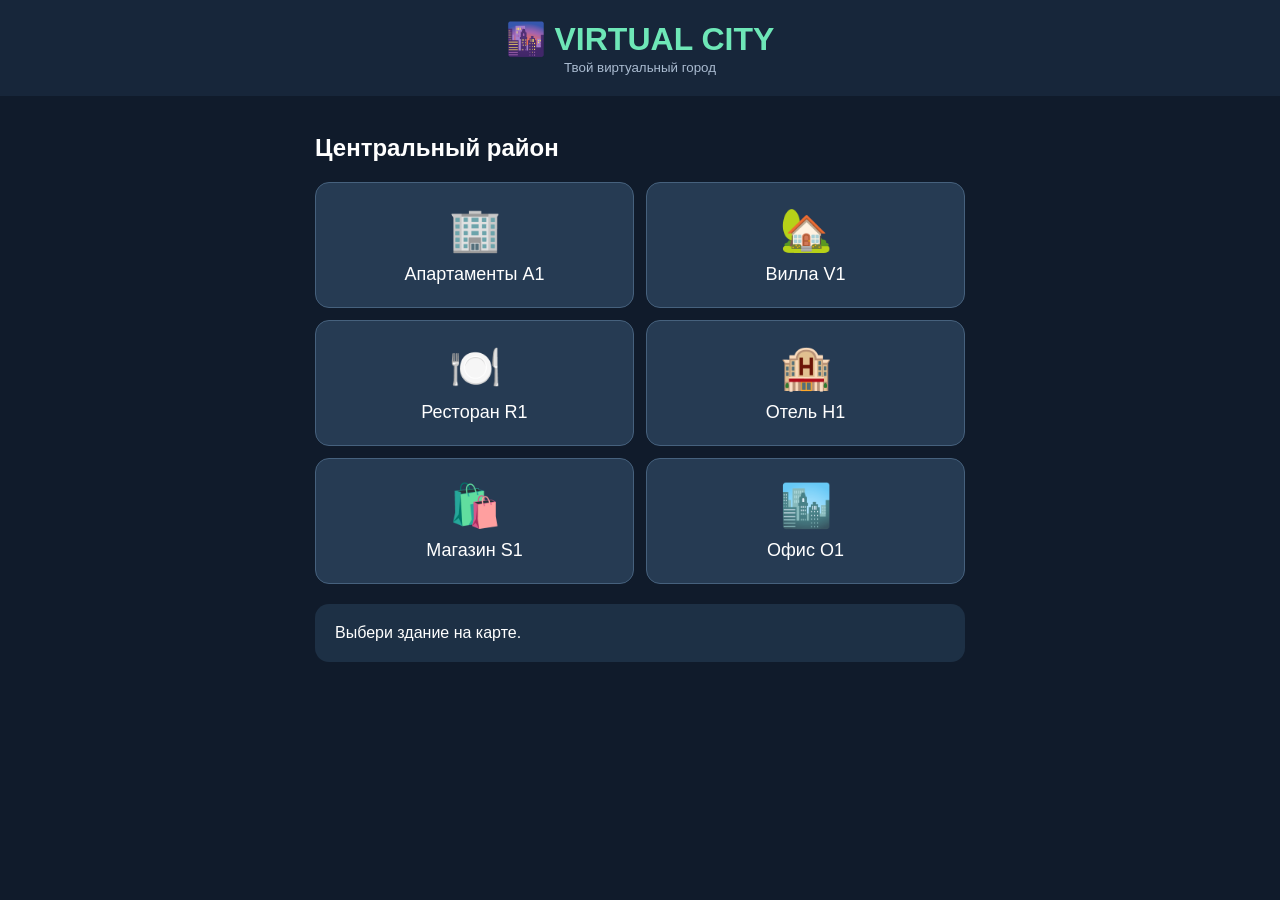
==== index.html @ 6c6736a5 "Create index.html" ====
<!DOCTYPE html>
<html lang="ru">
<head>
<meta charset="UTF-8">
<meta name="viewport" content="width=device-width,initial-scale=1">
<title>Virtual City</title>
<style>
body{margin:0;background:#101b2b;color:white;font-family:Arial,sans-serif}
header{padding:20px;background:#17263a;text-align:center}
h1{margin:0;color:#6ee7b7}
main{padding:18px;max-width:650px;margin:auto}
.city{display:grid;grid-template-columns:repeat(2,1fr);gap:12px}
.building{background:#263b53;border:1px solid #46617d;border-radius:14px;padding:22px 8px;text-align:center;cursor:pointer;font-size:18px}
.building span{display:block;font-size:42px;margin-bottom:10px}
.panel{margin-top:20px;padding:20px;background:#1d3045;border-radius:14px}
button{padding:12px 18px;border:0;border-radius:9px;background:#6ee7b7;color:#102019;font-weight:bold}
small{color:#aabbd0}
</style>
</head>
<body>
<header><h1>🌆 VIRTUAL CITY</h1><small>Твой виртуальный город</small></header>
<main>
<h2>Центральный район</h2>
<div class="city" id="city"></div>
<div class="panel" id="details">Выбери здание на карте.</div>
</main>
<script>
const buildings=[
{name:"Апартаменты A1",icon:"🏢",price:1200},
{name:"Вилла V1",icon:"🏡",price:5000},
{name:"Ресторан R1",icon:"🍽️",price:3500},
{name:"Отель H1",icon:"🏨",price:9000},
{name:"Магазин S1",icon:"🛍️",price:2400},
{name:"Офис O1",icon:"🏙️",price:4200}
];
const city=document.getElementById("city");
const details=document.getElementById("details");
buildings.forEach((b,i)=>{
const tile=document.createElement("div");
tile.className="building";
tile.innerHTML="<span>"+b.icon+"</span>"+b.name;
tile.onclick=()=>show(i);
city.appendChild(tile);
});
function show(i){
const b=buildings[i];
details.innerHTML="<h2>"+b.icon+" "+b.name+"</h2><p>Цена: "+b.price+" тестовых купонов</p><p>Владелец: город</p><button id='buy'>Тестовая покупка</button><p><small>Демо: реальные деньги не используются.</small></p>";
document.getElementById("buy").onclick=()=>alert("Покупка пока демонстрационная.");
}
</script>
</body>
</html>
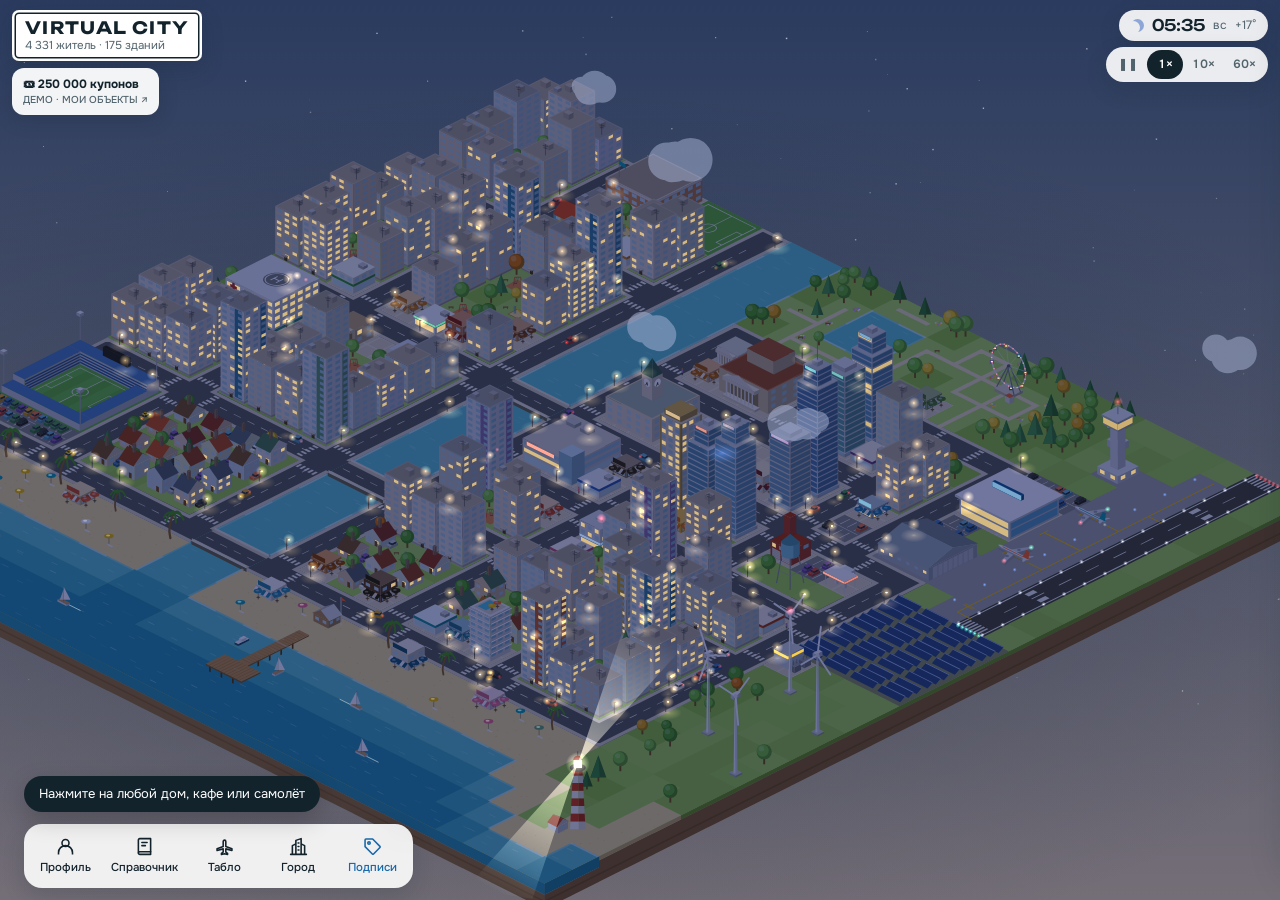
==== commit 7a88e503: "Add files via upload" ====
--- a/index.html
+++ b/index.html
@@ -1,52 +1,3673 @@
 <!DOCTYPE html>
 <html lang="ru">
 <head>
-<meta charset="UTF-8">
-<meta name="viewport" content="width=device-width,initial-scale=1">
-<title>Virtual City</title>
+<meta charset="utf-8">
+<meta name="theme-color" content="#cfe8f0">
+<meta name="viewport" content="width=device-width, initial-scale=1, viewport-fit=cover">
+<title>Virtual City — интерактивный город</title>
+<link rel="preconnect" href="https://fonts.googleapis.com">
+<link rel="preconnect" href="https://fonts.gstatic.com" crossorigin>
+<link href="https://fonts.googleapis.com/css2?family=JetBrains+Mono:wght@500;700&family=Onest:wght@400;500;600;700&family=Unbounded:wght@500;600;700&display=swap" rel="stylesheet">
 <style>
-body{margin:0;background:#101b2b;color:white;font-family:Arial,sans-serif}
-header{padding:20px;background:#17263a;text-align:center}
-h1{margin:0;color:#6ee7b7}
-main{padding:18px;max-width:650px;margin:auto}
-.city{display:grid;grid-template-columns:repeat(2,1fr);gap:12px}
-.building{background:#263b53;border:1px solid #46617d;border-radius:14px;padding:22px 8px;text-align:center;cursor:pointer;font-size:18px}
-.building span{display:block;font-size:42px;margin-bottom:10px}
-.panel{margin-top:20px;padding:20px;background:#1d3045;border-radius:14px}
-button{padding:12px 18px;border:0;border-radius:9px;background:#6ee7b7;color:#102019;font-weight:bold}
-small{color:#aabbd0}
+:root {
+  /* Layout: the city fills the screen as a floating diorama; the HUD floats on the top and bottom edges;
+     one info sheet slides up on phones and docks to the right on wide screens. Signage language:
+     a white city-limit sign for the name, blue house-number plates for addresses. */
+  --ink: #13232c;
+  --ink-2: #51636c;
+  --paper: #f5f7f6;
+  --azure: #1769aa;
+  --sea: #14a3b8;
+  --coral: #ff6b4a;
+  --line: rgba(19, 35, 44, 0.12);
+  --wash: rgba(19, 35, 44, 0.06);
+  --good: #0ca30c;
+  --good-ink: #0a7a0a;
+  --warn: #fab219;
+  --crit: #d03b3b;
+  --board: #0d1418;
+  --board-ink: #ffc53d;
+  --f-display: "Unbounded", "Arial Black", system-ui, sans-serif;
+  --f-body: "Onest", system-ui, -apple-system, "Segoe UI", Roboto, sans-serif;
+  --f-mono: "JetBrains Mono", ui-monospace, Menlo, Consolas, monospace;
+  color-scheme: light;
+}
+* { box-sizing: border-box; }
+html, body { height: 100%; margin: 0; }
+body {
+  background: #cfe8f0; color: var(--ink); font-family: var(--f-body); font-size: 14px; line-height: 1.4;
+  -webkit-font-smoothing: antialiased; overflow: hidden; overscroll-behavior: none; -webkit-tap-highlight-color: transparent;
+}
+#city { position: fixed; inset: 0; width: 100%; height: 100%; display: block; touch-action: none; cursor: grab; }
+#city:active { cursor: grabbing; }
+button { font: inherit; color: inherit; }
+button:focus-visible, input:focus-visible { outline: 2px solid var(--coral); outline-offset: 2px; }
+.glass { background: rgba(255, 255, 255, 0.9); -webkit-backdrop-filter: blur(10px); backdrop-filter: blur(10px); box-shadow: 0 8px 22px rgba(19, 35, 44, 0.16); }
+
+/* HUD */
+.hud-top {
+  position: fixed; top: 0; left: 0; right: 0; z-index: 5; display: flex; justify-content: space-between; align-items: flex-start; gap: 8px;
+  padding: max(10px, env(safe-area-inset-top)) max(12px, env(safe-area-inset-right)) 0 max(12px, env(safe-area-inset-left)); pointer-events: none;
+}
+.hud-top > * { pointer-events: auto; }
+.citysign {
+  display: flex; flex-direction: column; align-items: flex-start; gap: 4px; padding: 9px 13px 8px; border: 0; border-radius: 7px; background: #fff; cursor: pointer; text-align: left;
+  box-shadow: inset 0 0 0 2.5px #fff, inset 0 0 0 4px var(--ink), 0 8px 22px rgba(19, 35, 44, 0.18);
+}
+.cs-name { font-family: var(--f-display); font-weight: 700; font-size: 17px; letter-spacing: 0.08em; line-height: 1; }
+.cs-sub { font-size: 11.5px; color: var(--ink-2); line-height: 1.1; }
+.clockbox { display: flex; flex-direction: column; align-items: flex-end; gap: 6px; }
+.clock { display: flex; align-items: center; gap: 8px; padding: 7px 12px; border-radius: 999px; }
+.ck-time { font-family: var(--f-display); font-weight: 500; font-size: 16px; font-variant-numeric: tabular-nums; line-height: 1; }
+.ck-day, .ck-temp { font-size: 12px; color: var(--ink-2); }
+.ck-ico { width: 13px; height: 13px; border-radius: 50%; flex: none; background: #f7b733; box-shadow: 0 0 0 3px rgba(247, 183, 51, 0.25); }
+.ck-ico.moon { background: transparent; box-shadow: inset -4px 2px 0 0 #8ea6d6; }
+.speed { display: flex; padding: 3px; border-radius: 999px; }
+.speed button { border: 0; background: transparent; font-weight: 600; font-size: 12px; color: var(--ink-2); padding: 6px 9px; min-width: 36px; border-radius: 999px; cursor: pointer; font-variant-numeric: tabular-nums; }
+.speed button[aria-pressed="true"] { background: var(--ink); color: #fff; }
+.dock { position: fixed; z-index: 5; left: 50%; transform: translateX(-50%); bottom: max(12px, env(safe-area-inset-bottom)); display: flex; gap: 2px; padding: 5px; border-radius: 18px; }
+.dock button { display: flex; flex-direction: column; align-items: center; gap: 3px; min-width: 72px; padding: 7px 8px; border: 0; border-radius: 13px; background: transparent; font-size: 11.5px; font-weight: 500; cursor: pointer; }
+.dock button:hover { background: var(--wash); }
+.dock svg { width: 21px; height: 21px; }
+#btnLabels[aria-pressed="true"] { color: var(--azure); }
+#btnLabels[aria-pressed="false"] { color: var(--ink-2); }
+.toast {
+  position: fixed; z-index: 6; left: 50%; transform: translateX(-50%); bottom: calc(max(12px, env(safe-area-inset-bottom)) + 76px);
+  padding: 9px 15px; border-radius: 999px; background: var(--ink); color: #fff; font-size: 13px; white-space: nowrap; box-shadow: 0 8px 24px rgba(0, 0, 0, 0.2); transition: opacity 0.4s;
+}
+.toast.hide { opacity: 0; pointer-events: none; }
+
+/* sheet */
+.sheet {
+  position: fixed; z-index: 10; left: 0; right: 0; bottom: 0; max-height: min(74%, 680px); display: flex; flex-direction: column;
+  background: var(--paper); border-radius: 20px 20px 0 0; box-shadow: 0 -10px 40px rgba(19, 35, 44, 0.25);
+  transform: translateY(105%); transition: transform 0.32s cubic-bezier(0.2, 0.8, 0.2, 1); padding-bottom: env(safe-area-inset-bottom);
+}
+.sheet.open { transform: none; }
+.sheet-head { position: relative; flex: none; display: flex; align-items: center; padding: 10px 12px 2px; min-height: 48px; touch-action: none; }
+.sh-grip { position: absolute; left: 50%; top: 8px; width: 40px; height: 4px; margin-left: -20px; border-radius: 2px; background: rgba(19, 35, 44, 0.18); }
+.sh-btn { width: 36px; height: 36px; border: 0; border-radius: 50%; background: var(--wash); font-size: 18px; line-height: 1; cursor: pointer; }
+#shClose { margin-left: auto; font-size: 15px; }
+.sheet-body { flex: 1 1 auto; overflow-y: auto; -webkit-overflow-scrolling: touch; overscroll-behavior: contain; padding: 2px 16px 22px; }
+@media (min-width: 860px) {
+  .sheet { left: auto; right: 16px; top: 16px; bottom: 16px; width: 400px; max-height: none; border-radius: 20px; transform: translateX(calc(100% + 28px)); }
+  .sheet.open { transform: none; }
+  .sh-grip { display: none; }
+  .dock { left: 24px; transform: none; }
+  body.sheet-open .hud-top { padding-right: 432px; }
+  .toast { left: 24px; transform: none; }
+}
+@media (prefers-reduced-motion: reduce) { .sheet, .toast { transition: none; } }
+
+/* card */
+.hero { display: grid; grid-template-columns: 96px 1fr; gap: 14px; align-items: center; margin: 0 0 14px; }
+.hero-t { min-width: 0; }
+.hero-t.solo { margin: 0 0 12px; }
+.portrait { width: 96px; height: 96px; border-radius: 16px; background: linear-gradient(#e7f4f7, #d4e8ee); }
+.avatar, .badge { width: 96px; height: 96px; border-radius: 16px; display: grid; place-items: center; font-size: 46px; background: linear-gradient(#e7f4f7, #d4e8ee); }
+.badge { background: color-mix(in srgb, var(--tint, var(--sea)) 18%, #fff); color: var(--tint, var(--sea)); font-size: 44px; }
+.kind { margin: 0 0 4px; font-size: 12.5px; color: var(--ink-2); }
+.title { margin: 0 0 8px; font-family: var(--f-display); font-weight: 600; font-size: 18px; line-height: 1.2; text-wrap: balance; overflow-wrap: anywhere; }
+.route { margin: 0; font-weight: 600; }
+.plate {
+  display: inline-flex; align-items: stretch; max-width: 100%; border-radius: 7px; overflow: hidden; background: var(--azure); color: #fff; font-family: var(--f-display);
+  box-shadow: inset 0 0 0 2px var(--azure), inset 0 0 0 3.5px #fff;
+}
+.plate-st { display: flex; align-items: center; padding: 6px 9px 6px 11px; font-size: 10.5px; font-weight: 500; letter-spacing: 0.05em; text-transform: uppercase; line-height: 1.15; }
+.plate-n { display: flex; align-items: center; padding: 4px 11px 4px 9px; border-left: 1.5px solid rgba(255, 255, 255, 0.9); font-size: 19px; font-weight: 700; white-space: nowrap; }
+.chips { display: flex; flex-wrap: wrap; gap: 6px; margin: 0 0 12px; }
+.chips:empty { display: none; }
+.chip { display: inline-flex; align-items: center; gap: 6px; padding: 5px 10px; border-radius: 999px; background: var(--wash); font-size: 12.5px; font-weight: 500; }
+.dot { width: 7px; height: 7px; border-radius: 50%; background: var(--ink-2); display: inline-block; }
+.dot.ok { background: var(--good); }
+.dot.off { background: var(--crit); }
+.facts { display: grid; grid-template-columns: 1fr 1fr; gap: 1px; margin: 0 0 14px; border-radius: 12px; overflow: hidden; background: var(--line); }
+.facts > div { background: #fff; padding: 9px 11px; min-width: 0; }
+.facts.one { grid-template-columns: 1fr; }
+.facts dt { margin: 0 0 2px; font-size: 11.5px; color: var(--ink-2); }
+.facts dd { margin: 0; font-size: 14px; font-weight: 600; overflow-wrap: anywhere; }
+.sec { margin: 16px 0 0; }
+.sec h3, .dir-h { margin: 0 0 8px; font-family: var(--f-display); font-weight: 500; font-size: 11.5px; letter-spacing: 0.08em; text-transform: uppercase; color: var(--ink-2); }
+.dir-h { margin-top: 18px; }
+.desc { margin: 0 0 12px; font-size: 14px; line-height: 1.5; max-width: 65ch; }
+.note { margin: 12px 0 0; font-size: 12.5px; color: var(--ink-2); line-height: 1.45; }
+.pet { margin: 10px 0 0; font-size: 13.5px; }
+.lnk { border: 0; padding: 0; background: none; color: var(--azure); font-weight: 600; text-align: left; cursor: pointer; text-decoration: underline; text-underline-offset: 2px; }
+.menu { list-style: none; margin: 0; padding: 0; }
+.menu li { display: flex; align-items: baseline; gap: 10px; padding: 8px 0; border-bottom: 1px solid var(--line); font-size: 14px; }
+.menu li span:first-child { flex: 1; }
+.menu li.past { color: var(--ink-2); }
+.menu .tm { font-variant-numeric: tabular-nums; margin-right: 6px; }
+.price { font-weight: 600; font-variant-numeric: tabular-nums; white-space: nowrap; }
+.prow, .drow { display: flex; align-items: center; gap: 10px; width: 100%; padding: 8px 2px; border: 0; border-bottom: 1px solid var(--line); background: transparent; text-align: left; cursor: pointer; }
+.prow:hover, .drow:hover { background: var(--wash); }
+.prow .av { width: 30px; flex: none; font-size: 22px; text-align: center; }
+.prow .pn, .drow .tx { flex: 1; min-width: 0; display: flex; flex-direction: column; }
+.prow b, .drow b { font-weight: 600; font-size: 14px; }
+.prow small, .drow small { font-size: 12px; color: var(--ink-2); }
+.chev { color: var(--ink-2); font-size: 20px; }
+.drow .ic { width: 36px; height: 36px; flex: none; display: grid; place-items: center; border-radius: 10px; background: var(--wash); font-size: 18px; }
+.st { font-size: 11.5px; color: var(--ink-2); white-space: nowrap; }
+.st.ok { color: var(--good-ink); }
+.st.warn { color: #9a6700; font-weight: 600; }
+.more { display: block; width: 100%; margin: 10px 0 0; padding: 10px; border: 1px solid var(--line); border-radius: 10px; background: #fff; font-weight: 600; color: var(--azure); cursor: pointer; }
+.vacs { margin: 10px 0 0; font-size: 13px; color: var(--ink-2); }
+.co { padding: 10px 0 4px; border-top: 1px solid var(--line); }
+.co-h { display: flex; justify-content: space-between; gap: 8px; align-items: baseline; }
+.co-h span { font-size: 12px; color: var(--ink-2); white-space: nowrap; }
+.co-t { margin: 2px 0 2px; font-size: 12.5px; color: var(--ink-2); }
+
+/* apartments */
+.legend { display: flex; flex-wrap: wrap; gap: 12px; margin: 0 0 8px; font-size: 12px; color: var(--ink-2); }
+.legend span { display: inline-flex; align-items: center; gap: 5px; }
+.lg { width: 12px; height: 12px; border-radius: 3px; display: inline-block; background: #dcebf1; }
+.lg.sale { background: #fff; box-shadow: inset 0 0 0 2px var(--warn); }
+.lg.rent { background: #fff; box-shadow: inset 0 0 0 2px var(--good); }
+.aptgrid { display: grid; grid-template-columns: 24px repeat(var(--cols), minmax(0, 1fr)); gap: 3px; }
+.aptgrid .fl { display: flex; align-items: center; justify-content: flex-end; padding-right: 4px; font-size: 10.5px; color: var(--ink-2); font-variant-numeric: tabular-nums; }
+.apt { height: 27px; border: 0; border-radius: 6px; background: #dcebf1; font-size: 11px; font-weight: 600; font-variant-numeric: tabular-nums; cursor: pointer; }
+.apt.sale { background: #fff; box-shadow: inset 0 0 0 2px var(--warn); }
+.apt.rent { background: #fff; box-shadow: inset 0 0 0 2px var(--good); }
+.apt.on { background: var(--azure); color: #fff; box-shadow: none; }
+.aptd { padding: 12px; border-radius: 12px; background: #fff; box-shadow: 0 0 0 1px var(--line); scroll-margin: 16px; }
+.aptd-h { display: flex; flex-wrap: wrap; justify-content: space-between; gap: 6px; align-items: baseline; margin: 0 0 4px; }
+.aptd-h span { font-size: 12.5px; color: var(--ink-2); }
+.vac { margin: 6px 0 0; font-size: 14px; }
+
+/* overview */
+.city-hero { display: flex; flex-direction: column; gap: 10px; margin: 0 0 14px; }
+.citysign.big { align-self: flex-start; cursor: default; padding: 12px 18px 11px; }
+.citysign.big .cs-name { font-size: 26px; }
+.tiles { display: grid; grid-template-columns: 1fr 1fr; gap: 8px; }
+.tile { padding: 10px 12px; border-radius: 12px; background: #fff; box-shadow: 0 0 0 1px var(--line); min-width: 0; }
+.tile .lbl { font-size: 12px; color: var(--ink-2); }
+.tile .val { margin: 2px 0; font-size: 22px; font-weight: 650; line-height: 1.15; }
+.tile .sub { font-size: 11.5px; color: var(--ink-2); }
+.meter { height: 8px; margin: 8px 0 0; border-radius: 4px; overflow: hidden; background: #d3edf2; }
+.meter i { display: block; height: 100%; border-radius: 4px; background: var(--sea); }
+.meter.warn { background: #fdecc4; }
+.meter.warn i { background: var(--warn); }
+.enr { padding: 12px; border-radius: 12px; background: #fff; box-shadow: 0 0 0 1px var(--line); }
+.enr-row { display: flex; justify-content: space-between; gap: 8px; padding: 2px 0; }
+.enr-row b { font-variant-numeric: tabular-nums; }
+.enr-note { margin: 8px 0 0; font-size: 12.5px; color: var(--ink-2); }
+.enr-src { display: flex; flex-wrap: wrap; gap: 14px; margin: 8px 0 0; font-size: 12.5px; }
+.enr-src span { display: inline-flex; align-items: center; gap: 6px; }
+.sw { width: 10px; height: 10px; border-radius: 3px; display: inline-block; }
+.sw.sun { background: #f2b705; }
+.sw.wind { background: var(--sea); }
+
+/* directory */
+.search-l { display: block; margin: 0 0 6px; font-size: 12px; color: var(--ink-2); }
+.search { width: 100%; margin: 0 0 10px; padding: 11px 14px; border: 1px solid var(--line); border-radius: 12px; background: #fff; font: 15px var(--f-body); color: var(--ink); }
+.cats { display: flex; gap: 6px; overflow-x: auto; margin: 0 -16px 8px; padding: 0 16px 6px; scrollbar-width: none; }
+.cats::-webkit-scrollbar { display: none; }
+.cats button { flex: none; padding: 7px 12px; border: 0; border-radius: 999px; background: var(--wash); font-size: 13px; font-weight: 500; white-space: nowrap; cursor: pointer; }
+.cats button[aria-pressed="true"] { background: var(--ink); color: #fff; }
+.empty { margin: 16px 0; color: var(--ink-2); }
+
+/* flight board */
+.board { padding: 10px; border-radius: 14px; background: var(--board); color: var(--board-ink); font-family: var(--f-mono); }
+.board.mini .brow:first-child { border-top: 0; }
+.btabs { display: flex; gap: 6px; margin: 0 0 8px; }
+.btabs button { flex: 1; padding: 8px; border: 0; border-radius: 9px; background: rgba(255, 255, 255, 0.08); color: #cfd8dc; font: 600 13px var(--f-body); cursor: pointer; }
+.btabs button[aria-selected="true"] { background: var(--board-ink); color: var(--board); }
+.board-now { margin: 0 2px 6px; font: 12px var(--f-body); color: #8fa0a8; }
+.board-now b { color: var(--board-ink); font-family: var(--f-mono); }
+.brow { display: grid; grid-template-columns: 44px 58px minmax(0, 1fr) auto; gap: 8px; align-items: center; padding: 8px 2px; border-top: 1px solid rgba(255, 255, 255, 0.08); font-size: 12.5px; font-variant-numeric: tabular-nums; }
+.brow.head { padding-top: 2px; border-top: 0; color: #7f8c92; font: 600 10.5px var(--f-body); letter-spacing: 0.06em; text-transform: uppercase; }
+.brow .city { color: #fff; font: 500 13.5px var(--f-body); overflow-wrap: anywhere; }
+.bst { padding: 3px 7px; border-radius: 5px; background: rgba(255, 255, 255, 0.08); font-size: 11px; white-space: nowrap; }
+.bst.go { background: var(--good); color: #fff; }
+.bst.reg { background: var(--warn); color: #0b0b0b; }
+.bst.bad { background: var(--crit); color: #fff; }
+.bst.closed { color: #ffd98a; }
+.bst.done { color: #7f8c92; background: transparent; }
+@media (max-width: 380px) { .dock button { min-width: 62px; } .speed button { min-width: 32px; padding: 6px 7px; } .citysign .cs-sub { display: none; } }
+
+
+/* Virtual City interactive ownership layer */
+.vc-hud { position:fixed; z-index:6; top: max(68px, env(safe-area-inset-top) + 56px); left:12px; padding:8px 11px; border:0; border-radius:12px; background:rgba(255,255,255,.94); box-shadow:0 5px 19px #13232c33; color:#13232c; font-weight:700; font-size:12px; cursor:pointer; text-align:left; }
+.vc-hud span {display:block; font-size:10px; font-weight:500; color:#51636c}
+.vc-buy {display:block; width:100%; padding:12px 14px; background:#1769aa; color:white; border:0; border-radius:10px; font-weight:700; cursor:pointer; margin:10px 0}
+.vc-buy[disabled] {background:#d9e1e4; color:#62717b; cursor:default}
+.vc-estate {background:#fff; border:1px solid rgba(19,35,44,.12); padding:12px; border-radius:12px; margin:14px 0}
+.vc-estate h3 {font-size:12px; margin:0 0 8px; letter-spacing:.08em; text-transform:uppercase}
+.vc-stat {display:flex; justify-content:space-between; align-items:center; gap:10px; padding:8px 0; border-bottom:1px solid #e9eeee}
+.vc-stat:last-child {border-bottom:0}
+.vc-tag {font-size:11px; color:#51636c}
+.vc-notice {font-size:11px; color:#51636c; margin:10px 0 0; line-height:1.5}
+.vc-list-btn {width:100%; background:#fff; border:1px solid #e0e7e9; border-radius:9px; padding:10px; text-align:left; margin:4px 0; cursor:pointer}
+@media(max-width:480px){.vc-hud{top:max(78px, env(safe-area-inset-top) + 66px); left:10px;}}
 </style>
 </head>
 <body>
-<header><h1>🌆 VIRTUAL CITY</h1><small>Твой виртуальный город</small></header>
-<main>
-<h2>Центральный район</h2>
-<div class="city" id="city"></div>
-<div class="panel" id="details">Выбери здание на карте.</div>
-</main>
+<canvas id="city" aria-label="Карта города Virtual City. Нажмите на здание, машину или самолёт, чтобы открыть карточку."></canvas>
+<header class="hud-top">
+  <button class="citysign" id="citySign" type="button" aria-label="Обзор города Virtual City"><span class="cs-name">VIRTUAL CITY</span><span class="cs-sub" id="citySub"></span></button>
+  <div class="clockbox">
+    <div class="clock glass"><span class="ck-ico sun" id="ckIco" aria-hidden="true"></span><span class="ck-time" id="ckTime">12:00</span><span class="ck-day" id="ckDay"></span><span class="ck-temp" id="ckTemp"></span></div>
+    <div class="speed glass" role="group" aria-label="Скорость времени">
+      <button type="button" data-speed="0" aria-label="Пауза" aria-pressed="false">❚❚</button>
+      <button type="button" data-speed="1" aria-label="Минута за секунду" aria-pressed="true">1×</button>
+      <button type="button" data-speed="2" aria-label="Десять минут за секунду" aria-pressed="false">10×</button>
+      <button type="button" data-speed="3" aria-label="Час за секунду" aria-pressed="false">60×</button>
+    </div>
+  </div>
+</header>
+<button type="button" id="vcWallet" class="vc-hud" aria-label="Открыть профиль игрока">🎟 <b id="vcBalance">250 000</b> купонов<span>ДЕМО · МОИ ОБЪЕКТЫ ↗</span></button>
+<div class="toast" id="toast" role="status">Нажмите на любой дом, кафе или самолёт</div>
+<nav class="dock glass" aria-label="Разделы">
+  <button type="button" data-open="player"><svg viewBox="0 0 24 24" fill="none" stroke="currentColor" stroke-width="1.8" aria-hidden="true"><circle cx="12" cy="8" r="4"/><path d="M4 21v-2a8 8 0 0 1 16 0v2"/></svg><span>Профиль</span></button>
+  <button type="button" data-open="dir"><svg viewBox="0 0 24 24" fill="none" stroke="currentColor" stroke-width="1.8" stroke-linecap="round" stroke-linejoin="round" aria-hidden="true"><path d="M5 4.5A1.5 1.5 0 0 1 6.5 3H19v15H6.5A1.5 1.5 0 0 0 5 19.5z"/><path d="M5 19.5A1.5 1.5 0 0 0 6.5 21H19v-3"/><path d="M9 7.5h6M9 11h4"/></svg><span>Справочник</span></button>
+  <button type="button" data-open="board"><svg viewBox="0 0 24 24" fill="none" stroke="currentColor" stroke-width="1.8" stroke-linecap="round" stroke-linejoin="round" aria-hidden="true"><path d="M3.5 14.5l7-2.5V6.2a1.5 1.5 0 0 1 3 0V12l7 2.5v2l-7-1.8v3.6l2 1.5v1.4L12 20.4 8.5 21.2v-1.4l2-1.5v-3.6l-7 1.8z"/></svg><span>Табло</span></button>
+  <button type="button" data-open="city"><svg viewBox="0 0 24 24" fill="none" stroke="currentColor" stroke-width="1.8" stroke-linecap="round" stroke-linejoin="round" aria-hidden="true"><path d="M3 21h18M5 21V11l4-2v12M9 21V5l6-2v18M15 21V9l4 2v10"/><path d="M11.5 8h1M11.5 12h1M11.5 16h1"/></svg><span>Город</span></button>
+  <button type="button" id="btnLabels" aria-pressed="true"><svg viewBox="0 0 24 24" fill="none" stroke="currentColor" stroke-width="1.8" stroke-linecap="round" stroke-linejoin="round" aria-hidden="true"><path d="M3.5 12.2V4.5a1 1 0 0 1 1-1h7.7l8.3 8.3a1 1 0 0 1 0 1.4l-7.3 7.3a1 1 0 0 1-1.4 0z"/><circle cx="8" cy="8" r="1.4"/></svg><span>Подписи</span></button>
+</nav>
+<section class="sheet" id="sheet" aria-hidden="true" aria-label="Карточка места">
+  <div class="sheet-head" id="sheetHead"><button type="button" class="sh-btn" id="shBack" aria-label="Назад" hidden>‹</button><span class="sh-grip" aria-hidden="true"></span><button type="button" class="sh-btn" id="shClose" aria-label="Закрыть">✕</button></div>
+  <div class="sheet-body" id="shBody"></div>
+</section>
 <script>
-const buildings=[
-{name:"Апартаменты A1",icon:"🏢",price:1200},
-{name:"Вилла V1",icon:"🏡",price:5000},
-{name:"Ресторан R1",icon:"🍽️",price:3500},
-{name:"Отель H1",icon:"🏨",price:9000},
-{name:"Магазин S1",icon:"🛍️",price:2400},
-{name:"Офис O1",icon:"🏙️",price:4200}
+'use strict';
+/* core.js — constants, maths, colour and text helpers */
+const W = 28, H = 28;               // map size in tiles
+const HW = 32, HH = 16;             // half tile width / height in iso px
+const FH = 7;                       // px per floor
+const ZT = 38;                      // px of height per tile (for round things)
+const DX = [1, 0, -1, 0], DY = [0, 1, 0, -1], OPP = [2, 3, 0, 1];
+const TAU = Math.PI * 2;
+const clamp = (v, a, b) => (v < a ? a : v > b ? b : v);
+const lerp = (a, b, t) => a + (b - a) * t;
+const smooth = t => { t = clamp(t, 0, 1); return t * t * (3 - 2 * t); };
+const idx = (x, y) => y * W + x;
+const inMap = (x, y) => x >= 0 && y >= 0 && x < W && y < H;
+const ix = (x, y) => (x - y) * HW;
+const iy = (x, y, z) => (x + y) * HH - (z || 0);
+const hhmm = s => (s == null ? null : (+s.slice(0, 2)) * 60 + (+s.slice(3, 5)));
+
+function mulberry32(a) {
+  return function () {
+    a |= 0; a = (a + 0x6D2B79F5) | 0;
+    let t = Math.imul(a ^ (a >>> 15), 1 | a);
+    t = (t + Math.imul(t ^ (t >>> 7), 61 | t)) ^ t;
+    return ((t ^ (t >>> 14)) >>> 0) / 4294967296;
+  };
+}
+function hashN(a, b, c, d) {
+  let h = Math.imul((a | 0) ^ 0x9e3779b9, 0x85ebca6b);
+  h = Math.imul(h ^ (h >>> 13) ^ (b | 0), 0xc2b2ae35);
+  h = Math.imul(h ^ (h >>> 16) ^ (c | 0), 0x27d4eb2f);
+  h = Math.imul(h ^ (h >>> 15) ^ (d | 0), 0x165667b1);
+  h ^= h >>> 15; h = Math.imul(h, 0x2c1b3c6d); h ^= h >>> 12; h = Math.imul(h, 0x297a2d39); h ^= h >>> 15;
+  return (h >>> 0) / 4294967296;
+}
+const pick = (r, arr) => arr[Math.floor(r() * arr.length) % arr.length];
+const ri = (r, a, b) => a + Math.floor(r() * (b - a + 1));
+function shuffle(r, arr) {
+  for (let i = arr.length - 1; i > 0; i--) { const j = Math.floor(r() * (i + 1)); const t = arr[i]; arr[i] = arr[j]; arr[j] = t; }
+  return arr;
+}
+function wpick(r, items, weights) {
+  let s = 0; for (const w of weights) s += w;
+  let q = r() * s;
+  for (let i = 0; i < items.length; i++) { q -= weights[i]; if (q <= 0) return items[i]; }
+  return items[items.length - 1];
+}
+function angDiff(a, b) { let d = (b - a) % TAU; if (d > Math.PI) d -= TAU; if (d < -Math.PI) d += TAU; return d; }
+function approachAngle(a, b, step) { const d = angDiff(a, b); return Math.abs(d) <= step ? b : a + Math.sign(d) * step; }
+
+/* text */
+function plural(n, f) {
+  n = Math.abs(n) % 100; const n1 = n % 10;
+  if (n > 10 && n < 20) return f[2];
+  if (n1 > 1 && n1 < 5) return f[1];
+  if (n1 === 1) return f[0];
+  return f[2];
+}
+const NF0 = new Intl.NumberFormat('ru-RU', { maximumFractionDigits: 0 });
+const NF1 = new Intl.NumberFormat('ru-RU', { minimumFractionDigits: 1, maximumFractionDigits: 1 });
+const fmt = n => NF0.format(Math.round(n));
+const fmt1 = n => NF1.format(n);
+function hm(m) { m = ((Math.floor(m) % 1440) + 1440) % 1440; return String(Math.floor(m / 60)).padStart(2, '0') + ':' + String(m % 60).padStart(2, '0'); }
+function esc(s) { return String(s).replace(/[&<>"]/g, c => ({ '&': '&amp;', '<': '&lt;', '>': '&gt;', '"': '&quot;' })[c]); }
+const ageStr = a => a + ' ' + plural(a, ['год', 'года', 'лет']);
+const gf = (t, g) => { const s = t.split('|'); return g === 'f' && s[1] ? s[1] : s[0]; };
+function surF(m) { if (/(ов|ев|ёв|ин|ын)$/.test(m)) return m + 'а'; if (/(ский|цкий)$/.test(m)) return m.slice(0, -2) + 'ая'; return m; }
+function surPl(m) { if (/(ов|ев|ёв|ин|ын)$/.test(m)) return m + 'ых'; if (/(ский|цкий)$/.test(m)) return m.slice(0, -2) + 'их'; return m; }
+const lc1 = s => s.charAt(0).toLowerCase() + s.slice(1);
+
+/* colour */
+const RGB = new Map();
+function rgb(hex) {
+  let c = RGB.get(hex);
+  if (!c) { const n = parseInt(hex.slice(1), 16); c = [(n >> 16) & 255, (n >> 8) & 255, n & 255]; RGB.set(hex, c); }
+  return c;
+}
+function hex3(r, g, b) { const f = v => clamp(Math.round(v), 0, 255); return '#' + ((1 << 24) | (f(r) << 16) | (f(g) << 8) | f(b)).toString(16).slice(1); }
+function mixHex(a, b, t) { const A = rgb(a), B = rgb(b); return hex3(A[0] + (B[0] - A[0]) * t, A[1] + (B[1] - A[1]) * t, A[2] + (B[2] - A[2]) * t); }
+const SHADE = '#24304a';
+const faceL = c => mixHex(c, SHADE, 0.14);
+const faceR = c => mixHex(c, SHADE, 0.3);
+const lighten = (c, t) => mixHex(c, '#ffffff', t);
+const darken = (c, t) => mixHex(c, SHADE, t);
+let AMB = [1, 1, 1], ambKey = '';
+const SHC = new Map();
+function setAmbient(r, g, b) {
+  const k = Math.round(r * 160) + ',' + Math.round(g * 160) + ',' + Math.round(b * 160);
+  if (k !== ambKey) { ambKey = k; AMB = [r, g, b]; SHC.clear(); }
+}
+function sh(hex) {
+  let s = SHC.get(hex);
+  if (s === undefined) {
+    const c = rgb(hex);
+    s = 'rgb(' + Math.min(255, c[0] * AMB[0] | 0) + ',' + Math.min(255, c[1] * AMB[1] | 0) + ',' + Math.min(255, c[2] * AMB[2] | 0) + ')';
+    SHC.set(hex, s);
+  }
+  return s;
+}
+
+/* geometry recording: every vertex written while REC is an array lands in it (for hulls) */
+let REC = null;
+function mv(p, x, y, z) { const X = (x - y) * HW, Y = (x + y) * HH - z; p.moveTo(X, Y); if (REC) REC.push(X, Y); }
+function ln(p, x, y, z) { const X = (x - y) * HW, Y = (x + y) * HH - z; p.lineTo(X, Y); if (REC) REC.push(X, Y); }
+function recPt(X, Y) { if (REC) REC.push(X, Y); }
+function recW(x, y, z) { recPt((x - y) * HW, (x + y) * HH - z); }
+function ell(p, X, Y, rx, ry) {
+  p.moveTo(X + rx, Y); p.ellipse(X, Y, rx, ry, 0, 0, TAU); p.closePath();
+  recPt(X - rx, Y - ry); recPt(X + rx, Y + ry); recPt(X - rx, Y + ry); recPt(X + rx, Y - ry);
+}
+function hull2(pts) {
+  pts = pts.slice().sort((a, b) => a[0] - b[0] || a[1] - b[1]);
+  if (pts.length < 3) return pts;
+  const cross = (o, a, b) => (a[0] - o[0]) * (b[1] - o[1]) - (a[1] - o[1]) * (b[0] - o[0]);
+  const lo = [], up = [];
+  for (const p of pts) { while (lo.length >= 2 && cross(lo[lo.length - 2], lo[lo.length - 1], p) <= 0) lo.pop(); lo.push(p); }
+  for (let i = pts.length - 1; i >= 0; i--) { const p = pts[i]; while (up.length >= 2 && cross(up[up.length - 2], up[up.length - 1], p) <= 0) up.pop(); up.push(p); }
+  up.pop(); lo.pop();
+  return lo.concat(up);
+}
+function inPoly(poly, x, y) {
+  let c = false;
+  for (let i = 0, j = poly.length - 1; i < poly.length; j = i++) {
+    const a = poly[i], b = poly[j];
+    if (((a[1] > y) !== (b[1] > y)) && (x < (b[0] - a[0]) * (y - a[1]) / (b[1] - a[1]) + a[0])) c = !c;
+  }
+  return c;
+}
+
+/* data.js — the plan of the city: map, streets, places, people's names, flights */
+// . grass  # road  = bridge  w water  y sand  p park  t trees  k courtyard  q square  v parking
+// f sports field  o solar panels  j pier water  R runway  x apron/taxiway
+// A apartment block  B new tower  h house  c cafe  r restaurant  s shop  T office  L landmark
+const MAP = [
+  'AAA#LLff#wwttpptpptttt....R.',
+  'AkA#LLff#wwtpwwpppLpttL..xR.',
+  'AkA#kkAA#wwppwwptppptt.LxxR.',
+  'AAA#LAsA#wwtpppppcptt...xxR.',
+  '#########ww###########vvxxR.',
+  'AAA#BAAB#ww#LLL#LTA#t#LLxxR.',
+  'AkA#AkkA#ww#cLL#rTs#A#LLxxR.',
+  'AtA#AtkA#ww#########A#v.xxR.',
+  'AkA#Aktc#ww#LLqqqLT#c#LLxxR.',
+  'AAs#csrA#ww#LLqqqrT#v#LLxxR.',
+  '#########==#############.xR.',
+  'tLL#LqLA#ww#LLc#LTT#LvL#oooo',
+  'tLL#AkkA#ww#LLs#rcA#.L.#oooo',
+  'AAA#AktA#ww#############oooo',
+  'AkA#AtkA#ww#BAc#LAB#Avs#oooo',
+  'AAA#BAAB#ww#AkA#skA#AAA#L...',
+  '#########==#############.L..',
+  'LLL#hhhh#ww#AAA#AAA#BBA#t..L',
+  'LLL#hhhh#ww#hkh#hth#AkA#t...',
+  'LLL#hhhh#ww#hhh#hhh#AtA#.L..',
+  'vvv#hhhh#ww#chr#scL#BAA#t..L',
+  '#########==#############....',
+  'yyyyycyyywwycyLyyryycyyy....',
+  'yyyyyyyyywwyyyyyyyyyyyyy.t.y',
+  'wwwwwwwwwwwwwwjwwwwwwwwyy..y',
+  'wwwwwwwwwwwwwwjwwwwwwwwwy.Ly',
+  'wwwwwwwwwwwwwwjwwwwwwwwwwyyw',
+  'wwwwwwwwwwwwwwwwwwwwwwwwwwww',
 ];
-const city=document.getElementById("city");
-const details=document.getElementById("details");
-buildings.forEach((b,i)=>{
-const tile=document.createElement("div");
-tile.className="building";
-tile.innerHTML="<span>"+b.icon+"</span>"+b.name;
-tile.onclick=()=>show(i);
-city.appendChild(tile);
-});
-function show(i){
-const b=buildings[i];
-details.innerHTML="<h2>"+b.icon+" "+b.name+"</h2><p>Цена: "+b.price+" тестовых купонов</p><p>Владелец: город</p><button id='buy'>Тестовая покупка</button><p><small>Демо: реальные деньги не используются.</small></p>";
-document.getElementById("buy").onclick=()=>alert("Покупка пока демонстрационная.");
-}
+
+const STREETS = [
+  { n: 'ул. Сиреневая', ax: 'v', c: 3, a: 0, b: 21 },
+  { n: 'ул. Речная', ax: 'v', c: 8, a: 0, b: 21 },
+  { n: 'ул. Школьная', ax: 'h', c: 4, a: 0, b: 8 },
+  { n: 'Центральный проспект', ax: 'h', c: 10, a: 0, b: 23 },
+  { n: 'ул. Вишнёвая', ax: 'h', c: 16, a: 0, b: 23 },
+  { n: 'Приморская набережная', ax: 'h', c: 21, a: 0, b: 23 },
+  { n: 'ул. Береговая', ax: 'v', c: 11, a: 4, b: 21 },
+  { n: 'ул. Парковая', ax: 'h', c: 4, a: 11, b: 21 },
+  { n: 'ул. Театральная', ax: 'v', c: 15, a: 4, b: 7 },
+  { n: 'ул. Театральная', ax: 'v', c: 15, a: 10, b: 21 },
+  { n: 'ул. Морская', ax: 'v', c: 19, a: 4, b: 21 },
+  { n: 'ул. Солнечная', ax: 'h', c: 7, a: 11, b: 19 },
+  { n: 'ул. Торговая', ax: 'h', c: 13, a: 11, b: 23 },
+  { n: 'Аэропортовая ул.', ax: 'v', c: 21, a: 4, b: 10 },
+  { n: 'ул. Энергетиков', ax: 'v', c: 23, a: 10, b: 21 },
+];
+
+const LANDMARKS = [
+  { k: 'school', x: 4, y: 0, s: 2 }, { k: 'kinder', x: 4, y: 3 }, { k: 'ferris', x: 18, y: 1 },
+  { k: 'radar', x: 22, y: 1 }, { k: 'tower', x: 23, y: 2 }, { k: 'museum', x: 12, y: 5 },
+  { k: 'theatre', x: 13, y: 5, s: 2 }, { k: 'cinema', x: 16, y: 5 }, { k: 'terminal', x: 22, y: 5, s: 2 },
+  { k: 'cityhall', x: 12, y: 8, s: 2 }, { k: 'bank', x: 17, y: 8 }, { k: 'hangar', x: 22, y: 8, s: 2 },
+  { k: 'hospital', x: 1, y: 11, s: 2 }, { k: 'library', x: 4, y: 11 }, { k: 'post', x: 6, y: 11 },
+  { k: 'mall', x: 12, y: 11, s: 2 }, { k: 'grandhotel', x: 16, y: 11 }, { k: 'fire', x: 20, y: 11 },
+  { k: 'gas', x: 22, y: 11 }, { k: 'watertower', x: 21, y: 12 }, { k: 'police', x: 16, y: 14 },
+  { k: 'energy', x: 24, y: 15 }, { k: 'turbine', x: 25, y: 16 }, { k: 'turbine', x: 27, y: 17 },
+  { k: 'turbine', x: 25, y: 19 }, { k: 'turbine', x: 27, y: 20 }, { k: 'stadium', x: 0, y: 17, s: 3 },
+  { k: 'hotel', x: 18, y: 20 }, { k: 'yacht', x: 14, y: 22 }, { k: 'lighthouse', x: 26, y: 25 },
+];
+
+const PAL = {
+  aptWalls: ['#efe9df', '#e8dccb', '#dfe5e6', '#f0e2d3', '#e4e6d8', '#f3ede4', '#dcd6cd', '#ecd8c4', '#e6dfd6', '#e9e3ef'],
+  aptRoof: ['#a9a49c', '#b5aea3', '#9fa3a6', '#b8b0a6'],
+  newWalls: ['#f4f3ef', '#e9eef1', '#f2eae2', '#eef0ea'],
+  newAccent: ['#e2704f', '#3e8fb6', '#e7b84a', '#6aa98a', '#9a7fc0'],
+  houseWalls: ['#f2e6d0', '#e9d3b5', '#d9e3ea', '#f3d7c9', '#e6eccf', '#f1efe9', '#e8c9a6', '#dfe8de'],
+  houseRoof: ['#c4583f', '#9e4a3a', '#5c6f84', '#7a5a48', '#4f7d6a', '#b8743d', '#8f3d3d'],
+};
+
+/* businesses, keyed by their tile */
+const BIZ = {
+  '17,3': { name: '«Сова»', type: 'Чайная в парке', hours: ['10:00', '21:00'], seats: 28, check: 350, rating: 4.8, wall: '#86a274', awn: ['#f4efe2', '#4f7d4a'],
+    menu: [['Чай с чабрецом', 120], ['Иван-чай с мёдом', 150], ['Какао с зефиром', 190], ['Блины со сметаной', 240], ['Пирог с вишней', 210]],
+    staff: [['Управляющий чайной|Управляющая чайной', 1], ['Повар', 1], ['Официант|Официантка', 2]], note: 'Веранда с видом на пруд и колесо обозрения.' },
+  '12,6': { name: '«Корица»', type: 'Пекарня-кафе', hours: ['07:00', '20:00'], seats: 24, check: 320, rating: 4.7, wall: '#d9a77a', awn: ['#fff4e4', '#b8662e'],
+    menu: [['Улитка с корицей', 160], ['Круассан', 140], ['Багет', 110], ['Хачапури по-имеретински', 290], ['Капучино', 180]],
+    staff: [['Управляющий пекарней|Управляющая пекарней', 1], ['Пекарь', 2], ['Кондитер', 1], ['Бариста', 1]], note: 'Первые булочки выходят из печи в 6:30.' },
+  '7,8': { name: '«Пенка»', type: 'Кофейня', hours: ['07:30', '21:00'], seats: 20, check: 380, rating: 4.9, wall: '#c98f6b', awn: ['#f6eadc', '#7b4a35'],
+    menu: [['Эспрессо', 110], ['Капучино', 180], ['Флэт уайт', 210], ['Раф лавандовый', 240], ['Сырники', 290], ['Чизкейк', 260]],
+    staff: [['Управляющий кофейней|Управляющая кофейней', 1], ['Бариста', 3], ['Повар', 1]], note: 'Зёрна обжаривают сами, по вторникам.' },
+  '20,8': { name: '«Взлёт»', type: 'Кафе у аэропорта', hours: ['05:00', '24:00'], seats: 30, check: 420, rating: 4.4, wall: '#9fb7c9', awn: ['#ffffff', '#1f7fb3'],
+    menu: [['Кофе с собой', 160], ['Сэндвич с курицей', 320], ['Сэндвич с тунцом', 340], ['Суп дня', 260], ['Круассан', 150]],
+    staff: [['Управляющий кафе|Управляющая кафе', 1], ['Бариста', 2], ['Повар', 1], ['Кассир', 1]], note: 'Из окон видно, как взлетают самолёты.' },
+  '4,9': { name: '«Тёплый хлеб»', type: 'Пекарня', hours: ['07:00', '21:00'], seats: 12, check: 210, rating: 4.8, wall: '#e6c08f', awn: ['#fff6e8', '#c0763a'],
+    menu: [['Бородинский хлеб', 90], ['Чиабатта', 120], ['Пирожок с капустой', 70], ['Ватрушка', 90], ['Кефир', 80]],
+    staff: [['Пекарь', 2], ['Продавец-кассир', 1]], note: 'Хлеб на закваске, которой сорок лет.' },
+  '14,11': { name: '«Зерно»', type: 'Кофейня', hours: ['08:00', '22:00'], seats: 26, check: 410, rating: 4.6, wall: '#8c7b6e', awn: ['#efe6dc', '#3e3631'],
+    menu: [['Колд брю', 230], ['Латте', 200], ['Матча-латте', 260], ['Авокадо-тост', 390], ['Гранола с йогуртом', 320]],
+    staff: [['Управляющий кофейней|Управляющая кофейней', 1], ['Бариста', 3], ['Повар', 1]], note: 'Любимое место фрилансеров: розетка у каждого стола.' },
+  '17,12': { name: '«Манго»', type: 'Смузи-бар', hours: ['09:00', '21:00'], seats: 18, check: 360, rating: 4.5, wall: '#f2b33d', awn: ['#fff3d6', '#e9792f'],
+    menu: [['Смузи «Тропик»', 290], ['Смузи «Ягодный»', 280], ['Апельсиновый фреш', 260], ['Боул с асаи', 420], ['Лимонад', 220]],
+    staff: [['Управляющий баром|Управляющая баром', 1], ['Бармен', 2]], note: 'Фрукты привозят каждое утро с рынка.' },
+  '14,14': { name: '«Масленица»', type: 'Блинная', hours: ['08:00', '21:00'], seats: 30, check: 300, rating: 4.6, wall: '#e7c3a1', awn: ['#fff8ef', '#c8463a'],
+    menu: [['Блин с ветчиной и сыром', 230], ['Блин с грибами', 220], ['Блин со сгущёнкой', 160], ['Морс клюквенный', 120], ['Чай из самовара', 80]],
+    staff: [['Управляющий блинной|Управляющая блинной', 1], ['Повар', 2], ['Официант|Официантка', 2]], note: 'Тесто ставят на кефире, без порошков.' },
+  '12,20': { name: '«Хрум»', type: 'Чебуречная', hours: ['10:00', '22:00'], seats: 22, check: 280, rating: 4.3, wall: '#d98c54', awn: ['#fff1df', '#9c4f22'],
+    menu: [['Чебурек с мясом', 160], ['Чебурек с сыром', 150], ['Беляш', 120], ['Айран', 90]],
+    staff: [['Повар', 2], ['Кассир', 1]], note: 'Чайки дежурят у входа, так что держите чебурек крепче.' },
+  '17,20': { name: '«Капля»', type: 'Кофе с собой', hours: ['07:00', '20:00'], seats: 6, check: 190, rating: 4.7, wall: '#7fb3c8', awn: ['#ffffff', '#2b7a99'],
+    menu: [['Американо', 140], ['Капучино', 170], ['Какао', 160], ['Овсяное печенье', 80]],
+    staff: [['Бариста', 2]], note: 'Окошко прямо на набережную.' },
+  '5,22': { name: '«Ракушка»', type: 'Пляжный бар', hours: ['10:00', '23:00'], seats: 40, check: 420, rating: 4.5, wall: '#e9d4a8', awn: ['#ffffff', '#e25b45'],
+    menu: [['Лимонад', 220], ['Мохито безалкогольный', 290], ['Варёная кукуруза', 120], ['Картошка фри', 190], ['Мороженое', 150]],
+    staff: [['Бармен', 2], ['Официант|Официантка', 2], ['Повар', 1]], note: 'Гостям бара шезлонг бесплатно.' },
+  '12,22': { name: '«Чайка»', type: 'Кафе на набережной', hours: ['09:00', '23:00'], seats: 48, check: 620, rating: 4.6, wall: '#f1ede4', awn: ['#ffffff', '#2a8fb3'],
+    menu: [['Рыбный суп', 340], ['Креветки в кляре', 490], ['Салат с тунцом', 420], ['Капучино', 190], ['Чизкейк', 280]],
+    staff: [['Управляющий кафе|Управляющая кафе', 1], ['Повар', 2], ['Официант|Официантка', 3]], note: 'Лучшие закаты в городе видно с открытой террасы.' },
+  '20,22': { name: '«Пломбир»', type: 'Джелатерия', hours: ['10:00', '22:00'], seats: 16, check: 260, rating: 4.9, wall: '#f7d6dc', awn: ['#ffffff', '#e57399'],
+    menu: [['Пломбир', 140], ['Фисташковое', 190], ['Солёная карамель', 180], ['Сорбет из манго', 170], ['Молочный коктейль', 260]],
+    staff: [['Мороженщик|Мороженщица', 2], ['Кассир', 1]], note: 'Мороженое делают здесь же, в задней комнате.' },
+
+  '16,6': { name: '«Пицца Порто»', type: 'Итальянская кухня', hours: ['11:00', '23:00'], seats: 56, check: 900, rating: 4.6, wall: '#d4a373', awn: ['#f6f1e7', '#3d7a4f'],
+    menu: [['Пицца «Маргарита»', 490], ['Пицца «Пепперони»', 590], ['Паста карбонара', 520], ['Лазанья', 560], ['Тирамису', 330]],
+    staff: [['Шеф-повар', 1], ['Пиццайоло', 2], ['Повар', 2], ['Официант|Официантка', 4], ['Администратор зала', 1]], note: 'Печь на дровах, тесто зреет 48 часов.' },
+  '6,9': { name: '«Пельменная № 7»', type: 'Русская кухня', hours: ['10:00', '22:00'], seats: 40, check: 700, rating: 4.5, wall: '#c97c5d', awn: ['#fff4e8', '#9b2c2c'],
+    menu: [['Пельмени со сметаной', 390], ['Вареники с вишней', 350], ['Борщ', 320], ['Оливье', 290], ['Котлета по-киевски', 480], ['Компот', 120]],
+    staff: [['Шеф-повар', 1], ['Повар', 3], ['Официант|Официантка', 3]], note: 'Лепят вручную, четыре тысячи пельменей в день.' },
+  '17,9': { name: '«Сулугуни»', type: 'Грузинская кухня', hours: ['11:00', '23:00'], seats: 64, check: 1100, rating: 4.8, wall: '#e8d8bf', awn: ['#fff8ee', '#7a2e3a'],
+    menu: [['Хачапури по-аджарски', 450], ['Хинкали, 5 шт.', 350], ['Пхали ассорти', 290], ['Шашлык из свинины', 590], ['Чакапули', 620], ['Лимонад «Тархун»', 150]],
+    staff: [['Шеф-повар', 1], ['Повар', 3], ['Официант|Официантка', 5], ['Администратор зала', 1]], note: 'Окна выходят на Центральную площадь и фонтан.' },
+  '16,12': { name: '«Волна»', type: 'Японская кухня', hours: ['11:00', '23:00'], seats: 44, check: 1200, rating: 4.6, wall: '#3f4a59', awn: ['#f2efe8', '#c23b32'],
+    menu: [['Ролл «Филадельфия»', 590], ['Рамен с курицей', 520], ['Мисо-суп', 220], ['Гёдза', 390], ['Моти', 210]],
+    staff: [['Шеф-повар', 1], ['Сушист', 2], ['Повар', 1], ['Официант|Официантка', 3]], note: 'Рыбу для роллов берут у рыбаков с пирса.' },
+  '14,20': { name: '«Бизон»', type: 'Стейк-хаус', hours: ['12:00', '24:00'], seats: 50, check: 2100, rating: 4.7, wall: '#6b4a3a', awn: ['#efe4d6', '#2f2a26'],
+    menu: [['Рибай', 1890], ['Бургер «Бизон»', 690], ['Стейк из лосося', 1290], ['Картофель по-деревенски', 250], ['Брауни', 320]],
+    staff: [['Шеф-повар', 1], ['Повар-гриль', 2], ['Официант|Официантка', 4], ['Сомелье', 1]], note: 'Гриль на углях видно прямо из зала.' },
+  '17,22': { name: '«Улов»', type: 'Рыбный ресторан', hours: ['12:00', '23:00'], seats: 70, check: 1800, rating: 4.8, wall: '#e9e4d8', awn: ['#ffffff', '#1d5f86'],
+    menu: [['Уха по-рыбацки', 390], ['Мидии в белом вине', 690], ['Дорадо на гриле', 890], ['Тигровые креветки', 750], ['Тартар из тунца', 820]],
+    staff: [['Шеф-повар', 1], ['Повар', 3], ['Официант|Официантка', 5], ['Администратор зала', 1]], note: 'Рыбу привозят утром прямо к пирсу.' },
+
+  '6,3': { name: '«Хвост»', type: 'Зоомагазин', hours: ['09:00', '21:00'], wall: '#e8eef0', sign: '#f08a24',
+    goods: [['Корм для кошек, 2 кг', 450], ['Лежанка', 1200], ['Игрушка-мышь', 150], ['Аквариум на 30 л', 3900]], staff: [['Продавец-консультант', 2]] },
+  '2,9': { name: '«Корзинка»', type: 'Супермаркет', hours: ['07:00', '23:00'], floors: 2, wall: '#eef3ea', sign: '#3aa655',
+    goods: [['Хлеб', 60], ['Молоко, 1 л', 95], ['Яблоки, 1 кг', 140], ['Сыр, 1 кг', 890], ['Кофе, 250 г', 450]],
+    staff: [['Управляющий магазином|Управляющая магазином', 1], ['Кассир', 4], ['Продавец-консультант', 3], ['Грузчик', 2]] },
+  '5,9': { name: '«Здоровье»', type: 'Аптека', hours: null, wall: '#f1f5f4', sign: '#19a974', cat: 'health',
+    goods: [['Витамин C', 180], ['Пластырь', 90], ['Крем от загара SPF 50', 690], ['Термометр', 350]], staff: [['Фармацевт', 3]] },
+  '18,6': { name: '«Переплёт»', type: 'Книжный магазин', hours: ['10:00', '21:00'], wall: '#efe7da', sign: '#7a4b9c',
+    goods: [['Путеводитель по Virtual City', 450], ['Карта города', 150], ['Энциклопедия моря', 890], ['Блокнот', 250]], staff: [['Продавец-консультант', 2]] },
+  '14,12': { name: '«Вольт»', type: 'Электроника', hours: ['10:00', '21:00'], wall: '#e6eaee', sign: '#2f6fd6',
+    goods: [['Наушники', 3900], ['Зарядное устройство', 990], ['Фитнес-браслет', 4500], ['Смартфон', 24990]], staff: [['Продавец-консультант', 3], ['Мастер по ремонту', 1]] },
+  '22,14': { name: '«Гвоздь»', type: 'Хозтовары', hours: ['08:00', '20:00'], wall: '#e7e2d6', sign: '#d1492e',
+    goods: [['Молоток', 690], ['Краска, 1 л', 450], ['Лампочка', 120], ['Дрель', 4990]], staff: [['Продавец-консультант', 2]] },
+  '16,15': { name: '«Ромашка»', type: 'Цветы', hours: ['08:00', '22:00'], wall: '#f4efe6', sign: '#e05c8a',
+    goods: [['Букет ромашек', 900], ['Роза', 190], ['Тюльпаны, 7 шт.', 1100], ['Кактус в горшке', 450]], staff: [['Флорист', 2]] },
+  '16,20': { name: '«Всё для моря»', type: 'Пляжные товары', hours: ['09:00', '21:00'], wall: '#eaf4f6', sign: '#1aa3b5',
+    goods: [['Надувной круг', 690], ['Шлёпанцы', 590], ['Маска для плавания', 1200], ['Пляжный зонт', 1900]], staff: [['Продавец-консультант', 2]] },
+
+  '17,5': { name: 'БЦ «Горизонт»', floors: 18, glass: '#5d93b8', wall: '#dde7ee', brand: '#1769aa',
+    cos: [['«Пиксель Софт»', 'IT-компания', 'it', 38], ['«Идея»', 'рекламное агентство', 'ad', 16], ['«Право и Ко»', 'юридическая фирма', 'law', 12]] },
+  '17,6': { name: 'БЦ «Меридиан»', floors: 14, glass: '#5c9ea8', wall: '#e4ebe9', brand: '#0f8b8d',
+    cos: [['«Лазурь Телеком»', 'связь и интернет', 'tel', 30], ['«Морская логистика»', 'грузоперевозки', 'log', 18], ['«Счёт»', 'бухгалтерская фирма', 'acc', 10]] },
+  '18,8': { name: '«Лазурь Тауэр»', floors: 22, glass: '#4f7fae', wall: '#dfe6ef', brand: '#14a3b8',
+    cos: [['«Робокот»', 'робототехника', 'robo', 26], ['«Облако 9»', 'облачный хостинг', 'cloud', 20], ['«Надёжность»', 'страховая компания', 'ins', 16]] },
+  '18,9': { name: 'БЦ «Атлас»', floors: 12, glass: '#6f9cb9', wall: '#e6e3dc', brand: '#7a4b9c',
+    cos: [['«Линия»', 'архитектурное бюро', 'arch', 14], ['«Лазурный берег»', 'туристическое агентство', 'tour', 10], ['«Чайка»', 'издательство', 'pub', 12]] },
+  '17,11': { name: 'БЦ «Парус»', floors: 16, glass: '#5a8fb0', wall: '#e2e9ec', brand: '#d1492e',
+    cos: [['«Прибой»', 'газета и радио «Волна FM»', 'media', 24], ['«Код»', 'школа программирования', 'edu', 10]] },
+  '18,11': { name: 'БЦ «Квант»', floors: 19, glass: '#6aa0c2', wall: '#e5eaee', brand: '#2f2a6b',
+    cos: [['«Пиксельград»', 'игровая студия', 'game', 28], ['«Мост»', 'инженерная компания', 'eng', 18], ['«Вектор»', 'консалтинг', 'cons', 12]] },
+};
+
+const JOBSETS = {
+  it: [['Разработчик|Разработчица', 6], ['Тестировщик|Тестировщица', 2], ['Дизайнер интерфейсов', 2], ['Аналитик данных', 1], ['Продакт-менеджер', 1]],
+  ad: [['Дизайнер', 3], ['Копирайтер', 2], ['Менеджер проектов', 2], ['SMM-специалист', 2]],
+  law: [['Юрист', 4], ['Адвокат', 2], ['Помощник юриста', 2]],
+  tel: [['Инженер связи', 4], ['Специалист поддержки', 4], ['Менеджер по продажам', 2]],
+  log: [['Логист', 4], ['Диспетчер', 2], ['Менеджер по закупкам', 2]],
+  acc: [['Бухгалтер', 4], ['Аудитор', 2]],
+  robo: [['Инженер-робототехник', 4], ['Программист', 3], ['Конструктор', 2]],
+  cloud: [['DevOps-инженер', 3], ['Системный администратор', 3], ['Сетевой инженер', 2]],
+  ins: [['Страховой агент', 4], ['Оценщик', 2], ['Менеджер', 2]],
+  arch: [['Архитектор', 4], ['Дизайнер интерьеров', 2], ['Инженер-конструктор', 2]],
+  tour: [['Турагент', 4], ['Гид', 2], ['Менеджер', 1]],
+  pub: [['Редактор', 3], ['Корректор', 2], ['Иллюстратор', 2], ['Верстальщик|Верстальщица', 1]],
+  media: [['Журналист|Журналистка', 4], ['Радиоведущий|Радиоведущая', 2], ['Фотограф', 2], ['Видеооператор', 2]],
+  edu: [['Преподаватель программирования', 4], ['Методист', 2]],
+  game: [['Геймдизайнер', 3], ['3D-художник|3D-художница', 3], ['Разработчик игр', 4], ['Звукорежиссёр', 1]],
+  eng: [['Инженер-строитель', 4], ['Проектировщик|Проектировщица', 3], ['Сметчик|Сметчица', 1]],
+  cons: [['Консультант', 4], ['Аналитик', 3]],
+};
+
+/* public places */
+const LM = {
+  school: { name: 'Школа № 1', icon: '🏫', cat: 'edu', type: 'Средняя школа', hours: ['08:00', '18:00'], closed: [0, 6], lc: 'pub',
+    jobs: [['Директор школы', 1], ['Завуч', 2], ['Учитель начальных классов|Учительница начальных классов', 8], ['Учитель математики|Учительница математики', 5], ['Учитель русского языка|Учительница русского языка', 5], ['Учитель английского|Учительница английского', 4], ['Учитель истории|Учительница истории', 3], ['Учитель биологии|Учительница биологии', 2], ['Учитель физкультуры|Учительница физкультуры', 3], ['Школьный психолог', 1], ['Повар школьной столовой', 3], ['Охранник', 2]],
+    desc: 'Главная школа города: 1–11 классы, бассейн и футбольное поле во дворе.' },
+  kinder: { name: 'Детский сад «Солнышко»', icon: '🧸', cat: 'edu', type: 'Детский сад', hours: ['07:30', '19:00'], closed: [0, 6], lc: 'pub',
+    jobs: [['Заведующий детским садом|Заведующая детским садом', 1], ['Воспитатель|Воспитательница', 10], ['Помощник воспитателя', 5], ['Повар', 2], ['Музыкальный руководитель', 1]],
+    desc: 'Шесть групп и площадка с горкой в виде корабля.' },
+  ferris: { name: 'Колесо обозрения', icon: '🎡', cat: 'fun', type: 'Аттракцион в Приморском парке', hours: ['10:00', '23:00'], lc: 'pub',
+    jobs: [['Оператор аттракциона', 3], ['Кассир', 1]], desc: 'С верхней кабинки видно весь город, море и взлётную полосу.' },
+  radar: { name: 'Радиолокатор', icon: '📡', cat: 'transport', type: 'Служба аэропорта', hours: null, lc: 'none',
+    jobs: [['Инженер радиолокации', 3]], desc: 'Следит за небом в радиусе 150 км и делает полный оборот за 4 секунды.' },
+  tower: { name: 'Диспетчерская вышка', icon: '🗼', cat: 'transport', type: 'Управление воздушным движением', hours: null, lc: 'office24',
+    jobs: [['Руководитель полётов', 1], ['Авиадиспетчер', 10]], desc: 'Отсюда дают разрешение на каждый взлёт и посадку.' },
+  museum: { name: 'Музей истории Virtual City', icon: '🏺', cat: 'fun', type: 'Городской музей', hours: ['10:00', '18:00'], closed: [1], lc: 'pub',
+    jobs: [['Директор музея', 1], ['Экскурсовод', 4], ['Хранитель фондов', 2], ['Смотритель зала', 3]],
+    desc: 'Якоря, старые карты, первый билет городского трамвая и модель маяка 1898 года.' },
+  theatre: { name: 'Драматический театр', icon: '🎭', cat: 'fun', type: 'Театр на 420 мест', hours: ['11:00', '22:00'], closed: [1], lc: 'pub',
+    jobs: [['Художественный руководитель', 1], ['Актёр|Актриса', 16], ['Режиссёр', 2], ['Костюмер', 3], ['Звукорежиссёр', 1], ['Билетёр', 3]],
+    desc: 'Построен в 1912 году. Акустика такая, что шёпот со сцены слышно на балконе.' },
+  cinema: { name: 'Кинотеатр «Звезда»', icon: '🎬', cat: 'fun', type: 'Кинотеатр, 3 зала', hours: ['10:00', '24:00'], lc: 'pub',
+    jobs: [['Управляющий кинотеатром|Управляющая кинотеатром', 1], ['Киномеханик', 2], ['Кассир', 3], ['Продавец попкорна', 2]], desc: 'Самый большой экран на побережье.' },
+  terminal: { name: 'Аэропорт Virtual City', icon: '✈️', cat: 'transport', type: 'Международный аэропорт · LZR', hours: null, lc: 'h24',
+    jobs: [['Директор аэропорта', 1], ['Пилот', 22], ['Бортпроводник|Бортпроводница', 30], ['Сотрудник регистрации', 22], ['Сотрудник службы безопасности', 18], ['Сотрудник наземной службы', 28], ['Метеоролог', 3], ['Диспетчер перрона', 6]],
+    desc: 'Одна полоса длиной 2 800 метров, три выхода на посадку и вид на море из зала ожидания.' },
+  cityhall: { name: 'Мэрия Virtual City', icon: '🏛', cat: 'gov', type: 'Городская администрация', hours: ['09:00', '18:00'], closed: [0, 6], lc: 'pub',
+    jobs: [['Мэр города', 1], ['Заместитель мэра', 2], ['Главный архитектор города', 1], ['Специалист администрации', 40], ['Секретарь', 3]],
+    desc: 'Часы на башне показывают городское время с 1911 года и ни разу не останавливались.' },
+  bank: { name: 'Банк «Лазурный»', icon: '🏦', cat: 'gov', type: 'Городской банк', hours: ['09:00', '19:00'], closed: [0], lc: 'pub',
+    jobs: [['Управляющий банком|Управляющая банком', 1], ['Операционист|Операционистка', 8], ['Кредитный специалист', 6], ['Инкассатор', 4], ['Охранник', 2]],
+    desc: 'Выпускает лазурики, валюту города. Один лазурик делится на сто ракушек.' },
+  hangar: { name: 'Ангар техобслуживания', icon: '🛠', cat: 'transport', type: 'Технический центр аэропорта', hours: null, lc: 'h24',
+    jobs: [['Начальник техцентра', 1], ['Авиатехник', 26], ['Инженер по техобслуживанию', 8]], desc: 'Здесь самолёты проходят осмотр после рейсов.' },
+  hospital: { name: 'Городская больница', icon: '🏥', cat: 'health', type: 'Больница и поликлиника', hours: null, lc: 'h24',
+    jobs: [['Главный врач', 1], ['Врач-терапевт', 10], ['Хирург', 6], ['Педиатр', 5], ['Стоматолог', 4], ['Медбрат|Медсестра', 40], ['Фельдшер скорой помощи', 10], ['Лаборант', 4], ['Санитар|Санитарка', 6]],
+    desc: 'Круглосуточный приёмный покой и вертолётная площадка на крыше.' },
+  library: { name: 'Городская библиотека', icon: '📚', cat: 'gov', type: 'Библиотека и читальный зал', hours: ['10:00', '20:00'], closed: [1], lc: 'pub',
+    jobs: [['Директор библиотеки', 1], ['Библиотекарь', 5]], desc: '48 000 книг, морские карты XIX века и бесплатный кофе для читателей.' },
+  post: { name: 'Почта Virtual City', icon: '📮', cat: 'gov', type: 'Почтовое отделение', hours: ['08:00', '20:00'], closed: [0], lc: 'pub',
+    jobs: [['Начальник отделения', 1], ['Почтальон', 9], ['Оператор почты', 5]], desc: 'Открытки с маяком здесь покупают чаще всего.' },
+  mall: { name: 'ТЦ «Лазурь Молл»', icon: '🛍', cat: 'shop', type: 'Торговый центр, 3 этажа', hours: ['10:00', '22:00'], lc: 'biz',
+    jobs: [['Управляющий ТЦ|Управляющая ТЦ', 1], ['Продавец-консультант', 70], ['Кассир', 16], ['Охранник', 10], ['Уборщик|Уборщица', 8], ['Повар фудкорта', 10]],
+    desc: '46 магазинов, фудкорт и детская площадка на втором этаже.' },
+  grandhotel: { name: 'Гранд-отель «Лазурь»', icon: '🏨', cat: 'hotel', type: 'Отель ★★★★, 14 этажей', hours: null, lc: 'hotel',
+    jobs: [['Управляющий отелем|Управляющая отелем', 1], ['Администратор отеля', 6], ['Сотрудник хозслужбы|Горничная', 16], ['Портье', 4], ['Шеф-повар ресторана «Терраса»', 1], ['Повар', 5], ['Официант|Официантка', 8]],
+    desc: 'На крыше работает ресторан «Терраса» с видом на море и аэропорт.' },
+  fire: { name: 'Пожарная часть № 1', icon: '🚒', cat: 'gov', type: 'Пожарно-спасательная часть', hours: null, lc: 'h24',
+    jobs: [['Начальник пожарной части', 1], ['Пожарный', 28], ['Диспетчер 112', 5], ['Водитель пожарной машины', 4]], desc: 'Четыре машины и катер для спасения на воде.' },
+  gas: { name: 'АЗС «Лазурь»', icon: '⛽', cat: 'transport', type: 'Заправка и электрозарядка', hours: null, lc: 'h24',
+    jobs: [['Оператор АЗС', 6], ['Кассир', 2]], desc: 'Кофе, хот-доги и быстрые зарядки для электромобилей.' },
+  watertower: { name: 'Водонапорная башня', icon: '💧', cat: 'infra', type: 'Городской водоканал', hours: null, lc: 'none',
+    jobs: [['Инженер водоканала', 5], ['Слесарь', 3]], desc: 'Бак держит давление в водопроводе всего города. Построена в 1956 году.' },
+  police: { name: 'Отдел полиции', icon: '🚓', cat: 'gov', type: 'Городская полиция', hours: null, lc: 'h24',
+    jobs: [['Начальник отдела полиции', 1], ['Полицейский', 26], ['Следователь', 5], ['Дежурный', 5]], desc: 'Три патрульные машины и очень серьёзный пёс по кличке Пират.' },
+  energy: { name: 'Энергоцентр', icon: '⚡', cat: 'infra', type: 'Солнечная и ветровая электростанция', hours: null, lc: 'h24',
+    jobs: [['Директор энергоцентра', 1], ['Инженер-энергетик', 12], ['Электрик', 10]],
+    desc: 'Управляет солнечным полем и четырьмя ветряками. В безветренные ночи город докупает энергию из общей сети.' },
+  turbine: { name: 'Ветрогенератор', icon: '🌬', cat: 'infra', type: 'Ветряная электростанция', hours: null, lc: 'none', jobs: [],
+    desc: 'Башня 90 метров, лопасти по 40 метров.' },
+  stadium: { name: 'Стадион «Волна»', icon: '🏟', cat: 'fun', type: 'Стадион на 8 000 зрителей', hours: ['08:00', '23:00'], lc: 'pub',
+    jobs: [['Главный тренер ФК «Волна»', 1], ['Футболист ФК «Волна»', 22], ['Тренер', 3], ['Администратор стадиона', 2], ['Охранник', 4]],
+    desc: 'Домашний стадион ФК «Волна». Матчи проходят по средам и субботам в 19:00.' },
+  hotel: { name: 'Отель «Бриз»', icon: '🏨', cat: 'hotel', type: 'Отель у пляжа, 7 этажей', hours: null, lc: 'hotel',
+    jobs: [['Управляющий отелем|Управляющая отелем', 1], ['Администратор отеля', 3], ['Сотрудник хозслужбы|Горничная', 8], ['Аниматор', 3], ['Спасатель бассейна', 2]],
+    desc: 'Бассейн на крыше и выход прямо на пляж.' },
+  yacht: { name: 'Яхт-клуб «Парус»', icon: '⛵', cat: 'fun', type: 'Яхт-клуб и пирс', hours: ['09:00', '20:00'], lc: 'pub',
+    jobs: [['Капитан прогулочной яхты', 3], ['Инструктор по парусному спорту', 4], ['Рыбак', 12], ['Матрос', 4]],
+    desc: 'Прогулка на яхте вдоль берега стоит 1 500 лз в час. Утром у пирса продают свежий улов.' },
+  lighthouse: { name: 'Маяк Virtual City', icon: '⚓', cat: 'infra', type: 'Действующий маяк', hours: null, lc: 'none',
+    jobs: [['Смотритель маяка', 1]], desc: 'С него в 1898 году начался город. Огонь виден с моря за 18 морских миль.' },
+};
+const LM_YEAR = { school: 1936, kinder: 1978, ferris: 2016, radar: 2009, tower: 2009, museum: 1904, theatre: 1912, cinema: 1958, terminal: 2009,
+  cityhall: 1911, bank: 1925, hangar: 1998, hospital: 1964, library: 1931, post: 1927, mall: 2014, grandhotel: 2006, fire: 1952, gas: 2019,
+  watertower: 1956, police: 1979, energy: 2018, turbine: 2018, stadium: 1971, hotel: 1983, yacht: 1965, lighthouse: 1898 };
+
+const CATS = [
+  ['cafe', 'Кафе'], ['food', 'Рестораны'], ['shop', 'Магазины'], ['fun', 'Досуг'], ['hotel', 'Отели'], ['transport', 'Транспорт'],
+  ['gov', 'Городские службы'], ['edu', 'Учёба'], ['health', 'Здоровье'], ['office', 'Офисы'], ['infra', 'Инфраструктура'],
+  ['home', 'Жилые дома'], ['house', 'Частные дома'],
+];
+
+/* people */
+const M_NAMES = ['Александр', 'Дмитрий', 'Максим', 'Сергей', 'Андрей', 'Алексей', 'Артём', 'Илья', 'Кирилл', 'Михаил', 'Никита', 'Матвей', 'Роман',
+  'Егор', 'Арсений', 'Иван', 'Денис', 'Евгений', 'Тимофей', 'Владимир', 'Павел', 'Олег', 'Константин', 'Николай', 'Фёдор', 'Георгий', 'Лев', 'Марк',
+  'Давид', 'Тимур', 'Руслан', 'Глеб', 'Степан', 'Ярослав', 'Леван', 'Ираклий', 'Арам', 'Вадим', 'Борис', 'Григорий'];
+const F_NAMES = ['Анна', 'Мария', 'Елена', 'Ольга', 'Наталья', 'Екатерина', 'Татьяна', 'Ирина', 'Светлана', 'Анастасия', 'Юлия', 'Дарья', 'Полина',
+  'Виктория', 'Алиса', 'Софья', 'Ксения', 'Вероника', 'Алёна', 'Варвара', 'Милана', 'Ева', 'Маргарита', 'Людмила', 'Галина', 'Нина', 'Тамара', 'Нино',
+  'Кетеван', 'Лиана', 'Карина', 'Диана', 'Арина', 'Валерия', 'Василиса', 'Зоя', 'Лидия', 'Вера', 'Любовь', 'Ульяна'];
+const SURNAMES = ['Иванов', 'Смирнов', 'Кузнецов', 'Попов', 'Васильев', 'Петров', 'Соколов', 'Михайлов', 'Новиков', 'Фёдоров', 'Морозов', 'Волков',
+  'Алексеев', 'Лебедев', 'Семёнов', 'Егоров', 'Павлов', 'Козлов', 'Степанов', 'Николаев', 'Орлов', 'Андреев', 'Макаров', 'Никитин', 'Захаров', 'Зайцев',
+  'Соловьёв', 'Борисов', 'Яковлев', 'Григорьев', 'Романов', 'Воробьёв', 'Сергеев', 'Фролов', 'Дмитриев', 'Королёв', 'Гусев', 'Киселёв', 'Ильин', 'Максимов',
+  'Поляков', 'Сорокин', 'Виноградов', 'Ковалёв', 'Белов', 'Медведев', 'Антонов', 'Тарасов', 'Жуков', 'Баранов', 'Комаров', 'Давыдов', 'Беляев', 'Богданов',
+  'Осипов', 'Сидоров', 'Матвеев', 'Титов', 'Марков', 'Миронов', 'Крылов', 'Куликов', 'Карпов', 'Власов', 'Мельников', 'Денисов', 'Тихонов', 'Фомин',
+  'Чернов', 'Мартынов', 'Ефимов', 'Щербаков', 'Назаров', 'Калинин', 'Быков', 'Маслов', 'Родионов', 'Лазарев', 'Воронин', 'Климов', 'Голубев', 'Прохоров',
+  'Наумов', 'Журавлёв', 'Леонов', 'Соболев', 'Гончаров', 'Котов', 'Громов', 'Скворцов', 'Островский', 'Покровский', 'Вишневский', 'Савицкий', 'Беридзе',
+  'Кипиани', 'Микеладзе', 'Гелашвили', 'Саркисян', 'Петросян', 'Аветисян', 'Шевченко', 'Коваленко', 'Бондаренко', 'Ким', 'Пак', 'Черных', 'Седых'];
+const PETS = [['кот', ['Барсик', 'Мурзик', 'Васька', 'Персик', 'Тимофей', 'Кекс', 'Рыжик']], ['кошка', ['Мурка', 'Соня', 'Муся', 'Ночка', 'Дуся', 'Алиса']],
+  ['пёс', ['Бобик', 'Рекс', 'Тузик', 'Граф', 'Шарик', 'Арчи', 'Джек']], ['собака', ['Лайма', 'Жучка', 'Белка', 'Найда', 'Ласка']],
+  ['попугай', ['Кеша', 'Гоша', 'Рио']], ['хомяк', ['Пушок', 'Хрюня', 'Бублик']], ['черепаха', ['Шелли', 'Ниндзя']], ['кролик', ['Степашка', 'Ушастик']]];
+const PET_W = [3, 3, 3, 2, 1, 1, 0.5, 0.6];
+const HOBBIES = ['любит рыбалку на пирсе', 'кормит голубей в парке', 'играет в шахматы у фонтана', 'выращивает помидоры на балконе', 'пишет мемуары',
+  'каждое утро плавает в море', 'вяжет свитеры внукам', 'собирает марки', 'поёт в городском хоре'];
+const MISC_JOBS = ['Работает удалённо', 'Фрилансер', 'Водитель такси', 'Водитель автобуса', 'Курьер', 'Строитель', 'Предприниматель|Предпринимательница',
+  'Художник|Художница', 'Музыкант', 'Блогер', 'Ищет работу', 'Мастер маникюра', 'Тренер по йоге', 'Фермер в пригороде'];
+const GARDENS = ['яблоня и гамак', 'грядки с помидорами', 'розы у крыльца', 'качели для детей', 'мангал и беседка', 'теплица с огурцами', 'старая груша'];
+const HEAD_RE = /^(Директор|Генеральный директор|Мэр|Главный|Начальник|Управляющ|Заведующ|Шеф-повар|Руководитель|Художественный)/;
+
+/* airport */
+const AIRLINE = { LZ: { name: 'Лазурь Авиа', tail: '#14a3b8' }, BZ: { name: 'Бриз Эйр', tail: '#ff6b4a' } };
+const FLIGHTS = [
+  ['d', '06:10', 'LZ 101', 'Москва', 'Airbus A320'], ['a', '06:55', 'LZ 208', 'Тбилиси', 'Airbus A320'],
+  ['d', '07:40', 'BZ 310', 'Стамбул', 'Boeing 737-800'], ['a', '08:25', 'LZ 102', 'Москва', 'Airbus A321neo'],
+  ['d', '09:05', 'LZ 207', 'Тбилиси', 'Airbus A320'], ['a', '10:15', 'BZ 311', 'Стамбул', 'Boeing 737-800'],
+  ['d', '11:20', 'LZ 115', 'Санкт-Петербург', 'Sukhoi Superjet 100'], ['a', '12:05', 'LZ 234', 'Ереван', 'ATR 72'],
+  ['d', '12:50', 'BZ 412', 'Дубай', 'Airbus A321neo'], ['a', '13:40', 'LZ 116', 'Санкт-Петербург', 'Sukhoi Superjet 100'],
+  ['d', '14:30', 'LZ 233', 'Ереван', 'ATR 72'], ['a', '15:20', 'BZ 413', 'Дубай', 'Airbus A321neo'],
+  ['d', '16:10', 'LZ 141', 'Казань', 'Airbus A320'], ['a', '17:00', 'LZ 260', 'Баку', 'Airbus A320'],
+  ['d', '17:45', 'BZ 518', 'Рим', 'Boeing 737-800'], ['a', '18:35', 'LZ 142', 'Казань', 'Airbus A320'],
+  ['d', '19:20', 'LZ 259', 'Баку', 'Airbus A320'], ['a', '20:10', 'BZ 519', 'Рим', 'Boeing 737-800'],
+  ['d', '21:00', 'LZ 167', 'Сочи', 'Sukhoi Superjet 100'], ['a', '21:50', 'BZ 625', 'Париж', 'Airbus A321neo'],
+  ['d', '22:40', 'BZ 624', 'Париж', 'Airbus A321neo'], ['a', '23:30', 'LZ 168', 'Сочи', 'Sukhoi Superjet 100'],
+];
+const FL = FLIGHTS.map(([type, t, code, city, ac]) => ({ type, t: hhmm(t), code, city, ac, al: code.slice(0, 2) }));
+
+const FILMS = [['«Тайна старого маяка»', 'детектив'], ['«Космический курьер»', 'фантастика'], ['«Бабушка-ниндзя»', 'комедия'],
+  ['«Последний рейс в Virtual City»', 'триллер'], ['«Кот, который любил море»', 'мультфильм'], ['«Шторм»', 'драма']];
+const PLAYS = ['«Чайка» А. П. Чехова', '«Ревизор» Н. В. Гоголя', '«Гроза» А. Н. Островского', '«Двенадцатая ночь» У. Шекспира',
+  '«Горе от ума» А. С. Грибоедова', '«Вишнёвый сад» А. П. Чехова', '«Женитьба» Н. В. Гоголя'];
+const RIVALS = ['«Буревестник»', '«Маяк»', '«Торпедо-Юг»', '«Прибой»', '«Альбатрос»', '«Чайка»'];
+const INCIDENTS = ['кот застрял на дереве на ул. Вишнёвой', 'попугай Кеша улетел и нашёлся в кофейне «Пенка»', 'машина припаркована на газоне на ул. Сиреневой',
+  'чайка украла чебурек на набережной', 'громкая музыка в ЖК «Морской бриз»', 'забытый самокат у фонтана', 'туристы заблудились у маяка',
+  'собака Лайма гоняла голубей в парке'];
+const MALL_SHOPS = ['«Лён», одежда', '«Шаг», обувь', '«Юла», игрушки', '«Спорт-Лазурь», спорттовары', '«Аромат», косметика', '«Кадр», фототовары', '«Дом и уют», посуда', 'фудкорт на 6 кафе'];
+const DAYS = ['воскресенье', 'понедельник', 'вторник', 'среда', 'четверг', 'пятница', 'суббота'];
+const DAYS_SHORT = ['вс', 'пн', 'вт', 'ср', 'чт', 'пт', 'сб'];
+
+/* gen.js — builds the city from the plan: ground, buildings, addresses, people, jobs, decor */
+const TT = { GRASS: 0, ROAD: 1, WATER: 2, SAND: 3, PARK: 4, TREES: 5, COURT: 6, PLAZA: 7, PARKING: 8, FIELD: 9, SOLAR: 10, PIER: 11, RUNWAY: 12, APRON: 13, BRIDGE: 14 };
+const CH2T = { '.': 0, '#': 1, w: 2, y: 3, p: 4, t: 5, k: 6, q: 7, v: 8, f: 9, o: 10, j: 11, R: 12, x: 13, '=': 14 };
+const KIND_OF = { A: 'apt', B: 'aptB', h: 'house', c: 'cafe', r: 'rest', s: 'shop', T: 'office' };
+const LM_GROUND = { stadium: TT.FIELD, terminal: TT.PLAZA, cityhall: TT.PLAZA, mall: TT.PLAZA, theatre: TT.PLAZA, hangar: TT.APRON, tower: TT.APRON,
+  school: TT.PLAZA, hospital: TT.PLAZA, gas: TT.PLAZA, fire: TT.PLAZA, police: TT.PLAZA, energy: TT.PLAZA, museum: TT.PLAZA, cinema: TT.PLAZA,
+  bank: TT.PLAZA, library: TT.PLAZA, post: TT.PLAZA, grandhotel: TT.PLAZA, hotel: TT.PLAZA, ferris: TT.PARK };
+const ground = new Uint8Array(W * H);
+const occ = new Int16Array(W * H).fill(-1);
+const rdir = new Uint8Array(W * H);
+const tileStreets = Array.from({ length: W * H }, () => []);
+const BLD = [], PPL = [], STATIC = [], LAMPS = [], BEACONS = [], FLOODS = [], LABELS = [];
+const streetOrigin = {};
+const STATS = {};
+let MAYOR = -1, SCHOOL_ID = -1, KINDER_ID = -1, TERMINAL_ID = -1, STADIUM_ID = -1, LIGHTHOUSE_ID = -1, turbN = 0;
+const RN = mulberry32(31337);
+const isRoadT = t => t === TT.ROAD || t === TT.BRIDGE;
+const isRoadAt = (x, y) => inMap(x, y) && isRoadT(ground[idx(x, y)]);
+const isWetT = t => t === TT.WATER || t === TT.PIER || t === TT.BRIDGE;
+const bits = m => (m & 1) + ((m >> 1) & 1) + ((m >> 2) & 1) + ((m >> 3) & 1);
+
+function genWorld() {
+  genGround();
+  genBuildings();
+  genAddresses();
+  genJobs();
+  genDecor();
+  computeStats();
+}
+
+function genGround() {
+  for (let y = 0; y < H; y++) for (let x = 0; x < W; x++) {
+    const ch = MAP[y][x];
+    let t = CH2T[ch];
+    if (t === undefined) t = y >= 22 ? TT.SAND : ('crsT'.indexOf(ch) >= 0 ? TT.PLAZA : TT.GRASS);
+    ground[idx(x, y)] = t;
+  }
+  STREETS.forEach((s, si) => {
+    streetOrigin[s.n] = Math.min(streetOrigin[s.n] ?? 99, s.a);
+    for (let t = s.a; t <= s.b; t++) {
+      const x = s.ax === 'h' ? t : s.c, y = s.ax === 'h' ? s.c : t, i = idx(x, y);
+      ground[i] = isWetT(ground[i]) ? TT.BRIDGE : TT.ROAD;
+      tileStreets[i].push(si);
+    }
+  });
+  for (let y = 0; y < H; y++) for (let x = 0; x < W; x++) {
+    const i = idx(x, y);
+    if (!isRoadT(ground[i])) continue;
+    if (!tileStreets[i].length) console.warn('road without street', x, y);
+    let m = 0;
+    for (let d = 0; d < 4; d++) if (isRoadAt(x + DX[d], y + DY[d])) m |= 1 << d;
+    rdir[i] = m;
+  }
+}
+
+function addB(kind, x, y, s) {
+  const b = { id: BLD.length, kind, x, y, s: s || 1 };
+  BLD.push(b);
+  for (let i = 0; i < b.s; i++) for (let j = 0; j < b.s; j++) occ[idx(x + i, y + j)] = b.id;
+  return b;
+}
+function genBuildings() {
+  for (let y = 0; y < H; y++) for (let x = 0; x < W; x++) { const k = KIND_OF[MAP[y][x]]; if (k) addB(k, x, y, 1); }
+  for (const l of LANDMARKS) {
+    const b = addB(l.k, l.x, l.y, l.s);
+    const g = LM_GROUND[l.k];
+    if (g != null) for (let i = 0; i < b.s; i++) for (let j = 0; j < b.s; j++) ground[idx(l.x + i, l.y + j)] = g;
+  }
+  for (const b of BLD) setupB(b);
+}
+const FLOOR_WORD = { 5: 'Пятиэтажка', 6: 'Шестиэтажка', 7: 'Семиэтажка', 8: 'Восьмиэтажка', 9: 'Девятиэтажка' };
+const expandJobs = list => (list || []).flatMap(([t, n]) => Array.from({ length: n }, () => ({ t, p: null })));
+function jkName(b) {
+  if (b.x < 9) return b.y < 10 ? 'ЖК «Сиреневый»' : 'ЖК «Вишнёвый сад»';
+  if (b.x >= 19) return 'ЖК «Морской бриз»';
+  return 'ЖК «Центральный»';
+}
+function setupB(b) {
+  const r = mulberry32(9001 + b.id * 7919);
+  const k = b.kind, key = b.x + ',' + b.y;
+  b.cx = b.x + b.s / 2; b.cy = b.y + b.s / 2;
+  if (k === 'apt' || k === 'aptB') {
+    const nb = k === 'aptB';
+    b.cat = 'home'; b.icon = '🏢'; b.lc = 'home';
+    b.wall = pick(r, nb ? PAL.newWalls : PAL.aptWalls); b.roof = pick(r, PAL.aptRoof);
+    if (nb) b.accent = pick(r, PAL.newAccent);
+    genApts(b, r);
+    b.name = nb ? jkName(b) : (FLOOR_WORD[b.floors] || 'Жилой дом');
+    b.type = (nb ? 'Новостройка, ' : 'Жилой дом, ') + b.floors + ' ' + plural(b.floors, ['этаж', 'этажа', 'этажей']);
+  } else if (k === 'house') {
+    b.cat = 'house'; b.icon = '🏡'; b.lc = 'home';
+    b.wall = pick(r, PAL.houseWalls); b.roof = pick(r, PAL.houseRoof); b.ridgeX = r() < 0.5;
+    b.floors = r() < 0.55 ? 2 : 1; b.year = ri(r, 1952, 2021); b.rooms = ri(r, 3, 6); b.area = Math.round(60 + b.rooms * 18 + r() * 30);
+    const fam = genFamily(r, 4, true);
+    b.ppl = fam.map(m => makePerson(m, b.id, -1).id);
+    dedupeNames(b.ppl);
+    b.pet = r() < 0.55 ? genPet(r) : null;
+    b.garden = pick(r, GARDENS);
+    b.name = 'Дом семьи ' + surPl(fam[0].s);
+    b.type = 'Частный дом · ' + b.floors + ' ' + plural(b.floors, ['этаж', 'этажа', 'этажей']);
+  } else if (BIZ[key]) {
+    const t = BIZ[key];
+    Object.assign(b, t);
+    b.hours = t.hours ? [hhmm(t.hours[0]), hhmm(t.hours[1])] : null;
+    b.icon = k === 'cafe' ? '☕' : k === 'rest' ? '🍽' : k === 'shop' ? (t.cat === 'health' ? '💊' : '🛍') : '💼';
+    b.cat = t.cat || (k === 'cafe' ? 'cafe' : k === 'rest' ? 'food' : k === 'shop' ? 'shop' : 'office');
+    b.lc = k === 'office' ? 'office' : 'biz';
+    b.short = t.name.replace(/[«»]/g, '').replace(/^БЦ /, '');
+    if (k === 'office') {
+      b.hours = [480, 1140]; b.closed = [0, 6];
+      b.type = 'Бизнес-центр · ' + b.floors + ' ' + plural(b.floors, ['этаж', 'этажа', 'этажей']);
+      b.jobs = []; b.comp = [];
+      let fl = 2;
+      const span = Math.max(2, Math.floor((b.floors - 1) / t.cos.length));
+      t.cos.forEach(([cn, ct, set, n], ci) => {
+        const c = { name: cn, type: ct, from: fl, to: ci === t.cos.length - 1 ? b.floors : Math.min(b.floors, fl + span - 1), jobs: [] };
+        fl = c.to + 1;
+        c.jobs.push({ t: 'Генеральный директор', p: null });
+        const js = JOBSETS[set], total = Math.round(n * 1.8), wsum = js.reduce((s, j) => s + j[1], 0);
+        for (const [jt, w] of js) { const cnt = Math.max(1, Math.round(total * w / wsum)); for (let i = 0; i < cnt; i++) c.jobs.push({ t: jt, p: null }); }
+        b.comp.push(c); b.jobs.push(...c.jobs);
+      });
+    } else {
+      b.floors = t.floors || (k === 'rest' ? 2 : 1);
+      b.jobs = expandJobs(t.staff);
+    }
+  } else if (LM[k]) {
+    const t = LM[k];
+    Object.assign(b, t);
+    b.hours = t.hours ? [hhmm(t.hours[0]), hhmm(t.hours[1])] : null;
+    b.jobs = expandJobs(t.jobs);
+    b.short = t.name.replace(/[«»]/g, '');
+    if (k === 'turbine') { turbN++; b.name = 'Ветрогенератор № ' + turbN; b.short = 'Ветряк ' + turbN; }
+    if (k === 'school') SCHOOL_ID = b.id;
+    if (k === 'kinder') KINDER_ID = b.id;
+    if (k === 'terminal') TERMINAL_ID = b.id;
+    if (k === 'stadium') STADIUM_ID = b.id;
+    if (k === 'lighthouse') LIGHTHOUSE_ID = b.id;
+  } else { b.cat = 'infra'; b.name = 'Здание'; b.icon = '🏢'; b.lc = 'none'; }
+  if (!b.year) b.year = LM_YEAR[k] || ri(r, 1958, 2021);
+}
+
+function genApts(b, r) {
+  const nb = b.kind === 'aptB';
+  b.floors = nb ? ri(r, 12, 16) : ri(r, 5, 9);
+  b.per = nb ? (r() < 0.5 ? 4 : 3) : (r() < 0.3 ? 2 : r() < 0.75 ? 3 : 4);
+  b.year = nb ? ri(r, 2011, 2024) : ri(r, 1961, 1994);
+  b.apts = [];
+  const AREA = [[22, 29], [31, 42], [43, 62], [61, 84], [86, 118]];
+  for (let f = 1; f <= b.floors; f++) for (let k = 0; k < b.per; k++) {
+    const q = r();
+    const rooms = nb ? (q < 0.14 ? 0 : q < 0.42 ? 1 : q < 0.72 ? 2 : q < 0.94 ? 3 : 4) : (q < 0.34 ? 1 : q < 0.76 ? 2 : q < 0.97 ? 3 : 4);
+    const area = Math.round(lerp(AREA[rooms][0], AREA[rooms][1], r()) * 10) / 10;
+    const a = { n: b.apts.length + 1, fl: f, rooms, area, ppl: [], vac: null, price: 0, pet: null };
+    if (r() < 0.065) {
+      a.vac = r() < 0.5 ? 'sale' : 'rent';
+      a.price = a.vac === 'sale'
+        ? Math.round(area * (nb ? 128000 : 96000) * (0.9 + r() * 0.25) / 10000) * 10000
+        : Math.round((14000 + area * 380 * (nb ? 1.2 : 1)) / 500) * 500;
+    } else {
+      const fam = genFamily(r, rooms, false);
+      for (const m of fam) a.ppl.push(makePerson(m, b.id, b.apts.length).id);
+      dedupeNames(a.ppl);
+      if (r() < 0.3) a.pet = genPet(r);
+    }
+    b.apts.push(a);
+  }
+}
+function genFamily(r, rooms, isHouse) {
+  const S = () => pick(r, SURNAMES);
+  const fam = [], sur = S();
+  const add = (g, a, s) => fam.push({ g, a: Math.round(a), s: s || sur });
+  const gr = () => (r() < 0.5 ? 'm' : 'f');
+  const kids = (n, pa) => { const maxA = Math.min(17, pa - 20); for (let i = 0; i < n && maxA >= 0; i++) add(gr(), ri(r, 0, maxA)); };
+  const couple = (a0, a1) => { const a = ri(r, a0, a1); add('m', a + ri(r, -1, 4)); add('f', a); return a; };
+  const roll = r();
+  if (isHouse) {
+    if (roll < 0.7) { const a = couple(30, 55); kids(ri(r, 1, 3), a); if (r() < 0.25) add(r() < 0.6 ? 'f' : 'm', ri(r, 62, 84), r() < 0.5 ? sur : S()); }
+    else if (roll < 0.88) couple(55, 75);
+    else { const a = couple(26, 40); kids(1, a); }
+  } else if (rooms <= 1) {
+    if (roll < 0.4) add(gr(), ri(r, 21, 58));
+    else if (roll < 0.62) add(r() < 0.62 ? 'f' : 'm', ri(r, 64, 88));
+    else { const a = couple(23, 38); if (r() < 0.3) kids(1, Math.min(a, 25)); }
+  } else if (rooms === 2) {
+    if (roll < 0.16) add(gr(), ri(r, 24, 62));
+    else if (roll < 0.32) couple(60, 78);
+    else if (roll < 0.66) { const a = couple(26, 45); kids(1 + (r() < 0.25 ? 1 : 0), a); }
+    else if (roll < 0.76) { const a = ri(r, 28, 48); add(r() < 0.8 ? 'f' : 'm', a); kids(1, a); }
+    else couple(23, 40);
+  } else {
+    if (roll < 0.55) { const a = couple(29, 50); kids(1 + (r() < 0.55 ? 1 : 0) + (rooms >= 4 && r() < 0.45 ? 1 : 0), a); }
+    else if (roll < 0.72) { const a = couple(30, 48); kids(1, a); add(r() < 0.65 ? 'f' : 'm', ri(r, 63, 86), r() < 0.5 ? sur : S()); }
+    else if (roll < 0.84) { const n = Math.min(rooms, 2 + (r() < 0.4 ? 1 : 0)); for (let i = 0; i < n; i++) add(gr(), ri(r, 19, 30), S()); }
+    else couple(58, 76);
+  }
+  return fam;
+}
+function makePerson(spec, home, apt) {
+  const g = spec.g;
+  const p = { id: PPL.length, g, a: spec.a, f: pick(RN, g === 'm' ? M_NAMES : F_NAMES), sur: spec.s, l: g === 'm' ? spec.s : surF(spec.s), home, apt, job: -1, jt: '', st: '' };
+  PPL.push(p);
+  return p;
+}
+function dedupeNames(ids) {
+  for (let i = 0; i < ids.length; i++) for (let j = 0; j < i; j++) {
+    const a = PPL[ids[i]], b = PPL[ids[j]];
+    let n = 0;
+    while (a.f === b.f && n++ < 6) a.f = pick(RN, a.g === 'm' ? M_NAMES : F_NAMES);
+  }
+}
+function genPet(r) { const [kind, names] = wpick(r, PETS, PET_W); return kind + ' ' + pick(r, names); }
+
+function genAddresses() {
+  const used = new Map(), pref = [1, 0, 3, 2];
+  for (const b of BLD) {
+    let hit = null;
+    outer: for (let i = 0; i < b.s; i++) for (let j = 0; j < b.s; j++) {
+      for (const d of pref) {
+        const nx = b.x + i + DX[d], ny = b.y + j + DY[d];
+        if (nx >= b.x && nx < b.x + b.s && ny >= b.y && ny < b.y + b.s) continue;
+        if (isRoadAt(nx, ny)) { hit = { x: nx, y: ny, d }; break outer; }
+      }
+    }
+    if (!hit) hit = bfsRoad(b);
+    const si = tileStreets[idx(hit.x, hit.y)];
+    const want = (hit.d === 1 || hit.d === 3) ? 'h' : 'v';
+    const s = STREETS[si.find(q => STREETS[q].ax === want) ?? si[0]];
+    const o = streetOrigin[s.n];
+    const n = Math.max(1, s.ax === 'h' ? 2 * (b.x - o) + 1 + (b.y < s.c ? 0 : 1) : 2 * (b.y - o) + 1 + (b.x < s.c ? 0 : 1));
+    const key = s.n + '|' + n, c = used.get(key) || 0;
+    used.set(key, c + 1);
+    b.street = s.n; b.num = n + (c ? 'к' + (c + 1) : ''); b.addr = s.n + ', ' + b.num;
+  }
+}
+function bfsRoad(b) {
+  const seen = new Uint8Array(W * H), q = [];
+  for (let i = 0; i < b.s; i++) for (let j = 0; j < b.s; j++) { q.push([b.x + i, b.y + j]); seen[idx(b.x + i, b.y + j)] = 1; }
+  for (let k = 0; k < q.length; k++) {
+    const [x, y] = q[k];
+    for (let d = 0; d < 4; d++) {
+      const nx = x + DX[d], ny = y + DY[d];
+      if (!inMap(nx, ny) || seen[idx(nx, ny)]) continue;
+      seen[idx(nx, ny)] = 1;
+      if (isRoadAt(nx, ny)) return { x: nx, y: ny, d };
+      q.push([nx, ny]);
+    }
+  }
+  return { x: 3, y: 4, d: 1 };
+}
+
+function genJobs() {
+  const r = mulberry32(4242);
+  for (const b of BLD) {
+    const groups = b.apts ? b.apts.map(a => a.ppl) : (b.ppl ? [b.ppl] : []);
+    for (const g of groups) {
+      if (!g.some(id => PPL[id].a <= 1)) continue;
+      const mom = g.map(id => PPL[id]).find(p => p.g === 'f' && p.a >= 20 && p.a <= 45);
+      if (mom && r() < 0.75) mom.st = 'mat';
+    }
+  }
+  for (const p of PPL) {
+    if (p.a < 18 || p.st) continue;
+    if (p.a >= 65 || (p.a >= 60 && r() < 0.45)) p.st = 'ret';
+    else if (p.a <= 22 && r() < 0.62) p.st = 'stud';
+  }
+  const slots = [];
+  for (const b of BLD) if (b.jobs) for (const j of b.jobs) slots.push({ b, j });
+  const pool = shuffle(r, PPL.filter(p => p.a >= 18 && !p.st));
+  const isHead = s => HEAD_RE.test(s.j.t);
+  const heads = shuffle(r, slots.filter(isHead)), rest = shuffle(r, slots.filter(s => !isHead(s)));
+  const setJob = (p, s) => { p.job = s.b.id; p.jt = s.j.t; s.j.p = p.id; if (s.j.t === 'Мэр города') MAYOR = p.id; };
+  for (const s of heads) { const p = pool.find(q => q.job < 0 && q.a >= 35 && q.a <= 62); if (p) setJob(p, s); }
+  let k = 0;
+  for (const s of rest) {
+    if (r() < 0.035) continue; // a few open vacancies
+    while (k < pool.length && pool[k].job >= 0) k++;
+    if (k >= pool.length) break;
+    setJob(pool[k++], s);
+  }
+  for (const p of pool) if (p.job < 0) p.st = 'misc';
+}
+
+function addS(o) { STATIC.push(o); return o; }
+function addTree(r, x, y, type) {
+  const tp = type ?? (r() < 0.2 ? 1 : 0);
+  const autumn = tp === 0 && r() < 0.16;
+  const c = tp === 1 ? pick(r, ['#3f8f5a', '#4a9a63', '#367f50']) : tp === 2 ? '#5fae4e'
+    : autumn ? pick(r, ['#e0a43a', '#d9792e', '#e8c547']) : pick(r, ['#5fae4e', '#6cbb55', '#52a048', '#78c25c']);
+  return addS({ t: 'tree', x, y, type: tp, s: 0.8 + r() * 0.45, c, c2: mixHex(c, '#1d3b2a', 0.28), c1: mixHex(c, '#ffffff', 0.2), ph: r() * TAU });
+}
+const CAR_COLORS = ['#d64545', '#2f6fb5', '#f2f2f2', '#2b2f36', '#b9c0c8', '#3f8f5a', '#e0a43a', '#7a4fb5', '#e86f51', '#5aa9c9'];
+const UMB_COLORS = ['#ff6b4a', '#14a3b8', '#f2c230', '#ffffff', '#6aa98a', '#e57399'];
+const carCols = c => ({ c, t: lighten(c, 0.12), l: faceL(c), r: faceR(c) });
+
+function genDecor() {
+  const r = mulberry32(555);
+  for (let y = 0; y < H; y++) for (let x = 0; x < W; x++) {
+    const i = idx(x, y), t = ground[i];
+    if (occ[i] >= 0) continue;
+    const air = x >= 22 && y <= 10;
+    if (t === TT.TREES) {
+      const spots = shuffle(r, [[0.26, 0.3], [0.72, 0.28], [0.3, 0.74], [0.74, 0.72], [0.5, 0.5]]);
+      const n = 2 + (r() < 0.6 ? 1 : 0);
+      for (let k = 0; k < n; k++) addTree(r, x + spots[k][0] + (r() - 0.5) * 0.1, y + spots[k][1] + (r() - 0.5) * 0.1);
+    } else if (t === TT.PARK) {
+      const nearWheel = Math.abs(x - 18) <= 1 && y <= 2;
+      if (!nearWheel && r() < 0.6) addTree(r, x + 0.2 + r() * 0.12, y + 0.2 + r() * 0.12);
+      if (!nearWheel && r() < 0.3) addS({ t: 'bench', x: x + 0.74, y: y + 0.36 });
+    } else if (t === TT.COURT) {
+      addTree(r, x + 0.2, y + 0.22);
+      if (hashN(x, y, 5) < 0.5) addS({ t: 'swing', x: x + 0.62, y: y + 0.6, ph: r() * TAU });
+      else addS({ t: 'slide', x: x + 0.64, y: y + 0.62 });
+      addS({ t: 'bench', x: x + 0.24, y: y + 0.66 });
+    } else if (t === TT.GRASS && !air) {
+      if (r() < 0.25) addTree(r, x + 0.2 + r() * 0.6, y + 0.2 + r() * 0.6);
+    } else if (t === TT.SAND && x < 23) {
+      if (y === 22 && x % 2 === 0) addTree(r, x + 0.5, y + 0.2, 2);
+      if (!(x === 14 && y === 23) && r() < 0.55) {
+        const ux = x + 0.25 + r() * 0.5, uy = y + 0.35 + r() * 0.35;
+        addS({ t: 'umb', x: ux, y: uy, c: pick(r, UMB_COLORS) });
+        addS({ t: 'sunbed', x: ux + 0.14, y: uy + 0.1 });
+      }
+    } else if (t === TT.PARKING) {
+      const full = x <= 2 && y === 20 ? 0.85 : 0.5;
+      for (let row = 0; row < 2; row++) for (let k = 0; k < 4; k++) if (r() < full)
+        addS({ t: 'pcar', x: x + 0.125 + k * 0.25, y: y + 0.25 + row * 0.5, h: row ? Math.PI / 2 : -Math.PI / 2, col: carCols(pick(r, CAR_COLORS)) });
+    }
+  }
+  for (const b of BLD) if (b.kind === 'house') {
+    const rr = mulberry32(b.id * 77 + 1);
+    if (rr() < 0.7) addTree(rr, b.x + 0.1, b.y + 0.1);
+    if (rr() < 0.45) addS({ t: 'pcar', x: b.x + 0.88, y: b.y + 0.46, h: Math.PI / 2, col: carCols(pick(rr, CAR_COLORS)) });
+  }
+  for (let y = 0; y < H; y++) for (let x = 0; x < W; x++) {
+    const i = idx(x, y);
+    if (ground[i] !== TT.ROAD || hashN(x, y, 41) > 0.45) continue;
+    const sides = [0, 1, 2, 3].filter(d => !(rdir[i] & (1 << d)));
+    if (!sides.length) continue;
+    const d = sides[(hashN(x, y, 42) * sides.length) | 0];
+    addS({ t: 'lamp', x: x + 0.5 + DX[d] * 0.44, y: y + 0.5 + DY[d] * 0.44 });
+  }
+  addS({ t: 'fountain', x: 15.5, y: 9.0 });
+  for (const b of BLD) { buildGeo(b); addS({ t: 'b', b, x: b.cx, y: b.cy }); }
+  for (const s of STATIC) { s.d = s.x + s.y; setBounds(s); }
+  STATIC.sort((a, b) => a.d - b.d);
+  for (const s of STATIC) if (s.t === 'lamp') LAMPS.push(s);
+  for (const b of BLD) {
+    if (b.kind === 'apt' || b.kind === 'aptB' || b.kind === 'house' || b.kind === 'turbine') continue;
+    const pri = b.cat === 'cafe' || b.cat === 'food' ? 2 : (b.kind === 'shop' || b.kind === 'office') ? 1 : 3;
+    LABELS.push({ b, txt: b.short || b.name, pri, w: 0 });
+  }
+  LABELS.sort((a, b) => b.pri - a.pri);
+}
+function setBounds(s) {
+  if (s.t === 'b') { s.bb = s.b.bb; return; }
+  const X = ix(s.x, s.y), Y = iy(s.x, s.y, 0);
+  const up = s.t === 'tree' ? 34 : s.t === 'lamp' ? 16 : 14;
+  s.bb = [X - 14, Y - up, X + 14, Y + 4];
+}
+
+function computeStats() {
+  STATS.pop = PPL.length;
+  STATS.apts = 0; STATS.vac = 0;
+  for (const b of BLD) if (b.apts) { STATS.apts += b.apts.length; STATS.vac += b.apts.filter(a => a.vac).length; }
+  STATS.houses = BLD.filter(b => b.kind === 'house').length;
+  STATS.homes = BLD.filter(b => b.kind === 'apt' || b.kind === 'aptB').length;
+  STATS.bld = BLD.length;
+  STATS.avgAge = Math.round(PPL.reduce((s, p) => s + p.a, 0) / PPL.length);
+  STATS.pupils = PPL.filter(p => p.a >= 7 && p.a <= 17).length;
+  STATS.kids = PPL.filter(p => p.a >= 3 && p.a <= 6).length;
+  STATS.ret = PPL.filter(p => p.st === 'ret').length;
+  let jobs = 0, vac = 0;
+  for (const b of BLD) if (b.jobs) for (const j of b.jobs) { jobs++; if (j.p == null) vac++; }
+  STATS.jobs = jobs; STATS.vacJobs = vac;
+  const cnt = k => BLD.filter(b => b.kind === k).length;
+  STATS.cafes = cnt('cafe'); STATS.rests = cnt('rest'); STATS.shops = cnt('shop') + 1; STATS.offices = cnt('office');
+  STATS.pets = BLD.reduce((s, b) => s + (b.apts ? b.apts.filter(a => a.pet).length : (b.pet ? 1 : 0)), 0);
+  STATS.companies = BLD.reduce((s, b) => s + (b.comp ? b.comp.length : 0), 0);
+}
+
+/* geo.js — static geometry: ground layers, building models, shadows */
+const GC = {
+  grass: ['#a2d06f', '#9bcb69', '#a8d575'], park: '#acd97c', trees: '#90c460', court: '#a6d178', sand: '#f0dda8',
+  w1: '#62c6d2', w2: '#43b2c6', w3: '#2c98b9', road: '#5c6370', plaza: '#e3dccc', parking: '#868c95', field: '#63b65b',
+  solar: '#8d977c', runway: '#4b5059', apron: '#a3a9af',
+};
+const GROUND = { base: null, groups: [], details: [], shimmer: [], foam: [], walls: [] };
+const GATES = [4.6, 6.0, 7.4];
+
+class Ops {
+  constructor() { this.list = []; }
+  f(c, fn) {
+    const last = this.list[this.list.length - 1];
+    if (last && last.k === 0 && last.c === c) { fn(last.p); return; }
+    const p = new Path2D(); fn(p); this.list.push({ k: 0, c, p });
+  }
+  s(c, w, fn) { const p = new Path2D(); fn(p); this.list.push({ k: 2, c, w, p }); }
+  push(op) { this.list.push(op); }
+}
+
+/* primitives (world tile coords, z in px) */
+function faceQuadL(p, xa, xb, y, za, zb) { mv(p, xa, y, za); ln(p, xb, y, za); ln(p, xb, y, zb); ln(p, xa, y, zb); p.closePath(); }
+function faceQuadR(p, ya, yb, x, za, zb) { mv(p, x, ya, za); ln(p, x, yb, za); ln(p, x, yb, zb); ln(p, x, ya, zb); p.closePath(); }
+function wrect(p, x0, y0, x1, y1, z) { z = z || 0; mv(p, x0, y0, z); ln(p, x1, y0, z); ln(p, x1, y1, z); ln(p, x0, y1, z); p.closePath(); }
+function disc(p, cx, cy, r, z, n) { n = n || 16; for (let i = 0; i < n; i++) { const a = i / n * TAU, x = cx + Math.cos(a) * r, y = cy + Math.sin(a) * r; i ? ln(p, x, y, z) : mv(p, x, y, z); } p.closePath(); }
+function ring(p, cx, cy, r0, r1, z, n) {
+  n = n || 24; z = z || 0;
+  for (let i = 0; i <= n; i++) { const a = i / n * TAU, x = cx + Math.cos(a) * r1, y = cy + Math.sin(a) * r1; i ? ln(p, x, y, z) : mv(p, x, y, z); }
+  p.closePath();
+  for (let i = n; i >= 0; i--) { const a = i / n * TAU, x = cx + Math.cos(a) * r0, y = cy + Math.sin(a) * r0; i === n ? mv(p, x, y, z) : ln(p, x, y, z); }
+  p.closePath();
+}
+function box(o, x0, y0, x1, y1, z0, z1, top, wall) {
+  o.f(faceL(wall), p => faceQuadL(p, x0, x1, y1, z0, z1));
+  o.f(faceR(wall), p => faceQuadR(p, y0, y1, x1, z0, z1));
+  o.f(top, p => wrect(p, x0, y0, x1, y1, z1));
+}
+function gable(o, x0, y0, x1, y1, z1, rh, roof, wall, alongX) {
+  const back = mixHex(roof, SHADE, 0.32), side = mixHex(roof, SHADE, 0.14);
+  if (alongX) {
+    const ym = (y0 + y1) / 2;
+    o.f(back, p => { mv(p, x0, y0, z1); ln(p, x1, y0, z1); ln(p, x1, ym, z1 + rh); ln(p, x0, ym, z1 + rh); p.closePath(); });
+    o.f(faceR(wall), p => { mv(p, x1, y0, z1); ln(p, x1, y1, z1); ln(p, x1, ym, z1 + rh); p.closePath(); });
+    o.f(roof, p => { mv(p, x0, ym, z1 + rh); ln(p, x1, ym, z1 + rh); ln(p, x1, y1, z1); ln(p, x0, y1, z1); p.closePath(); });
+  } else {
+    const xm = (x0 + x1) / 2;
+    o.f(back, p => { mv(p, x0, y0, z1); ln(p, xm, y0, z1 + rh); ln(p, xm, y1, z1 + rh); ln(p, x0, y1, z1); p.closePath(); });
+    o.f(faceL(wall), p => { mv(p, x0, y1, z1); ln(p, x1, y1, z1); ln(p, xm, y1, z1 + rh); p.closePath(); });
+    o.f(side, p => { mv(p, xm, y0, z1 + rh); ln(p, x1, y0, z1); ln(p, x1, y1, z1); ln(p, xm, y1, z1 + rh); p.closePath(); });
+  }
+}
+function winGrid(o, b, x0, y0, x1, y1, zb, floors, fh, opt) {
+  const G = 4, PL = [], PR = [];
+  for (let g = 0; g < G; g++) { PL.push(new Path2D()); PR.push(new Path2D()); }
+  const d = opt.d || 3.5, nL = Math.max(1, Math.round((x1 - x0) * d)), nR = Math.max(1, Math.round((y1 - y0) * d));
+  const m = opt.m ?? 0.22, v0 = opt.v0 ?? 0.3, v1 = opt.v1 ?? 0.78, doL = opt.only !== 'R', doR = opt.only !== 'L';
+  for (let f = opt.from || 0; f < floors; f++) {
+    const za = zb + f * fh + fh * v0, zc = zb + f * fh + fh * v1;
+    if (opt.band) {
+      if (doL) faceQuadL(PL[(hashN(b.id, f, 7) * G) | 0], x0 + (x1 - x0) * 0.03, x0 + (x1 - x0) * 0.97, y1, za, zc);
+      if (doR) faceQuadR(PR[(hashN(b.id, f, 9) * G) | 0], y0 + (y1 - y0) * 0.03, y0 + (y1 - y0) * 0.97, x1, za, zc);
+      continue;
+    }
+    if (doL) for (let c = 0; c < nL; c++) faceQuadL(PL[(hashN(b.id, 1, f, c) * G) | 0], x0 + (x1 - x0) * (c + m) / nL, x0 + (x1 - x0) * (c + 1 - m) / nL, y1, za, zc);
+    if (doR) for (let c = 0; c < nR; c++) faceQuadR(PR[(hashN(b.id, 2, f, c) * G) | 0], y0 + (y1 - y0) * (c + m) / nR, y0 + (y1 - y0) * (c + 1 - m) / nR, x1, za, zc);
+  }
+  for (let g = 0; g < G; g++) {
+    if (doL) o.push({ k: 1, win: g, c: opt.gL, p: PL[g] });
+    if (doR) o.push({ k: 1, win: g, c: opt.gR, p: PR[g] });
+  }
+}
+function storeWin(o, x0, y0, x1, y1, za, zb, c) {
+  const pL = new Path2D(), pR = new Path2D();
+  faceQuadL(pL, x0 + 0.06, x1 - 0.06, y1, za, zb); faceQuadR(pR, y0 + 0.06, y1 - 0.06, x1, za, zb);
+  o.push({ k: 4, c, p: pL }); o.push({ k: 4, c: mixHex(c, SHADE, 0.18), p: pR });
+}
+function awning(o, side, a0, a1, fixed, z, depth, drop, c1, c2, n) {
+  const p1 = new Path2D(), p2 = new Path2D();
+  for (let i = 0; i < n; i++) {
+    const a = lerp(a0, a1, i / n), e = lerp(a0, a1, (i + 1) / n), p = i % 2 ? p2 : p1;
+    if (side === 'L') { mv(p, a, fixed, z); ln(p, e, fixed, z); ln(p, e, fixed + depth, z - drop); ln(p, a, fixed + depth, z - drop); }
+    else { mv(p, fixed, a, z); ln(p, fixed, e, z); ln(p, fixed + depth, e, z - drop); ln(p, fixed + depth, a, z - drop); }
+    p.closePath();
+  }
+  o.push({ k: 0, c: c1, p: p1 }); o.push({ k: 0, c: c2, p: p2 });
+}
+function glowL(o, xa, xb, y, za, zb, c, always) { const p = new Path2D(); faceQuadL(p, xa, xb, y, za, zb); o.push({ k: 3, c: faceL(c), glow: lighten(c, 0.42), p, always: !!always }); }
+function glowR(o, ya, yb, x, za, zb, c, always) { const p = new Path2D(); faceQuadR(p, ya, yb, x, za, zb); o.push({ k: 3, c: faceR(c), glow: lighten(c, 0.3), p, always: !!always }); }
+function colonnadeL(o, xa, xb, yWall, yCol, za, zb, n, colC, backC) {
+  o.f(faceL(backC), p => faceQuadL(p, xa, xb, yWall, za, zb));
+  const pc = new Path2D();
+  for (let i = 0; i < n; i++) { const u = xa + (xb - xa) * (i + 0.5) / n; faceQuadL(pc, u - 0.026, u + 0.026, yCol, za, zb); }
+  o.push({ k: 0, c: faceL(colC), p: pc });
+}
+function colonnadeR(o, ya, yb, xWall, xCol, za, zb, n, colC, backC) {
+  o.f(faceR(backC), p => faceQuadR(p, ya, yb, xWall, za, zb));
+  const pc = new Path2D();
+  for (let i = 0; i < n; i++) { const u = ya + (yb - ya) * (i + 0.5) / n; faceQuadR(pc, u - 0.026, u + 0.026, xCol, za, zb); }
+  o.push({ k: 0, c: faceR(colC), p: pc });
+}
+function pedimentL(o, x0, x1, y, z, h, c) { o.f(faceL(c), p => { mv(p, x0, y, z); ln(p, x1, y, z); ln(p, (x0 + x1) / 2, y, z + h); p.closePath(); }); }
+function pedimentR(o, y0, y1, x, z, h, c) { o.f(faceR(c), p => { mv(p, x, y0, z); ln(p, x, y1, z); ln(p, x, (y0 + y1) / 2, z + h); p.closePath(); }); }
+function umbrella(o, x, y, h, r, c, z0) {
+  z0 = z0 || 0;
+  o.f('#7a6656', p => wrect(p, x - 0.04, y - 0.04, x + 0.04, y + 0.04, z0 + 2.6));
+  o.s('#5d5d5d', 0.6, p => { mv(p, x, y, z0); ln(p, x, y, z0 + h); });
+  const X = ix(x, y), Y = iy(x, y, z0 + h);
+  o.f(c, p => ell(p, X, Y, r * 45.25, r * 22.6));
+  o.f(lighten(c, 0.38), p => ell(p, X - r * 9, Y - r * 4, r * 18, r * 9));
+}
+function discFace(p, face, fx, fy, cz, r) {
+  for (let i = 0; i <= 16; i++) {
+    const a = i / 16 * TAU, u = Math.cos(a) * r, z = cz + Math.sin(a) * r * ZT;
+    const x = face === 'R' ? fx : fx + u, y = face === 'R' ? fy - u : fy;
+    i ? ln(p, x, y, z) : mv(p, x, y, z);
+  }
+  p.closePath();
+}
+
+/* building models */
+const GEO = {};
+GEO.apt = GEO.aptB = function (b, o) {
+  const r = mulberry32(b.id * 131 + 7);
+  const m = 0.07, x0 = b.x + m, y0 = b.y + m, x1 = b.x + 1 - m, y1 = b.y + 1 - m, z1 = b.floors * FH + 2;
+  box(o, x0, y0, x1, y1, 0, z1, lighten(b.roof, 0.2), b.wall);
+  if (b.accent) {
+    o.f(faceL(b.accent), p => faceQuadL(p, x0 + (x1 - x0) * 0.6, x0 + (x1 - x0) * 0.9, y1, 3, z1 - 1));
+    o.f(faceR(b.accent), p => faceQuadR(p, y0 + (y1 - y0) * 0.08, y0 + (y1 - y0) * 0.3, x1, 3, z1 - 1));
+  }
+  o.f(faceL(darken(b.wall, 0.25)), p => faceQuadL(p, x0, x1, y1, 0, 2));
+  o.f(faceR(darken(b.wall, 0.25)), p => faceQuadR(p, y0, y1, x1, 0, 2));
+  o.f(b.roof, p => wrect(p, x0 + 0.035, y0 + 0.035, x1 - 0.035, y1 - 0.035, z1));
+  winGrid(o, b, x0, y0, x1, y1, 2, b.floors, FH, { d: 3.5, m: 0.22, v0: 0.3, v1: 0.8, gL: b.accent ? '#9cc3d6' : '#a9c7d8', gR: b.accent ? '#7fa7bd' : '#8eadbf' });
+  const dc = x0 + (x1 - x0) * 0.45;
+  o.f('#55463b', p => faceQuadL(p, dc - 0.055, dc + 0.055, y1, 0, 5.6));
+  box(o, dc - 0.085, y1, dc + 0.085, y1 + 0.07, 5.8, 7, '#d5cfc4', '#c9c2b6');
+  const rx = x0 + 0.24 + r() * 0.22, ry = y0 + 0.2 + r() * 0.2;
+  box(o, rx, ry, rx + 0.2, ry + 0.17, z1, z1 + 6, lighten(b.roof, 0.25), '#bdb6aa');
+  if (b.kind === 'apt' && r() < 0.65) {
+    const ax = x0 + 0.62 + r() * 0.12, ay = y0 + 0.62;
+    o.s('#59606a', 0.7, p => { mv(p, ax, ay, z1); ln(p, ax, ay, z1 + 13); mv(p, ax - 0.07, ay + 0.03, z1 + 11); ln(p, ax + 0.07, ay - 0.03, z1 + 11); mv(p, ax - 0.05, ay + 0.02, z1 + 8.5); ln(p, ax + 0.05, ay - 0.02, z1 + 8.5); });
+  } else if (r() < 0.6) box(o, x0 + 0.1, y1 - 0.25, x0 + 0.24, y1 - 0.1, z1, z1 + 3.5, '#c9ccd0', '#b6babe');
+  b.sbox = [x0, y0, x1, y1, z1]; b.topZ = z1 + 6;
+};
+GEO.house = function (b, o) {
+  const x0 = b.x + 0.18, y0 = b.y + 0.18, x1 = b.x + 0.74, y1 = b.y + 0.74, fh = 8, z1 = b.floors * fh + 1;
+  box(o, x0, y0, x1, y1, 0, z1, b.wall, b.wall);
+  winGrid(o, b, x0, y0, x1, y1, 1, b.floors, fh, { d: 3.6, m: 0.26, v0: 0.32, v1: 0.76, gL: '#b6cfdc', gR: '#97b5c6' });
+  const dx = x0 + (x1 - x0) * 0.7;
+  o.f('#7d5539', p => faceQuadL(p, dx - 0.05, dx + 0.05, y1, 0, 6.2));
+  if (b.ridgeX) gable(o, x0, y0 - 0.05, x1, y1 + 0.05, z1, 10, b.roof, b.wall, true);
+  else gable(o, x0 - 0.05, y0, x1 + 0.05, y1, z1, 10, b.roof, b.wall, false);
+  box(o, x0 + 0.1, y0 + 0.12, x0 + 0.17, y0 + 0.19, z1 + 3, z1 + 13, '#8c7465', '#9d806d');
+  b.sbox = [x0, y0, x1, y1, z1 + 7]; b.topZ = z1 + 12;
+};
+GEO.cafe = GEO.rest = function (b, o) {
+  const rest = b.kind === 'rest';
+  const x0 = b.x + 0.1, y0 = b.y + 0.1, x1 = b.x + (rest ? 0.72 : 0.66), y1 = b.y + (rest ? 0.72 : 0.66);
+  const fl = b.floors || 1, gh = 9, z1 = gh + (fl - 1) * 8 + 2;
+  box(o, x0, y0, x1, y1, 0, z1, lighten(b.wall, 0.22), b.wall);
+  storeWin(o, x0, y0, x1, y1, 1.2, 7.4, '#bcd7e2');
+  if (fl > 1) winGrid(o, b, x0, y0, x1, y1, gh + 1, fl - 1, 8, { d: 3.6, m: 0.24, v0: 0.22, v1: 0.72, gL: '#b2cfdc', gR: '#93b2c4' });
+  const a1 = b.awn[0], a2 = b.awn[1];
+  awning(o, 'L', x0, x1, y1, 8.8, 0.12, 3.2, mixHex(a1, SHADE, 0.05), mixHex(a2, SHADE, 0.05), 6);
+  awning(o, 'R', y0, y1, x1, 8.8, 0.12, 3.2, mixHex(a1, SHADE, 0.2), mixHex(a2, SHADE, 0.2), 6);
+  glowL(o, x0 + 0.05, x1 - 0.05, y1 - 0.02, z1, z1 + 5.2, a2);
+  b.sgn = { w: x1 - x0 - 0.16, face: 'L', x: (x0 + x1) / 2, y: y1 - 0.02, z: z1 + 2.6, s: 3.1, txt: b.short };
+  const spots = rest ? [[b.x + 0.86, b.y + 0.3], [b.x + 0.86, b.y + 0.62], [b.x + 0.4, b.y + 0.88]] : [[b.x + 0.83, b.y + 0.3], [b.x + 0.83, b.y + 0.62], [b.x + 0.36, b.y + 0.84]];
+  for (const [ux, uy] of spots) umbrella(o, ux, uy, 10, 0.12, a2);
+  b.sbox = [x0, y0, x1, y1, z1]; b.topZ = z1 + 7;
+};
+GEO.shop = function (b, o) {
+  const x0 = b.x + 0.1, y0 = b.y + 0.1, x1 = b.x + 0.9, y1 = b.y + 0.9, fl = b.floors || 1, z1 = 10.5 + (fl - 1) * 8;
+  box(o, x0, y0, x1, y1, 0, z1, lighten(b.wall, 0.15), b.wall);
+  storeWin(o, x0, y0, x1, y1, 1, 7.2, '#bcd7e2');
+  glowL(o, x0, x1, y1, 7.8, 10.5, b.sign); glowR(o, y0, y1, x1, 7.8, 10.5, b.sign);
+  if (fl > 1) winGrid(o, b, x0, y0, x1, y1, 10.5, fl - 1, 8, { d: 3.5, m: 0.22, v0: 0.22, v1: 0.75, gL: '#b2cfdc', gR: '#93b2c4' });
+  box(o, x0 + 0.5, y0 + 0.15, x0 + 0.68, y0 + 0.32, z1, z1 + 3.5, '#c9ccd0', '#b6babe');
+  b.sgn = { w: 0.72, face: 'L', x: (x0 + x1) / 2, y: y1, z: 9.15, s: 2.3, txt: b.short.toUpperCase() };
+  b.sbox = [x0, y0, x1, y1, z1]; b.topZ = z1 + 5;
+};
+GEO.office = function (b, o) {
+  const x0 = b.x + 0.12, y0 = b.y + 0.12, x1 = b.x + 0.88, y1 = b.y + 0.88, fh = 6.4, zb = 4;
+  const setback = b.floors >= 16, mainF = setback ? b.floors - 3 : b.floors, z1 = zb + mainF * fh;
+  box(o, x0 - 0.02, y0 - 0.02, x1 + 0.02, y1 + 0.02, 0, zb, '#cfd6db', '#c3cbd1');
+  storeWin(o, x0, y0, x1, y1, 0.6, zb - 0.4, '#9fc4d8');
+  box(o, x0, y0, x1, y1, zb, z1, '#c9d1d7', b.wall);
+  const gR = mixHex(b.glass, SHADE, 0.22);
+  winGrid(o, b, x0, y0, x1, y1, zb, mainF, fh, { band: true, v0: 0.14, v1: 0.9, gL: b.glass, gR });
+  let top = z1, s = 0;
+  if (setback) {
+    s = 0.12; const z2 = z1 + 3 * fh;
+    box(o, x0 + s, y0 + s, x1 - s, y1 - s, z1, z2, '#c9d1d7', b.wall);
+    winGrid(o, b, x0 + s, y0 + s, x1 - s, y1 - s, z1, 3, fh, { band: true, v0: 0.14, v1: 0.9, gL: b.glass, gR });
+    top = z2;
+  }
+  box(o, x0 + s + 0.16, y0 + s + 0.16, x1 - s - 0.16, y1 - s - 0.16, top, top + 5, '#dfe5e9', '#cfd6db');
+  glowL(o, x0 + s + 0.06, x1 - s - 0.06, y1 - s, top - 3.8, top - 0.3, b.brand || '#1769aa', true);
+  if (b.floors >= 20) {
+    const ax = b.x + 0.5, ay = b.y + 0.5;
+    o.s('#8c949c', 1, p => { mv(p, ax, ay, top + 5); ln(p, ax, ay, top + 30); });
+    BEACONS.push({ x: ax, y: ay, z: top + 30, col: 'red', per: 1.6, duty: 0.5, ph: 0 });
+  }
+  b.sgn = { w: x1 - x0 - 2 * s - 0.16, face: 'L', x: (x0 + x1) / 2, y: y1 - s, z: top - 2.05, s: 2.5, txt: b.short.toUpperCase() };
+  b.sbox = [x0, y0, x1, y1, top]; b.topZ = top + 8;
+};
+GEO.school = function (b, o) {
+  const x0 = b.x + 0.1, y0 = b.y + 0.12, x1 = b.x + 1.9, y1 = b.y + 1.86, z1 = 27;
+  box(o, x0, y0, x1, y1, 0, z1, '#d8d0c3', '#e3986b');
+  o.f('#aaa298', p => wrect(p, x0 + 0.05, y0 + 0.05, x1 - 0.05, y1 - 0.05, z1));
+  o.f(faceL('#f3eee6'), p => faceQuadL(p, x0, x1, y1, z1 - 2.6, z1));
+  o.f(faceR('#f3eee6'), p => faceQuadR(p, y0, y1, x1, z1 - 2.6, z1));
+  winGrid(o, b, x0, y0, x1, y1, 1.6, 3, 8, { d: 3.2, m: 0.2, v0: 0.26, v1: 0.8, gL: '#b9d3df', gR: '#99b6c7' });
+  const ex = b.x + 1.0;
+  box(o, ex - 0.24, y1, ex + 0.24, y1 + 0.16, 0, 9.5, '#f1ece3', '#f1ebe1');
+  o.f('#5c4a3f', p => faceQuadL(p, ex - 0.08, ex + 0.08, y1 + 0.16, 0, 7.2));
+  b.sgn = { w: 0.44, face: 'L', x: ex, y: y1 + 0.16, z: 8.35, s: 1.7, txt: 'ШКОЛА № 1', col: '#3a2c24' };
+  const fx = x0 + 0.25, fy = y1 - 0.25;
+  o.s('#8b9097', 0.8, p => { mv(p, fx, fy, z1); ln(p, fx, fy, z1 + 20); });
+  o.f('#14a3b8', p => { mv(p, fx, fy, z1 + 20); ln(p, fx + 0.24, fy, z1 + 18.6); ln(p, fx + 0.24, fy, z1 + 13.6); ln(p, fx, fy, z1 + 15); p.closePath(); });
+  b.sbox = [x0, y0, x1, y1, z1]; b.topZ = z1 + 8;
+};
+GEO.kinder = function (b, o) {
+  const x0 = b.x + 0.14, y0 = b.y + 0.14, x1 = b.x + 0.8, y1 = b.y + 0.8, z1 = 17;
+  box(o, x0, y0, x1, y1, 0, z1, '#f4c64e', '#f4c64e');
+  o.f(faceL('#6cc3d5'), p => faceQuadL(p, x0, x0 + 0.16, y1, 0, z1));
+  o.f(faceR('#ff8a65'), p => faceQuadR(p, y1 - 0.16, y1, x1, 0, z1));
+  winGrid(o, b, x0, y0, x1, y1, 1, 2, 8, { d: 3.4, m: 0.24, v0: 0.3, v1: 0.78, gL: '#bfe0ea', gR: '#a0c6d4' });
+  o.f('#4a90c2', p => faceQuadL(p, x0 + 0.4, x0 + 0.5, y1, 0, 6.5));
+  gable(o, x0, y0 - 0.05, x1, y1 + 0.05, z1, 11, '#e0573f', '#f4c64e', true);
+  b.sbox = [x0, y0, x1, y1, z1 + 6]; b.topZ = z1 + 13;
+};
+GEO.ferris = function (b, o) {
+  const cx = b.x + 0.5, cy = b.y + 0.5, R = 0.62, hz = 4 + R * ZT + 3;
+  b.wh = { cx, cy, R, hz };
+  box(o, cx - 0.3, cy - 0.22, cx + 0.3, cy + 0.22, 0, 3, '#d9d4c8', '#cfc8ba');
+  o.s('#7b8794', 1.4, p => { mv(p, cx - 0.32, cy - 0.12, 3); ln(p, cx, cy - 0.04, hz); ln(p, cx + 0.32, cy - 0.12, 3); });
+  box(o, cx + 0.28, cy + 0.26, cx + 0.46, cy + 0.42, 0, 7, '#e86f51', '#f2efe8');
+  for (let i = 0; i < 12; i++) { const a = i / 12 * TAU; recW(cx + R * Math.cos(a), cy, hz + R * ZT * Math.sin(a)); }
+  b.dyn = dynFerris;
+  b.sbox = [cx - R, cy - 0.05, cx + R, cy + 0.05, hz + R * ZT]; b.topZ = hz + R * ZT + 6;
+};
+GEO.radar = function (b, o) {
+  const cx = b.x + 0.5, cy = b.y + 0.5;
+  box(o, cx - 0.22, cy - 0.18, cx + 0.22, cy + 0.18, 0, 8, '#e8ecef', '#d9dee2');
+  o.s('#8d969f', 1.6, p => { mv(p, cx, cy, 8); ln(p, cx, cy, 26); });
+  recW(cx - 0.36, cy, 30); recW(cx + 0.36, cy, 30);
+  b.dyn = dynRadar; b.rc = [cx, cy];
+  b.sbox = [cx - 0.22, cy - 0.18, cx + 0.22, cy + 0.18, 16]; b.topZ = 34;
+};
+GEO.tower = function (b, o) {
+  const cx = b.x + 0.5, cy = b.y + 0.5;
+  box(o, cx - 0.38, cy - 0.38, cx + 0.38, cy + 0.38, 0, 9, '#dde3e7', '#e6ebee');
+  winGrid(o, b, cx - 0.38, cy - 0.38, cx + 0.38, cy + 0.38, 1.5, 1, 7.5, { d: 3, m: 0.28, v0: 0.2, v1: 0.8, gL: '#a9c6d6', gR: '#8fb0c2' });
+  box(o, cx - 0.14, cy - 0.14, cx + 0.14, cy + 0.14, 9, 58, '#eef1f3', '#e9edf0');
+  box(o, cx - 0.27, cy - 0.27, cx + 0.27, cy + 0.27, 58, 59.5, '#cfd6db', '#c7cfd5');
+  const pL = new Path2D(), pR = new Path2D();
+  faceQuadL(pL, cx - 0.27, cx + 0.27, cy + 0.27, 59.5, 67.5); faceQuadR(pR, cy - 0.27, cy + 0.27, cx + 0.27, 59.5, 67.5);
+  o.push({ k: 1, win: 0, c: '#3f6f73', p: pL }); o.push({ k: 1, win: 0, c: '#335d61', p: pR });
+  box(o, cx - 0.3, cy - 0.3, cx + 0.3, cy + 0.3, 67.5, 70, '#e6ebee', '#cfd6db');
+  o.s('#7b858f', 0.8, p => { mv(p, cx, cy, 70); ln(p, cx, cy, 84); });
+  BEACONS.push({ x: cx, y: cy, z: 84.5, col: 'red', per: 1.2, duty: 0.5, ph: 0.2 });
+  b.sbox = [cx - 0.14, cy - 0.14, cx + 0.14, cy + 0.14, 70]; b.topZ = 88;
+};
+GEO.museum = function (b, o) {
+  const x0 = b.x + 0.12, y0 = b.y + 0.12, x1 = b.x + 0.88, y1 = b.y + 0.8, z1 = 21;
+  box(o, x0, y0, x1, y1, 0, z1, '#cfd6cf', '#e9e1d1');
+  winGrid(o, b, x0, y0, x1, y1, 3, 2, 8.5, { only: 'R', d: 3, m: 0.3, v0: 0.2, v1: 0.82, gL: '#b5ccd6', gR: '#97b0bd' });
+  box(o, x0 + 0.06, y1, x1 - 0.06, y1 + 0.12, 0, 2.4, '#f1ebdf', '#e6dfcf');
+  colonnadeL(o, x0 + 0.1, x1 - 0.1, y1, y1 + 0.1, 2.4, 16.5, 6, '#faf6ee', '#b4a68e');
+  box(o, x0 + 0.06, y1, x1 - 0.06, y1 + 0.12, 16.5, 20, '#efe8da', '#efe8da');
+  pedimentL(o, x0 + 0.06, x1 - 0.06, y1 + 0.12, 20, 8, '#f4eee2');
+  b.sgn = { w: 0.58, face: 'L', x: (x0 + x1) / 2, y: y1 + 0.12, z: 18.25, s: 1.9, txt: 'МУЗЕЙ', col: '#5a4a3a' };
+  b.sbox = [x0, y0, x1, y1 + 0.12, z1]; b.topZ = z1 + 10;
+};
+GEO.theatre = function (b, o) {
+  const x0 = b.x + 0.12, y0 = b.y + 0.1, x1 = b.x + 1.9, y1 = b.y + 1.72, z1 = 27;
+  box(o, x0, y0, x1, y1, 0, z1, '#b8705d', '#e2cdb0');
+  o.f('#9c5545', p => wrect(p, x0 + 0.05, y0 + 0.05, x1 - 0.05, y1 - 0.05, z1));
+  box(o, x0 + 0.3, y0 + 0.12, x1 - 0.5, y0 + 0.9, z1, z1 + 15, '#a85d4c', '#d9c3a6');
+  winGrid(o, b, x0, y0, x1, y1, 3, 3, 8, { only: 'R', d: 2.6, m: 0.3, v0: 0.2, v1: 0.8, gL: '#b5ccd6', gR: '#97b0bd' });
+  const cx0 = x0 + 0.35, cx1 = x1 - 0.35;
+  box(o, cx0 - 0.05, y1, cx1 + 0.05, y1 + 0.18, 0, 2.6, '#f1ebdf', '#e6dfcf');
+  colonnadeL(o, cx0, cx1, y1, y1 + 0.15, 2.6, 20, 8, '#faf6ee', '#9e8c72');
+  box(o, cx0 - 0.05, y1, cx1 + 0.05, y1 + 0.18, 20, 24, '#efe8da', '#efe8da');
+  pedimentL(o, cx0 - 0.05, cx1 + 0.05, y1 + 0.18, 24, 10, '#f4eee2');
+  b.sgn = { w: 1.1, face: 'L', x: (cx0 + cx1) / 2, y: y1 + 0.18, z: 22, s: 2.1, txt: 'ДРАМАТИЧЕСКИЙ ТЕАТР', col: '#5a4a3a' };
+  b.sbox = [x0, y0, x1, y1, z1 + 8]; b.topZ = z1 + 17;
+};
+GEO.cinema = function (b, o) {
+  const x0 = b.x + 0.12, y0 = b.y + 0.12, x1 = b.x + 0.86, y1 = b.y + 0.8, z1 = 19;
+  box(o, x0, y0, x1, y1, 0, z1, '#4a4e6a', '#3f4360');
+  storeWin(o, x0, y0, x1, y1, 0.8, 7, '#d9b46a');
+  o.f(faceR('#5bc0eb'), p => faceQuadR(p, y0 + 0.12, y0 + 0.3, x1, 9, 16));
+  o.f(faceR('#f2a541'), p => faceQuadR(p, y0 + 0.36, y0 + 0.54, x1, 9, 16));
+  box(o, x0 + 0.04, y1, x1 - 0.04, y1 + 0.1, 8.5, 12.5, '#f5c84c', '#e94f64');
+  glowL(o, x0 + 0.04, x1 - 0.04, y1 + 0.1, 8.5, 12.5, '#e94f64');
+  box(o, x1 - 0.07, y1 - 0.2, x1 - 0.01, y1 - 0.04, 12, 30, '#ffd166', '#ffd166');
+  glowL(o, x1 - 0.07, x1 - 0.01, y1 - 0.04, 12, 30, '#ffd166');
+  b.sgn = { w: 0.56, face: 'L', x: (x0 + x1) / 2 - 0.03, y: y1 + 0.1, z: 10.5, s: 2.5, txt: 'ЗВЕЗДА', col: '#fff6d8' };
+  b.sbox = [x0, y0, x1, y1, z1]; b.topZ = z1 + 13;
+};
+GEO.terminal = function (b, o) {
+  const x0 = b.x + 0.1, y0 = b.y + 0.1, x1 = b.x + 1.94, y1 = b.y + 1.9, z1 = 22;
+  box(o, x0, y0, x1, y1, 0, z1, '#e9eef1', '#dde6eb');
+  winGrid(o, b, x0, y0, x1, y1, 1, 2, 10, { band: true, v0: 0.1, v1: 0.92, gL: '#6fb0d2', gR: '#5a9cc0' });
+  box(o, x0 - 0.07, y0 - 0.07, x1 + 0.1, y1 + 0.1, z1, z1 + 2.4, '#f7f9fa', '#eef2f4');
+  box(o, b.x + 0.42, b.y + 0.92, b.x + 1.48, b.y + 1.02, z1 + 2.4, z1 + 8.4, '#1769aa', '#1769aa');
+  glowL(o, b.x + 0.42, b.x + 1.48, b.y + 1.02, z1 + 2.4, z1 + 8.4, '#1769aa', true);
+  b.sgn = { w: 1.0, face: 'L', x: b.x + 0.95, y: b.y + 1.02, z: z1 + 5.4, s: 2.6, txt: 'АЭРОПОРТ VIRTUAL CITY' };
+  b.sbox = [x0, y0, x1, y1, z1]; b.topZ = z1 + 12;
+};
+GEO.cityhall = function (b, o) {
+  const x0 = b.x + 0.12, y0 = b.y + 0.12, x1 = b.x + 1.82, y1 = b.y + 1.88, z1 = 27;
+  box(o, x0, y0, x1, y1, 0, z1, '#d7ccb8', '#efe5d3');
+  o.f('#a3b6ae', p => wrect(p, x0 + 0.05, y0 + 0.05, x1 - 0.05, y1 - 0.05, z1));
+  winGrid(o, b, x0, y0, x1, y1, 2, 3, 8, { d: 3, m: 0.28, v0: 0.2, v1: 0.8, gL: '#b2cad6', gR: '#94afbe' });
+  const ya = b.y + 0.55, yb = b.y + 1.45;
+  box(o, x1, ya - 0.05, x1 + 0.17, yb + 0.05, 0, 2.6, '#f1ebdf', '#e6dfcf');
+  colonnadeR(o, ya, yb, x1, x1 + 0.15, 2.6, 20, 6, '#faf6ee', '#9e8c72');
+  box(o, x1, ya - 0.05, x1 + 0.17, yb + 0.05, 20, 24, '#efe8da', '#efe8da');
+  pedimentR(o, ya - 0.05, yb + 0.05, x1 + 0.17, 24, 9, '#f4eee2');
+  const tx = b.x + 0.95, ty = b.y + 1.0, s = 0.19, tz1 = z1 + 26, cz = tz1 - 8;
+  box(o, tx - s, ty - s, tx + s, ty + s, z1, tz1, '#e9dfcb', '#efe5d3');
+  o.f('#fbfaf6', p => { discFace(p, 'R', tx + s + 0.003, ty, cz, 0.12); discFace(p, 'L', tx, ty + s + 0.003, cz, 0.12); });
+  o.f(faceR('#3f7d6a'), p => { mv(p, tx + s, ty - s, tz1); ln(p, tx + s, ty + s, tz1); ln(p, tx, ty, tz1 + 18); p.closePath(); });
+  o.f(faceL('#3f7d6a'), p => { mv(p, tx - s, ty + s, tz1); ln(p, tx + s, ty + s, tz1); ln(p, tx, ty, tz1 + 18); p.closePath(); });
+  b.clock = { tx, ty, s, cz };
+  b.dyn = dynClock;
+  b.sgn = { w: 0.9, face: 'R', x: x1 + 0.17, y: (ya + yb) / 2, z: 22, s: 2.1, txt: 'МЭРИЯ', col: '#5a4a3a' };
+  b.sbox = [x0, y0, x1, y1, z1]; b.topZ = tz1 + 20;
+};
+GEO.bank = function (b, o) {
+  const x0 = b.x + 0.12, y0 = b.y + 0.12, x1 = b.x + 0.86, y1 = b.y + 0.86, z1 = 37;
+  box(o, x0, y0, x1, y1, 0, z1, '#c3c9cd', '#d6dadd');
+  colonnadeL(o, x0 + 0.04, x1 - 0.04, y1, y1 + 0.04, 1, 14, 5, '#f2f3f4', '#7f878d');
+  colonnadeR(o, y0 + 0.04, y1 - 0.04, x1, x1 + 0.04, 1, 14, 5, '#f2f3f4', '#7f878d');
+  o.f(faceL('#e5e8ea'), p => faceQuadL(p, x0, x1 + 0.04, y1 + 0.04, 14, 16.5));
+  o.f(faceR('#e5e8ea'), p => faceQuadR(p, y0, y1 + 0.04, x1 + 0.04, 14, 16.5));
+  winGrid(o, b, x0, y0, x1, y1, 17, 3, 6.6, { d: 3.4, m: 0.24, v0: 0.2, v1: 0.8, gL: '#a9c3d1', gR: '#8ea9b8' });
+  box(o, x0 - 0.03, y0 - 0.03, x1 + 0.03, y1 + 0.03, z1, z1 + 2.6, '#e3e6e8', '#e3e6e8');
+  glowR(o, y0 + 0.06, y1 - 0.06, x1 + 0.031, z1 + 0.2, z1 + 2.4, '#14a3b8', true);
+  b.sgn = { w: 0.6, face: 'R', x: x1 + 0.032, y: (y0 + y1) / 2, z: z1 + 1.3, s: 1.6, txt: 'БАНК ЛАЗУРНЫЙ' };
+  b.sbox = [x0, y0, x1, y1, z1]; b.topZ = z1 + 6;
+};
+GEO.hangar = function (b, o) {
+  const x0 = b.x + 0.1, y0 = b.y + 0.12, x1 = b.x + 1.96, y1 = b.y + 1.88, z1 = 15;
+  box(o, x0, y0, x1, y1, 0, z1, '#c1cad1', '#bac5cd');
+  o.f(faceR('#e8ecef'), p => faceQuadR(p, y0 + 0.14, y1 - 0.14, x1 + 0.003, 0, 13.5));
+  o.s(faceR('#b9c1c8'), 0.6, p => { for (let k = 1; k < 8; k++) { const y = lerp(y0 + 0.14, y1 - 0.14, k / 8); mv(p, x1 + 0.004, y, 0); ln(p, x1 + 0.004, y, 13.5); } });
+  winGrid(o, b, x0, y0, x1, y1, 4, 1, 8, { only: 'L', d: 3, m: 0.3, v0: 0.3, v1: 0.7, gL: '#a9c6d6', gR: '#a9c6d6' });
+  gable(o, x0, y0 - 0.04, x1, y1 + 0.04, z1, 10, '#9fb0bd', '#bac5cd', true);
+  b.sgn = { w: 1.3, face: 'R', x: x1 + 0.004, y: (y0 + y1) / 2, z: z1 + 3.2, s: 2.2, txt: 'ТЕХЦЕНТР', col: '#2b2f36' };
+  b.sbox = [x0, y0, x1, y1, z1 + 5]; b.topZ = z1 + 12;
+};
+GEO.hospital = function (b, o) {
+  const x0 = b.x + 0.12, y0 = b.y + 0.12, x1 = b.x + 1.88, y1 = b.y + 1.8, z1 = 37;
+  box(o, x0, y0, x1, y1, 0, z1, '#e9eef0', '#f3f6f7');
+  o.f(faceL('#2a9d8f'), p => faceQuadL(p, x0, x1, y1, 0, 3));
+  o.f(faceR('#2a9d8f'), p => faceQuadR(p, y0, y1, x1, 0, 3));
+  winGrid(o, b, x0, y0, x1, y1, 3, 4, 8.2, { d: 3.4, m: 0.18, v0: 0.24, v1: 0.78, gL: '#a8d0dc', gR: '#8bb6c5' });
+  const cxL = x0 + 0.3, cz = z1 - 6;
+  o.f(faceL('#e23d3d'), p => { faceQuadL(p, cxL - 0.12, cxL + 0.12, y1 + 0.005, cz - 1.6, cz + 1.6); faceQuadL(p, cxL - 0.04, cxL + 0.04, y1 + 0.005, cz - 4.6, cz + 4.6); });
+  const ex = b.x + 1.1;
+  box(o, ex - 0.3, y1, ex + 0.3, y1 + 0.18, 7, 8.5, '#2a9d8f', '#2a9d8f');
+  o.s('#9aa5ab', 0.8, p => { mv(p, ex - 0.28, y1 + 0.16, 0); ln(p, ex - 0.28, y1 + 0.16, 7); mv(p, ex + 0.28, y1 + 0.16, 0); ln(p, ex + 0.28, y1 + 0.16, 7); });
+  const hx = b.x + 1.15, hy = b.y + 0.95;
+  o.f('#7f8a90', p => disc(p, hx, hy, 0.36, z1 + 0.2, 20));
+  o.f('#ffffff', p => { ring(p, hx, hy, 0.29, 0.32, z1 + 0.3, 20); wrect(p, hx - 0.12, hy - 0.13, hx - 0.08, hy + 0.13, z1 + 0.3); wrect(p, hx + 0.08, hy - 0.13, hx + 0.12, hy + 0.13, z1 + 0.3); wrect(p, hx - 0.08, hy - 0.02, hx + 0.08, hy + 0.02, z1 + 0.3); });
+  b.sgn = { w: 0.54, face: 'L', x: ex, y: y1 + 0.18, z: 7.75, s: 1.3, txt: 'БОЛЬНИЦА' };
+  b.sbox = [x0, y0, x1, y1, z1]; b.topZ = z1 + 6;
+};
+GEO.library = function (b, o) {
+  const x0 = b.x + 0.12, y0 = b.y + 0.12, x1 = b.x + 0.86, y1 = b.y + 0.8, z1 = 19;
+  box(o, x0, y0, x1, y1, 0, z1, '#bfa98a', '#d6c09f');
+  winGrid(o, b, x0, y0, x1, y1, 2, 2, 8, { only: 'R', d: 3, m: 0.26, v0: 0.2, v1: 0.82, gL: '#b5ccd6', gR: '#97b0bd' });
+  colonnadeL(o, x0 + 0.1, x1 - 0.1, y1, y1 + 0.08, 1, 15, 4, '#f4ede0', '#8f7a60');
+  box(o, x0 + 0.06, y1, x1 - 0.06, y1 + 0.1, 15, 18.5, '#eadfcd', '#eadfcd');
+  b.sgn = { w: 0.56, face: 'L', x: (x0 + x1) / 2, y: y1 + 0.1, z: 16.75, s: 1.6, txt: 'БИБЛИОТЕКА', col: '#4a3b2c' };
+  b.sbox = [x0, y0, x1, y1, z1]; b.topZ = z1 + 5;
+};
+GEO.post = function (b, o) {
+  const x0 = b.x + 0.12, y0 = b.y + 0.12, x1 = b.x + 0.86, y1 = b.y + 0.82, z1 = 18;
+  box(o, x0, y0, x1, y1, 0, z1, '#d9e1ea', '#e9eef5');
+  storeWin(o, x0, y0, x1, y1, 1, 6.8, '#bcd7e2');
+  glowL(o, x0, x1, y1, 7.4, 10.4, '#2c6db5'); glowR(o, y0, y1, x1, 7.4, 10.4, '#2c6db5');
+  winGrid(o, b, x0, y0, x1, y1, 10.4, 1, 7.6, { d: 3.4, m: 0.24, v0: 0.18, v1: 0.78, gL: '#b2cfdc', gR: '#93b2c4' });
+  box(o, x1 + 0.04, y1 - 0.2, x1 + 0.1, y1 - 0.12, 0, 5, '#2c6db5', '#2c6db5');
+  b.sgn = { w: 0.66, face: 'L', x: (x0 + x1) / 2, y: y1, z: 8.9, s: 2.2, txt: 'ПОЧТА' };
+  b.sbox = [x0, y0, x1, y1, z1]; b.topZ = z1 + 5;
+};
+GEO.police = function (b, o) {
+  const x0 = b.x + 0.12, y0 = b.y + 0.12, x1 = b.x + 0.88, y1 = b.y + 0.84, z1 = 26;
+  box(o, x0, y0, x1, y1, 0, z1, '#d7dde4', '#eef1f5');
+  storeWin(o, x0, y0, x1, y1, 1, 6.6, '#bcd7e2');
+  glowL(o, x0, x1, y1, 7.2, 10.2, '#2f5fa7', true); glowR(o, y0, y1, x1, 7.2, 10.2, '#2f5fa7', true);
+  winGrid(o, b, x0, y0, x1, y1, 10.2, 2, 7.8, { d: 3.4, m: 0.22, v0: 0.2, v1: 0.8, gL: '#b2cfdc', gR: '#93b2c4' });
+  box(o, b.x + 0.4, b.y + 0.44, b.x + 0.62, b.y + 0.52, z1, z1 + 2, '#dfe5ea', '#cfd6db');
+  BEACONS.push({ x: b.x + 0.45, y: b.y + 0.48, z: z1 + 2.6, col: 'blue', per: 0.8, duty: 0.45, ph: 0 },
+    { x: b.x + 0.57, y: b.y + 0.48, z: z1 + 2.6, col: 'red', per: 0.8, duty: 0.45, ph: 0.4 });
+  b.sgn = { w: 0.68, face: 'L', x: (x0 + x1) / 2, y: y1, z: 8.7, s: 2.1, txt: 'ПОЛИЦИЯ' };
+  b.sbox = [x0, y0, x1, y1, z1]; b.topZ = z1 + 6;
+};
+GEO.fire = function (b, o) {
+  const x0 = b.x + 0.12, y0 = b.y + 0.12, x1 = b.x + 0.88, y1 = b.y + 0.84, z1 = 18;
+  box(o, x0, y0, x1, y1, 0, z1, '#b13d33', '#c9473b');
+  o.f(faceL('#f2ede4'), p => { faceQuadL(p, x0 + 0.06, x0 + 0.36, y1, 0, 10); faceQuadL(p, x0 + 0.42, x0 + 0.72, y1, 0, 10); });
+  o.s(faceL('#c7c0b4'), 0.5, p => { for (let k = 1; k < 5; k++) { const z = k * 2; mv(p, x0 + 0.06, y1, z); ln(p, x0 + 0.36, y1, z); mv(p, x0 + 0.42, y1, z); ln(p, x0 + 0.72, y1, z); } });
+  winGrid(o, b, x0, y0, x1, y1, 11, 1, 7, { d: 3.4, m: 0.24, v0: 0.12, v1: 0.75, gL: '#b2cfdc', gR: '#93b2c4' });
+  box(o, x0 + 0.02, y0 + 0.02, x0 + 0.24, y0 + 0.24, z1, z1 + 22, '#b13d33', '#c9473b');
+  b.sgn = { w: 0.5, face: 'R', x: x1, y: (y0 + y1) / 2, z: 12.5, s: 2.4, txt: '01' };
+  b.sbox = [x0, y0, x1, y1, z1]; b.topZ = z1 + 24;
+};
+GEO.gas = function (b, o) {
+  const X = b.x, Y = b.y;
+  box(o, X + 0.1, Y + 0.1, X + 0.48, Y + 0.4, 0, 9, '#eef1f3', '#e7ebee');
+  storeWin(o, X + 0.1, Y + 0.1, X + 0.48, Y + 0.4, 1, 6.5, '#bcd7e2');
+  for (const px of [X + 0.36, X + 0.66]) box(o, px - 0.035, Y + 0.62, px + 0.035, Y + 0.7, 0, 5, '#e04f3a', '#f4f4f4');
+  o.s('#c9ced2', 1.1, p => { for (const [px, py] of [[X + 0.18, Y + 0.48], [X + 0.86, Y + 0.48], [X + 0.18, Y + 0.88], [X + 0.86, Y + 0.88]]) { mv(p, px, py, 0); ln(p, px, py, 12); } });
+  box(o, X + 0.12, Y + 0.44, X + 0.92, Y + 0.92, 12, 14.6, '#f4f6f7', '#e8ecee');
+  glowL(o, X + 0.12, X + 0.92, Y + 0.92, 12, 14.6, '#e04f3a', true); glowR(o, Y + 0.44, Y + 0.92, X + 0.92, 12, 14.6, '#e04f3a', true);
+  b.sgn = { w: 0.72, face: 'L', x: X + 0.52, y: Y + 0.92, z: 13.3, s: 1.7, txt: 'АЗС ЛАЗУРЬ' };
+  b.sbox = [X + 0.12, Y + 0.1, X + 0.92, Y + 0.92, 14]; b.topZ = 18;
+};
+GEO.watertower = function (b, o) {
+  const cx = b.x + 0.5, cy = b.y + 0.5, zt = 34, zh = 15, r = 0.24;
+  o.s('#8a929b', 1.3, p => { for (const [dx, dy] of [[-1, -1], [1, -1], [-1, 1], [1, 1]]) { mv(p, cx + dx * 0.25, cy + dy * 0.25, 0); ln(p, cx + dx * 0.15, cy + dy * 0.15, zt); } });
+  o.s('#a3abb3', 0.7, p => { mv(p, cx - 0.21, cy + 0.21, 15); ln(p, cx + 0.21, cy + 0.21, 15); ln(p, cx + 0.21, cy - 0.21, 15); });
+  const X = ix(cx, cy), Y = iy(cx, cy, 0), rx = r * 45.25, ry = r * 22.6, a35 = Math.acos(0.35);
+  o.f('#7cc0d3', p => { p.moveTo(X - rx, Y - zt - zh); p.lineTo(X - rx, Y - zt); p.ellipse(X, Y - zt, rx, ry, 0, Math.PI, 0, true); p.lineTo(X + rx, Y - zt - zh); p.closePath(); recPt(X - rx, Y - zt + ry); recPt(X + rx, Y - zt + ry); });
+  o.f('#5fa3b8', p => { p.moveTo(X + rx * 0.35, Y - zt - zh); p.lineTo(X + rx * 0.35, Y - zt + ry * Math.sin(a35)); p.ellipse(X, Y - zt, rx, ry, 0, a35, 0, true); p.lineTo(X + rx, Y - zt - zh); p.closePath(); });
+  o.f('#4e93a8', p => { p.moveTo(X - rx, Y - zt - zh); p.lineTo(X, Y - zt - zh - 9); p.lineTo(X + rx, Y - zt - zh); p.ellipse(X, Y - zt - zh, rx, ry, 0, 0, Math.PI, false); p.closePath(); recPt(X, Y - zt - zh - 9); });
+  b.sbox = [cx - 0.24, cy - 0.24, cx + 0.24, cy + 0.24, 52]; b.topZ = zt + zh + 12;
+};
+GEO.energy = function (b, o) {
+  const x0 = b.x + 0.1, y0 = b.y + 0.12, x1 = b.x + 0.62, y1 = b.y + 0.7, z1 = 16;
+  box(o, x0, y0, x1, y1, 0, z1, '#cfd8dc', '#dfe6e9');
+  winGrid(o, b, x0, y0, x1, y1, 1, 1, 9, { d: 3.2, m: 0.24, v0: 0.2, v1: 0.8, gL: '#b2cfdc', gR: '#93b2c4' });
+  glowL(o, x0, x1, y1, z1 - 4.4, z1 - 0.8, '#f2b705', true); glowR(o, y0, y1, x1, z1 - 4.4, z1 - 0.8, '#f2b705', true);
+  for (const [tx, ty] of [[b.x + 0.78, b.y + 0.24], [b.x + 0.78, b.y + 0.6]]) {
+    box(o, tx - 0.1, ty - 0.12, tx + 0.1, ty + 0.12, 0, 7, '#9aa3ab', '#8a939b');
+    o.s('#5f6870', 0.6, p => { mv(p, tx, ty - 0.06, 7); ln(p, tx, ty - 0.06, 12); mv(p, tx, ty + 0.06, 7); ln(p, tx, ty + 0.06, 12); });
+  }
+  b.sgn = { w: 0.48, face: 'L', x: (x0 + x1) / 2, y: y1, z: z1 - 2.6, s: 1.5, txt: 'ЭНЕРГОЦЕНТР', col: '#2b2f36' };
+  b.sbox = [x0, y0, x1, y1, z1]; b.topZ = z1 + 6;
+};
+GEO.turbine = function (b, o) {
+  const cx = b.x + 0.5, cy = b.y + 0.5, hz = 92, X = ix(cx, cy), Y = iy(cx, cy, 0);
+  box(o, cx - 0.12, cy - 0.12, cx + 0.12, cy + 0.12, 0, 2, '#c9ccd0', '#bfc3c7');
+  o.f('#eef1f3', p => { p.moveTo(X - 2.4, Y - 1); p.lineTo(X + 0.2, Y - 1); p.lineTo(X + 0.1, Y - hz); p.lineTo(X - 1.1, Y - hz); p.closePath(); recPt(X - 2.4, Y); recPt(X + 2.4, Y); });
+  o.f('#cbd3d9', p => { p.moveTo(X + 0.2, Y - 1); p.lineTo(X + 2.4, Y - 1); p.lineTo(X + 1.1, Y - hz); p.lineTo(X + 0.1, Y - hz); p.closePath(); });
+  box(o, cx - 0.06, cy - 0.12, cx + 0.06, cy + 0.12, hz - 2, hz + 3, '#f4f6f8', '#e1e6ea');
+  for (let i = 0; i < 8; i++) { const a = i / 8 * TAU; recPt(X + Math.cos(a) * 22, Y - hz - Math.sin(a) * 36); }
+  b.hub = [X, Y - hz + 0.5]; b.ph = b.id * 0.7; b.dyn = dynTurbine;
+  BEACONS.push({ x: cx, y: cy, z: hz + 4, col: 'red', per: 2.2, duty: 0.35, ph: b.id * 0.3 });
+  b.sbox = [cx - 0.04, cy - 0.04, cx + 0.04, cy + 0.04, hz]; b.topZ = hz + 40;
+};
+function mast(o, x, y) {
+  o.s('#a3abb3', 1.3, p => { mv(p, x, y, 0); ln(p, x, y, 45); });
+  box(o, x - 0.07, y - 0.07, x + 0.07, y + 0.07, 45, 48.5, '#f4f6f8', '#d9dee2');
+}
+function stand(o, x0, y0, x1, y1, h, inner) {
+  box(o, x0, y0, x1, y1, 0, h, '#4f86c6', '#d8dce1');
+  if (!inner) return;
+  const p = new Path2D();
+  for (let k = 0; k < 4; k++) {
+    const za = 1.5 + k * (h - 2) / 4, zb = za + (h - 2) / 8;
+    if (inner === 'L') faceQuadL(p, x0 + 0.02, x1 - 0.02, y1 + 0.002, za, zb); else faceQuadR(p, y0 + 0.02, y1 - 0.02, x1 + 0.002, za, zb);
+  }
+  o.push({ k: 0, c: inner === 'L' ? faceL('#2f6db0') : faceR('#2f6db0'), p });
+}
+GEO.stadium = function (b, o) {
+  const X0 = b.x + 0.06, Y0 = b.y + 0.06, X1 = b.x + 2.94, Y1 = b.y + 2.94, t = 0.42;
+  mast(o, X0 + 0.04, Y0 + 0.04);
+  stand(o, X0, Y0, X1, Y0 + t, 15, 'L');
+  stand(o, X0, Y0 + t, X0 + t, Y1 - t, 15, 'R');
+  box(o, b.x + 1.05, Y0 + 0.04, b.x + 1.95, Y0 + 0.16, 15, 25, '#2b2f36', '#2b2f36');
+  mast(o, X1 - 0.04, Y0 + 0.04); mast(o, X0 + 0.04, Y1 - 0.04);
+  stand(o, X1 - t, Y0 + t, X1, Y1 - t, 8, null);
+  stand(o, X0, Y1 - t, X1, Y1, 8, null);
+  mast(o, X1 - 0.04, Y1 - 0.04);
+  for (const [mx, my] of [[X0 + 0.04, Y0 + 0.04], [X1 - 0.04, Y0 + 0.04], [X0 + 0.04, Y1 - 0.04], [X1 - 0.04, Y1 - 0.04]]) FLOODS.push([mx, my, 47]);
+  b.score = { x: b.x + 1.5, y: Y0 + 0.16, z: 20 };
+  b.field = [b.x + 0.62, b.y + 0.62, b.x + 2.38, b.y + 2.38];
+  b.dyn = dynStadium;
+  b.sbox = [X0, Y0, X1, Y1, 12]; b.topZ = 52;
+};
+GEO.hotel = function (b, o) {
+  const x0 = b.x + 0.12, y0 = b.y + 0.12, x1 = b.x + 0.88, y1 = b.y + 0.86, f = 7, z1 = 3 + f * FH;
+  box(o, x0, y0, x1, y1, 0, z1, '#e9ecee', '#f6f4ef');
+  winGrid(o, b, x0, y0, x1, y1, 3, f, FH, { d: 3.6, m: 0.18, v0: 0.22, v1: 0.82, gL: '#8fc3da', gR: '#76a9c0' });
+  const slab = new Path2D(), shad = new Path2D();
+  for (let k = 1; k <= f; k++) {
+    const z = 3 + k * FH - 1.2;
+    faceQuadL(shad, x0, x1, y1 + 0.005, z - 1.2, z); faceQuadR(shad, y0, y1, x1 + 0.005, z - 1.2, z);
+    faceQuadL(slab, x0 - 0.01, x1 + 0.01, y1 + 0.04, z, z + 1.1); faceQuadR(slab, y0 - 0.01, y1 + 0.01, x1 + 0.04, z, z + 1.1);
+  }
+  o.push({ k: 0, c: '#9eb3c0', p: shad }); o.push({ k: 0, c: '#fbfaf7', p: slab });
+  o.f('#d6d2c8', p => wrect(p, x0 + 0.08, y0 + 0.08, x1 - 0.08, y1 - 0.08, z1 + 0.2));
+  o.f('#4fc3e0', p => wrect(p, x0 + 0.14, y0 + 0.14, x1 - 0.32, y1 - 0.16, z1 + 0.4));
+  umbrella(o, x1 - 0.18, y0 + 0.3, 7, 0.1, '#ff6b4a', z1);
+  umbrella(o, x1 - 0.18, y1 - 0.24, 7, 0.1, '#f2c230', z1);
+  b.sgn = { w: 0.62, face: 'L', x: (x0 + x1) / 2, y: y1 + 0.04, z: z1 - 3.2, s: 2.5, txt: 'БРИЗ', col: '#1d5f86' };
+  b.sbox = [x0, y0, x1, y1, z1]; b.topZ = z1 + 10;
+};
+GEO.grandhotel = function (b, o) {
+  const x0 = b.x + 0.12, y0 = b.y + 0.12, x1 = b.x + 0.88, y1 = b.y + 0.88, f = 14, z1 = 4 + f * FH;
+  box(o, x0 - 0.02, y0 - 0.02, x1 + 0.02, y1 + 0.02, 0, 4, '#c9a45c', '#c9a45c');
+  storeWin(o, x0, y0, x1, y1, 0.6, 3.6, '#e7d3a1');
+  box(o, x0, y0, x1, y1, 4, z1, '#d8cfbf', '#ece3d4');
+  winGrid(o, b, x0, y0, x1, y1, 4, f, FH, { d: 3.8, m: 0.2, v0: 0.22, v1: 0.84, gL: '#9ec0d4', gR: '#84a7bb' });
+  o.f(faceL('#c9a45c'), p => { faceQuadL(p, x0, x0 + 0.05, y1, 4, z1); faceQuadL(p, x1 - 0.05, x1, y1, 4, z1); });
+  o.f(faceR('#c9a45c'), p => { faceQuadR(p, y0, y0 + 0.05, x1, 4, z1); faceQuadR(p, y1 - 0.05, y1, x1, 4, z1); });
+  box(o, x0 + 0.08, y0 + 0.08, x1 - 0.08, y1 - 0.08, z1, z1 + 7, '#d9b46a', '#c9a45c');
+  glowL(o, x0 + 0.12, x1 - 0.12, y1 - 0.08, z1 + 1.5, z1 + 6, '#b8873a', true);
+  b.sgn = { w: 0.48, face: 'L', x: (x0 + x1) / 2, y: y1 - 0.08, z: z1 + 3.75, s: 2.3, txt: 'ЛАЗУРЬ', col: '#fff6dc' };
+  b.sbox = [x0, y0, x1, y1, z1 + 7]; b.topZ = z1 + 12;
+};
+GEO.mall = function (b, o) {
+  const x0 = b.x + 0.1, y0 = b.y + 0.1, x1 = b.x + 1.9, y1 = b.y + 1.9, z1 = 26;
+  box(o, x0, y0, x1, y1, 0, z1, '#d5d2cc', '#e9e6e1');
+  storeWin(o, x0, y0, x1, y1, 1, 8.5, '#bcd7e2');
+  winGrid(o, b, x0, y0, x1, y1, 10, 2, 8, { band: true, v0: 0.2, v1: 0.75, gL: '#9fc4d8', gR: '#86aec4' });
+  box(o, b.x + 0.4, b.y + 0.35, b.x + 0.7, b.y + 0.6, z1, z1 + 4, '#c9ccd0', '#b6babe');
+  box(o, b.x + 0.9, b.y + 0.35, b.x + 1.2, b.y + 0.6, z1, z1 + 4, '#c9ccd0', '#b6babe');
+  box(o, x1 - 0.45, y1 - 0.45, x1 + 0.02, y1 + 0.02, 0, 33, '#c6e4f0', '#9ccbe0');
+  glowL(o, b.x + 0.25, b.x + 1.25, y1, z1 - 6, z1 - 1.5, '#ff6b4a', true);
+  b.sgn = { w: 0.95, face: 'L', x: b.x + 0.75, y: y1, z: z1 - 3.75, s: 2.9, txt: 'ЛАЗУРЬ МОЛЛ' };
+  b.sbox = [x0, y0, x1, y1, z1]; b.topZ = z1 + 10;
+};
+GEO.yacht = function (b, o) {
+  const x0 = b.x + 0.16, y0 = b.y + 0.14, x1 = b.x + 0.7, y1 = b.y + 0.62, z1 = 9;
+  box(o, x0, y0, x1, y1, 0, z1, '#c79a6b', '#c79a6b');
+  winGrid(o, b, x0, y0, x1, y1, 1, 1, 8, { d: 3.4, m: 0.25, v0: 0.3, v1: 0.75, gL: '#b9d6e2', gR: '#9cc0cf' });
+  gable(o, x0 - 0.04, y0, x1 + 0.04, y1, z1, 8, '#f2f2ee', '#c79a6b', false);
+  const mx = b.x + 0.85, my = b.y + 0.3;
+  o.s('#e9edf0', 0.9, p => { mv(p, mx, my, 0); ln(p, mx, my, 34); });
+  o.f('#ff6b4a', p => { mv(p, mx, my, 34); ln(p, mx + 0.2, my, 32); ln(p, mx, my, 30); p.closePath(); });
+  b.sgn = { w: 0.48, face: 'L', x: (x0 + x1) / 2, y: y1, z: 6.8, s: 1.7, txt: 'ПАРУС' };
+  b.sbox = [x0, y0, x1, y1, z1 + 4]; b.topZ = 36;
+};
+GEO.lighthouse = function (b, o) {
+  const tx = b.x + 0.62, ty = b.y + 0.4, X = ix(tx, ty), Y = iy(tx, ty, 0), Ht = 72, rb = 0.2 * 45.25, rt = 0.12 * 45.25, n = 8;
+  const pRl = new Path2D(), pRr = new Path2D(), pWl = new Path2D(), pWr = new Path2D();
+  for (let k = 0; k < n; k++) {
+    const za = k * Ht / n, zb = (k + 1) * Ht / n, wa = lerp(rb, rt, za / Ht), wb = lerp(rb, rt, zb / Ht);
+    const Lp = k % 2 ? pRl : pWl, Rp = k % 2 ? pRr : pWr;
+    Lp.moveTo(X - wa, Y - za); Lp.lineTo(X + wa * 0.15, Y - za); Lp.lineTo(X + wb * 0.15, Y - zb); Lp.lineTo(X - wb, Y - zb); Lp.closePath();
+    Rp.moveTo(X + wa * 0.15, Y - za); Rp.lineTo(X + wa, Y - za); Rp.lineTo(X + wb, Y - zb); Rp.lineTo(X + wb * 0.15, Y - zb); Rp.closePath();
+  }
+  recPt(X - rb, Y + 2); recPt(X + rb, Y + 2); recPt(X - rt - 4, Y - Ht - 20); recPt(X + rt + 4, Y - Ht - 20);
+  o.push({ k: 0, c: '#f6f3ec', p: pWl }); o.push({ k: 0, c: '#d9d5cc', p: pWr }); o.push({ k: 0, c: '#d6453d', p: pRl }); o.push({ k: 0, c: '#b13a33', p: pRr });
+  o.f('#3a3f47', p => ell(p, X, Y - Ht, rt + 4, (rt + 4) / 2));
+  const lp = new Path2D(); lp.rect(X - 4.6, Y - Ht - 9, 9.2, 9);
+  o.push({ k: 3, c: '#e9f3f6', glow: '#fff2b0', p: lp, always: true });
+  o.s('#3a3f47', 0.6, p => { p.moveTo(X - 4.6, Y - Ht - 9); p.lineTo(X + 4.6, Y - Ht - 9); p.moveTo(X, Y - Ht); p.lineTo(X, Y - Ht - 9); });
+  o.f('#d6453d', p => { p.moveTo(X - 5.4, Y - Ht - 9); p.ellipse(X, Y - Ht - 9, 5.4, 5, 0, Math.PI, 0, false); p.closePath(); });
+  o.s('#3a3f47', 0.7, p => { p.moveTo(X, Y - Ht - 14); p.lineTo(X, Y - Ht - 19); });
+  b.lamp = [X, Y - Ht - 4.5, tx, ty];
+  const hx0 = b.x + 0.06, hy0 = b.y + 0.56, hx1 = b.x + 0.42, hy1 = b.y + 0.92;
+  box(o, hx0, hy0, hx1, hy1, 0, 8, '#f4f1ea', '#f4f1ea');
+  winGrid(o, b, hx0, hy0, hx1, hy1, 1, 1, 7, { d: 3, m: 0.3, v0: 0.3, v1: 0.75, gL: '#b9d6e2', gR: '#9cc0cf' });
+  gable(o, hx0, hy0 - 0.04, hx1, hy1 + 0.04, 8, 6, '#c8463a', '#f4f1ea', true);
+  b.sbox = [tx - 0.15, ty - 0.15, tx + 0.15, ty + 0.15, 86]; b.topZ = Ht + 22;
+};
+GEO.box = function (b, o) {
+  const x0 = b.x + 0.12, y0 = b.y + 0.12, x1 = b.x + b.s - 0.12, y1 = b.y + b.s - 0.12;
+  box(o, x0, y0, x1, y1, 0, 16, '#d5d5d5', '#e5e5e5');
+  b.sbox = [x0, y0, x1, y1, 16]; b.topZ = 20;
+};
+
+function buildGeo(b) {
+  const o = new Ops();
+  REC = [];
+  (GEO[b.kind] || GEO.box)(b, o);
+  b.ops = o.list;
+  const pts = [];
+  for (let i = 0; i < REC.length; i += 2) pts.push([REC[i], REC[i + 1]]);
+  REC = null;
+  b.hull = hull2(pts);
+  let x0 = Infinity, y0 = Infinity, x1 = -Infinity, y1 = -Infinity;
+  for (const q of b.hull) { if (q[0] < x0) x0 = q[0]; if (q[0] > x1) x1 = q[0]; if (q[1] < y0) y0 = q[1]; if (q[1] > y1) y1 = q[1]; }
+  b.bb = [x0 - 2, y0 - 2, x1 + 2, y1 + 2];
+}
+
+/* ground */
+function waterDepth() {
+  const d = new Uint8Array(W * H).fill(255), q = [];
+  for (let i = 0; i < W * H; i++) if (!isWetT(ground[i])) { d[i] = 0; q.push(i); }
+  for (let k = 0; k < q.length; k++) {
+    const i = q[k], x = i % W, y = (i / W) | 0;
+    for (let n = 0; n < 4; n++) {
+      const nx = x + DX[n], ny = y + DY[n];
+      if (!inMap(nx, ny)) continue;
+      const j = idx(nx, ny);
+      if (d[j] > d[i] + 1) { d[j] = d[i] + 1; q.push(j); }
+    }
+  }
+  return d;
+}
+function sideStrip(p, x, y, d, w) {
+  if (d === 0) wrect(p, x + 1 - w, y, x + 1, y + 1, 0);
+  else if (d === 1) wrect(p, x, y + 1 - w, x + 1, y + 1, 0);
+  else if (d === 2) wrect(p, x, y, x + w, y + 1, 0);
+  else wrect(p, x, y, x + 1, y + w, 0);
+}
+function dashX(p, x, y) { wrect(p, x + 0.12, y + 0.488, x + 0.38, y + 0.512, 0); wrect(p, x + 0.62, y + 0.488, x + 0.88, y + 0.512, 0); }
+function dashY(p, x, y) { wrect(p, x + 0.488, y + 0.12, x + 0.512, y + 0.38, 0); wrect(p, x + 0.488, y + 0.62, x + 0.512, y + 0.88, 0); }
+function zebraAt(p, x, y, d) {
+  for (let k = 0; k < 5; k++) {
+    const a = 0.16 + k * 0.142, e = a + 0.075;
+    if (d === 0) wrect(p, x + 0.72, y + a, x + 0.9, y + e, 0);
+    else if (d === 2) wrect(p, x + 0.1, y + a, x + 0.28, y + e, 0);
+    else if (d === 1) wrect(p, x + a, y + 0.72, x + e, y + 0.9, 0);
+    else wrect(p, x + a, y + 0.1, x + e, y + 0.28, 0);
+  }
+}
+function pitch(p, x0, y0, x1, y1) {
+  const w = 0.025, xm = (x0 + x1) / 2, ym = (y0 + y1) / 2, bh = (y1 - y0) * 0.22, bw = (x1 - x0) * 0.13;
+  wrect(p, x0, y0, x1, y0 + w, 0); wrect(p, x0, y1 - w, x1, y1, 0); wrect(p, x0, y0, x0 + w, y1, 0); wrect(p, x1 - w, y0, x1, y1, 0);
+  wrect(p, xm - w / 2, y0, xm + w / 2, y1, 0);
+  ring(p, xm, ym, 0.2, 0.2 + w, 0, 20);
+  wrect(p, x0, ym - bh, x0 + bw, ym - bh + w, 0); wrect(p, x0, ym + bh - w, x0 + bw, ym + bh, 0); wrect(p, x0 + bw - w, ym - bh, x0 + bw, ym + bh, 0);
+  wrect(p, x1 - bw, ym - bh, x1, ym - bh + w, 0); wrect(p, x1 - bw, ym + bh - w, x1, ym + bh, 0); wrect(p, x1 - bw, ym - bh, x1 - bw + w, ym + bh, 0);
+}
+function buildGround() {
+  REC = null;
+  const base = new Path2D(); wrect(base, 0, 0, W, H, 0);
+  GROUND.base = base;
+  const wd = waterDepth(), e = 0.006;
+  const groups = new Map(), gp = c => { let p = groups.get(c); if (!p) { p = new Path2D(); groups.set(c, p); } return p; };
+  const TC = { [TT.SAND]: GC.sand, [TT.PARK]: GC.park, [TT.TREES]: GC.trees, [TT.COURT]: GC.court, [TT.ROAD]: GC.road, [TT.PLAZA]: GC.plaza,
+    [TT.PARKING]: GC.parking, [TT.FIELD]: GC.field, [TT.SOLAR]: GC.solar, [TT.RUNWAY]: GC.runway, [TT.APRON]: GC.apron };
+  for (let y = 0; y < H; y++) for (let x = 0; x < W; x++) {
+    const i = idx(x, y), t = ground[i];
+    const c = isWetT(t) ? (wd[i] <= 1 ? GC.w1 : wd[i] <= 2 ? GC.w2 : GC.w3) : t === TT.GRASS ? GC.grass[(hashN(x, y, 3) * 3) | 0] : (TC[t] || GC.grass[0]);
+    wrect(gp(c), x - e, y - e, x + 1 + e, y + 1 + e, 0);
+  }
+  GROUND.groups = Array.from(groups, ([c, p]) => ({ c, p }));
+  buildDetails();
+  buildWalls();
+}
+function buildDetails() {
+  const L = [], lay = c => { const o = { c, p: new Path2D() }; L.push(o); return o.p; };
+  const sidewalk = lay('#d5d1c5'), plazaIn = lay('#d9d1c0'), plazaRing = lay('#cdc3ad'), path = lay('#e9ddc0'), mow = lay('#6dc064'),
+    rubber = lay('#d98a63'), sbRim = lay('#b98f5f'), sbox = lay('#ead8a2'),
+    deck = lay(GC.road), walk = lay('#cfcabd'), edge = lay('#6f6d66'), rail = lay('#e6e1d4'),
+    dash = lay('#ebe8dd'), zebra = lay('#efede6'), rmark = lay('#f1f1ec'), taxi = lay('#f0c23b'),
+    pline = lay('#e8e7e1'), fline = lay('#f2f2ea'), panel = lay('#2f5292'), panelHi = lay('#a5bfe6'),
+    pierPost = lay('#5e4630'), pierSide = lay('#8a6440'), pierDeck = lay('#c4966a'), plank = lay('#a77b51'),
+    sandDot = lay('#e0c88e');
+  const flw = [lay('#ff7a8a'), lay('#ffd166'), lay('#c79bff'), lay('#ffffff')];
+  const SW = 0.13;
+  for (let y = 0; y < H; y++) for (let x = 0; x < W; x++) {
+    const i = idx(x, y), t = ground[i], m = rdir[i];
+    if (t === TT.ROAD) {
+      for (let d = 0; d < 4; d++) if (!(m & (1 << d))) sideStrip(sidewalk, x, y, d, SW);
+      for (let d = 0; d < 4; d++) {
+        const e2 = (d + 1) & 3;
+        if ((m & (1 << d)) && (m & (1 << e2)) && !isRoadAt(x + DX[d] + DX[e2], y + DY[d] + DY[e2])) {
+          const sx = DX[d] + DX[e2], sy = DY[d] + DY[e2], x0 = sx > 0 ? x + 1 - SW : x, y0 = sy > 0 ? y + 1 - SW : y;
+          wrect(sidewalk, x0, y0, x0 + SW, y0 + SW, 0);
+        }
+      }
+      if (m === 5) dashX(dash, x, y); else if (m === 10) dashY(dash, x, y);
+      if (m === 5 || m === 10) for (const d of (m === 5 ? [0, 2] : [1, 3])) {
+        const nx = x + DX[d], ny = y + DY[d];
+        if (isRoadAt(nx, ny) && bits(rdir[idx(nx, ny)]) >= 3) zebraAt(zebra, x, y, d);
+      }
+    } else if (t === TT.BRIDGE) {
+      if (m & 5) {
+        wrect(deck, x - 0.01, y + 0.08, x + 1.01, y + 0.92, 0);
+        wrect(walk, x - 0.01, y + 0.08, x + 1.01, y + 0.2, 0); wrect(walk, x - 0.01, y + 0.8, x + 1.01, y + 0.92, 0);
+        faceQuadL(edge, x - 0.01, x + 1.01, y + 0.92, -4, 0);
+        faceQuadL(rail, x, x + 1, y + 0.09, 0, 3); faceQuadL(rail, x, x + 1, y + 0.91, 0, 3);
+        dashX(dash, x, y);
+      } else {
+        wrect(deck, x + 0.08, y - 0.01, x + 0.92, y + 1.01, 0);
+        wrect(walk, x + 0.08, y - 0.01, x + 0.2, y + 1.01, 0); wrect(walk, x + 0.8, y - 0.01, x + 0.92, y + 1.01, 0);
+        faceQuadR(edge, y - 0.01, y + 1.01, x + 0.92, -4, 0);
+        faceQuadR(rail, y, y + 1, x + 0.09, 0, 3); faceQuadR(rail, y, y + 1, x + 0.91, 0, 3);
+        dashY(dash, x, y);
+      }
+    } else if (t === TT.PLAZA) {
+      for (let a = 0; a < 2; a++) for (let c = 0; c < 2; c++) wrect(plazaIn, x + a * 0.5 + 0.03, y + c * 0.5 + 0.03, x + a * 0.5 + 0.47, y + c * 0.5 + 0.47, 0);
+    } else if (t === TT.PARKING) {
+      wrect(pline, x + 0.04, y + 0.49, x + 0.96, y + 0.51, 0);
+      for (let k = 1; k < 4; k++) { const xx = x + k * 0.25; wrect(pline, xx - 0.012, y + 0.06, xx + 0.012, y + 0.42, 0); wrect(pline, xx - 0.012, y + 0.58, xx + 0.012, y + 0.94, 0); }
+    } else if (t === TT.PARK) {
+      const w = 0.075, cx = x + 0.5, cy = y + 0.5;
+      wrect(path, cx - w, cy - w, cx + w, cy + w, 0);
+      for (let d = 0; d < 4; d++) {
+        const nx = x + DX[d], ny = y + DY[d];
+        if (!inMap(nx, ny)) continue;
+        const nt = ground[idx(nx, ny)];
+        if (nt === TT.PARK || nt === TT.ROAD) { const ex = cx + DX[d] * 0.5, ey = cy + DY[d] * 0.5; wrect(path, Math.min(cx, ex) - w, Math.min(cy, ey) - w, Math.max(cx, ex) + w, Math.max(cy, ey) + w, 0); }
+      }
+      if (hashN(x, y, 11) < 0.55 && occ[i] < 0) {
+        const fx = x + 0.7, fy = y + 0.27;
+        for (let k = 0; k < 7; k++) { const a = k / 7 * TAU; disc(flw[(hashN(x, y, k) * 4) | 0], fx + Math.cos(a) * 0.075, fy + Math.sin(a) * 0.075, 0.03, 0, 6); }
+      }
+    } else if (t === TT.COURT) {
+      if (hashN(x, y, 5) < 0.5) wrect(rubber, x + 0.4, y + 0.38, x + 0.86, y + 0.84, 0);
+      else { wrect(sbRim, x + 0.46, y + 0.44, x + 0.84, y + 0.82, 0); wrect(sbox, x + 0.49, y + 0.47, x + 0.81, y + 0.79, 0); }
+    } else if (t === TT.SAND) {
+      for (let k = 0; k < 4; k++) disc(sandDot, x + 0.05 + hashN(x, y, k, 1) * 0.9, y + 0.05 + hashN(x, y, k, 2) * 0.9, 0.02, 0, 5);
+    } else if (t === TT.SOLAR) {
+      for (let k = 0; k < 3; k++) {
+        const ya = y + 0.1 + k * 0.3, yb = ya + 0.19;
+        mv(panel, x + 0.08, ya, 5.5); ln(panel, x + 0.92, ya, 5.5); ln(panel, x + 0.92, yb, 1.5); ln(panel, x + 0.08, yb, 1.5); panel.closePath();
+        mv(panelHi, x + 0.08, ya, 5.5); ln(panelHi, x + 0.92, ya, 5.5); ln(panelHi, x + 0.92, ya + 0.02, 5.1); ln(panelHi, x + 0.08, ya + 0.02, 5.1); panelHi.closePath();
+      }
+    } else if (t === TT.RUNWAY) {
+      wrect(rmark, x + 0.06, y, x + 0.1, y + 1, 0); wrect(rmark, x + 0.9, y, x + 0.94, y + 1, 0);
+      if (y === 10 || y === 0) { const ya = y === 10 ? y + 0.55 : y + 0.08; for (let k = 0; k < 6; k++) { const xa = x + 0.16 + k * 0.118; wrect(rmark, xa, ya, xa + 0.06, ya + 0.36, 0); } }
+      else wrect(rmark, x + 0.485, y + 0.2, x + 0.515, y + 0.66, 0);
+      if (y === 8 || y === 2) { wrect(rmark, x + 0.2, y + 0.3, x + 0.36, y + 0.62, 0); wrect(rmark, x + 0.64, y + 0.3, x + 0.8, y + 0.62, 0); }
+    }
+  }
+  wrect(taxi, 25.6, 1.1, 25.64, 10.5, 0);
+  wrect(taxi, 25.62, 10.48, 26.12, 10.52, 0); wrect(taxi, 25.62, 3.48, 26.12, 3.52, 0);
+  wrect(taxi, 25.45, 10.04, 25.8, 10.07, 0); wrect(taxi, 25.45, 10.1, 25.8, 10.13, 0);
+  for (const g of GATES) { wrect(taxi, 24.3, g - 0.02, 25.62, g + 0.02, 0); wrect(taxi, 24.28, g - 0.15, 24.32, g + 0.15, 0); }
+  pitch(fline, 6.12, 0.12, 7.88, 1.88);
+  for (let k = 0; k < 6; k += 2) wrect(mow, 0.55 + k * 0.317, 17.55, 0.55 + (k + 1) * 0.317, 19.45, 0);
+  pitch(fline, 0.6, 17.6, 2.4, 19.4);
+  ring(plazaRing, 15.5, 9.0, 0.8, 0.86, 0); ring(plazaRing, 15.5, 9.0, 0.42, 0.47, 0);
+  const pz = 3;
+  for (let yy = 23.9; yy < 25.5; yy += 0.42) faceQuadR(pierPost, yy - 0.03, yy + 0.03, 14.68, -4, pz);
+  for (let xx = 14.0; xx < 15.2; xx += 0.42) faceQuadL(pierPost, xx - 0.03, xx + 0.03, 26.25, -4, pz);
+  faceQuadR(pierSide, 23.3, 25.55, 14.68, pz - 1.6, pz);
+  faceQuadR(pierSide, 25.55, 26.25, 15.15, pz - 1.6, pz);
+  faceQuadL(pierSide, 13.85, 15.15, 26.25, pz - 1.6, pz);
+  wrect(pierDeck, 14.32, 23.3, 14.68, 25.6, pz); wrect(pierDeck, 13.85, 25.55, 15.15, 26.25, pz);
+  for (let yy = 23.42; yy < 25.5; yy += 0.11) wrect(plank, 14.32, yy, 14.68, yy + 0.016, pz);
+  for (let xx = 13.95; xx < 15.1; xx += 0.11) wrect(plank, xx, 25.55, xx + 0.016, 26.25, pz);
+  GROUND.details = L;
+  GROUND.shimmer = [0, 1, 2, 3].map(() => new Path2D());
+  GROUND.foam = [new Path2D(), new Path2D()];
+  for (let y = 0; y < H; y++) for (let x = 0; x < W; x++) {
+    const t = ground[idx(x, y)];
+    if (t !== TT.WATER && t !== TT.PIER) continue;
+    for (let k = 0; k < 2; k++) {
+      const g = (hashN(x, y, 21 + k) * 4) | 0, sx = x + 0.1 + hashN(x, y, 22 + k) * 0.55, sy = y + 0.15 + hashN(x, y, 24 + k) * 0.7;
+      wrect(GROUND.shimmer[g], sx, sy, sx + 0.22, sy + 0.022, 0);
+    }
+    for (let d = 0; d < 4; d++) {
+      const nx = x + DX[d], ny = y + DY[d];
+      if (inMap(nx, ny) && !isWetT(ground[idx(nx, ny)])) sideStrip(GROUND.foam[(x + y + d) & 1], x, y, d, 0.07);
+    }
+  }
+}
+function buildWalls() {
+  const D = 30, m = new Map(), add = (c, fn) => { let p = m.get(c); if (!p) { p = new Path2D(); m.set(c, p); } fn(p); };
+  for (let x = 0; x < W; x++) {
+    const t = ground[idx(x, H - 1)], wet = isWetT(t), band = wet ? 13 : 5;
+    add(wet ? '#2f9bb4' : t === TT.SAND ? '#d8c18c' : '#7fae4f', p => faceQuadL(p, x - 0.004, x + 1.004, H, -band, 0));
+    add('#a07a57', p => faceQuadL(p, x - 0.004, x + 1.004, H, -D, -band));
+  }
+  for (let y = 0; y < H; y++) {
+    const t = ground[idx(W - 1, y)], wet = isWetT(t), band = wet ? 13 : 5;
+    add(wet ? '#26869e' : t === TT.SAND ? '#c2ab78' : '#6c9842', p => faceQuadR(p, y - 0.004, y + 1.004, W, -band, 0));
+    add('#86664a', p => faceQuadR(p, y - 0.004, y + 1.004, W, -D, -band));
+  }
+  add('#8d6a4b', p => faceQuadL(p, 0, W, H, -22, -20));
+  add('#755940', p => faceQuadR(p, 0, H, W, -22, -20));
+  GROUND.walls = Array.from(m, ([c, p]) => ({ c, p }));
+}
+
+/* shadows: one union path, rebuilt as the sun moves */
+let SHADOW = null;
+function buildShadows(dx, dy) {
+  const p = new Path2D();
+  for (const b of BLD) {
+    const [x0, y0, x1, y1, h] = b.sbox, ox = dx * h, oy = dy * h;
+    const hl = hull2([[x0, y0], [x1, y0], [x1, y1], [x0, y1], [x0 + ox, y0 + oy], [x1 + ox, y0 + oy], [x1 + ox, y1 + oy], [x0 + ox, y1 + oy]]);
+    hl.forEach((q, i) => { const X = (q[0] - q[1]) * HW, Y = (q[0] + q[1]) * HH; i ? p.lineTo(X, Y) : p.moveTo(X, Y); });
+    p.closePath();
+  }
+  for (const s of STATIC) if (s.t === 'tree') {
+    const h = (s.type === 1 ? 22 : 17) * s.s, r = (s.type === 2 ? 0.16 : 0.12) * s.s, cx = s.x + dx * h * 0.65, cy = s.y + dy * h * 0.65;
+    for (let i = 0; i < 10; i++) {
+      const a = i / 10 * TAU, x = cx + Math.cos(a) * r, y = cy + Math.sin(a) * r, X = (x - y) * HW, Y = (x + y) * HH;
+      i ? p.lineTo(X, Y) : p.moveTo(X, Y);
+    }
+    p.closePath();
+  }
+  SHADOW = p;
+}
+
+/* sim.js — time, light, traffic, boats, airport */
+const SIM = { min: 720, sp: 1, anim: 0, wd0: 0 };
+const SPEEDS = [0, 1, 10, 60];          // sim minutes per real second
+const AGENT_RATE = [0, 1, 1.4, 2];
+const LIGHT = { d: 1, nf: 0, warm: 0, sdx: 0, sdy: 0.012, sa: 0 };
+let OPEN = new Uint8Array(0);
+let TURB_ANGLE = 0, shadowKey = -1, openKey = -1;
+const LITP = { home: 0.3, hotel: 0.3 };
+const CARS = [], PEDS = [], BOATS = [], PLANES = [], CLOUDS = [];
+const SHIRTS = ['#e86f51', '#3e8fb6', '#f2c230', '#6aa98a', '#9a7fc0', '#f4f4f4', '#2b2f36', '#e57399', '#14a3b8'];
+const SKINS = ['#f1c9a5', '#e0ac81', '#c68e63', '#8d5b3e', '#f6d7bf'];
+
+const tod = () => ((SIM.min % 1440) + 1440) % 1440;
+const dayN = () => Math.floor(SIM.min / 1440);
+const wday = () => (((SIM.wd0 + dayN()) % 7) + 7) % 7;
+
+function isOpen(b, t, wd) {
+  if (!b.hours) return true;
+  if (b.closed && b.closed.includes(wd)) return false;
+  const o = b.hours[0], c = b.hours[1];
+  return c > o ? t >= o && t < c : t >= o || t < c;
+}
+
+function computeLight() {
+  const h = tod() / 60;
+  let d;
+  if (h < 5) d = 0; else if (h < 7) d = smooth((h - 5) / 2); else if (h < 18.5) d = 1; else if (h < 21) d = 1 - smooth((h - 18.5) / 2.5); else d = 0;
+  const warm = clamp(Math.max(0, 1 - Math.abs(h - 6.4) / 1.3) + Math.max(0, 1 - Math.abs(h - 19.5) / 1.5), 0, 1);
+  let r = lerp(0.3, 1, d), g = lerp(0.36, 1, d), bl = lerp(0.58, 1, d);
+  const w = warm * 0.6;
+  r *= lerp(1, 1.1, w); g *= lerp(1, 0.86, w); bl *= lerp(1, 0.74, w);
+  setAmbient(r, g, bl);
+  LIGHT.d = d; LIGHT.nf = 1 - d; LIGHT.warm = warm;
+  // sun crosses the northern sky: shadows fall towards the viewer at noon
+  const phi = Math.PI * (h - 6) / 14;
+  if (phi > 0.04 && phi < Math.PI - 0.04) {
+    const e = Math.sin(phi) * 62 * Math.PI / 180;
+    const k = Math.min(0.06, 1 / (40 * Math.tan(Math.max(0.05, e))));
+    LIGHT.sdx = -Math.cos(phi) * k; LIGHT.sdy = Math.sin(phi) * k;
+    LIGHT.sa = 0.2 * smooth(Math.sin(phi) * 3) * d;
+  } else LIGHT.sa = 0;
+}
+
+function updateHourly() {
+  const t = tod(), h = t / 60, wd = wday();
+  LITP.home = h >= 17 && h < 23 ? 0.5 : (h >= 23 || h < 1) ? 0.26 : h < 5 ? 0.06 : h < 7 ? 0.25 : 0.12;
+  LITP.hotel = h >= 18 ? 0.62 : h < 7 ? 0.16 : 0.3;
+  for (const b of BLD) OPEN[b.id] = isOpen(b, t, wd) ? 1 : 0;
+}
+function winLit(b, g) {
+  let p;
+  switch (b.lc) {
+    case 'home': p = LITP.home; break;
+    case 'hotel': p = LITP.hotel; break;
+    case 'office': p = OPEN[b.id] ? 0.88 : 0.07; break;
+    case 'biz': p = OPEN[b.id] ? 0.95 : 0.05; break;
+    case 'pub': p = OPEN[b.id] ? 0.82 : 0.05; break;
+    case 'h24': p = 0.55; break;
+    case 'office24': return true;
+    default: return false;
+  }
+  return hashN(b.id, g, Math.floor((SIM.min + b.id * 17) / 41)) < p;
+}
+
+/* weather & energy */
+function windF() { const t = SIM.min; return clamp(0.55 + 0.28 * Math.sin(t / 230) + 0.12 * Math.sin(t / 61 + 1.3), 0.12, 0.98); }
+function energyNow() {
+  const h = tod() / 60, day = dayN();
+  const sun = Math.max(0, Math.sin(Math.PI * (h - 6) / 14));
+  const cl = 0.78 + 0.22 * Math.sin(day * 1.7 + h * 0.35);
+  const solar = 11.5 * sun * cl, wind = 9.2 * windF();
+  const homes = 5 * (h < 6 ? 0.42 : h < 9 ? 0.82 : h < 17 ? 0.58 : h < 23 ? 1 : 0.55);
+  const biz = 5.5 * (h >= 8 && h < 20 ? 1 : 0.32);
+  return { solar, wind, prod: solar + wind, cons: 6 + homes + biz };
+}
+function tempNow() { const h = tod() / 60; return Math.round(21 + 5 * Math.cos((h - 15) / 24 * TAU) + 1.5 * Math.sin(dayN() * 2.1)); }
+function matchInfo() {
+  const wd = wday(), t = tod(), day = dayN();
+  const rival = RIVALS[((day % RIVALS.length) + RIVALS.length) % RIVALS.length];
+  if (wd !== 3 && wd !== 6) return { state: 'none', rival };
+  if (t < 1140) return { state: 'soon', rival };
+  const goals = [];
+  const nH = Math.floor(hashN(day, 1) * 4), nA = Math.floor(hashN(day, 2) * 3);
+  for (let i = 0; i < nH; i++) goals.push([Math.floor(hashN(day, 10 + i) * 88) + 1, 'h']);
+  for (let i = 0; i < nA; i++) goals.push([Math.floor(hashN(day, 20 + i) * 88) + 1, 'a']);
+  const minute = Math.min(90, Math.floor((t - 1140) / 110 * 90));
+  const hs = goals.filter(g => g[0] <= minute && g[1] === 'h').length, as = goals.filter(g => g[0] <= minute && g[1] === 'a').length;
+  return { state: t >= 1250 ? 'over' : 'live', rival, h: hs, a: as, minute };
+}
+
+/* road agents: cars and pedestrians drive tile to tile along quadratic curves */
+function initAgents() {
+  const r = mulberry32(2024);
+  const roads = [];
+  for (let i = 0; i < W * H; i++) if (isRoadT(ground[i]) && rdir[i]) roads.push(i);
+  for (let n = 0; n < 56; n++) {
+    const type = n < 4 ? 'bus' : n < 9 ? 'taxi' : n === 9 ? 'police' : 'car';
+    const col = type === 'bus' ? '#f2c230' : type === 'taxi' ? '#f5d142' : type === 'police' ? '#f4f6f8' : pick(r, CAR_COLORS);
+    const a = makeAgent(r, roads, 0.17, type === 'bus' ? 0.72 : 0.85 + r() * 0.5);
+    Object.assign(a, { id: n, kind: 'car', type, col: carCols(col), on: true, dens: r(), stuck: 0, ghost: 0, route: type === 'bus' ? [3, 7, 12, 21][n] : 0, driver: -1 });
+    CARS.push(a);
+  }
+  for (let n = 0; n < 70; n++) {
+    const a = makeAgent(r, roads, 0.41, 0.15 + r() * 0.1);
+    Object.assign(a, { id: n, kind: 'ped', c: pick(r, SHIRTS), sk: pick(r, SKINS), dens: r(), on: true, ph: r() * TAU });
+    PEDS.push(a);
+  }
+  const names = ['Яхта «Ассоль»', 'Яхта «Бриз»', 'Яхта «Мечта»', 'Яхта «Ветерок»', 'Катер «Чайка»', 'Яхта «Лазурь»'];
+  const defs = [[5, 25.3, 0.12, 1, 12.6, 1], [9, 26.5, 0.09, 1.5, 12.8, -1], [18, 25.0, 0.1, 16.2, 22.4, 1], [20, 26.6, 0.08, 16, 23.2, -1]];
+  defs.forEach(([x, y, v, mn, mx, dir], i) => BOATS.push({ kind: 'boat', name: names[i], x, y, v, min: mn, max: mx, dir, h: dir > 0 ? 0 : Math.PI, sail: true, len: 0.17, ph: x, d: x + y,
+    cl: faceL('#f4f6f8'), cr: faceR('#f4f6f8'), ct: '#c9a27a' }));
+  BOATS.push({ kind: 'boat', name: names[4], x: 13.62, y: 24.7, dock: true, h: Math.PI / 2, sail: false, len: 0.2, ph: 1, d: 38.3, cl: faceL('#1d5f86'), cr: faceR('#1d5f86'), ct: '#f4f6f8' });
+  BOATS.push({ kind: 'boat', name: names[5], x: 15.4, y: 25.15, dock: true, h: Math.PI / 2, sail: true, len: 0.17, ph: 2, d: 40.6, cl: faceL('#f4f6f8'), cr: faceR('#f4f6f8'), ct: '#c9a27a' });
+  initPlanes();
+  const rc = mulberry32(77);
+  for (let i = 0; i < 6; i++) {
+    CLOUDS.push({ x: -4 + i * 6 + rc() * 3, y: 2 + rc() * 22, z: 150 + rc() * 60, s: 0.7 + rc() * 0.6, v: 0.04 + rc() * 0.03,
+      blobs: [0, 1, 2, 3, 4].map(() => [rc() * 1.2 - 0.6, rc() * 0.6 - 0.3, 0.5 + rc() * 0.5]) });
+  }
+}
+function makeAgent(r, roads, lane, vmax) {
+  const i = pick(r, roads), x = i % W, y = (i / W) | 0;
+  const dirs = [];
+  for (let d = 0; d < 4; d++) if (rdir[i] & (1 << d)) dirs.push(d);
+  const a = { tx: x, ty: y, din: OPP[pick(r, dirs)], dout: 0, t: r(), v: vmax, vmax, tv: vmax, lane, L: 1, x: 0, y: 0, h: 0, d: 0, r };
+  a.dout = chooseOut(a);
+  setSeg(a); posAgent(a);
+  return a;
+}
+function chooseOut(a) {
+  const m = rdir[idx(a.tx, a.ty)], back = OPP[a.din], opts = [], w = [];
+  for (let d = 0; d < 4; d++) if ((m & (1 << d)) && d !== back) { opts.push(d); w.push(d === a.din ? 2.2 : 1); }
+  return opts.length ? wpick(a.r, opts, w) : back;
+}
+function setSeg(a) {
+  const cx = a.tx + 0.5, cy = a.ty + 0.5, d1 = a.din, d2 = a.dout, l = a.lane;
+  const o1x = -DY[d1] * l, o1y = DX[d1] * l, o2x = -DY[d2] * l, o2y = DX[d2] * l;
+  a.p0x = cx - 0.5 * DX[d1] + o1x; a.p0y = cy - 0.5 * DY[d1] + o1y;
+  a.p2x = cx + 0.5 * DX[d2] + o2x; a.p2y = cy + 0.5 * DY[d2] + o2y;
+  if (d1 === d2) { a.p1x = (a.p0x + a.p2x) / 2; a.p1y = (a.p0y + a.p2y) / 2; }
+  else if (d2 === OPP[d1]) { a.p1x = cx + 0.3 * DX[d1]; a.p1y = cy + 0.3 * DY[d1]; }
+  else { a.p1x = cx + o1x + o2x; a.p1y = cy + o1y + o2y; }
+  const c01 = Math.hypot(a.p1x - a.p0x, a.p1y - a.p0y), c12 = Math.hypot(a.p2x - a.p1x, a.p2y - a.p1y), c02 = Math.hypot(a.p2x - a.p0x, a.p2y - a.p0y);
+  a.L = Math.max(0.2, (c01 + c12 + c02) / 2);
+}
+function posAgent(a) {
+  const t = a.t, u = 1 - t;
+  a.x = u * u * a.p0x + 2 * u * t * a.p1x + t * t * a.p2x;
+  a.y = u * u * a.p0y + 2 * u * t * a.p1y + t * t * a.p2y;
+  const dx = 2 * u * (a.p1x - a.p0x) + 2 * t * (a.p2x - a.p1x), dy = 2 * u * (a.p1y - a.p0y) + 2 * t * (a.p2y - a.p1y);
+  if (dx * dx + dy * dy > 1e-8) a.h = Math.atan2(dy, dx);
+  a.d = a.x + a.y;
+}
+function stepAgent(a, dt) {
+  a.t += a.v * dt / a.L;
+  let guard = 0;
+  while (a.t >= 1 && guard++ < 4) {
+    a.t -= 1; a.tx += DX[a.dout]; a.ty += DY[a.dout]; a.din = a.dout;
+    a.dout = chooseOut(a); setSeg(a);
+  }
+  posAgent(a);
+}
+const BUCK = new Map();
+function carFollow(dt) {
+  BUCK.clear();
+  for (const c of CARS) if (c.on) { const k = idx(c.tx, c.ty) * 4 + c.din; let arr = BUCK.get(k); if (!arr) BUCK.set(k, arr = []); arr.push(c); }
+  for (const c of CARS) {
+    if (!c.on) continue;
+    let gap = 9;
+    const same = BUCK.get(idx(c.tx, c.ty) * 4 + c.din);
+    if (same) for (const o of same) if (o !== c && o.t > c.t) gap = Math.min(gap, (o.t - c.t) * c.L);
+    const nx = c.tx + DX[c.dout], ny = c.ty + DY[c.dout];
+    if (inMap(nx, ny)) { const nxt = BUCK.get(idx(nx, ny) * 4 + c.dout); if (nxt) for (const o of nxt) if (o !== c) gap = Math.min(gap, (1 - c.t) * c.L + o.t * o.L); }
+    const need = c.type === 'bus' ? 0.6 : 0.4;
+    let tv = gap < need ? 0 : gap < need * 2 ? c.vmax * (gap - need) / need : c.vmax;
+    if (c.ghost > 0) { c.ghost -= dt; tv = c.vmax * 0.6; }
+    c.v += clamp(tv - c.v, -3 * dt, 1.2 * dt);
+    if (c.v < 0.02) { c.stuck += dt; if (c.stuck > 5) { c.ghost = 2.5; c.stuck = 0; } } else c.stuck = 0;
+  }
+}
+function onScreen(a) { const X = ix(a.x, a.y), Y = iy(a.x, a.y, 0); return X > VIEW.x0 - 40 && X < VIEW.x1 + 40 && Y > VIEW.y0 - 40 && Y < VIEW.y1 + 40; }
+function updateDensity() {
+  const h = tod() / 60;
+  const dc = h < 5 ? 0.25 : h < 7 ? lerp(0.25, 0.95, (h - 5) / 2) : h < 20 ? 1 : h < 23 ? lerp(1, 0.45, (h - 20) / 3) : 0.3;
+  const dp = h < 6 ? 0.12 : h < 8 ? 0.6 : h < 21 ? 1 : h < 23 ? 0.5 : 0.18;
+  for (const c of CARS) { const want = c.dens < dc; if (want !== c.on && !onScreen(c) && !(SEL && SEL.t === 'car' && SEL.id === c.id)) c.on = want; }
+  for (const p of PEDS) { const want = p.dens < dp; if (want !== p.on && !onScreen(p)) p.on = want; }
+}
+function updateBoats(dt) {
+  for (const b of BOATS) {
+    if (!b.dock) {
+      b.x += b.dir * b.v * dt;
+      if (b.x > b.max) b.dir = -1; else if (b.x < b.min) b.dir = 1;
+      b.h = approachAngle(b.h, b.dir > 0 ? 0 : Math.PI, dt * 0.7);
+    }
+    b.d = b.x + b.y;
+  }
+}
+function updateClouds(dt) { for (const c of CLOUDS) { c.x += c.v * dt; if (c.x > W + 6) c.x = -8; } }
+
+/* airport: planes push back, taxi, take off, land and park by the timetable */
+const RWY = 26.5, TWY = 25.62, GX = 24.58;
+let planeSeq = 0, runway = 0;
+const arrQ = [], gateOf = [0, 0, 0];
+function mkPlane(fi, al) {
+  const f = fi == null ? null : FL[fi], A = f ? f.al : (al || 'LZ');
+  return { id: ++planeSeq, kind: 'plane', fi, al: A, tail: AIRLINE[A].tail, ac: f ? f.ac : 'Airbus A320', x: 0, y: 0, z: 0, h: 0, v: 0, st: '', path: null, pi: 0, rev: false, alpha: 1, gate: -1, d: 0 };
+}
+function initPlanes() {
+  for (const [g, al, ac] of [[0, 'LZ', 'Airbus A320'], [2, 'BZ', 'Boeing 737-800']]) {
+    const p = mkPlane(null, al);
+    p.ac = ac; p.x = GX; p.y = GATES[g]; p.h = Math.PI; p.st = 'parked'; p.gate = g; gateOf[g] = p.id; p.d = p.x + p.y;
+    PLANES.push(p);
+  }
+}
+const DEP_STATES = ['push', 'taxiOut', 'hold', 'lineup', 'rotate'];
+function startDeparture(fi) {
+  if (PLANES.some(q => DEP_STATES.includes(q.st))) return;
+  const f = FL[fi];
+  let p = PLANES.find(q => q.st === 'parked' && q.al === f.al) || PLANES.find(q => q.st === 'parked');
+  if (p) {
+    gateOf[p.gate] = 0; p.gate = -1;
+    p.st = 'push'; p.path = [[TWY, p.y]]; p.pi = 0; p.v = 0.22; p.rev = true;
+  } else {
+    p = mkPlane(fi); p.x = 24.1; p.y = 9.05; p.h = 0; p.alpha = 0;
+    p.st = 'taxiOut'; p.path = [[TWY, 9.05], [TWY, 10.5]]; p.pi = 0; p.v = 0.45;
+    PLANES.push(p);
+  }
+  p.fi = fi; p.al = f.al; p.tail = AIRLINE[f.al].tail; p.ac = f.ac;
+}
+function startArrival(fi) {
+  if (runway || PLANES.some(q => q.st === 'hold')) { if (arrQ.length < 1) arrQ.push(fi); return; }
+  const p = mkPlane(fi);
+  p.st = 'approach'; p.x = RWY; p.y = 32; p.z = 160; p.h = -Math.PI / 2; p.v = 4.2;
+  runway = p.id; PLANES.push(p);
+}
+function followPath(p, dt) {
+  let step = p.v * dt;
+  while (step > 1e-6 && p.pi < p.path.length) {
+    const tx = p.path[p.pi][0], ty = p.path[p.pi][1], dx = tx - p.x, dy = ty - p.y, dist = Math.hypot(dx, dy);
+    if (dist < 1e-4) { p.pi++; continue; }
+    p.h = approachAngle(p.h, p.rev ? Math.atan2(-dy, -dx) : Math.atan2(dy, dx), dt * 2.2);
+    const m = Math.min(step, dist);
+    p.x += dx / dist * m; p.y += dy / dist * m; step -= m;
+    if (m >= dist - 1e-6) p.pi++;
+  }
+  return p.pi >= p.path.length;
+}
+function pathDone(p) {
+  switch (p.st) {
+    case 'push': p.st = 'taxiOut'; p.rev = false; p.path = [[TWY, 10.5]]; p.pi = 0; p.v = 0.45; break;
+    case 'taxiOut': p.st = 'hold'; break;
+    case 'lineup': p.st = 'rotate'; break;
+    case 'exit': {
+      runway = 0;
+      const g = gateOf.findIndex(v => !v);
+      if (g >= 0) { gateOf[g] = p.id; p.gate = g; p.st = 'taxiIn'; p.path = [[TWY, GATES[g]], [GX, GATES[g]]]; }
+      else { p.st = 'toHangar'; p.path = [[TWY, 9.05], [24.1, 9.05]]; }
+      p.pi = 0; p.v = 0.45;
+      break;
+    }
+    case 'taxiIn': p.st = 'parked'; p.v = 0; break;
+    case 'toHangar': p.st = 'fade'; break;
+  }
+}
+function updatePlanes(dt) {
+  for (let i = PLANES.length - 1; i >= 0; i--) {
+    const p = PLANES[i];
+    if (p.alpha < 1 && p.st !== 'fade') p.alpha = Math.min(1, p.alpha + dt * 0.8);
+    switch (p.st) {
+      case 'push': case 'taxiOut': case 'lineup': case 'exit': case 'taxiIn': case 'toHangar':
+        if (followPath(p, dt)) pathDone(p);
+        break;
+      case 'hold': p.wait = (p.wait || 0) + dt; break;
+      case 'rotate':
+        p.h = approachAngle(p.h, -Math.PI / 2, dt * 0.9);
+        if (Math.abs(angDiff(p.h, -Math.PI / 2)) < 0.01) { p.h = -Math.PI / 2; p.st = 'roll'; p.v = 0.2; }
+        break;
+      case 'roll':
+        p.v = Math.min(7.5, p.v + dt * 1.25); p.y -= p.v * dt;
+        if (p.y < 6.5) p.z = Math.max(0, p.z + dt * (p.v - 3) * 22);
+        if (runway === p.id && p.z > 25) runway = 0;
+        if (p.y < -26) { if (runway === p.id) runway = 0; PLANES.splice(i, 1); continue; }
+        break;
+      case 'approach':
+        p.y -= p.v * dt; p.z = Math.max(0, (p.y - 8.6) / (32 - 8.6) * 160);
+        if (p.y <= 8.6) { p.z = 0; p.st = 'rollout'; }
+        break;
+      case 'rollout':
+        p.v = Math.max(0.45, p.v - dt * 1.7); p.y -= p.v * dt;
+        if (p.y <= 3.5) { p.y = 3.5; p.st = 'exit'; p.path = [[TWY, 3.5]]; p.pi = 0; p.v = 0.4; }
+        break;
+      case 'fade':
+        p.alpha -= dt * 0.7;
+        if (p.alpha <= 0) { PLANES.splice(i, 1); continue; }
+        break;
+    }
+    p.d = p.x + p.y;
+  }
+  if (!runway) {
+    // the runway alternates: a plane that has waited at the hold line goes before the next arrival
+    const hp = PLANES.find(q => q.st === 'hold');
+    if (hp && (!arrQ.length || hp.wait > 1.5)) { runway = hp.id; hp.st = 'lineup'; hp.path = [[RWY, 10.5]]; hp.pi = 0; hp.v = 0.35; hp.rev = false; hp.wait = 0; }
+    else if (arrQ.length) { const fi = arrQ.shift(); const p = mkPlane(fi); p.st = 'approach'; p.x = RWY; p.y = 32; p.z = 160; p.h = -Math.PI / 2; p.v = 4.2; runway = p.id; PLANES.push(p); }
+  }
+}
+function delayOf(i, day) { return hashN(i, day, 99) < 0.12 ? 20 + Math.floor(hashN(i, day, 7) * 50) : 0; }
+function checkFlights(prev, now) {
+  if (now - prev > 360) prev = now - 360;
+  const d0 = Math.floor(prev / 1440), d1 = Math.floor(now / 1440);
+  for (let d = d0; d <= d1; d++) for (let i = 0; i < FL.length; i++) {
+    const f = FL[i], at = d * 1440 + f.t + delayOf(i, d) - (f.type === 'd' ? 14 : 8);
+    if (at > prev && at <= now) { if (f.type === 'd') startDeparture(i); else startArrival(i); }
+  }
+}
+
+function update(dt) {
+  const rate = SPEEDS[SIM.sp], prev = SIM.min;
+  SIM.min += rate * dt;
+  const adt = dt * AGENT_RATE[SIM.sp];
+  SIM.anim += adt;
+  if (rate > 0) checkFlights(prev, SIM.min);
+  computeLight();
+  const ok = Math.floor(SIM.min * 2);
+  if (ok !== openKey) { openKey = ok; updateHourly(); }
+  if (adt > 0) {
+    carFollow(adt);
+    for (const c of CARS) if (c.on) stepAgent(c, adt);
+    for (const p of PEDS) if (p.on) stepAgent(p, adt);
+    updateBoats(adt); updatePlanes(adt); updateClouds(adt);
+    TURB_ANGLE += adt * (0.5 + 2.4 * windF());
+  }
+  updateDensity();
+  if (LIGHT.sa > 0.005) { const sk = Math.round(tod() / 5); if (sk !== shadowKey) { shadowKey = sk; buildShadows(LIGHT.sdx, LIGHT.sdy); } }
+}
+
+/* draw.js — rendering */
+let CV = null, CTX = null, VW = 0, VH = 0, DPR = 1, QDPR = 2, LIT = 'rgba(0,0,0,0)';
+const CAM = { x: 0, y: 0, z: 0.62 };
+const VIEW = { x0: 0, y0: 0, x1: 0, y1: 0 };
+let SEL = null, SHOW_LABELS = true;
+const SPR = {}, STARS = [], DYN = [];
+const FONT_UI = '"Onest", system-ui, -apple-system, "Segoe UI", Roboto, sans-serif';
+const PX = new Float64Array(4), PY = new Float64Array(4);
+const FERRIS_COLS = ['#ff6b4a', '#14a3b8', '#f2c230', '#6aa98a', '#9a7fc0', '#ff8fab', '#2f6fb5', '#e8a33d'];
+const CAT_DOT = { cafe: '#e8793a', food: '#c8463a', shop: '#7a4b9c', office: '#2f6fd6', gov: '#1769aa', edu: '#f2b705', health: '#2a9d8f',
+  fun: '#ff6b4a', hotel: '#c9a45c', transport: '#14a3b8', infra: '#5c6370', home: '#8a94a0', house: '#8a94a0' };
+
+function initCanvas() {
+  CV = document.getElementById('city'); CTX = CV.getContext('2d');
+  const cols = { warm: '255,206,120', white: '255,255,255', red: '255,72,72', green: '90,255,150', blue: '90,150,255', beam: '255,240,190' };
+  for (const k in cols) SPR[k] = glowSprite(cols[k]);
+  const r = mulberry32(99);
+  for (let i = 0; i < 150; i++) STARS.push([r(), r() * 0.8, 0.5 + r() * 1.1, r() * TAU]);
+  resize();
+  addEventListener('resize', resize);
+}
+function glowSprite(c) {
+  const s = document.createElement('canvas'); s.width = s.height = 64;
+  const g = s.getContext('2d'), gr = g.createRadialGradient(32, 32, 0, 32, 32, 32);
+  gr.addColorStop(0, `rgba(${c},1)`); gr.addColorStop(0.22, `rgba(${c},0.6)`); gr.addColorStop(1, `rgba(${c},0)`);
+  g.fillStyle = gr; g.fillRect(0, 0, 64, 64);
+  return s;
+}
+function resize() {
+  DPR = Math.min(QDPR, window.devicePixelRatio || 1);
+  VW = Math.max(1, innerWidth); VH = Math.max(1, innerHeight);
+  CV.width = Math.round(VW * DPR); CV.height = Math.round(VH * DPR);
+  clampCam();
+}
+
+function render() {
+  const c = CTX, z = CAM.z, nf = LIGHT.nf;
+  LIT = nf > 0.12 ? 'rgba(255,212,128,' + (0.2 + 0.75 * nf).toFixed(2) + ')' : 'rgba(0,0,0,0)';
+  c.setTransform(DPR, 0, 0, DPR, 0, 0);
+  drawSky(c);
+  const ox = VW / 2 - CAM.x * z, oy = VH / 2 - CAM.y * z;
+  c.setTransform(z * DPR, 0, 0, z * DPR, ox * DPR, oy * DPR);
+  VIEW.x0 = CAM.x - VW / 2 / z; VIEW.x1 = CAM.x + VW / 2 / z; VIEW.y0 = CAM.y - VH / 2 / z; VIEW.y1 = CAM.y + VH / 2 / z;
+  drawBase(c);
+  drawGround(c);
+  drawShadows(c);
+  drawObjects(c);
+  for (const p of PLANES) if (p.z >= 3) drawPlane(c, p);
+  drawGlow(c);
+  drawClouds(c);
+  drawSelection(c);
+  c.setTransform(DPR, 0, 0, DPR, 0, 0);
+  drawLabels(c);
+}
+function drawSky(c) {
+  const d = LIGHT.d, w = LIGHT.warm;
+  const top = mixHex(mixHex('#0a1030', '#7cc6e2', d), '#4a4f86', w * 0.55);
+  const bot = mixHex(mixHex('#1d2c50', '#e4f4f8', d), '#f6b183', w * 0.7);
+  const g = c.createLinearGradient(0, 0, 0, VH);
+  g.addColorStop(0, top); g.addColorStop(1, bot);
+  c.fillStyle = g; c.fillRect(0, 0, VW, VH);
+  if (LIGHT.nf > 0.45) {
+    const a = (LIGHT.nf - 0.45) / 0.55;
+    c.fillStyle = '#ffffff';
+    for (const s of STARS) { c.globalAlpha = a * (0.45 + 0.55 * Math.sin(SIM.anim * 0.8 + s[3]) ** 2); c.fillRect(s[0] * VW, s[1] * VH, s[2], s[2]); }
+    c.globalAlpha = 1;
+  }
+}
+function drawBase(c) {
+  c.save(); c.scale(1, 0.5);
+  const g = c.createRadialGradient(0, 980, 100, 0, 980, 1050);
+  g.addColorStop(0, 'rgba(12,30,50,0.3)'); g.addColorStop(1, 'rgba(12,30,50,0)');
+  c.fillStyle = g; c.fillRect(-1100, -100, 2200, 2200);
+  c.restore();
+  for (const w of GROUND.walls) { c.fillStyle = sh(w.c); c.fill(w.p); }
+}
+function drawGround(c) {
+  c.fillStyle = sh(GC.grass[0]); c.fill(GROUND.base);
+  for (const g of GROUND.groups) { c.fillStyle = sh(g.c); c.fill(g.p); }
+  for (const g of GROUND.details) { c.fillStyle = sh(g.c); c.fill(g.p); }
+  const t = SIM.anim;
+  c.fillStyle = sh('#e2f8fa');
+  for (let k = 0; k < 4; k++) { c.globalAlpha = 0.12 + 0.28 * (0.5 + 0.5 * Math.sin(t * 1.3 + k * 1.57)); c.fill(GROUND.shimmer[k]); }
+  c.fillStyle = sh('#f4fbfb');
+  for (let k = 0; k < 2; k++) { c.globalAlpha = 0.25 + 0.35 * (0.5 + 0.5 * Math.sin(t * 0.9 + k * Math.PI)); c.fill(GROUND.foam[k]); }
+  c.globalAlpha = 1;
+}
+function drawShadows(c) {
+  if (LIGHT.sa <= 0.005 || !SHADOW) return;
+  c.save(); c.clip(GROUND.base);
+  c.fillStyle = 'rgba(30,40,72,' + LIGHT.sa.toFixed(3) + ')';
+  c.fill(SHADOW);
+  c.fillStyle = 'rgba(30,40,72,' + (0.06 * LIGHT.d).toFixed(3) + ')';
+  for (const cl of CLOUDS) {
+    const gx = cl.x + LIGHT.sdx * cl.z * 0.5, gy = cl.y + LIGHT.sdy * cl.z * 0.5;
+    c.beginPath(); c.ellipse(ix(gx, gy), iy(gx, gy, 0), 70 * cl.s, 32 * cl.s, 0, 0, TAU); c.fill();
+  }
+  c.restore();
+}
+const vis = bb => bb[2] >= VIEW.x0 && bb[0] <= VIEW.x1 && bb[3] >= VIEW.y0 && bb[1] <= VIEW.y1;
+function drawObjects(c) {
+  DYN.length = 0;
+  for (const a of CARS) if (a.on) DYN.push(a);
+  if (CAM.z > 0.7) for (const p of PEDS) if (p.on) DYN.push(p);
+  for (const b of BOATS) DYN.push(b);
+  for (const p of PLANES) if (p.z < 3 && p.alpha > 0) DYN.push(p);
+  DYN.sort((a, b) => a.d - b.d);
+  let j = 0;
+  for (let i = 0; i < STATIC.length; i++) {
+    const s = STATIC[i];
+    while (j < DYN.length && DYN[j].d < s.d) drawDyn(c, DYN[j++]);
+    if (vis(s.bb)) drawStatic(c, s);
+  }
+  while (j < DYN.length) drawDyn(c, DYN[j++]);
+}
+function drawStatic(c, s) {
+  switch (s.t) {
+    case 'b': drawBld(c, s.b, CAM.z); break;
+    case 'tree': drawTree(c, s); break;
+    case 'lamp': if (CAM.z > 0.5) drawLamp(c, s); break;
+    case 'pcar': drawCarAt(c, s.x, s.y, s.h, s.col, 'car'); break;
+    default: if (CAM.z > 0.55 || s.t === 'fountain') drawDecor(c, s);
+  }
+}
+function drawDyn(c, o) {
+  const X = (o.x - o.y) * HW, Y = (o.x + o.y) * HH;
+  if (X < VIEW.x0 - 60 || X > VIEW.x1 + 60 || Y < VIEW.y0 - 60 || Y > VIEW.y1 + 40) return;
+  if (o.kind === 'car') drawCarAt(c, o.x, o.y, o.h, o.col, o.type);
+  else if (o.kind === 'ped') drawPed(c, o, X, Y);
+  else if (o.kind === 'boat') drawBoat(c, o);
+  else if (o.kind === 'plane') drawPlane(c, o);
+}
+
+function drawBld(c, b, det) {
+  const ops = b.ops, lit = LIGHT.nf > 0.12, open = OPEN[b.id];
+  for (let i = 0; i < ops.length; i++) {
+    const op = ops[i];
+    switch (op.k) {
+      case 0: c.fillStyle = sh(op.c); c.fill(op.p); break;
+      case 1: c.fillStyle = sh(op.c); c.fill(op.p); if (lit && winLit(b, op.win)) { c.fillStyle = LIT; c.fill(op.p); } break;
+      case 2: c.strokeStyle = sh(op.c); c.lineWidth = op.w; c.stroke(op.p); break;
+      case 3:
+        c.fillStyle = sh(op.c); c.fill(op.p);
+        if (lit && (open || !b.hours || op.always)) { c.globalAlpha = Math.min(1, LIGHT.nf * 1.3); c.fillStyle = op.glow; c.fill(op.p); c.globalAlpha = 1; }
+        break;
+      case 4: c.fillStyle = sh(op.c); c.fill(op.p); if (lit && open) { c.fillStyle = LIT; c.fill(op.p); } break;
+    }
+  }
+  if (b.dyn) b.dyn(c, b, det);
+  const s = b.sgn;
+  if (s && det * (s.fs || s.s) >= 4) {
+    if (!s.fs) {
+      c.font = '700 10px ' + FONT_UI;
+      const w10 = c.measureText(s.txt).width || 1, maxW = (s.w || 0.5) * HW;
+      s.fs = Math.min(s.s, 10 * maxW / w10);
+    }
+    faceText(c, s.txt, s.face, s.x, s.y, s.z, s.fs, s.col ? sh(s.col) : '#ffffff');
+  }
+}
+function faceText(c, txt, face, wx, wy, wz, size, color) {
+  const X = (wx - wy) * HW, Y = (wx + wy) * HH - wz, k = size / 10;
+  c.save();
+  c.translate(X, Y); c.transform(1, face === 'L' ? 0.5 : -0.5, 0, 1, 0, 0); c.scale(k, k);
+  c.font = '700 10px ' + FONT_UI; c.textAlign = 'center'; c.textBaseline = 'middle';
+  c.fillStyle = color; c.fillText(txt, 0, 0.6);
+  c.restore();
+}
+function drawTree(c, t) {
+  const X = (t.x - t.y) * HW, Y = (t.x + t.y) * HH, s = t.s;
+  if (t.type === 2) { drawPalm(c, t, X, Y); return; }
+  c.fillStyle = sh('#7b5b3f');
+  if (t.type === 1) {
+    c.fillRect(X - 1, Y - 5 * s, 2, 5 * s);
+    c.fillStyle = sh(t.c2); c.beginPath(); c.moveTo(X, Y - 26 * s); c.lineTo(X + 8 * s, Y - 4 * s); c.lineTo(X - 8 * s, Y - 4 * s); c.closePath(); c.fill();
+    c.fillStyle = sh(t.c); c.beginPath(); c.moveTo(X, Y - 26 * s); c.lineTo(X + 1.5 * s, Y - 4 * s); c.lineTo(X - 8 * s, Y - 4 * s); c.closePath(); c.fill();
+    return;
+  }
+  c.fillRect(X - 1.1, Y - 7 * s, 2.2, 7 * s);
+  const r = 7.5 * s, cy = Y - 7 * s - r * 0.72;
+  c.fillStyle = sh(t.c2); c.beginPath(); c.arc(X, cy, r, 0, TAU); c.fill();
+  if (CAM.z < 0.45) return;
+  c.fillStyle = sh(t.c); c.beginPath(); c.arc(X - r * 0.18, cy - r * 0.16, r * 0.8, 0, TAU); c.fill();
+  c.fillStyle = sh(t.c1); c.beginPath(); c.arc(X - r * 0.36, cy - r * 0.4, r * 0.36, 0, TAU); c.fill();
+}
+function drawPalm(c, t, X, Y) {
+  const s = t.s, sway = Math.sin(SIM.anim * 1.1 + t.ph) * 0.8, tx = X + 4 * s + sway, ty = Y - 24 * s;
+  c.lineCap = 'round';
+  c.strokeStyle = sh('#8a6a4a'); c.lineWidth = 2.2 * s;
+  c.beginPath(); c.moveTo(X, Y); c.quadraticCurveTo(X - 3 * s, Y - 12 * s, tx, ty); c.stroke();
+  c.strokeStyle = sh('#4f9a45'); c.lineWidth = 2 * s;
+  c.beginPath();
+  for (let k = 0; k < 6; k++) {
+    const a = k / 6 * TAU + 0.3;
+    c.moveTo(tx, ty); c.quadraticCurveTo(tx + Math.cos(a) * 6 * s, ty - 3 * s + Math.sin(a) * 2 * s, tx + Math.cos(a) * 10 * s, ty + Math.sin(a) * 4 * s + 5 * s);
+  }
+  c.stroke();
+  c.lineCap = 'butt';
+}
+function drawLamp(c, l) {
+  const X = (l.x - l.y) * HW, Y = (l.x + l.y) * HH;
+  c.fillStyle = sh('#4f5560'); c.fillRect(X - 0.6, Y - 13, 1.2, 13); c.fillRect(X - 0.6, Y - 13.4, 3.6, 1.1);
+  c.fillStyle = LIGHT.nf > 0.3 ? '#fff2c4' : sh('#d9dde3'); c.fillRect(X + 1.8, Y - 12.6, 2, 1.3);
+}
+function drawDecor(c, s) {
+  const X = (s.x - s.y) * HW, Y = (s.x + s.y) * HH;
+  switch (s.t) {
+    case 'bench':
+      c.fillStyle = sh('#8a6446'); c.fillRect(X - 3, Y - 2.6, 6, 1.4);
+      c.fillStyle = sh('#5e4532'); c.fillRect(X - 2.6, Y - 1.2, 0.8, 1.2); c.fillRect(X + 1.8, Y - 1.2, 0.8, 1.2);
+      break;
+    case 'swing': {
+      const a = Math.sin(SIM.anim * 2 + s.ph) * 2.5;
+      c.strokeStyle = sh('#d9534f'); c.lineWidth = 0.9;
+      c.beginPath(); c.moveTo(X - 5, Y); c.lineTo(X - 3.5, Y - 10); c.lineTo(X + 3.5, Y - 10); c.lineTo(X + 5, Y); c.stroke();
+      c.strokeStyle = sh('#6b6b6b'); c.lineWidth = 0.5;
+      c.beginPath(); c.moveTo(X - 1.2, Y - 10); c.lineTo(X - 1.2 + a, Y - 3); c.moveTo(X + 1.2, Y - 10); c.lineTo(X + 1.2 + a, Y - 3); c.stroke();
+      c.fillStyle = sh('#3b6ea8'); c.fillRect(X - 1.8 + a, Y - 3.2, 3.6, 1);
+      break;
+    }
+    case 'slide':
+      c.fillStyle = sh('#f2c230'); c.beginPath(); c.moveTo(X - 4, Y - 9); c.lineTo(X - 2.5, Y - 9); c.lineTo(X + 5, Y - 0.5); c.lineTo(X + 3.5, Y); c.closePath(); c.fill();
+      c.strokeStyle = sh('#4a90c2'); c.lineWidth = 0.8; c.beginPath(); c.moveTo(X - 4, Y); c.lineTo(X - 4, Y - 9); c.moveTo(X - 2.4, Y); c.lineTo(X - 2.4, Y - 9); c.stroke();
+      break;
+    case 'umb':
+      c.strokeStyle = sh('#6b6b6b'); c.lineWidth = 0.6; c.beginPath(); c.moveTo(X, Y); c.lineTo(X, Y - 9); c.stroke();
+      c.fillStyle = sh(s.c); c.beginPath(); c.ellipse(X, Y - 9, 5.6, 2.7, 0, 0, TAU); c.fill();
+      c.fillStyle = 'rgba(255,255,255,0.35)'; c.beginPath(); c.ellipse(X - 1, Y - 9.6, 2.4, 1.1, 0, 0, TAU); c.fill();
+      break;
+    case 'sunbed':
+      c.fillStyle = sh('#f4f1ea'); c.beginPath();
+      c.moveTo(ix(s.x - 0.09, s.y - 0.03), iy(s.x - 0.09, s.y - 0.03, 1.6)); c.lineTo(ix(s.x + 0.09, s.y - 0.03), iy(s.x + 0.09, s.y - 0.03, 1.6));
+      c.lineTo(ix(s.x + 0.09, s.y + 0.03), iy(s.x + 0.09, s.y + 0.03, 1.6)); c.lineTo(ix(s.x - 0.09, s.y + 0.03), iy(s.x - 0.09, s.y + 0.03, 1.6)); c.closePath(); c.fill();
+      break;
+    case 'fountain': {
+      c.fillStyle = sh('#b9af9a'); c.beginPath(); c.ellipse(X, Y + 1.6, 17, 8.5, 0, 0, TAU); c.fill();
+      c.fillStyle = sh('#d6cdb9'); c.beginPath(); c.ellipse(X, Y, 17, 8.5, 0, 0, TAU); c.fill();
+      c.fillStyle = sh('#5cc4d6'); c.beginPath(); c.ellipse(X, Y - 0.4, 14.5, 7.2, 0, 0, TAU); c.fill();
+      c.fillStyle = sh('#d9d0bd'); c.fillRect(X - 1.5, Y - 9, 3, 9);
+      const t = SIM.anim;
+      c.fillStyle = LIGHT.nf > 0.4 ? 'rgba(200,235,255,0.95)' : 'rgba(240,252,255,0.9)';
+      for (let k = 0; k < 8; k++) {
+        const a = k / 8 * TAU;
+        for (let j = 1; j <= 4; j++) {
+          const f = (t * 0.9 + j / 4 + k * 0.13) % 1, r = f * 12;
+          c.fillRect(X + Math.cos(a) * r - 0.6, Y - 9 - Math.sin(f * Math.PI) * 9 + Math.sin(a) * r * 0.5 + f * 9 - 0.6, 1.2, 1.2);
+        }
+      }
+      break;
+    }
+  }
+}
+
+/* vehicles */
+function prism(c, x, y, ca, sa, hl, hw, z0, z1, cL, cR, cT, noTop) {
+  const fx = ca * hl, fy = sa * hl, rx = -sa * hw, ry = ca * hw;
+  PX[0] = x + fx + rx; PY[0] = y + fy + ry; PX[1] = x + fx - rx; PY[1] = y + fy - ry;
+  PX[2] = x - fx - rx; PY[2] = y - fy - ry; PX[3] = x - fx + rx; PY[3] = y - fy + ry;
+  const NX = [ca, sa, -ca, -sa], NY = [sa, -ca, -sa, ca];
+  for (let e = 0; e < 4; e++) {
+    if (NX[e] + NY[e] <= 0) continue;
+    const a = e, b = (e + 1) & 3;
+    c.fillStyle = sh(NY[e] > NX[e] ? cL : cR);
+    c.beginPath();
+    c.moveTo((PX[a] - PY[a]) * HW, (PX[a] + PY[a]) * HH - z0); c.lineTo((PX[b] - PY[b]) * HW, (PX[b] + PY[b]) * HH - z0);
+    c.lineTo((PX[b] - PY[b]) * HW, (PX[b] + PY[b]) * HH - z1); c.lineTo((PX[a] - PY[a]) * HW, (PX[a] + PY[a]) * HH - z1);
+    c.closePath(); c.fill();
+  }
+  if (noTop) return;
+  c.fillStyle = sh(cT); c.beginPath();
+  for (let k = 0; k < 4; k++) { const X = (PX[k] - PY[k]) * HW, Y = (PX[k] + PY[k]) * HH - z1; k ? c.lineTo(X, Y) : c.moveTo(X, Y); }
+  c.closePath(); c.fill();
+}
+function drawCarAt(c, x, y, h, col, type) {
+  const bus = type === 'bus', ca = Math.cos(h), sa = Math.sin(h);
+  if (CAM.z < 0.45) { prism(c, x, y, ca, sa, bus ? 0.27 : 0.15, bus ? 0.085 : 0.075, 0, bus ? 7 : 4, col.l, col.r, col.t); return; }
+  if (bus) {
+    prism(c, x, y, ca, sa, 0.27, 0.085, 0.6, 7.6, col.l, col.r, col.t);
+    prism(c, x, y, ca, sa, 0.272, 0.087, 4.2, 6.4, '#33475a', '#2a3a4b', '', true);
+  } else {
+    prism(c, x, y, ca, sa, 0.145, 0.072, 0.6, 3.6, col.l, col.r, col.t);
+    prism(c, x - ca * 0.02, y - sa * 0.02, ca, sa, 0.08, 0.062, 3.6, 6, '#3a4d60', '#2e3e4f', col.t);
+    if (type === 'taxi') prism(c, x - ca * 0.02, y - sa * 0.02, ca, sa, 0.025, 0.03, 6, 7.4, '#2b2f36', '#2b2f36', '#f2c230');
+    else if (type === 'police') prism(c, x - ca * 0.02, y - sa * 0.02, ca, sa, 0.02, 0.05, 6, 7, '#2f5fa7', '#d03b3b', ((SIM.anim * 3) | 0) % 2 ? '#d03b3b' : '#2f5fa7');
+  }
+}
+function drawPed(c, p, X, Y) {
+  const bob = Math.abs(Math.sin(SIM.anim * 7 + p.ph)) * 0.6;
+  c.fillStyle = sh('#3a3f4a'); c.fillRect(X - 0.8, Y - 2.6, 0.7, 2.6); c.fillRect(X + 0.1, Y - 2.6, 0.7, 2.6);
+  c.fillStyle = sh(p.c); c.fillRect(X - 1, Y - 5.6 - bob, 2, 3.2);
+  c.fillStyle = sh(p.sk); c.fillRect(X - 0.8, Y - 7.4 - bob, 1.6, 1.7);
+}
+function drawBoat(c, b) {
+  const bob = Math.sin(SIM.anim * 1.6 + b.ph) * 0.6, ca = Math.cos(b.h), sa = Math.sin(b.h);
+  if (!b.dock) {
+    const sx = b.x - ca * b.len, sy = b.y - sa * b.len;
+    c.strokeStyle = 'rgba(255,255,255,0.55)'; c.lineWidth = 1;
+    c.beginPath(); c.moveTo(ix(sx, sy), iy(sx, sy, 0)); c.lineTo(ix(sx - ca * 0.45, sy - sa * 0.45), iy(sx - ca * 0.45, sy - sa * 0.45, 0)); c.stroke();
+  }
+  prism(c, b.x, b.y, ca, sa, b.len, b.len * 0.34, -0.5 + bob, 1.8 + bob, b.cl, b.cr, b.ct);
+  const X = ix(b.x, b.y), Y = iy(b.x, b.y, 1.8 + bob);
+  if (b.sail) {
+    const sx = Math.sign(-ca + sa) || 1;
+    c.strokeStyle = sh('#6b6b6b'); c.lineWidth = 0.6; c.beginPath(); c.moveTo(X, Y); c.lineTo(X, Y - 17); c.stroke();
+    c.fillStyle = sh('#fbfbf8'); c.beginPath(); c.moveTo(X, Y - 17); c.lineTo(X + sx * 8, Y - 1.5); c.lineTo(X, Y - 1.5); c.closePath(); c.fill();
+    c.fillStyle = sh('#e3e8ec'); c.beginPath(); c.moveTo(X, Y - 14); c.lineTo(X - sx * 4.5, Y - 1.5); c.lineTo(X, Y - 1.5); c.closePath(); c.fill();
+  } else prism(c, b.x - ca * 0.03, b.y - sa * 0.03, ca, sa, b.len * 0.45, b.len * 0.26, 1.8 + bob, 4.6 + bob, '#e9eef1', '#c9d2d8', '#ffffff');
+}
+const PL_FUS = [[0.56, 0], [0.5, 0.035], [0.36, 0.055], [-0.42, 0.05], [-0.55, 0.018], [-0.55, -0.018], [-0.42, -0.05], [0.36, -0.055], [0.5, -0.035]];
+const PL_WING = [[0.14, 0.05], [-0.1, 0.5], [-0.2, 0.5], [-0.08, 0.05], [-0.08, -0.05], [-0.2, -0.5], [-0.1, -0.5], [0.14, -0.05]];
+const PL_TAIL = [[-0.38, 0.04], [-0.5, 0.19], [-0.56, 0.19], [-0.52, 0.04], [-0.52, -0.04], [-0.56, -0.19], [-0.5, -0.19], [-0.38, -0.04]];
+function planePath(c, pts, p, z) {
+  const ca = Math.cos(p.h), sa = Math.sin(p.h);
+  c.beginPath();
+  for (let i = 0; i < pts.length; i++) {
+    const wx = p.x + pts[i][0] * ca - pts[i][1] * sa, wy = p.y + pts[i][0] * sa + pts[i][1] * ca;
+    const X = (wx - wy) * HW, Y = (wx + wy) * HH - z;
+    i ? c.lineTo(X, Y) : c.moveTo(X, Y);
+  }
+  c.closePath();
+}
+function planePt(p, lx, ly, z) {
+  const ca = Math.cos(p.h), sa = Math.sin(p.h), wx = p.x + lx * ca - ly * sa, wy = p.y + lx * sa + ly * ca;
+  return [(wx - wy) * HW, (wx + wy) * HH - z];
+}
+function drawPlane(c, p) {
+  c.globalAlpha = p.alpha;
+  const z = p.z + 4;
+  const sa = 0.2 * Math.max(0.35, LIGHT.d) * (1 - Math.min(0.85, p.z / 300));
+  c.fillStyle = 'rgba(20,30,50,' + sa.toFixed(3) + ')';
+  planePath(c, PL_WING, p, 0); c.fill(); planePath(c, PL_FUS, p, 0); c.fill();
+  c.fillStyle = sh('#d3dbe3'); planePath(c, PL_WING, p, z); c.fill();
+  c.fillStyle = sh('#9aa6b2');
+  for (const ly of [-0.22, 0.22]) { const q = planePt(p, 0.02, ly, z - 1.2); c.beginPath(); c.ellipse(q[0], q[1], 2.2, 1.4, 0, 0, TAU); c.fill(); }
+  c.fillStyle = sh('#aab5c1'); planePath(c, PL_FUS, p, z - 1.8); c.fill();
+  c.fillStyle = sh('#f7f9fb'); planePath(c, PL_FUS, p, z); c.fill();
+  const s0 = planePt(p, 0.4, 0, z), s1 = planePt(p, -0.4, 0, z);
+  c.strokeStyle = sh(p.tail); c.lineWidth = 0.9; c.beginPath(); c.moveTo(s0[0], s0[1]); c.lineTo(s1[0], s1[1]); c.stroke();
+  c.fillStyle = sh('#e1e7ed'); planePath(c, PL_TAIL, p, z + 0.4); c.fill();
+  const a = planePt(p, -0.34, 0, z), b = planePt(p, -0.55, 0, z), cc = planePt(p, -0.58, 0, z + 10), d = planePt(p, -0.47, 0, z + 10);
+  c.fillStyle = sh(p.tail); c.beginPath(); c.moveTo(a[0], a[1]); c.lineTo(b[0], b[1]); c.lineTo(cc[0], cc[1]); c.lineTo(d[0], d[1]); c.closePath(); c.fill();
+  c.globalAlpha = 1;
+}
+
+/* dynamic parts of buildings */
+function dynFerris(c, b) {
+  const { cx, cy, R, hz } = b.wh, rot = SIM.anim * 0.12;
+  const P = (a, rr) => { const x = cx + rr * Math.cos(a), z = hz + rr * ZT * Math.sin(a); return [(x - cy) * HW, (x + cy) * HH - z]; };
+  c.strokeStyle = sh('#e3e9ee'); c.lineWidth = 1.6; c.beginPath();
+  for (let i = 0; i <= 40; i++) { const q = P(i / 40 * TAU, R); i ? c.lineTo(q[0], q[1]) : c.moveTo(q[0], q[1]); }
+  c.stroke();
+  const hub = P(0, 0);
+  c.lineWidth = 0.6; c.beginPath();
+  for (let i = 0; i < 8; i++) { const q = P(rot + i / 8 * TAU, R); c.moveTo(hub[0], hub[1]); c.lineTo(q[0], q[1]); }
+  c.stroke();
+  const night = LIGHT.nf > 0.3;
+  for (let i = 0; i < 8; i++) {
+    const q = P(rot + i / 8 * TAU, R);
+    c.fillStyle = sh(FERRIS_COLS[i]); c.fillRect(q[0] - 2.3, q[1] - 0.4, 4.6, 4.2);
+    if (night) { c.fillStyle = '#fff3c4'; c.fillRect(q[0] - 1.2, q[1] + 0.6, 2.4, 1.6); }
+  }
+  if (night) {
+    c.fillStyle = ((SIM.anim * 2) | 0) % 2 ? '#ffd166' : '#ff8fab';
+    for (let i = 0; i < 24; i++) { const q = P(i / 24 * TAU, R); c.fillRect(q[0] - 0.7, q[1] - 0.7, 1.4, 1.4); }
+  }
+  c.strokeStyle = sh('#7b8794'); c.lineWidth = 1.4; c.beginPath();
+  c.moveTo((cx - 0.32 - cy - 0.12) * HW, (cx - 0.32 + cy + 0.12) * HH - 3);
+  c.lineTo((cx - cy - 0.04) * HW, (cx + cy + 0.04) * HH - hz);
+  c.lineTo((cx + 0.32 - cy - 0.12) * HW, (cx + 0.32 + cy + 0.12) * HH - 3);
+  c.stroke();
+  c.fillStyle = sh('#5f6b78'); c.beginPath(); c.arc(hub[0], hub[1], 2, 0, TAU); c.fill();
+}
+function dynRadar(c, b) {
+  const cx = b.rc[0], cy = b.rc[1], a = SIM.anim * 1.5, ex = Math.cos(a) * 0.3, ey = Math.sin(a) * 0.3;
+  const X1 = ix(cx - ex, cy - ey), Y1 = iy(cx - ex, cy - ey, 27), X2 = ix(cx + ex, cy + ey), Y2 = iy(cx + ex, cy + ey, 27);
+  c.lineCap = 'round';
+  c.strokeStyle = sh('#9aa3ab'); c.lineWidth = 3.4; c.beginPath(); c.moveTo(X1, Y1 + 0.8); c.lineTo(X2, Y2 + 0.8); c.stroke();
+  c.strokeStyle = sh('#f4f6f8'); c.lineWidth = 2.6; c.beginPath(); c.moveTo(X1, Y1); c.lineTo(X2, Y2); c.stroke();
+  c.lineCap = 'butt';
+}
+function dynTurbine(c, b) {
+  const X = b.hub[0], Y = b.hub[1], a0 = TURB_ANGLE + b.ph;
+  c.strokeStyle = sh('#f7f9fa'); c.lineWidth = 2.2; c.lineCap = 'round'; c.beginPath();
+  for (let k = 0; k < 3; k++) { const a = a0 + k * TAU / 3; c.moveTo(X, Y); c.lineTo(X + Math.cos(a) * 20, Y - Math.sin(a) * 34); }
+  c.stroke(); c.lineCap = 'butt';
+  c.fillStyle = sh('#dfe5e9'); c.beginPath(); c.arc(X, Y, 2.3, 0, TAU); c.fill();
+}
+function dynClock(c, b) {
+  const { tx, ty, s, cz } = b.clock, t = tod();
+  const am = (t % 60) / 60 * TAU, ah = ((t / 60) % 12) / 12 * TAU;
+  c.strokeStyle = sh('#2b2f36'); c.lineCap = 'round';
+  for (const face of ['R', 'L']) for (const [a, len, w] of [[ah, 0.065, 1.1], [am, 0.1, 0.7]]) {
+    const u = Math.sin(a) * len, v = Math.cos(a) * len * ZT;
+    let x0, y0, x1, y1;
+    if (face === 'R') { x0 = x1 = tx + s + 0.006; y0 = ty; y1 = ty - u; } else { y0 = y1 = ty + s + 0.006; x0 = tx; x1 = tx + u; }
+    c.lineWidth = w; c.beginPath(); c.moveTo(ix(x0, y0), iy(x0, y0, cz)); c.lineTo(ix(x1, y1), iy(x1, y1, cz + v)); c.stroke();
+  }
+  c.lineCap = 'butt';
+}
+function dynStadium(c, b, det) {
+  const m = matchInfo();
+  if (det >= 0.9) {
+    const txt = m.state === 'live' || m.state === 'over' ? `ВОЛНА ${m.h}:${m.a} ${m.rival.replace(/[«»]/g, '').toUpperCase()}` : 'ФК ВОЛНА';
+    faceText(c, txt, 'L', b.score.x, b.score.y + 0.002, b.score.z, Math.min(2.6, 26 / txt.length), '#ffd166');
+  }
+  if (m.state !== 'live') return;
+  const [fx0, fy0, fx1, fy1] = b.field, t = SIM.anim;
+  for (let i = 0; i < 22; i++) {
+    const home = i < 11;
+    const bx = lerp(fx0, fx1, 0.5 + (home ? -0.2 : 0.2) + 0.25 * Math.sin(t * 0.3 + i * 1.7)), by = lerp(fy0, fy1, 0.5 + 0.4 * Math.sin(t * 0.23 + i * 2.3));
+    const X = ix(bx, by), Y = iy(bx, by, 0);
+    c.fillStyle = home ? '#14a3b8' : '#ff6b4a'; c.fillRect(X - 0.9, Y - 3, 1.8, 3);
+  }
+  const bx = lerp(fx0, fx1, 0.5 + 0.4 * Math.sin(t * 0.5)), by = lerp(fy0, fy1, 0.5 + 0.35 * Math.cos(t * 0.37));
+  c.fillStyle = '#ffffff'; c.fillRect(ix(bx, by) - 0.7, iy(bx, by, 0.8) - 0.7, 1.4, 1.4);
+}
+
+/* light pass */
+function glow(c, k, X, Y, r, a) { if (a <= 0.01) return; c.globalAlpha = Math.min(1, a); c.drawImage(SPR[k], X - r, Y - r, r * 2, r * 2); }
+function glowE(c, k, X, Y, rx, ry, a) { if (a <= 0.01) return; c.globalAlpha = Math.min(1, a); c.drawImage(SPR[k], X - rx, Y - ry, rx * 2, ry * 2); }
+const inV = (X, Y, m) => X > VIEW.x0 - m && X < VIEW.x1 + m && Y > VIEW.y0 - m && Y < VIEW.y1 + m;
+function drawGlow(c) {
+  const night = clamp((LIGHT.nf - 0.2) / 0.6, 0, 1), t = SIM.anim;
+  c.globalCompositeOperation = 'lighter';
+  if (night > 0) {
+    for (const l of LAMPS) {
+      const X = (l.x - l.y) * HW, Y = (l.x + l.y) * HH;
+      if (!inV(X, Y, 30)) continue;
+      glowE(c, 'warm', X + 2.8, Y + 1, 16, 8, night * 0.32); glow(c, 'warm', X + 2.8, Y - 12, 7, night * 0.8);
+    }
+    for (const a of CARS) {
+      if (!a.on) continue;
+      const ca = Math.cos(a.h), sa = Math.sin(a.h), L = a.type === 'bus' ? 0.27 : 0.15;
+      const fx = a.x + ca * (L + 0.02), fy = a.y + sa * (L + 0.02), X = (fx - fy) * HW, Y = (fx + fy) * HH - 2;
+      if (!inV(X, Y, 30)) continue;
+      glow(c, 'warm', X, Y, 5, night * 0.9);
+      const bx = a.x - ca * L, by = a.y - sa * L; glow(c, 'red', (bx - by) * HW, (bx + by) * HH - 2.4, 2.6, night * 0.7);
+      const hx = a.x + ca * (L + 0.24), hy = a.y + sa * (L + 0.24); glowE(c, 'warm', (hx - hy) * HW, (hx + hy) * HH, 9, 4.5, night * 0.25);
+    }
+    for (let y = 0.4; y < 11; y += 0.75) for (const xx of [26.07, 26.93]) glow(c, 'white', (xx - y) * HW, (xx + y) * HH - 0.5, 2.8, night * 0.8);
+    for (let k = 0; k < 6; k++) { const xx = 26.12 + k * 0.15; glow(c, 'green', (xx - 10.97) * HW, (xx + 10.97) * HH, 3, night); glow(c, 'red', (xx - 0.03) * HW, (xx + 0.03) * HH, 3, night); }
+    for (let y = 1.3; y < 10.5; y += 1.1) glow(c, 'blue', (25.12 - y) * HW, (25.12 + y) * HH, 2.4, night * 0.7);
+    if (STADIUM_ID >= 0) {
+      const m = matchInfo();
+      if (m.state === 'live' || (m.state === 'soon' && tod() > 1080)) for (const [x, y, z] of FLOODS) glow(c, 'white', (x - y) * HW, (x + y) * HH - z, 16, night * 0.9);
+    }
+    const fX = ix(15.5, 9.0), fY = iy(15.5, 9.0, 0);
+    if (inV(fX, fY, 40)) glowE(c, 'blue', fX, fY, 22, 11, night * 0.35);
+    if (LIGHTHOUSE_ID >= 0) {
+      const lh = BLD[LIGHTHOUSE_ID].lamp, X = lh[0], Y = lh[1], a = t * 0.9;
+      c.globalAlpha = 1;
+      for (const s of [0, Math.PI]) {
+        const dx = Math.cos(a + s), dy = Math.sin(a + s), wx = lh[2], wy = lh[3], Lb = 7, sp = 0.9;
+        const ex1 = wx + dx * Lb - dy * sp, ey1 = wy + dy * Lb + dx * sp, ex2 = wx + dx * Lb + dy * sp, ey2 = wy + dy * Lb - dx * sp;
+        const P1x = (ex1 - ey1) * HW, P1y = (ex1 + ey1) * HH - 76, P2x = (ex2 - ey2) * HW, P2y = (ex2 + ey2) * HH - 76;
+        const g = c.createLinearGradient(X, Y, (P1x + P2x) / 2, (P1y + P2y) / 2);
+        g.addColorStop(0, 'rgba(255,244,200,' + (0.5 * night).toFixed(3) + ')'); g.addColorStop(1, 'rgba(255,244,200,0)');
+        c.fillStyle = g; c.beginPath(); c.moveTo(X, Y); c.lineTo(P1x, P1y); c.lineTo(P2x, P2y); c.closePath(); c.fill();
+      }
+      glow(c, 'beam', X, Y, 14, night);
+    }
+  }
+  for (const bc of BEACONS) {
+    if (((t + bc.ph) % bc.per) >= bc.per * bc.duty) continue;
+    const X = (bc.x - bc.y) * HW, Y = (bc.x + bc.y) * HH - bc.z;
+    if (inV(X, Y, 20)) glow(c, bc.col, X, Y, 6, 0.3 + night * 0.7);
+  }
+  for (const p of PLANES) {
+    if (p.alpha < 0.3) continue;
+    const z = p.z + 4, Lw = planePt(p, -0.15, -0.5, z), Rw = planePt(p, -0.15, 0.5, z);
+    glow(c, 'red', Lw[0], Lw[1], 3.5, 0.9); glow(c, 'green', Rw[0], Rw[1], 3.5, 0.9);
+    if ((t * 1.3) % 1 < 0.12) { glow(c, 'white', Lw[0], Lw[1], 6, 1); glow(c, 'white', Rw[0], Rw[1], 6, 1); }
+    if (p.st === 'approach' || p.st === 'rollout' || p.st === 'roll') { const N = planePt(p, 0.62, 0, z); glow(c, 'white', N[0], N[1], 8 + night * 6, 0.5 + night * 0.4); }
+  }
+  c.globalAlpha = 1; c.globalCompositeOperation = 'source-over';
+}
+function drawClouds(c) {
+  const fade = clamp((1.35 - CAM.z) / 0.5, 0, 1);
+  if (fade <= 0) return;
+  const col = LIGHT.d > 0.5 ? '255,255,255' : '170,182,214';
+  c.fillStyle = `rgba(${col},${(0.5 * fade).toFixed(3)})`;
+  for (const cl of CLOUDS) {
+    const X = (cl.x - cl.y) * HW, Y = (cl.x + cl.y) * HH - cl.z;
+    c.beginPath();
+    for (const [bx, by, br] of cl.blobs) { const r = 26 * br * cl.s, px = X + bx * 40 * cl.s, py = Y + by * 20 * cl.s; c.moveTo(px + r, py); c.arc(px, py, r, 0, TAU); }
+    c.fill();
+  }
+}
+function selObj() {
+  if (!SEL) return null;
+  if (SEL.t === 'plane') return PLANES.find(p => p.id === SEL.id) || null;
+  if (SEL.t === 'car') return CARS[SEL.id] || null;
+  if (SEL.t === 'boat') return BOATS[SEL.id] || null;
+  return null;
+}
+function drawSelection(c) {
+  if (!SEL) return;
+  const pulse = 0.55 + 0.45 * Math.sin(performance.now() / 260);
+  c.save(); c.lineJoin = 'round';
+  c.strokeStyle = 'rgba(255,107,74,' + pulse.toFixed(2) + ')'; c.lineWidth = 2.6 / CAM.z;
+  if (SEL.t === 'b') {
+    const b = BLD[SEL.id];
+    c.beginPath(); b.hull.forEach((q, i) => (i ? c.lineTo(q[0], q[1]) : c.moveTo(q[0], q[1]))); c.closePath(); c.stroke();
+  } else if (SEL.t === 'tile') {
+    const x = SEL.x, y = SEL.y;
+    c.beginPath(); c.moveTo(ix(x, y), iy(x, y, 0)); c.lineTo(ix(x + 1, y), iy(x + 1, y, 0)); c.lineTo(ix(x + 1, y + 1), iy(x + 1, y + 1, 0)); c.lineTo(ix(x, y + 1), iy(x, y + 1, 0)); c.closePath(); c.stroke();
+  } else {
+    const o = selObj();
+    if (o) {
+      const pl = o.kind === 'plane', X = ix(o.x, o.y), Y = iy(o.x, o.y, pl ? o.z + 4 : 2);
+      c.beginPath(); c.ellipse(X, Y, pl ? 30 : 10, pl ? 15 : 5, 0, 0, TAU); c.stroke();
+    }
+  }
+  c.restore();
+}
+function rrect(c, x, y, w, h, r) {
+  c.beginPath(); c.moveTo(x + r, y); c.lineTo(x + w - r, y); c.arcTo(x + w, y, x + w, y + r, r); c.lineTo(x + w, y + h - r); c.arcTo(x + w, y + h, x + w - r, y + h, r);
+  c.lineTo(x + r, y + h); c.arcTo(x, y + h, x, y + h - r, r); c.lineTo(x, y + r); c.arcTo(x, y, x + r, y, r); c.closePath();
+}
+function labelOf(b) {
+  if (!b.lab) b.lab = LABELS.find(L => L.b === b) || { b, txt: (b.kind === 'apt' || b.kind === 'aptB') ? b.addr : b.short || b.name, w: 0 };
+  return b.lab;
+}
+function drawLabels(c) {
+  const z = CAM.z, all = SHOW_LABELS && z >= 1.0, selB = SEL && SEL.t === 'b' ? BLD[SEL.id] : null;
+  if (!all && !selB) return;
+  c.font = '600 11px ' + FONT_UI; c.textBaseline = 'middle'; c.textAlign = 'left';
+  const placed = [];
+  const one = (L, hi) => {
+    const b = L.b, X = (ix(b.cx, b.cy) - CAM.x) * z + VW / 2, Y = (iy(b.cx, b.cy, b.topZ) - CAM.y) * z + VH / 2 - 12;
+    if (X < -80 || X > VW + 80 || Y < 10 || Y > VH + 10) return;
+    if (!L.w) L.w = c.measureText(L.txt).width;
+    const w = L.w + 24, h = 20, r = [X - w / 2, Y - h / 2, X + w / 2, Y + h / 2];
+    if (!hi) for (const q of placed) if (r[0] < q[2] + 4 && r[2] > q[0] - 4 && r[1] < q[3] + 3 && r[3] > q[1] - 3) return;
+    placed.push(r);
+    rrect(c, r[0], r[1], w, h, 10);
+    c.fillStyle = hi ? '#ff6b4a' : 'rgba(255,255,255,0.93)'; c.fill();
+    c.fillStyle = hi ? '#ffffff' : (CAT_DOT[b.cat] || '#1769aa'); c.beginPath(); c.arc(r[0] + 10, Y, 3, 0, TAU); c.fill();
+    c.fillStyle = hi ? '#ffffff' : '#13232c'; c.fillText(L.txt, r[0] + 17, Y + 0.5);
+  };
+  if (selB) one(labelOf(selB), true);
+  if (all) for (const L of LABELS) if (L.b !== selB) one(L, false);
+}
+
+function groundColorAt(x, y) {
+  const t = ground[idx(x, y)];
+  return { [TT.PLAZA]: GC.plaza, [TT.SAND]: GC.sand, [TT.FIELD]: GC.field, [TT.PARK]: GC.park, [TT.APRON]: GC.apron }[t] || GC.grass[0];
+}
+function drawPortrait(cv, b) {
+  const dpr = Math.min(2, window.devicePixelRatio || 1), w = 96, h = 96;
+  cv.width = w * dpr; cv.height = h * dpr;
+  const c = cv.getContext('2d');
+  const gx0 = ix(b.x, b.y + b.s), gx1 = ix(b.x + b.s, b.y), gy0 = iy(b.x, b.y, 0), gy1 = iy(b.x + b.s, b.y + b.s, 0);
+  const x0 = Math.min(b.bb[0], gx0), x1 = Math.max(b.bb[2], gx1), y0 = Math.min(b.bb[1], gy0), y1 = Math.max(b.bb[3], gy1);
+  const sc = Math.min((w - 12) / (x1 - x0), (h - 12) / (y1 - y0));
+  c.setTransform(sc * dpr, 0, 0, sc * dpr, (w / 2 - (x0 + x1) / 2 * sc) * dpr, (h / 2 - (y0 + y1) / 2 * sc) * dpr);
+  const p = new Path2D(); wrect(p, b.x, b.y, b.x + b.s, b.y + b.s, 0);
+  c.fillStyle = sh(groundColorAt(b.x, b.y)); c.fill(p);
+  drawBld(c, b, sc);
+}
+
+/* VC-005: self-contained LOCAL demo economy. This is not multiuser or actual currency. */
+const VC_KEY = 'virtual-city-demo-vc005-v1';
+const VC_START_BALANCE = 250000;
+function vcFresh() { return { balance:VC_START_BALANCE, owned:{}, transactions:[] }; }
+function vcLoad() {
+  try {
+    const raw = JSON.parse(localStorage.getItem(VC_KEY));
+    if (raw && typeof raw.balance === 'number' && raw.balance >= 0 && raw.owned && typeof raw.owned === 'object' && Array.isArray(raw.transactions)) return raw;
+  } catch(e) { /* storage unavailable or malformed */ }
+  return vcFresh();
+}
+let VC = vcLoad();
+function vcSave() { try { localStorage.setItem(VC_KEY, JSON.stringify(VC)); } catch(e) { /* in private browser progress may not persist */ } }
+const vcMoney = n => fmt(n) + ' куп.';
+const vcId = (b, apt) => apt == null ? 'B-'+String(b.id).padStart(4,'0') : 'A-'+String(b.id).padStart(4,'0')+'-'+String(apt).padStart(3,'0');
+function vcPrice(b, apt) {
+  if (apt != null) { const a = b.apts[apt]; return Math.round((1000 + a.area * 62 + a.rooms * 320) / 100) * 100; }
+  if (b.kind === 'house') return Math.round((7000 + b.area * 115) / 100) * 100;
+  const special = ['terminal','mall','grandhotel','hotel','office','stadium'];
+  if (special.includes(b.kind)) return 72000 + b.id % 11 * 2700;
+  if (b.kind === 'cafe' || b.kind === 'rest') return 15000 + b.id % 17 * 850;
+  if (b.kind === 'shop') return 12000 + b.id % 13 * 800;
+  return 18000 + b.id % 19 * 700;
+}
+function vcEligible(b, apt) {
+  if (apt != null) return !!(b && b.apts && b.apts[apt]);
+  return !!(b && !['apt','aptB'].includes(b.kind) && ['house','cafe','rest','shop','office','mall','grandhotel','hotel','terminal','stadium','yacht','energy','gas'].includes(b.kind));
+}
+function vcOwn(b, apt) { return !!VC.owned[vcId(b, apt)]; }
+function vcUpdateWallet() {
+  const n=document.getElementById('vcBalance');
+  if (n) n.textContent=fmt(VC.balance);
+}
+function vcAssetName(b,apt) {return apt == null ? b.name : 'Квартира № '+b.apts[apt].n+' · '+b.name;}
+function vcEstate(b,apt) {
+  if (!vcEligible(b,apt)) return '';
+  const id=vcId(b,apt), owned=vcOwn(b,apt), price=vcPrice(b,apt), poor=VC.balance<price;
+  return `<div class="vc-estate"><h3>🏠 Недвижимость · Virtual City</h3>
+    <div class="vc-stat"><span>Уникальный ID</span><b>${esc(id)}</b></div>
+    <div class="vc-stat"><span>Цена от города</span><b>${vcMoney(price)}</b></div>
+    <div class="vc-stat"><span>Владелец</span><b>${owned?'Вы':'Город'}</b></div>
+    <div class="vc-stat"><span>Статус</span><b>${owned?'В вашей собственности':'Доступен для покупки'}</b></div>
+    <button class="vc-buy" data-vc-buy="${esc(id)}" ${owned||poor?'disabled':''}>${owned?'✓ Вы владелец':poor?'Недостаточно купонов':'Купить за '+vcMoney(price)}</button>
+    <p class="vc-notice">Демонстрационная покупка. Сохранение только в браузере этого устройства. Реальных денег и гарантированного дохода нет.</p></div>`;
+}
+function vcBuy(id) {
+  let b,apt=null;
+  const m=/^([AB])-(\d{4})(?:-(\d{3}))?$/.exec(id);
+  if (!m) return;
+  b=BLD[+m[2]];
+  if (!b) return;
+  if (m[1]==='A') { if(m[3] == null)return; apt=+m[3]; }
+  if (!vcEligible(b,apt) || vcId(b,apt)!==id || vcOwn(b,apt)) return;
+  const price=vcPrice(b,apt);
+  if (VC.balance<price) return;
+  VC.balance-=price;
+  VC.owned[id]={id,building:b.id,apt,price,title:vcAssetName(b,apt),date:new Date().toISOString()};
+  VC.transactions.unshift({id,amount:-price,type:'Покупка',date:new Date().toISOString()});
+  VC.transactions=VC.transactions.slice(0,100);
+  vcSave(); vcUpdateWallet(); renderView();
+}
+function vcPlayerView() {
+  const owned=Object.values(VC.owned), spent=owned.reduce((a,x)=>a+x.price,0);
+  const rows=owned.length?owned.map(x=>`<button class="vc-list-btn" data-go="${x.apt==null?'b:'+x.building:'apt:'+x.building+':'+x.apt}"><b>${esc(x.title)}</b><br><span class="vc-tag">${esc(x.id)} · ${vcMoney(x.price)} · перейти к объекту ›</span></button>`).join(''):'<p class="desc">У вас пока нет объектов. Выберите здание на карте и откройте его карточку.</p>';
+  const ledger=VC.transactions.slice(0,8).map(t=>`<div class="vc-stat"><span>${esc(t.type)} · ${esc(t.id)}</span><b>${vcMoney(t.amount)}</b></div>`).join('');
+  return `<div class="hero-t solo"><p class="kind">Виртуальный гражданин · тестовый аккаунт</p><h2 class="title">Мой Virtual City</h2></div>
+  <div class="tiles">${tile('Баланс',fmt(VC.balance),'тестовых купонов')}${tile('Моя недвижимость',String(owned.length),'объектов')}${tile('Покупная стоимость',fmt(spent),'тестовых купонов')}${tile('Режим','DEMO','только это устройство')}</div>
+  <section class="sec"><h3>Мои объекты</h3>${rows}</section>
+  <section class="sec"><h3>История покупок</h3>${ledger||'<p class="note">История пуста.</p>'}</section>
+  <p class="vc-notice">Никакого пополнения, вывода денег, обещаний доходности и общих аккаунтов. Данные хранятся локально в этом браузере.</p>
+  <button class="more" data-vc-reset="1">Сбросить демонстрационный прогресс</button>`;
+}
+
+/* ui.js — HUD, info sheet, gestures, picking, boot */
+const $ = s => document.querySelector(s);
+const cap = s => (s ? s.charAt(0).toUpperCase() + s.slice(1) : s);
+const norm = s => s.toLowerCase().replace(/ё/g, 'е');
+const uniq = a => [...new Set(a)];
+const UI = { stack: [], open: false };
+const ZMIN = 0.28, ZMAX = 3.2;
+let FLY = null, FOLLOW = false, REDUCED = false, HUD_MIN = -1, LAST = 0;
+const INERT = { vx: 0, vy: 0 };
+const PTR = new Map();
+let TAP = null, PINCH = null, LASTMV = 0;
+
+function initUI() {
+  REDUCED = !!(window.matchMedia && matchMedia('(prefers-reduced-motion: reduce)').matches);
+  UI.sheet = $('#sheet'); UI.body = $('#shBody'); UI.back = $('#shBack'); UI.toast = $('#toast');
+  $('#shClose').addEventListener('click', closeSheet);
+  UI.back.addEventListener('click', goBack);
+  UI.body.addEventListener('click', onSheetClick);
+  UI.body.addEventListener('input', onSheetInput);
+  document.querySelectorAll('[data-speed]').forEach(b => b.addEventListener('click', () => setSpeed(+b.dataset.speed)));
+  $('#vcWallet').addEventListener('click', () => openView({k:'player'},true));
+  vcUpdateWallet();
+  $('#citySign').addEventListener('click', () => openView({ k: 'city' }, true));
+  document.querySelectorAll('[data-open]').forEach(b => b.addEventListener('click', () => {
+    const k = b.dataset.open;
+    openView(k === 'dir' ? { k: 'dir', q: '', cat: '' } : { k }, true);
+  }));
+  $('#btnLabels').addEventListener('click', () => { SHOW_LABELS = !SHOW_LABELS; $('#btnLabels').setAttribute('aria-pressed', String(SHOW_LABELS)); });
+  CV.addEventListener('pointerdown', onDown);
+  CV.addEventListener('pointermove', onMove);
+  CV.addEventListener('pointerup', onUp);
+  CV.addEventListener('pointercancel', onUp);
+  CV.addEventListener('wheel', onWheel, { passive: false });
+  addEventListener('keydown', onKey);
+  $('#citySub').textContent = fmt(STATS.pop) + ' ' + plural(STATS.pop, ['житель', 'жителя', 'жителей']) + ' · ' + STATS.bld + ' ' + plural(STATS.bld, ['здание', 'здания', 'зданий']);
+  setSpeed(SIM.sp);
+  setInterval(liveTick, 1000);
+  setTimeout(hideToast, 9000);
+  initSheetDrag();
+}
+function initSheetDrag() {
+  const head = $('#sheetHead');
+  let y0 = null, dy = 0;
+  head.addEventListener('pointerdown', e => {
+    if (VW >= 860 || e.target.closest('button')) return;
+    y0 = e.clientY; dy = 0; head.setPointerCapture(e.pointerId); UI.sheet.style.transition = 'none';
+  });
+  head.addEventListener('pointermove', e => { if (y0 == null) return; dy = Math.max(0, e.clientY - y0); UI.sheet.style.transform = `translateY(${dy}px)`; });
+  const end = () => { if (y0 == null) return; y0 = null; UI.sheet.style.transition = ''; UI.sheet.style.transform = ''; if (dy > 80) closeSheet(); };
+  head.addEventListener('pointerup', end); head.addEventListener('pointercancel', end);
+}
+function setSpeed(i) {
+  SIM.sp = i;
+  document.querySelectorAll('[data-speed]').forEach(b => b.setAttribute('aria-pressed', String(+b.dataset.speed === i)));
+}
+function hideToast() { if (UI.toast) UI.toast.classList.add('hide'); }
+function updateHUD() {
+  const m = Math.floor(SIM.min);
+  if (m === HUD_MIN) return;
+  HUD_MIN = m;
+  $('#ckTime').textContent = hm(m);
+  $('#ckDay').textContent = DAYS_SHORT[wday()];
+  const t = tempNow();
+  $('#ckTemp').textContent = (t > 0 ? '+' : '') + t + '°';
+  $('#ckIco').className = 'ck-ico ' + (LIGHT.d > 0.4 ? 'sun' : 'moon');
+}
+
+/* camera */
+function clampCam() { CAM.z = clamp(CAM.z, ZMIN, ZMAX); CAM.x = clamp(CAM.x, -W * HW, W * HW); CAM.y = clamp(CAM.y, -80, (W + H) * HH); }
+function zoomAt(sx, sy, nz) {
+  nz = clamp(nz, ZMIN, ZMAX);
+  const wx = CAM.x + (sx - VW / 2) / CAM.z, wy = CAM.y + (sy - VH / 2) / CAM.z;
+  CAM.z = nz; CAM.x = wx - (sx - VW / 2) / nz; CAM.y = wy - (sy - VH / 2) / nz;
+  clampCam();
+}
+function sheetH() { return UI.open ? (UI.sheet.getBoundingClientRect().height || VH * 0.6) : 0; }
+function focusPoint() {
+  if (!UI.open) return [VW / 2, VH / 2];
+  if (VW >= 860) return [(VW - 420) / 2, VH / 2];
+  return [VW / 2, Math.max(120, (VH - sheetH()) / 2 + 40)];
+}
+function flyTo(wx, wy, z) {
+  const tz = clamp(z || CAM.z, ZMIN, ZMAX), f = focusPoint();
+  const tx = wx - (f[0] - VW / 2) / tz, ty = wy - (f[1] - VH / 2) / tz;
+  if (REDUCED) { CAM.x = tx; CAM.y = ty; CAM.z = tz; clampCam(); return; }
+  FLY = { x0: CAM.x, y0: CAM.y, z0: CAM.z, x1: tx, y1: ty, z1: tz, t: 0 };
+}
+function focusB(b, zoom) { flyTo(ix(b.cx, b.cy), iy(b.cx, b.cy, b.topZ * 0.45), zoom || Math.max(CAM.z, 1.25)); }
+function ensureVisible(b) {
+  const X = (ix(b.cx, b.cy) - CAM.x) * CAM.z + VW / 2, Y = (iy(b.cx, b.cy, b.topZ * 0.5) - CAM.y) * CAM.z + VH / 2;
+  const hidden = VW >= 860 ? X > VW - 440 : Y > VH - sheetH() - 20;
+  if (hidden || Y < 90) flyTo(ix(b.cx, b.cy), iy(b.cx, b.cy, b.topZ * 0.5), CAM.z);
+}
+function stepCamera(dt) {
+  if (FLY) {
+    FLY.t = Math.min(1, FLY.t + dt / 0.75);
+    const t = FLY.t, e = t < 0.5 ? 4 * t ** 3 : 1 - (-2 * t + 2) ** 3 / 2;
+    CAM.x = lerp(FLY.x0, FLY.x1, e); CAM.y = lerp(FLY.y0, FLY.y1, e); CAM.z = Math.exp(lerp(Math.log(FLY.z0), Math.log(FLY.z1), e));
+    if (FLY.t >= 1) FLY = null;
+    clampCam();
+  } else if (FOLLOW && SEL && !PTR.size) {
+    const o = selObj();
+    if (o) {
+      const f = focusPoint(), tx = ix(o.x, o.y) - (f[0] - VW / 2) / CAM.z, ty = iy(o.x, o.y, (o.z || 0) + 4) - (f[1] - VH / 2) / CAM.z, k = 1 - Math.exp(-dt * 3);
+      CAM.x += (tx - CAM.x) * k; CAM.y += (ty - CAM.y) * k; clampCam();
+    } else FOLLOW = false;
+  } else if (!PTR.size && Math.abs(INERT.vx) + Math.abs(INERT.vy) > 2) {
+    CAM.x += INERT.vx * dt; CAM.y += INERT.vy * dt;
+    const k = Math.exp(-dt * 4.5); INERT.vx *= k; INERT.vy *= k;
+    clampCam();
+  }
+}
+
+/* gestures */
+function pinchOf() { const [a, b] = [...PTR.values()]; return { d: Math.hypot(a.x - b.x, a.y - b.y) || 1, mx: (a.x + b.x) / 2, my: (a.y + b.y) / 2 }; }
+function onDown(e) {
+  if (CV.setPointerCapture) { try { CV.setPointerCapture(e.pointerId); } catch (err) { /* ignore */ } }
+  PTR.set(e.pointerId, { x: e.clientX, y: e.clientY });
+  FLY = null; INERT.vx = INERT.vy = 0;
+  if (PTR.size === 1) TAP = { x: e.clientX, y: e.clientY, t: performance.now(), moved: false };
+  else { TAP = null; PINCH = pinchOf(); }
+}
+function onMove(e) {
+  const p = PTR.get(e.pointerId);
+  if (!p) return;
+  const dx = e.clientX - p.x, dy = e.clientY - p.y;
+  p.x = e.clientX; p.y = e.clientY;
+  if (PTR.size === 1) {
+    if (TAP && !TAP.moved && Math.hypot(e.clientX - TAP.x, e.clientY - TAP.y) > 8) TAP.moved = true;
+    if (!TAP || TAP.moved) {
+      CAM.x -= dx / CAM.z; CAM.y -= dy / CAM.z; FOLLOW = false;
+      const now = performance.now(), dtm = Math.max(8, now - LASTMV); LASTMV = now;
+      INERT.vx = lerp(INERT.vx, -dx / CAM.z / dtm * 1000, 0.5); INERT.vy = lerp(INERT.vy, -dy / CAM.z / dtm * 1000, 0.5);
+      clampCam();
+    }
+  } else if (PTR.size === 2 && PINCH) {
+    const s = pinchOf();
+    zoomAt(s.mx, s.my, CAM.z * s.d / PINCH.d);
+    CAM.x -= (s.mx - PINCH.mx) / CAM.z; CAM.y -= (s.my - PINCH.my) / CAM.z;
+    clampCam(); PINCH = s; FOLLOW = false;
+  }
+}
+function onUp(e) {
+  if (!PTR.has(e.pointerId)) return;
+  PTR.delete(e.pointerId);
+  if (PTR.size < 2) PINCH = null;
+  if (PTR.size === 0) {
+    if (TAP && !TAP.moved && performance.now() - TAP.t < 650) handleTap(e.clientX, e.clientY);
+    if (performance.now() - LASTMV > 90) INERT.vx = INERT.vy = 0;
+    TAP = null;
+  }
+}
+function onWheel(e) { e.preventDefault(); FLY = null; zoomAt(e.clientX, e.clientY, CAM.z * Math.exp(-e.deltaY * 0.0016)); }
+function onKey(e) {
+  if (e.target && e.target.tagName === 'INPUT') { if (e.key === 'Escape') e.target.blur(); return; }
+  const k = e.key, step = 80 / CAM.z;
+  if (k === 'Escape') closeSheet();
+  else if (k === 'ArrowLeft') CAM.x -= step;
+  else if (k === 'ArrowRight') CAM.x += step;
+  else if (k === 'ArrowUp') CAM.y -= step;
+  else if (k === 'ArrowDown') CAM.y += step;
+  else if (k === '+' || k === '=') zoomAt(VW / 2, VH / 2, CAM.z * 1.25);
+  else if (k === '-') zoomAt(VW / 2, VH / 2, CAM.z / 1.25);
+  else return;
+  clampCam();
+}
+
+/* picking */
+function handleTap(sx, sy) {
+  hideToast();
+  const wx = CAM.x + (sx - VW / 2) / CAM.z, wy = CAM.y + (sy - VH / 2) / CAM.z, tol = 14 / CAM.z;
+  for (const p of PLANES) {
+    if (p.alpha < 0.3) continue;
+    if (Math.hypot(ix(p.x, p.y) - wx, iy(p.x, p.y, p.z + 4) - wy) < Math.max(20, tol)) return pickObj({ t: 'plane', id: p.id });
+  }
+  let best = null, bd = Math.max(8, tol * 0.7);
+  for (const c of CARS) {
+    if (!c.on) continue;
+    const d = Math.hypot(ix(c.x, c.y) - wx, iy(c.x, c.y, 3) - wy);
+    if (d < bd) { bd = d; best = { t: 'car', id: c.id }; }
+  }
+  BOATS.forEach((b, i) => { const d = Math.hypot(ix(b.x, b.y) - wx, iy(b.x, b.y, 7) - wy); if (d < bd + 5) { bd = d; best = { t: 'boat', id: i }; } });
+  if (best) return pickObj(best);
+  for (let i = STATIC.length - 1; i >= 0; i--) {
+    const s = STATIC[i];
+    if (s.t !== 'b') continue;
+    const bb = s.b.bb;
+    if (wx < bb[0] || wx > bb[2] || wy < bb[1] || wy > bb[3]) continue;
+    if (inPoly(s.b.hull, wx, wy)) { FOLLOW = false; openView({ k: 'b', id: s.b.id }, true); ensureVisible(s.b); return; }
+  }
+  const tx = Math.floor((wx / HW + wy / HH) / 2), ty = Math.floor((wy / HH - wx / HW) / 2);
+  if (inMap(tx, ty) && tileInfo(tx, ty)) { FOLLOW = false; openView({ k: 'tile', x: tx, y: ty }, true); return; }
+  closeSheet();
+}
+function pickObj(sel) { FOLLOW = true; openView({ k: sel.t, id: sel.id }, true); }
+
+/* sheet */
+function openView(v, fresh) {
+  if (fresh) UI.stack = []; else if (UI.stack.length) UI.stack[UI.stack.length - 1].scroll = UI.body.scrollTop;
+  UI.stack.push(v);
+  renderView();
+  if (!UI.open) { UI.open = true; UI.sheet.classList.add('open'); UI.sheet.setAttribute('aria-hidden', 'false'); document.body.classList.add('sheet-open'); }
+}
+function goBack() { UI.stack.pop(); if (!UI.stack.length) { closeSheet(); return; } renderView(); }
+function closeSheet() {
+  UI.open = false; UI.stack = [];
+  UI.sheet.classList.remove('open'); UI.sheet.setAttribute('aria-hidden', 'true'); document.body.classList.remove('sheet-open');
+  SEL = null; FOLLOW = false;
+}
+function renderView() {
+  const v = UI.stack[UI.stack.length - 1];
+  UI.back.hidden = UI.stack.length < 2;
+  UI.body.innerHTML = (VIEWS[v.k] || (() => ''))(v);
+  UI.body.scrollTop = v.scroll || 0;
+  UI.body.querySelectorAll('canvas[data-portrait]').forEach(cv => drawPortrait(cv, BLD[+cv.dataset.portrait]));
+  if (v.k === 'b') SEL = { t: 'b', id: v.id };
+  else if (v.k === 'p') SEL = { t: 'b', id: PPL[v.id].home };
+  else if (v.k === 'plane' || v.k === 'car' || v.k === 'boat') SEL = { t: v.k, id: v.id };
+  else if (v.k === 'tile') SEL = { t: 'tile', x: v.x, y: v.y };
+  else SEL = null;
+}
+function onSheetClick(e) {
+  const buy=e.target.closest('[data-vc-buy]');
+  if(buy){e.preventDefault();vcBuy(buy.dataset.vcBuy);return;}
+  const reset=e.target.closest('[data-vc-reset]');
+  if(reset){e.preventDefault(); if(confirm('Сбросить только тестовые покупки и баланс на этом устройстве?')) {VC=vcFresh();vcSave();vcUpdateWallet();renderView();} return;}
+  const el = e.target.closest('[data-go]');
+  if (!el) return;
+  e.preventDefault();
+  const parts = el.dataset.go.split(':'), k = parts[0], a = parts[1], c = parts[2], v = UI.stack[UI.stack.length - 1];
+  if (k === 'b') { FOLLOW = false; openView({ k: 'b', id: +a }); focusB(BLD[+a]); }
+  else if (k === 'p') { FOLLOW = false; openView({ k: 'p', id: +a }); focusB(BLD[PPL[+a].home]); }
+  else if (k === 'apt') {
+    if (v.k === 'b' && v.id === +a) { v.apt = +c; refreshApt(v); }
+    else { FOLLOW = false; openView({ k: 'b', id: +a, apt: +c }); focusB(BLD[+a]); }
+  } else if (k === 'cat') { v.cat = a || ''; refreshDir(v); }
+  else if (k === 'tab') { v.tab = a; renderView(); }
+  else if (k === 'view') openView(a === 'dir' ? { k: 'dir', q: '', cat: '' } : { k: a });
+  else if (k === 'all') { v.all = true; const sc = UI.body.scrollTop; renderView(); UI.body.scrollTop = sc; }
+}
+function onSheetInput(e) {
+  if (e.target.id !== 'dirQ') return;
+  const v = UI.stack[UI.stack.length - 1];
+  v.q = e.target.value;
+  const l = $('#dirList'); if (l) l.innerHTML = dirList(v);
+}
+function refreshDir(v) {
+  const l = $('#dirList'), c = $('#dirCats');
+  if (l) l.innerHTML = dirList(v);
+  if (c) c.querySelectorAll('[data-go]').forEach(b => b.setAttribute('aria-pressed', String(b.dataset.go === 'cat:' + (v.cat || ''))));
+}
+function refreshApt(v) {
+  const b = BLD[v.id], w = $('#aptWrap'), d = $('#aptDetail');
+  if (w) w.innerHTML = aptGrid(b, v.apt);
+  if (d) { d.innerHTML = aptDetail(b, v.apt); if (d.scrollIntoView) d.scrollIntoView({ block: 'nearest', behavior: REDUCED ? 'auto' : 'smooth' }); }
+}
+
+/* small builders */
+const fact = (k, v) => `<div><dt>${k}</dt><dd>${v}</dd></div>`;
+const facts = arr => `<dl class="facts">${arr.map(([k, v]) => fact(esc(k), v)).join('')}</dl>`;
+const tile = (l, v, s) => `<div class="tile"><div class="lbl">${l}</div><div class="val">${v}</div><div class="sub">${s}</div></div>`;
+const live = key => `<span data-live="${key}">${liveVal(key)}</span>`;
+const roomsStr = n => (n === 0 ? 'студия' : n + '-комнатная');
+function hoursStr(b) {
+  if (!b.hours) return 'круглосуточно';
+  const s = hm(b.hours[0]) + '–' + (b.hours[1] >= 1440 ? '24:00' : hm(b.hours[1]));
+  if (!b.closed || !b.closed.length) return s;
+  if (b.closed.length === 2) return 'по будням, ' + s;
+  return s + ', кроме ' + (b.closed[0] === 1 ? 'понедельника' : 'воскресенья');
+}
+function plate(b) { return `<div class="plate" title="${esc(b.addr)}"><span class="plate-st">${esc(b.street)}</span><span class="plate-n">${esc(b.num)}</span></div>`; }
+function heroB(b) {
+  return `<div class="hero"><canvas class="portrait" data-portrait="${b.id}" aria-hidden="true"></canvas><div class="hero-t"><p class="kind">${esc(b.type || '')}</p><h2 class="title">${esc(b.name)}</h2>${plate(b)}</div></div>`;
+}
+function avatar(p) {
+  if (p.a <= 2) return '👶';
+  if (p.a <= 12) return p.g === 'f' ? '👧' : '👦';
+  if (p.a >= 66) return p.g === 'f' ? '👵' : '👴';
+  return p.g === 'f' ? '👩' : '👨';
+}
+function occText(p) {
+  if (p.a <= 2) return gf('малыш|малышка', p.g);
+  if (p.a <= 6) return gf('воспитанник|воспитанница', p.g) + ' детского сада';
+  if (p.a <= 17) return gf('ученик|ученица', p.g) + ' ' + (p.a - 6) + ' «' + 'АБВ'[p.id % 3] + '» класса';
+  if (p.st === 'ret') return gf('пенсионер|пенсионерка', p.g) + ', ' + HOBBIES[p.id % HOBBIES.length];
+  if (p.st === 'stud') return gf('студент|студентка', p.g) + ' морского колледжа';
+  if (p.st === 'mat') return 'в декретном отпуске';
+  if (p.job >= 0) return lc1(gf(p.jt, p.g)) + ', ' + BLD[p.job].name;
+  return lc1(gf(MISC_JOBS[p.id % MISC_JOBS.length], p.g));
+}
+function occHtml(p) {
+  if (p.job >= 0) {
+    const b = BLD[p.job];
+    return `${esc(gf(p.jt, p.g))}, <button class="lnk" data-go="b:${b.id}">${esc(b.name)}</button>${p.co ? ', компания ' + esc(p.co) : ''}`;
+  }
+  if (p.a >= 7 && p.a <= 17 && SCHOOL_ID >= 0) return `${esc(cap(occText(p)))}, <button class="lnk" data-go="b:${SCHOOL_ID}">Школа № 1</button>`;
+  if (p.a >= 3 && p.a <= 6 && KINDER_ID >= 0) return `${esc(cap(gf('воспитанник|воспитанница', p.g)))} <button class="lnk" data-go="b:${KINDER_ID}">детского сада «Солнышко»</button>`;
+  return esc(cap(occText(p)));
+}
+function personRow(p, role) {
+  return `<button class="prow" data-go="p:${p.id}"><span class="av" aria-hidden="true">${avatar(p)}</span><span class="pn"><b>${esc(p.f + ' ' + p.l)}</b><small>${esc(ageStr(p.a))} · ${esc(role || occText(p))}</small></span><span class="chev" aria-hidden="true">›</span></button>`;
+}
+function staffSec(b, v, title) {
+  if (!b.jobs || !b.jobs.length) return '';
+  const filled = b.jobs.filter(j => j.p != null), vac = b.jobs.filter(j => j.p == null), lim = v.all ? 9999 : 8;
+  const rows = filled.slice(0, lim).map(j => personRow(PPL[j.p], lc1(gf(j.t, PPL[j.p].g)))).join('');
+  const more = filled.length > lim ? `<button class="more" data-go="all">Показать всех (${filled.length})</button>` : '';
+  const vt = vac.length ? `<p class="vacs"><b>${vac.length} ${plural(vac.length, ['вакансия', 'вакансии', 'вакансий'])}:</b> ${esc(uniq(vac.map(j => lc1(gf(j.t, 'm')))).slice(0, 3).join(', '))}</p>` : '';
+  return `<section class="sec"><h3>${title || 'Сотрудники'} · ${filled.length}</h3>${rows}${more}${vt}</section>`;
+}
+function openHtml(b) {
+  if (b.lc === 'none') return '<i class="dot ok"></i>Работает';
+  if (!b.hours) return '<i class="dot ok"></i>Круглосуточно';
+  if (OPEN[b.id]) return `<i class="dot ok"></i>Открыто до ${b.hours[1] >= 1440 ? '24:00' : hm(b.hours[1])}`;
+  if (b.closed && b.closed.includes(wday())) return '<i class="dot off"></i>Сегодня выходной';
+  return `<i class="dot off"></i>Закрыто, откроется в ${hm(b.hours[0])}`;
+}
+const chipOpen = b => `<span class="chip" data-live="open:${b.id}">${openHtml(b)}</span>`;
+const gauss = (h, m, s) => Math.exp(-((h - m) ** 2) / (2 * s * s));
+function visitors(b) {
+  if (!OPEN[b.id]) return 0;
+  const h = tod() / 60;
+  const f = b.kind === 'rest' ? 0.12 + 0.55 * gauss(h, 13.5, 1.2) + 0.85 * gauss(h, 19.8, 1.5) : 0.15 + 0.55 * gauss(h, 9, 1) + 0.7 * gauss(h, 13.2, 1.1) + 0.45 * gauss(h, 18, 1.5);
+  return Math.max(1, Math.round(b.seats * clamp(f + hashN(b.id, Math.floor(SIM.min / 20)) * 0.3 - 0.15, 0.05, 1)));
+}
+function visitorsHtml(b) {
+  const n = visitors(b);
+  if (!n) return 'никого: заведение закрыто';
+  return `${n} из ${b.seats} мест<div class="meter" role="img" aria-label="Заполнено ${Math.round(n / b.seats * 100)}%"><i style="width:${Math.round(n / b.seats * 100)}%"></i></div>`;
+}
+function shopVisitors(b) {
+  if (!OPEN[b.id]) return 'никого, закрыто';
+  const h = tod() / 60;
+  return String(Math.max(1, Math.round(2 + 16 * (0.3 + 0.7 * gauss(h, 18, 2.5)) * (0.7 + hashN(b.id, Math.floor(SIM.min / 15)) * 0.6))));
+}
+const countJobs = (b, re) => String(b.jobs.filter(j => re.test(j.t) && j.p != null).length);
+const carsOn = () => CARS.filter(c => c.on).length;
+const pedsOn = () => PEDS.filter(c => c.on).length;
+function weatherStr() { const t = tempNow(); return `${t > 0 ? '+' : ''}${t}°, ветер ${fmt1(2 + 9 * windF())} м/с`; }
+function matchStr() {
+  const m = matchInfo(), wd = wday();
+  if (m.state === 'live') return `«Волна» ${m.h}:${m.a} ${m.rival}, ${m.minute}-я минута`;
+  if (m.state === 'over') return `«Волна» ${m.h}:${m.a} ${m.rival}, матч окончен`;
+  if (m.state === 'soon') return `сегодня в 19:00, соперник ${m.rival}`;
+  return 'следующий матч в ' + (wd < 3 ? 'среду' : 'субботу');
+}
+function schoolNow() {
+  const t = tod(), wd = wday();
+  if (wd === 0 || wd === 6) return 'выходной';
+  if (t >= 480 && t < 870) return `идёт ${Math.floor((t - 480) / 55) + 1}-й урок`;
+  if (t >= 870 && t < 1080) return 'кружки и продлёнка';
+  return 'уроков нет';
+}
+function playToday() { return wday() === 1 ? 'выходной' : PLAYS[wday()]; }
+function beachCount() {
+  const h = tod() / 60;
+  if (h < 7 || h > 21) return 3;
+  return Math.round((30 + 520 * gauss(h, 14.5, 2.6)) * (tempNow() >= 20 ? 1 : 0.45));
+}
+function energyHtml() {
+  const e = energyNow(), over = e.cons > e.prod, pct = Math.round(Math.min(1, e.cons / Math.max(e.prod, 0.1)) * 100);
+  return `<div class="enr"><div class="enr-row"><span>Выработка</span><b>${fmt1(e.prod)} МВт</b></div><div class="enr-row"><span>Потребление</span><b>${fmt1(e.cons)} МВт</b></div>
+  <div class="meter${over ? ' warn' : ''}" role="img" aria-label="Загрузка ${pct}%"><i style="width:${pct}%"></i></div>
+  <p class="enr-note">${over ? `<span class="st warn">▲ Не хватает</span> город берёт ${fmt1(e.cons - e.prod)} МВт из общей сети` : `<span class="st ok">● Хватает</span> запас ${fmt1(e.prod - e.cons)} МВт`}</p>
+  <div class="enr-src"><span><i class="sw sun"></i>Солнце ${fmt1(e.solar)} МВт</span><span><i class="sw wind"></i>Ветер ${fmt1(e.wind)} МВт</span></div></div>`;
+}
+
+/* airport */
+function boardList(type) {
+  const now = SIM.min, day = dayN(), out = [];
+  for (let d = day - 1; d <= day + 1; d++) for (let i = 0; i < FL.length; i++) {
+    const f = FL[i];
+    if (f.type !== type) continue;
+    const S = d * 1440 + f.t, dl = delayOf(i, d), T = S + dl;
+    if (T < now - 50) continue;
+    out.push({ i, f, S, T, dl });
+  }
+  return out.sort((a, b) => a.S - b.S);
+}
+function statusOf(r, type) {
+  const now = SIM.min, T = r.T;
+  if (type === 'd') {
+    if (now >= T) return ['Вылетел', 'done'];
+    if (now >= T - 15) return ['Посадка окончена', 'closed'];
+    if (now >= T - 40) return ['Идёт посадка', 'go'];
+    if (now >= T - 130) return ['Регистрация', 'reg'];
+    return r.dl ? ['Задержан до ' + hm(T), 'bad'] : ['По расписанию', 'ok'];
+  }
+  if (now >= T) return ['Прибыл', 'done'];
+  if (now >= T - 25) return ['Заходит на посадку', 'go'];
+  return r.dl ? ['Задержан до ' + hm(T), 'bad'] : ['Ожидается', 'ok'];
+}
+function boardRows(type, n) {
+  return boardList(type).slice(0, n || 9).map(r => {
+    const [s, c] = statusOf(r, type);
+    return `<div class="brow"><span class="t">${hm(r.S)}</span><span class="fl">${r.f.code}</span><span class="city">${type === 'a' && n ? 'из ' : ''}${esc(r.f.city)}</span><span class="bst ${c}">${s}</span></div>`;
+  }).join('');
+}
+function planeStatus(p) {
+  switch (p.st) {
+    case 'parked': return 'Стоит у выхода № ' + (p.gate + 1);
+    case 'push': return 'Буксировка от выхода';
+    case 'taxiOut': return 'Рулит к полосе';
+    case 'hold': return 'Ждёт разрешения на взлёт';
+    case 'lineup': case 'rotate': return 'Выруливает на полосу';
+    case 'roll': return p.z > 1 ? 'Набирает высоту' : 'Разбег';
+    case 'approach': return 'Заходит на посадку';
+    case 'rollout': return 'Пробег после посадки';
+    case 'exit': case 'taxiIn': return 'Рулит к выходу';
+    default: return 'Рулит в ангар';
+  }
+}
+const planeAlt = p => (p.z > 0.5 ? fmt(p.z * 9) + ' м' : 'на земле');
+const planeSpd = p => (p.st === 'parked' || p.st === 'hold' || p.st === 'rotate' ? '0 км/ч' : fmt(p.v * 62) + ' км/ч');
+function crewOf(p) {
+  const T = BLD[TERMINAL_ID];
+  if (!T) return [];
+  const pil = T.jobs.filter(j => j.p != null && j.t === 'Пилот'), att = T.jobs.filter(j => j.p != null && j.t.indexOf('Бортпроводник') === 0), out = [];
+  if (pil.length) {
+    const a = p.id % pil.length, b = (a + 1 + (p.id * 7) % Math.max(1, pil.length - 1)) % pil.length;
+    out.push([pil[a].p, 'командир воздушного судна']);
+    if (b !== a) out.push([pil[b].p, 'второй пилот']);
+  }
+  for (let k = 0; k < 2 && att.length; k++) { const j = att[(p.id * 5 + k * 11) % att.length]; out.push([j.p, lc1(gf(j.t, PPL[j.p].g))]); }
+  return out;
+}
+function nextFlightStr() {
+  const r = boardList('d').concat(boardList('a')).filter(q => q.T >= SIM.min).sort((x, y) => x.T - y.T)[0];
+  return r ? `${r.f.code} в ${hm(r.T)}` : 'нет';
+}
+function driverOf(c) {
+  if (c.driver >= 0) return c.driver;
+  let pool;
+  if (c.type === 'police') { const P = BLD.find(b => b.kind === 'police'); pool = P ? P.jobs.filter(j => j.p != null).map(j => j.p) : []; }
+  if (!pool || !pool.length) pool = PPL.filter(p => p.a >= 21 && p.a <= 66 && (p.st === 'misc' || p.job >= 0)).map(p => p.id);
+  c.driver = pool[Math.floor(hashN(c.id, 5) * pool.length)];
+  return c.driver;
+}
+const carWhere = c => esc(uniq(tileStreets[idx(c.tx, c.ty)].map(k => STREETS[k].n)).join(', '));
+const carSpd = c => fmt(c.v * 55) + ' км/ч';
+
+const LIVEF = {
+  beds: () => fmt(18 + Math.floor(hashN(dayN(), Math.floor(SIM.min / 60), 3) * 26)),
+  docs: () => (tod() < 480 || tod() >= 1200 ? 7 : 19) + ' врачей',
+  parcels: () => fmt(Math.max(0, Math.floor((tod() - 480) / 720 * 380))),
+  rooms120: () => String(6 + Math.floor(hashN(dayN(), 120) * 30)),
+  rooms60: () => String(2 + Math.floor(hashN(dayN(), 60) * 15)),
+  water: () => Math.round(64 + 18 * Math.sin(SIM.min / 180)) + '%',
+  cops: () => (tod() < 420 || tod() >= 1320 ? 9 : 16) + ' полицейских',
+  tout: () => fmt1(2.5 * windF()) + ' МВт',
+  windms: () => fmt1(2 + 9 * windF()) + ' м/с',
+  rpm: () => fmt(4 + 12 * windF()) + ' об/мин',
+  solar: () => fmt1(energyNow().solar) + ' МВт',
+  match: () => esc(matchStr()),
+  catch: () => (tod() < 360 ? 'лодки ещё в море' : fmt(Math.min(420, (tod() - 360) * 0.9)) + ' кг'),
+  lamp: () => (LIGHT.nf > 0.3 ? 'горит' : 'включится на закате'),
+  cars: () => String(carsOn()),
+  peds: () => String(pedsOn()),
+  wx: () => weatherStr(),
+  energy: () => energyHtml(),
+  beach: () => fmt(beachCount()),
+  school: () => schoolNow(),
+  next: () => nextFlightStr(),
+  rwy: () => (runway ? 'занята' : 'свободна'),
+  gates: () => String(PLANES.filter(p => p.st === 'parked').length),
+  shopv: id => shopVisitors(BLD[id]),
+};
+function liveVal(key) {
+  const i = key.indexOf(':'), k = i < 0 ? key : key.slice(0, i), a = i < 0 ? '' : key.slice(i + 1), id = +a;
+  const plane = () => PLANES.find(q => q.id === id);
+  switch (k) {
+    case 'open': return openHtml(BLD[id]);
+    case 'vis': return visitorsHtml(BLD[id]);
+    case 'board': return boardRows(a[0], +a.slice(1) || 9);
+    case 'clock': return hm(tod());
+    case 'plst': { const p = plane(); return p ? planeStatus(p) : 'улетел'; }
+    case 'alt': { const p = plane(); return p ? planeAlt(p) : 'нет данных'; }
+    case 'spd': { const p = plane(); return p ? planeSpd(p) : 'нет данных'; }
+    case 'car': return carWhere(CARS[id]);
+    case 'cspd': return carSpd(CARS[id]);
+    case 'where': return esc(whereNow(PPL[id]));
+    case 'scars': return String(CARS.filter(c => c.on && tileStreets[idx(c.tx, c.ty)].includes(id)).length);
+    case 'speds': return String(PEDS.filter(c => c.on && tileStreets[idx(c.tx, c.ty)].includes(id)).length);
+    default: return LIVEF[k] ? LIVEF[k](id) : '';
+  }
+}
+function liveTick() {
+  if (!UI.open) return;
+  UI.body.querySelectorAll('[data-live]').forEach(el => { const s = liveVal(el.dataset.live); if (el.innerHTML !== s) el.innerHTML = s; });
+}
+function whereNow(p) {
+  const h = tod() / 60, wd = wday(), weekday = wd >= 1 && wd <= 5;
+  if (p.a <= 2) return h >= 21 || h < 7 ? 'спит' : (hashN(p.id, dayN()) < 0.5 ? 'гуляет с родителями' : 'дома');
+  if (h >= 23.5 || h < 6.5) return 'спит дома';
+  if (p.job >= 0) { const b = BLD[p.job]; if (OPEN[b.id] && h >= 8 && h < 18.5 && (weekday || !b.closed)) return 'на работе: ' + b.name; }
+  if (p.a >= 7 && p.a <= 17 && weekday && h >= 8 && h < 14.5) return 'на уроках в школе';
+  if (p.a >= 3 && p.a <= 6 && weekday && h >= 8 && h < 18) return 'в детском саду';
+  const opts = ['дома', 'гуляет по набережной', 'в Приморском парке', 'на пляже', 'в магазине', 'в кафе', 'дома, смотрит кино'];
+  return opts[(hashN(p.id, Math.floor(SIM.min / 90)) * opts.length) | 0];
+}
+
+/* views */
+const VIEWS = {};
+VIEWS.player = () => vcPlayerView();
+VIEWS.b = v => {
+  const b = BLD[v.id];
+  let h = heroB(b);
+  if (b.kind === 'apt' || b.kind === 'aptB') h += viewApt(b, v);
+  else if (b.kind === 'house') h += viewHouse(b);
+  else if (b.kind === 'cafe' || b.kind === 'rest') h += viewFood(b, v);
+  else if (b.kind === 'shop') h += viewShop(b, v);
+  else if (b.kind === 'office') h += viewOffice(b, v);
+  else h += viewPlace(b, v);
+  if (b.kind !== 'apt' && b.kind !== 'aptB') h += vcEstate(b,null);
+  return h;
+};
+function defaultApt(b) {
+  let i = b.apts.findIndex(a => a.pet && a.ppl.length > 1);
+  if (i < 0) i = b.apts.findIndex(a => a.ppl.length > 1);
+  return i < 0 ? 0 : i;
+}
+function aptGrid(b, sel) {
+  let h = `<div class="aptgrid" style="--cols:${b.per}">`;
+  for (let f = b.floors; f >= 1; f--) {
+    h += `<span class="fl">${f}</span>`;
+    for (let k = 0; k < b.per; k++) {
+      const i = (f - 1) * b.per + k, a = b.apts[i];
+      h += `<button class="apt ${a.vac || 'occ'}${i === sel ? ' on' : ''}" data-go="apt:${b.id}:${i}" aria-label="Квартира ${a.n}${a.vac ? (a.vac === 'sale' ? ', продаётся' : ', сдаётся') : ''}">${a.n}</button>`;
+    }
+  }
+  return h + '</div>';
+}
+function aptDetail(b, i) {
+  const a = b.apts[i];
+  let h = `<div class="aptd-h"><b>Квартира ${a.n}</b><span>${cap(roomsStr(a.rooms))}, ${fmt1(a.area)} м², ${a.fl} этаж</span></div>`;
+  if (a.vac) h += `<p class="vac ${a.vac}">${a.vac === 'sale' ? 'Продаётся' : 'Сдаётся'} за <b>${fmt(a.price)} лз${a.vac === 'rent' ? ' в месяц' : ''}</b></p>`;
+  else { h += a.ppl.map(id => personRow(PPL[id])).join(''); if (a.pet) h += `<p class="pet">Питомец: ${esc(a.pet)}</p>`; }
+  return h + vcEstate(b,i);
+}
+function viewApt(b, v) {
+  if (v.apt == null) v.apt = defaultApt(b);
+  const occ = b.apts.filter(a => !a.vac), people = occ.reduce((s, a) => s + a.ppl.length, 0);
+  return facts([['Квартир', String(b.apts.length)], ['Жильцов', String(people)], ['Свободно', String(b.apts.length - occ.length)], ['Год постройки', String(b.year)]])
+    + `<section class="sec"><h3>Квартиры по этажам</h3><div class="legend"><span><i class="lg occ"></i>живут</span><span><i class="lg sale"></i>продаётся</span><span><i class="lg rent"></i>сдаётся</span></div><div id="aptWrap">${aptGrid(b, v.apt)}</div></section>`
+    + `<section class="sec aptd" id="aptDetail">${aptDetail(b, v.apt)}</section>`;
+}
+function viewHouse(b) {
+  return facts([['Комнат', String(b.rooms)], ['Площадь', b.area + ' м²'], ['Этажей', String(b.floors)], ['Год постройки', String(b.year)]])
+    + `<section class="sec"><h3>Жильцы · ${b.ppl.length}</h3>${b.ppl.map(id => personRow(PPL[id])).join('')}</section>`
+    + `<p class="desc">Во дворе: ${esc(b.garden)}.${b.pet ? ' Питомец: ' + esc(b.pet) + '.' : ''}</p>`;
+}
+function viewFood(b, v) {
+  return `<div class="chips">${chipOpen(b)}<span class="chip">★ ${fmt1(b.rating)}</span><span class="chip">Средний чек ${fmt(b.check)} лз</span></div>`
+    + facts([['Сейчас в зале', `<span data-live="vis:${b.id}">${visitorsHtml(b)}</span>`], ['Часы работы', hoursStr(b)]])
+    + (b.note ? `<p class="desc">${esc(b.note)}</p>` : '')
+    + `<section class="sec"><h3>Меню</h3><ul class="menu">${b.menu.map(([n, p]) => `<li><span>${esc(n)}</span><span class="price">${fmt(p)} лз</span></li>`).join('')}</ul></section>`
+    + staffSec(b, v);
+}
+function viewShop(b, v) {
+  return `<div class="chips">${chipOpen(b)}</div>`
+    + facts([['Часы работы', hoursStr(b)], ['Покупателей сейчас', live('shopv:' + b.id)]])
+    + `<section class="sec"><h3>${b.cat === 'health' ? 'В наличии' : 'Цены'}</h3><ul class="menu">${b.goods.map(([n, p]) => `<li><span>${esc(n)}</span><span class="price">${fmt(p)} лз</span></li>`).join('')}</ul></section>`
+    + staffSec(b, v);
+}
+function viewOffice(b, v) {
+  const emp = b.jobs.filter(j => j.p != null).length;
+  let h = `<div class="chips">${chipOpen(b)}</div>` + facts([['Этажей', String(b.floors)], ['Компаний', String(b.comp.length)], ['Сотрудников', String(emp)], ['Построен', b.year + ' год']]);
+  h += '<section class="sec"><h3>Кто здесь работает</h3><p class="note">1 этаж: лобби и кофе-точка.</p>';
+  for (const c of b.comp) {
+    const ppl = c.jobs.filter(j => j.p != null);
+    h += `<div class="co"><div class="co-h"><b>${esc(c.name)}</b><span>${c.from === c.to ? c.from + ' этаж' : c.from + '–' + c.to + ' этажи'}</span></div><p class="co-t">${esc(cap(c.type))}, ${ppl.length} ${plural(ppl.length, ['сотрудник', 'сотрудника', 'сотрудников'])}</p>`;
+    h += ppl.slice(0, v.all ? 9999 : 3).map(j => personRow(PPL[j.p], lc1(gf(j.t, PPL[j.p].g)))).join('') + '</div>';
+  }
+  if (!v.all) h += '<button class="more" data-go="all">Показать всех сотрудников</button>';
+  return h + '</section>';
+}
+const PLACE_FACTS = {
+  school: b => [['Учеников', fmt(STATS.pupils)], ['Классов', '33'], ['Учителей', countJobs(b, /^Учит/)], ['Сейчас', live('school')]],
+  kinder: b => [['Воспитанников', fmt(STATS.kids)], ['Групп', '6'], ['Воспитателей', countJobs(b, /^Воспит/)]],
+  ferris: () => [['Высота', '32 м'], ['Кабинок', '8'], ['Один оборот', '12 минут'], ['Билет', '300 лз']],
+  radar: () => [['Дальность', '150 км'], ['Один оборот', '4 секунды']],
+  tower: () => [['Высота', '46 м'], ['Ближайший рейс', live('next')], ['Полоса', live('rwy')]],
+  museum: () => [['Экспонатов', '12 400'], ['Билет', '250 лз'], ['Выходной', 'понедельник']],
+  theatre: () => [['Сегодня', esc(playToday())], ['Начало', '19:00'], ['Зал', '420 мест']],
+  cinema: () => [['Залов', '3'], ['Мест', '640'], ['Билет', 'от 350 лз']],
+  terminal: () => [['Код', 'LZR'], ['Полоса', '2 800 м'], ['Рейсов в день', String(FL.length)], ['Самолётов у выходов', live('gates')]],
+  cityhall: b => [['Сотрудников', String(b.jobs.filter(j => j.p != null).length)], ['Город основан', '1898 год'], ['Жителей', fmt(STATS.pop)], ['Бюджет', '2,4 млрд лз']],
+  bank: () => [['Валюта меню города', 'условные лз'], ['Режим', 'Только симуляция'], ['Банкоматов в городе', '14']],
+  hangar: () => [['Работает', 'круглосуточно'], ['Мест для самолётов', '2']],
+  hospital: () => [['Коек', '180'], ['Свободно', live('beds')], ['На смене', live('docs')], ['Машин скорой', '4']],
+  library: () => [['Книг', '48 000'], ['Читальный зал', '60 мест'], ['Выходной', 'понедельник']],
+  post: b => [['Посылок сегодня', live('parcels')], ['Почтальонов', countJobs(b, /^Почтальон/)]],
+  mall: () => [['Магазинов', '46'], ['Этажей', '3'], ['Парковка', '600 мест']],
+  grandhotel: () => [['Номеров', '120'], ['Свободно сегодня', live('rooms120')], ['Ресторан', '«Терраса» на крыше']],
+  fire: () => [['Машин', '4'], ['Катер', '1'], ['Дежурный караул', '6 человек']],
+  gas: () => [['АИ-95', '62 лз/л'], ['Дизель', '66 лз/л'], ['Электрозарядка', '18 лз/кВт·ч'], ['Колонок', '4']],
+  watertower: () => [['Объём бака', '800 м³'], ['Уровень воды', live('water')], ['Высота', '24 м']],
+  police: () => [['Патрульных машин', '3'], ['На смене', live('cops')], ['Последний вызов', esc(cap(INCIDENTS[((dayN() % INCIDENTS.length) + INCIDENTS.length) % INCIDENTS.length]))]],
+  energy: () => [['Солнечных панелей', '1 920'], ['Ветряков', '4']],
+  turbine: () => [['Мощность', '2,5 МВт'], ['Выработка сейчас', live('tout')], ['Ветер', live('windms')], ['Обороты', live('rpm')]],
+  stadium: () => [['Вместимость', '8 000'], ['Команда', 'ФК «Волна»'], ['Матч', live('match')]],
+  hotel: () => [['Номеров', '60'], ['Свободно сегодня', live('rooms60')], ['Бассейн', 'на крыше']],
+  yacht: () => [['Яхт', '6'], ['Прогулка', '1 500 лз/час'], ['Улов за сегодня', live('catch')]],
+  lighthouse: () => [['Высота', '28 м'], ['Дальность огня', '18 миль'], ['Огонь', live('lamp')], ['Построен', '1898']],
+};
+function sessionsHtml() {
+  const t = tod(), day = dayN(), times = [660, 820, 980, 1140, 1290];
+  return '<section class="sec"><h3>Сеансы сегодня</h3><ul class="menu">' + times.map((m, i) => {
+    const f = FILMS[(day + i) % FILMS.length];
+    return `<li class="${t > m + 10 ? 'past' : ''}"><span><b class="tm">${hm(m)}</b> ${esc(f[0])}</span><span class="price">${f[1]}</span></li>`;
+  }).join('') + '</ul></section>';
+}
+const PLACE_EXTRA = {
+  terminal: () => `<section class="sec"><h3>Ближайшие рейсы</h3><div class="board mini"><div data-live="board:d3">${boardRows('d', 3)}</div><div data-live="board:a3">${boardRows('a', 3)}</div></div><button class="more" data-go="view:board">Открыть табло</button></section>`,
+  cinema: () => sessionsHtml(),
+  mall: () => `<section class="sec"><h3>Внутри</h3><ul class="menu">${MALL_SHOPS.map(s => `<li><span>${esc(s)}</span></li>`).join('')}</ul></section>`,
+  energy: () => `<section class="sec"><h3>Энергия города сейчас</h3><div data-live="energy">${energyHtml()}</div></section>`,
+  cityhall: () => (MAYOR >= 0 ? `<section class="sec"><h3>Мэр города</h3>${personRow(PPL[MAYOR], 'мэр Virtual City')}</section>` : ''),
+};
+function viewPlace(b, v) {
+  let h = `<div class="chips">${chipOpen(b)}${b.hours ? `<span class="chip">${esc(hoursStr(b))}</span>` : ''}</div>`;
+  if (b.desc) h += `<p class="desc">${esc(b.desc)}</p>`;
+  if (PLACE_FACTS[b.kind]) h += facts(PLACE_FACTS[b.kind](b));
+  if (PLACE_EXTRA[b.kind]) h += PLACE_EXTRA[b.kind](b);
+  return h + staffSec(b, v);
+}
+VIEWS.p = v => {
+  const p = PPL[v.id], home = BLD[p.home], apt = p.apt >= 0 ? home.apts[p.apt] : null;
+  const mates = (apt ? apt.ppl : home.ppl).filter(id => id !== p.id).map(id => PPL[id]);
+  const family = mates.some(q => q.sur === p.sur), pet = apt ? apt.pet : home.pet;
+  return `<div class="hero"><span class="avatar" aria-hidden="true">${avatar(p)}</span><div class="hero-t"><p class="kind">${esc(ageStr(p.a))}</p><h2 class="title">${esc(p.f + ' ' + p.l)}</h2></div></div>
+  <dl class="facts one">${fact('Чем занят' + (p.g === 'f' ? 'а' : ''), occHtml(p))}${fact('Живёт', `<button class="lnk" data-go="b:${home.id}">${esc(home.addr)}${apt ? ', кв. ' + apt.n : ''}</button>`)}${fact('Сейчас', live('where:' + p.id))}</dl>
+  ${mates.length ? `<section class="sec"><h3>${family ? 'Семья' : 'Соседи по квартире'}</h3>${mates.map(q => personRow(q)).join('')}</section>` : ''}
+  ${pet ? `<p class="pet">Питомец: ${esc(pet)}</p>` : ''}`;
+};
+VIEWS.dir = v => `<div class="hero-t solo"><p class="kind">${STATS.bld} зданий · ${fmt(STATS.pop)} жителей</p><h2 class="title">Справочник Virtual City</h2></div>
+  <label class="search-l" for="dirQ">Поиск по зданиям, улицам и жителям</label>
+  <input id="dirQ" class="search" type="search" placeholder="Например, Пенка или Соколова" value="${esc(v.q || '')}" autocomplete="off" enterkeyhint="search">
+  <div class="cats" id="dirCats">${catChips(v.cat)}</div>
+  <div id="dirList">${dirList(v)}</div>`;
+function catChips(cur) {
+  const cnt = {};
+  for (const b of BLD) cnt[b.cat] = (cnt[b.cat] || 0) + 1;
+  let h = `<button data-go="cat:" aria-pressed="${!cur}">Все</button>`;
+  for (const [k, n] of CATS) if (cnt[k]) h += `<button data-go="cat:${k}" aria-pressed="${cur === k}">${n}</button>`;
+  return h + `<button data-go="cat:vac" aria-pressed="${cur === 'vac'}">Свободные квартиры</button>`;
+}
+const CAT_ORDER = Object.fromEntries(CATS.map(([k], i) => [k, i]));
+function dirRow(b) {
+  const res = b.kind === 'apt' || b.kind === 'aptB';
+  const title = res ? b.addr : b.name;
+  const sub = res ? (b.kind === 'aptB' ? b.name + ', ' : '') + b.floors + ' эт., ' + b.apts.length + ' кв.' : b.type + ' · ' + b.addr;
+  const st = !res && b.kind !== 'house' && b.lc !== 'none' ? (OPEN[b.id] ? '<span class="st ok">открыто</span>' : '<span class="st">закрыто</span>') : '';
+  return `<button class="drow" data-go="b:${b.id}"><span class="ic" aria-hidden="true">${b.icon}</span><span class="tx"><b>${esc(title)}</b><small>${esc(sub)}</small></span>${st}</button>`;
+}
+function dirList(v) {
+  const q = norm((v.q || '').trim());
+  if (v.cat === 'vac') {
+    const rows = [];
+    for (const b of BLD) if (b.apts) b.apts.forEach((a, i) => { if (a.vac) rows.push({ b, a, i }); });
+    rows.sort((x, y) => (x.a.vac === y.a.vac ? x.a.price - y.a.price : x.a.vac === 'rent' ? -1 : 1));
+    return `<p class="note">${rows.length} ${plural(rows.length, ['квартира', 'квартиры', 'квартир'])} свободно. Нажмите, чтобы открыть дом.</p>` + rows.map(({ b, a, i }) =>
+      `<button class="drow" data-go="apt:${b.id}:${i}"><span class="ic" aria-hidden="true">${a.vac === 'sale' ? '🔑' : '🏷'}</span><span class="tx"><b>${a.vac === 'sale' ? 'Продаётся' : 'Сдаётся'} за ${fmt(a.price)} лз${a.vac === 'rent' ? ' в месяц' : ''}</b><small>${cap(roomsStr(a.rooms))}, ${fmt1(a.area)} м², ${a.fl} этаж · ${esc(b.addr)}, кв. ${a.n}</small></span></button>`).join('');
+  }
+  let items = BLD.filter(b => !v.cat || b.cat === v.cat);
+  if (q) items = items.filter(b => norm(b.name + ' ' + b.addr + ' ' + (b.type || '')).includes(q));
+  items.sort((a, b) => (CAT_ORDER[a.cat] ?? 99) - (CAT_ORDER[b.cat] ?? 99) || (a.cat === 'home' ? 0 : a.name.localeCompare(b.name, 'ru')) || a.addr.localeCompare(b.addr, 'ru', { numeric: true }));
+  let h = items.map(dirRow).join('');
+  if (q.length >= 2) {
+    const ppl = PPL.filter(p => norm(p.f + ' ' + p.l).includes(q)).slice(0, 30);
+    if (ppl.length) h += '<h3 class="dir-h">Жители</h3>' + ppl.map(p => personRow(p)).join('');
+  }
+  return h || '<p class="empty">Ничего не нашлось. Попробуйте название кафе, улицу или имя жителя.</p>';
+}
+VIEWS.board = v => {
+  v.tab = v.tab || 'd';
+  return `<div class="hero-t solo"><p class="kind">Аэропорт Virtual City · LZR</p><h2 class="title">Табло рейсов</h2></div>
+  <div class="board">
+    <div class="btabs" role="tablist"><button role="tab" aria-selected="${v.tab === 'd'}" data-go="tab:d">Вылет</button><button role="tab" aria-selected="${v.tab === 'a'}" data-go="tab:a">Прилёт</button></div>
+    <div class="board-now">Местное время <b data-live="clock">${hm(tod())}</b></div>
+    <div class="brow head"><span>Время</span><span>Рейс</span><span>${v.tab === 'd' ? 'Куда' : 'Откуда'}</span><span>Статус</span></div>
+    <div data-live="board:${v.tab}">${boardRows(v.tab)}</div>
+  </div>
+  <p class="note">Рейсы на табло летают по-настоящему: самолёт выруливает, взлетает и садится на полосу по расписанию. Нажмите на самолёт на карте, чтобы узнать рейс и экипаж.</p>`;
+};
+VIEWS.city = () => {
+  const s = STATS;
+  return `<div class="city-hero"><div class="citysign big" aria-hidden="true"><span class="cs-name">VIRTUAL CITY</span><span class="cs-sub">основан в 1898 году</span></div>
+  <p class="desc">Virtual City — первый приморский город нашей общей виртуальной вселенной. Исследуйте районы, выбирайте квартиры и коммерческие объекты, совершайте тестовые покупки. Экономика пока демонстрационная.</p></div>
+  <div class="tiles">${tile('Жители', fmt(s.pop), `средний возраст ${s.avgAge} ${plural(s.avgAge, ['год', 'года', 'лет'])}`)}${tile('Квартиры', fmt(s.apts), `${s.vac} свободно`)}${tile('Частные дома', String(s.houses), `и ${s.homes} многоэтажек`)}${tile('Рабочие места', fmt(s.jobs), `${s.vacJobs} ${plural(s.vacJobs, ['вакансия', 'вакансии', 'вакансий'])}`)}${tile('Школьники', fmt(s.pupils), `ещё ${s.kids} в детском саду`)}${tile('Где поесть', String(s.cafes + s.rests), `${s.cafes} кафе и ${s.rests} ресторанов`)}</div>
+  <button class="vc-buy" data-go="view:player">🎟 Мой профиль, баланс и собственность</button>
+  <section class="sec"><h3>Энергия сейчас</h3><div data-live="energy">${energyHtml()}</div></section>
+  <section class="sec"><h3>Сейчас в городе</h3><dl class="facts">${fact('Машин на дорогах', live('cars'))}${fact('Пешеходов', live('peds'))}${fact('Погода', live('wx'))}${fact('Футбол', live('match'))}</dl></section>
+  ${MAYOR >= 0 ? `<section class="sec"><h3>Мэр города</h3>${personRow(PPL[MAYOR], 'мэр Virtual City')}</section>` : ''}
+  <p class="note">Жители, адреса, рейсы и заведения выдуманы. Покупки в этой версии только тестовые и сохраняются локально; общего сервера игроков пока нет.</p>`;
+};
+VIEWS.plane = v => {
+  const p = PLANES.find(q => q.id === v.id);
+  if (!p) return '<p class="desc">Этот самолёт уже улетел за горизонт.</p>';
+  const f = p.fi != null ? FL[p.fi] : null, A = AIRLINE[p.al];
+  const route = f ? (f.type === 'd' ? 'Virtual City → ' + f.city : f.city + ' → Virtual City') : 'ждёт следующего рейса';
+  return `<div class="hero"><div class="badge" style="--tint:${A.tail}" aria-hidden="true">✈</div><div class="hero-t"><p class="kind">${esc(A.name)} · ${esc(p.ac)}</p><h2 class="title">${f ? f.code : 'Самолёт у терминала'}</h2><p class="route">${esc(route)}</p></div></div>`
+    + facts([['Статус', live('plst:' + p.id)], ['Высота', live('alt:' + p.id)], ['Скорость', live('spd:' + p.id)], ['Пассажиров', f ? String(70 + Math.floor(hashN(p.id, 3) * 96)) : '0']])
+    + `<section class="sec"><h3>Экипаж</h3>${crewOf(p).map(([pid, role]) => personRow(PPL[pid], role)).join('')}</section>`;
+};
+VIEWS.car = v => {
+  const c = CARS[v.id];
+  const title = c.type === 'bus' ? 'Автобус № ' + c.route : c.type === 'taxi' ? 'Такси «Лазурь»' : c.type === 'police' ? 'Патрульная машина' : 'Автомобиль';
+  const icon = c.type === 'bus' ? '🚌' : c.type === 'police' ? '🚓' : c.type === 'taxi' ? '🚕' : '🚗';
+  const d = PPL[driverOf(c)];
+  const role = c.type === 'bus' ? 'водитель автобуса' : c.type === 'taxi' ? 'таксист' : c.type === 'police' ? lc1(gf(d.jt || 'Полицейский', d.g)) : occText(d);
+  return `<div class="hero"><div class="badge" style="--tint:${c.col.c}" aria-hidden="true">${icon}</div><div class="hero-t"><p class="kind">${c.type === 'bus' ? 'Городской маршрут' : 'На дороге'}</p><h2 class="title">${title}</h2></div></div>`
+    + facts([['Едет по', live('car:' + c.id)], ['Скорость', live('cspd:' + c.id)]])
+    + `<section class="sec"><h3>За рулём</h3>${personRow(d, role)}</section>`;
+};
+VIEWS.boat = v => {
+  const b = BOATS[v.id], Y = BLD.find(x => x.kind === 'yacht');
+  const crew = Y ? Y.jobs.filter(j => j.p != null && /^(Капитан|Инструктор)/.test(j.t)) : [];
+  const cj = crew.length ? crew[v.id % crew.length] : null;
+  return `<div class="hero"><div class="badge" style="--tint:#14a3b8" aria-hidden="true">⛵</div><div class="hero-t"><p class="kind">Яхт-клуб «Парус»</p><h2 class="title">${esc(b.name)}</h2></div></div>`
+    + facts([['Сейчас', b.dock ? 'стоит у пирса' : 'идёт вдоль берега'], ['Длина', b.sail ? '9 м' : '7 м'], ['На борту', b.dock ? 'никого' : (2 + v.id % 5) + ' человека']])
+    + (cj ? `<section class="sec"><h3>Капитан</h3>${personRow(PPL[cj.p], lc1(gf(cj.t, PPL[cj.p].g)))}</section>` : '');
+};
+function tileInfo(x, y) {
+  const i = idx(x, y), t = ground[i];
+  if (t === TT.ROAD || t === TT.BRIDGE) {
+    const si = tileStreets[i], names = uniq(si.map(k => STREETS[k].n));
+    return { icon: '🛣', tint: '#5c6370', title: names.join(' и '), kind: t === TT.BRIDGE ? 'Мост через реку Лазурку' : names.length > 1 ? 'Перекрёсток' : 'Улица',
+      facts: [['Машин на улице', live('scars:' + si[0])], ['Пешеходов', live('speds:' + si[0])]] };
+  }
+  if (t === TT.WATER || t === TT.PIER) {
+    if (x >= 12 && x <= 15 && y <= 3) return { icon: '🦆', tint: '#43b2c6', title: 'Пруд', kind: 'Приморский парк', desc: 'Здесь живут утки и два лебедя. Зимой пруд заливают под каток.' };
+    if (x >= 9 && x <= 10 && y <= 23) return { icon: '🌊', tint: '#43b2c6', title: 'Река Лазурка', kind: 'Река', desc: 'Течёт с гор через весь город и впадает в Лазурное море. Через неё перекинуты три моста.', facts: [['Мостов', '3'], ['Вода', '+17 °C']] };
+    return { icon: '🌊', tint: '#2c98b9', title: 'Лазурное море', kind: 'Море', desc: 'Тёплое и спокойное. С пирса уходят прогулочные яхты, а рыбаки возвращаются к утру.', facts: [['Вода', '+21 °C'], ['Яхт в море', String(BOATS.filter(b => !b.dock).length)]] };
+  }
+  if (t === TT.SAND) return { icon: '🏖', tint: '#e0b04a', title: 'Городской пляж', kind: 'Песчаный пляж', facts: [['Отдыхающих', live('beach')], ['Вода', '+21 °C'], ['Спасательных вышек', '3']] };
+  if (t === TT.PARK) return { icon: '🌳', tint: '#4f9a45', title: 'Приморский парк', kind: 'Парк', desc: 'Аллеи, пруд с утками, колесо обозрения и чайная «Сова».', facts: [['Площадь', '12 га'], ['Скамеек', String(STATIC.filter(s => s.t === 'bench' && s.y < 4).length)]] };
+  if (t === TT.TREES) return { icon: '🌲', tint: '#3f8f5a', title: 'Сквер', kind: 'Зелёная зона', desc: 'Тенистые деревья, тропинки и белки.' };
+  if (t === TT.PLAZA && x >= 14 && x <= 16 && y >= 8 && y <= 9) return { icon: '⛲', tint: '#14a3b8', title: 'Центральная площадь', kind: 'Площадь у мэрии', desc: 'Фонтан, часы на башне мэрии и грузинский ресторан через дорогу.' };
+  if (t === TT.COURT) return { icon: '🛝', tint: '#d98a63', title: 'Двор', kind: 'Детская площадка', desc: 'Качели, горка, песочница и лавочки.' };
+  if (t === TT.PARKING) return { icon: '🅿', tint: '#5c6370', title: 'Парковка', kind: 'Стоянка', facts: [['Мест', '8'], ['Занято', String(STATIC.filter(s => s.t === 'pcar' && Math.floor(s.x) === x && Math.floor(s.y) === y).length)]] };
+  if (t === TT.FIELD) return { icon: '⚽', tint: '#4f9a45', title: 'Школьное поле', kind: 'Футбольное поле', desc: 'После уроков здесь играют в футбол, а по выходным тренируется детская команда «Волны».' };
+  if (t === TT.SOLAR) return { icon: '☀', tint: '#f2b705', title: 'Солнечное поле', kind: 'Энергоцентр Virtual City', facts: [['Панелей', '1 920'], ['Выработка сейчас', live('solar')]] };
+  if (t === TT.RUNWAY) return { icon: '🛫', tint: '#14a3b8', title: 'Взлётная полоса', kind: 'Аэропорт Virtual City', facts: [['Длина', '2 800 м'], ['Сейчас', live('rwy')]] };
+  if (t === TT.APRON) return { icon: '✈', tint: '#14a3b8', title: 'Перрон', kind: 'Аэропорт Virtual City', facts: [['Выходов', '3'], ['Самолётов у выходов', live('gates')]] };
+  return null;
+}
+VIEWS.tile = v => {
+  const T = tileInfo(v.x, v.y);
+  if (!T) return '';
+  return `<div class="hero"><div class="badge" style="--tint:${T.tint}" aria-hidden="true">${T.icon}</div><div class="hero-t"><p class="kind">${esc(T.kind)}</p><h2 class="title">${esc(T.title)}</h2></div></div>`
+    + (T.desc ? `<p class="desc">${esc(T.desc)}</p>` : '') + (T.facts ? facts(T.facts) : '');
+};
+
+/* main loop and boot */
+const PERF = { ema: 16, t: 0 };
+function loop(now) {
+  const raw = now - LAST, dt = Math.min(0.05, Math.max(0, raw / 1000));
+  LAST = now;
+  if (raw > 0 && raw < 250) {
+    // if frames are slow, render at a lower pixel density
+    PERF.ema = lerp(PERF.ema, raw, 0.04); PERF.t += raw;
+    if (PERF.t > 3000) { PERF.t = 0; if (PERF.ema > 30 && DPR > 1.25) { QDPR = Math.max(1.25, DPR - 0.25); resize(); } }
+  }
+  stepCamera(dt);
+  update(dt);
+  render();
+  updateHUD();
+  requestAnimationFrame(loop);
+}
+function start(saved) {
+  saved = saved || {};
+  const now = new Date();
+  SIM.wd0 = now.getDay();
+  SIM.min = now.getHours() * 60 + now.getMinutes();
+  genWorld();
+  OPEN = new Uint8Array(BLD.length);
+  for (const b of BLD) if (b.comp) for (const c of b.comp) for (const j of c.jobs) if (j.p != null) PPL[j.p].co = c.name;
+  buildGround();
+  initAgents();
+  initCanvas();
+  initUI();
+  CAM.z = VW < 700 ? 0.62 : clamp(Math.min(VW / 1500, VH / 820), 0.5, 1.1);
+  CAM.x = ix(14.5, 11); CAM.y = iy(14.5, 11, 20);
+  if (typeof saved.min === 'number') {
+    SIM.min = saved.min; SIM.wd0 = saved.wd0 ?? SIM.wd0;
+    CAM.x = saved.x ?? CAM.x; CAM.y = saved.y ?? CAM.y; CAM.z = saved.z ?? CAM.z;
+    SHOW_LABELS = saved.labels ?? true; $('#btnLabels').setAttribute('aria-pressed', String(SHOW_LABELS));
+    setSpeed(saved.sp ?? 1);
+  }
+  clampCam();
+  computeLight(); updateHourly();
+  if (LIGHT.sa > 0) buildShadows(LIGHT.sdx, LIGHT.sdy);
+  if (document.fonts && document.fonts.ready) document.fonts.ready.then(() => { for (const L of LABELS) L.w = 0; for (const b of BLD) { if (b.sgn) b.sgn.fs = 0; if (b.lab) b.lab.w = 0; } });
+  window.__city = {
+    setTime: m => { SIM.min = Math.floor(SIM.min / 1440) * 1440 + m; HUD_MIN = -1; },
+    open: (k, id) => openView(k === 'b' ? { k, id } : { k, id, q: '', cat: '' }, true),
+    find: s => BLD.filter(b => b.name.includes(s) || b.kind === s).map(b => b.id),
+    cam: CAM, sim: SIM, stats: STATS, planes: PLANES,
+  };
+  requestAnimationFrame(t => { LAST = t; loop(t); });
+}
+(function boot() {
+  const hot = window.claude && window.claude.hot;
+  if (hot && hot.snapshot) hot.snapshot(() => ({ min: SIM.min, wd0: SIM.wd0, sp: SIM.sp, x: CAM.x, y: CAM.y, z: CAM.z, labels: SHOW_LABELS }));
+  if (hot && hot.ready) hot.ready(start); else start((hot && hot.data) || {});
+})();
+
 </script>
 </body>
 </html>
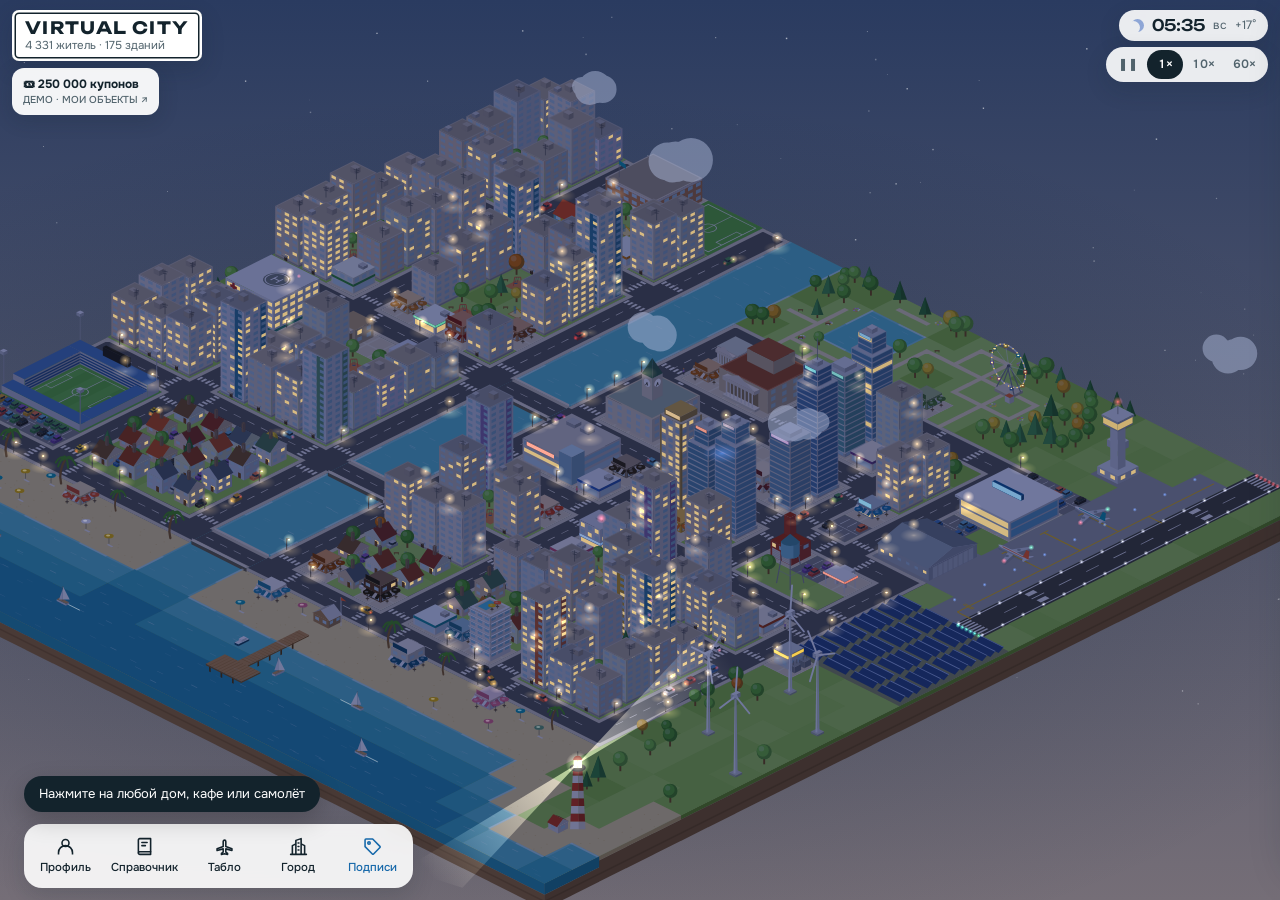
==== commit 1f328b02: "VC-006: fractional ownership, simulated marketplace and portfolio" ====
--- a/index.html
+++ b/index.html
@@ -227,6 +227,12 @@
 
 
 /* Virtual City interactive ownership layer */
+.vc-select {width:100%;padding:11px;border:1px solid #b9ced6;border-radius:9px;background:white;color:#13232c;font:inherit;margin:6px 0 8px}
+.vc-label{display:block;margin-top:12px;font-weight:600;font-size:13px}
+.vc-ghost{display:block;width:100%;padding:12px 14px;margin:10px 0;border:1px solid #1769aa;background:white;color:#1769aa;font-weight:700;border-radius:10px;cursor:pointer}
+.vc-stat span{max-width:64%;overflow-wrap:anywhere}
+.vc-stat b{text-align:right;overflow-wrap:anywhere}
+
 .vc-hud { position:fixed; z-index:6; top: max(68px, env(safe-area-inset-top) + 56px); left:12px; padding:8px 11px; border:0; border-radius:12px; background:rgba(255,255,255,.94); box-shadow:0 5px 19px #13232c33; color:#13232c; font-weight:700; font-size:12px; cursor:pointer; text-align:left; }
 .vc-hud span {display:block; font-size:10px; font-weight:500; color:#51636c}
 .vc-buy {display:block; width:100%; padding:12px 14px; background:#1769aa; color:white; border:0; border-radius:10px; font-weight:700; cursor:pointer; margin:10px 0}
@@ -2787,79 +2793,133 @@
   drawBld(c, b, sc);
 }
 
-/* VC-005: self-contained LOCAL demo economy. This is not multiuser or actual currency. */
-const VC_KEY = 'virtual-city-demo-vc005-v1';
+/* VC-006: LOCAL demonstrator: shares, market listings and simulated income.
+   No backend, external users, real currency, contract or actual yield. */
+const VC_KEY = 'virtual-city-demo-vc005-v1'; // preserve existing owners from VC-005
 const VC_START_BALANCE = 250000;
-function vcFresh() { return { balance:VC_START_BALANCE, owned:{}, transactions:[] }; }
-function vcLoad() {
-  try {
-    const raw = JSON.parse(localStorage.getItem(VC_KEY));
-    if (raw && typeof raw.balance === 'number' && raw.balance >= 0 && raw.owned && typeof raw.owned === 'object' && Array.isArray(raw.transactions)) return raw;
-  } catch(e) { /* storage unavailable or malformed */ }
-  return vcFresh();
-}
-let VC = vcLoad();
-function vcSave() { try { localStorage.setItem(VC_KEY, JSON.stringify(VC)); } catch(e) { /* in private browser progress may not persist */ } }
-const vcMoney = n => fmt(n) + ' куп.';
-const vcId = (b, apt) => apt == null ? 'B-'+String(b.id).padStart(4,'0') : 'A-'+String(b.id).padStart(4,'0')+'-'+String(apt).padStart(3,'0');
-function vcPrice(b, apt) {
-  if (apt != null) { const a = b.apts[apt]; return Math.round((1000 + a.area * 62 + a.rooms * 320) / 100) * 100; }
-  if (b.kind === 'house') return Math.round((7000 + b.area * 115) / 100) * 100;
-  const special = ['terminal','mall','grandhotel','hotel','office','stadium'];
-  if (special.includes(b.kind)) return 72000 + b.id % 11 * 2700;
-  if (b.kind === 'cafe' || b.kind === 'rest') return 15000 + b.id % 17 * 850;
-  if (b.kind === 'shop') return 12000 + b.id % 13 * 800;
-  return 18000 + b.id % 19 * 700;
-}
-function vcEligible(b, apt) {
-  if (apt != null) return !!(b && b.apts && b.apts[apt]);
-  return !!(b && !['apt','aptB'].includes(b.kind) && ['house','cafe','rest','shop','office','mall','grandhotel','hotel','terminal','stadium','yacht','energy','gas'].includes(b.kind));
-}
-function vcOwn(b, apt) { return !!VC.owned[vcId(b, apt)]; }
-function vcUpdateWallet() {
-  const n=document.getElementById('vcBalance');
-  if (n) n.textContent=fmt(VC.balance);
-}
-function vcAssetName(b,apt) {return apt == null ? b.name : 'Квартира № '+b.apts[apt].n+' · '+b.name;}
-function vcEstate(b,apt) {
-  if (!vcEligible(b,apt)) return '';
-  const id=vcId(b,apt), owned=vcOwn(b,apt), price=vcPrice(b,apt), poor=VC.balance<price;
+function vcFresh() { return {balance:VC_START_BALANCE, owned:{}, transactions:[], listings:{}, simMonths:0, simIncome:0}; }
+function vcLoad(){
+  let x;
+  try { x=JSON.parse(localStorage.getItem(VC_KEY)); } catch(e) {}
+  if(!x || !Number.isFinite(x.balance) || x.balance<0 || !x.owned || typeof x.owned!=='object' || Array.isArray(x.owned) || !Array.isArray(x.transactions)) return vcFresh();
+  x.listings=x.listings && typeof x.listings==='object' && !Array.isArray(x.listings)?x.listings:{};
+  x.simMonths=Number.isInteger(x.simMonths) && x.simMonths>=0?x.simMonths:0;
+  x.simIncome=Number.isFinite(x.simIncome) && x.simIncome>=0?x.simIncome:0;
+  for (const [id, o] of Object.entries(x.owned)) {
+    if (!o || !Number.isFinite(o.price)) {delete x.owned[id]; delete x.listings[id];continue;}
+    // VC-005 ownership was always 100%. Migration retains these purchases.
+    o.share=Number.isInteger(o.share) && o.share>0 && o.share<=100?o.share:100;
+  }
+  for (const id of Object.keys(x.listings)) if(!x.owned[id] || !Number.isFinite(x.listings[id].asking) || x.listings[id].asking<=0) delete x.listings[id];
+  return x;
+}
+let VC=vcLoad();
+function vcSave(){try{localStorage.setItem(VC_KEY,JSON.stringify(VC));}catch(e){}}
+const vcMoney=n=>fmt(n)+' куп.';
+const vcId=(b,apt)=>apt==null?'B-'+String(b.id).padStart(4,'0'):'A-'+String(b.id).padStart(4,'0')+'-'+String(apt).padStart(3,'0');
+function vcPrice(b,apt){
+  if(apt!=null){const a=b.apts[apt];return Math.round((1000+a.area*62+a.rooms*320)/100)*100;}
+  if(b.kind==='house')return Math.round((7000+b.area*115)/100)*100;
+  if(['terminal','mall','grandhotel','hotel','office','stadium'].includes(b.kind))return 72000+b.id%11*2700;
+  if(b.kind==='cafe'||b.kind==='rest')return 15000+b.id%17*850;
+  if(b.kind==='shop')return 12000+b.id%13*800;
+  return 18000+b.id%19*700;
+}
+function vcEligible(b,apt){
+  if(apt!=null)return !!(b&&b.apts&&b.apts[apt]);
+  return !!(b&&!['apt','aptB'].includes(b.kind)&&['house','cafe','rest','shop','office','mall','grandhotel','hotel','terminal','stadium','yacht','energy','gas'].includes(b.kind));
+}
+const vcMinShare=b=>['terminal','stadium','energy'].includes(b.kind)?1:['mall','grandhotel','office','hotel'].includes(b.kind)?2:['cafe','rest','shop','gas','yacht'].includes(b.kind)?10:100;
+function vcAllowedShares(b,apt){const min=apt==null?vcMinShare(b):100;return min===100?[100]:[min,2,5,10,20,25,50,75,100].filter((n,i,a)=>n>=min&&n<=100&&a.indexOf(n)===i).sort((a,b)=>a-b);}
+function vcOwnedShare(id){return VC.owned[id]?VC.owned[id].share:0;}
+function vcOwn(b,apt){return vcOwnedShare(vcId(b,apt))>0;}
+function vcAssetName(b,apt){return apt==null?b.name:'Квартира № '+b.apts[apt].n+' · '+b.name;}
+function vcUpdateWallet(){const n=document.getElementById('vcBalance');if(n)n.textContent=fmt(VC.balance);}
+function vcResolve(id){const m=/^([AB])-(\d{4})(?:-(\d{3}))?$/.exec(id);if(!m)return null;const b=BLD[+m[2]];if(!b)return null;const apt=m[1]==='A'&&m[3]!=null?+m[3]:null;return vcEligible(b,apt)&&vcId(b,apt)===id?{b,apt}:null;}
+function vcSelectedShare(id){const el=UI.body.querySelector('[data-vc-share="'+id+'"]');return el?Number(el.value):100;}
+function vcShareOptions(b,apt,remaining){return vcAllowedShares(b,apt).filter(s=>s<=remaining);}
+function vcEstate(b,apt){
+  if(!vcEligible(b,apt))return '';
+  const id=vcId(b,apt),full=vcPrice(b,apt),own=vcOwnedShare(id),remain=100-own,listing=VC.listings[id];
+  const options=vcShareOptions(b,apt,remain);
+  const buyable=options.length>0;
+  const select=buyable?`<label class="vc-label" for="share-${id}">Приобрести долю</label><select class="vc-select" id="share-${id}" data-vc-share="${id}">${options.map(s=>`<option value="${s}">${s}% — ${vcMoney(Math.round(full*s/100))}</option>`).join('')}</select>`:'';
+  let actions='';
+  if(buyable) actions=select+`<button class="vc-buy" data-vc-buy="${id}">Купить выбранную долю (демо)</button>`;
+  else if(own===100) actions='<p class="vc-notice">Все 100% объекта находятся в вашей собственности.</p>';
+  else actions='<p class="vc-notice">Оставшаяся доля меньше минимально допустимой.</p>';
+  if(own>0)actions+=`<div class="vc-stat"><span>Ваша доля</span><b>${own}%</b></div><div class="vc-stat"><span>Условная месячная выплата при 1% от полной цены</span><b>${vcMoney(Math.round(full*own/100*0.01))}</b></div>`+
+    (listing?`<p class="vc-notice">Объявление о продаже ${listing.share}% активно: ${vcMoney(listing.asking)}</p><button class="vc-ghost" data-vc-cancel="${id}">Снять объявление</button>`:`<button class="vc-ghost" data-vc-list="${id}">Выставить мою долю на игровой рынок</button>`);
   return `<div class="vc-estate"><h3>🏠 Недвижимость · Virtual City</h3>
-    <div class="vc-stat"><span>Уникальный ID</span><b>${esc(id)}</b></div>
-    <div class="vc-stat"><span>Цена от города</span><b>${vcMoney(price)}</b></div>
-    <div class="vc-stat"><span>Владелец</span><b>${owned?'Вы':'Город'}</b></div>
-    <div class="vc-stat"><span>Статус</span><b>${owned?'В вашей собственности':'Доступен для покупки'}</b></div>
-    <button class="vc-buy" data-vc-buy="${esc(id)}" ${owned||poor?'disabled':''}>${owned?'✓ Вы владелец':poor?'Недостаточно купонов':'Купить за '+vcMoney(price)}</button>
-    <p class="vc-notice">Демонстрационная покупка. Сохранение только в браузере этого устройства. Реальных денег и гарантированного дохода нет.</p></div>`;
-}
-function vcBuy(id) {
-  let b,apt=null;
-  const m=/^([AB])-(\d{4})(?:-(\d{3}))?$/.exec(id);
-  if (!m) return;
-  b=BLD[+m[2]];
-  if (!b) return;
-  if (m[1]==='A') { if(m[3] == null)return; apt=+m[3]; }
-  if (!vcEligible(b,apt) || vcId(b,apt)!==id || vcOwn(b,apt)) return;
-  const price=vcPrice(b,apt);
-  if (VC.balance<price) return;
-  VC.balance-=price;
-  VC.owned[id]={id,building:b.id,apt,price,title:vcAssetName(b,apt),date:new Date().toISOString()};
-  VC.transactions.unshift({id,amount:-price,type:'Покупка',date:new Date().toISOString()});
-  VC.transactions=VC.transactions.slice(0,100);
-  vcSave(); vcUpdateWallet(); renderView();
-}
-function vcPlayerView() {
-  const owned=Object.values(VC.owned), spent=owned.reduce((a,x)=>a+x.price,0);
-  const rows=owned.length?owned.map(x=>`<button class="vc-list-btn" data-go="${x.apt==null?'b:'+x.building:'apt:'+x.building+':'+x.apt}"><b>${esc(x.title)}</b><br><span class="vc-tag">${esc(x.id)} · ${vcMoney(x.price)} · перейти к объекту ›</span></button>`).join(''):'<p class="desc">У вас пока нет объектов. Выберите здание на карте и откройте его карточку.</p>';
-  const ledger=VC.transactions.slice(0,8).map(t=>`<div class="vc-stat"><span>${esc(t.type)} · ${esc(t.id)}</span><b>${vcMoney(t.amount)}</b></div>`).join('');
+  <div class="vc-stat"><span>Уникальный ID</span><b>${esc(id)}</b></div>
+  <div class="vc-stat"><span>Цена объекта целиком</span><b>${vcMoney(full)}</b></div>
+  <div class="vc-stat"><span>Владелец</span><b>${own===100?'Вы':own>0?'Вы ('+own+'%) и Город ('+(100-own)+'%)':'Город'}</b></div>
+  <div class="vc-stat"><span>Доля города, доступная для покупки</span><b>${remain}%</b></div>
+  ${actions}<p class="vc-notice">Только игровая демонстрация. Доли и объявления существуют на этом устройстве; другие игроки их пока не видят. Никакого реального дохода, денег или обязательств.</p></div>`;
+}
+function vcRecord(id,type,amount,detail){VC.transactions.unshift({id,type,amount,detail:detail||'',date:new Date().toISOString()});VC.transactions=VC.transactions.slice(0,120);}
+function vcAfterChange(){vcSave();vcUpdateWallet();renderView();}
+function vcBuy(id){
+  const resolved=vcResolve(id);if(!resolved)return;
+  const {b,apt}=resolved,share=vcSelectedShare(id),old=vcOwnedShare(id),full=vcPrice(b,apt);
+  if(!vcShareOptions(b,apt,100-old).includes(share))return;
+  const amount=Math.round(full*share/100);
+  if(VC.balance<amount){alert('Недостаточно тестовых купонов.');return;}
+  VC.balance-=amount;
+  if(VC.owned[id]){VC.owned[id].share+=share;VC.owned[id].price+=amount;}
+  else VC.owned[id]={id,building:b.id,apt,price:amount,share,title:vcAssetName(b,apt),date:new Date().toISOString()};
+  vcRecord(id,'Покупка '+share+'%',-amount);
+  vcAfterChange();
+}
+function vcListingStart(id){
+  const o=VC.owned[id];if(!o || VC.listings[id])return;
+  const price=prompt('Цена продажи вашей доли '+o.share+'% в тестовых купонах (целое число):',String(o.price));
+  if(price===null)return;
+  if(!/^\d+$/.test(price.trim()) || +price<1 || +price>1000000000){alert('Введите целую цену от 1 до 1 000 000 000.');return;}
+  VC.listings[id]={id,share:o.share,asking:+price,created:new Date().toISOString()};
+  vcRecord(id,'Выставлено на рынок',0,o.share+'% · '+vcMoney(+price));vcAfterChange();
+}
+function vcListingCancel(id){if(!VC.listings[id])return;delete VC.listings[id];vcRecord(id,'Объявление снято',0);vcAfterChange();}
+function vcSellSimulated(id){
+  const listing=VC.listings[id],o=VC.owned[id];if(!listing||!o)return;
+  if(!confirm('Имитировать продажу '+listing.share+'% за '+vcMoney(listing.asking)+'? Это НЕ продажа другому человеку.'))return;
+  const fee=Math.round(listing.asking*.02),income=listing.asking-fee;
+  VC.balance+=income;
+  vcRecord(id,'Тестовая продажа '+listing.share+'%',income,'Комиссия 2%: '+vcMoney(fee));
+  delete VC.listings[id];delete VC.owned[id];
+  vcAfterChange();
+}
+function vcSimIncome(){
+  const positions=Object.values(VC.owned);
+  if(!positions.length){alert('Сначала приобретите объект за тестовые купоны.');return;}
+  const amount=positions.reduce((sum,o)=>{
+    const r=vcResolve(o.id);return sum+(r?Math.round(vcPrice(r.b,r.apt)*o.share/100*.01):0);
+  },0);
+  if(!Number.isFinite(amount)||amount<=0)return;
+  VC.balance+=amount;VC.simIncome+=amount;VC.simMonths++;
+  vcRecord('SIM','Учебный месяц №'+VC.simMonths,amount,'Модель: 1% от условной стоимости долей');
+  vcAfterChange();
+}
+function vcMarketView(){
+  const entries=Object.entries(VC.listings);
+  const rows=entries.length?entries.map(([id,l])=>{
+    const o=VC.owned[id];return `<div class="vc-estate"><b>${esc(o?.title||id)}</b><div class="vc-stat"><span>${esc(id)} · ваша доля</span><b>${l.share}%</b></div><div class="vc-stat"><span>Цена объявления</span><b>${vcMoney(l.asking)}</b></div><button class="vc-ghost" data-vc-cancel="${id}">Снять объявление</button><button class="vc-buy" data-vc-sim-sell="${id}">Имитировать продажу (тест)</button></div>`;
+  }).join(''):'<p class="desc">Пока объявлений нет. Откройте своё здание через профиль и нажмите «Выставить на игровой рынок».</p>';
+  return `<div class="hero-t solo"><p class="kind">Локальный рынок · VC-006</p><h2 class="title">Объявления о продаже</h2></div>${rows}<p class="vc-notice">В этой версии рынок существует только у вас в браузере. Кнопка «Имитировать продажу» создаёт учебную сделку с комиссией 2%, без реального покупателя.</p>`;
+}
+function vcPlayerView(){
+  const owned=Object.values(VC.owned),paid=owned.reduce((sum,o)=>sum+o.price,0),value=owned.reduce((sum,o)=>{const r=vcResolve(o.id);return sum+(r?Math.round(vcPrice(r.b,r.apt)*o.share/100):o.price);},0);
+  const rows=owned.length?owned.map(o=>`<button class="vc-list-btn" data-go="${o.apt==null?'b:'+o.building:'apt:'+o.building+':'+o.apt}"><b>${esc(o.title)}</b><br><span class="vc-tag">${esc(o.id)} · доля ${o.share}% · ${vcMoney(o.price)}${VC.listings[o.id]?' · выставлено на продажу':''} ›</span></button>`).join(''):'<p class="desc">У вас пока нет объектов. Нажмите на здание на карте и приобретите тестовую долю.</p>';
+  const ledger=VC.transactions.slice(0,15).map(t=>`<div class="vc-stat"><span>${esc(t.type)} · ${esc(t.id)}${t.detail?' · '+esc(t.detail):''}</span><b>${vcMoney(t.amount)}</b></div>`).join('');
   return `<div class="hero-t solo"><p class="kind">Виртуальный гражданин · тестовый аккаунт</p><h2 class="title">Мой Virtual City</h2></div>
-  <div class="tiles">${tile('Баланс',fmt(VC.balance),'тестовых купонов')}${tile('Моя недвижимость',String(owned.length),'объектов')}${tile('Покупная стоимость',fmt(spent),'тестовых купонов')}${tile('Режим','DEMO','только это устройство')}</div>
-  <section class="sec"><h3>Мои объекты</h3>${rows}</section>
-  <section class="sec"><h3>История покупок</h3>${ledger||'<p class="note">История пуста.</p>'}</section>
-  <p class="vc-notice">Никакого пополнения, вывода денег, обещаний доходности и общих аккаунтов. Данные хранятся локально в этом браузере.</p>
-  <button class="more" data-vc-reset="1">Сбросить демонстрационный прогресс</button>`;
-}
-
+  <div class="tiles">${tile('Баланс',fmt(VC.balance),'тестовых купонов')}${tile('Мои объекты',String(owned.length),'позиций')}${tile('Условная стоимость долей',fmt(value),'не рыночная оценка')}${tile('Тестовые начисления',fmt(VC.simIncome),VC.simMonths+' игровых месяцев')}</div>
+  <button class="vc-buy" data-go="view:market">🏷 Мои объявления о продаже (${Object.keys(VC.listings).length})</button>
+  <section class="sec"><h3>Учебная модель начислений</h3><p class="desc">Расчётный игровой пример: 1% от первоначальной стоимости ваших долей за один условный месяц. Это не доходность реального актива и не обещание выплат.</p><button class="vc-ghost" data-vc-income="1">Смоделировать следующий месяц</button></section>
+  <section class="sec"><h3>Моя собственность</h3>${rows}</section>
+  <section class="sec"><h3>История операций</h3>${ledger||'<p class="note">Пока операций нет.</p>'}</section>
+  <p class="vc-notice">Демо на одном устройстве: нет банков, вывода средств, общего сервера или других участников. Старые покупки из VC-005 сохранены.</p>
+  <button class="more" data-vc-reset="1">Сбросить локальный демо-прогресс</button>`;
+}
 /* ui.js — HUD, info sheet, gestures, picking, boot */
 const $ = s => document.querySelector(s);
 const cap = s => (s ? s.charAt(0).toUpperCase() + s.slice(1) : s);
@@ -3082,6 +3142,14 @@
   else SEL = null;
 }
 function onSheetClick(e) {
+  const listing=e.target.closest('[data-vc-list]');
+  if(listing){e.preventDefault();vcListingStart(listing.dataset.vcList);return;}
+  const cancel=e.target.closest('[data-vc-cancel]');
+  if(cancel){e.preventDefault();vcListingCancel(cancel.dataset.vcCancel);return;}
+  const simulated=e.target.closest('[data-vc-sim-sell]');
+  if(simulated){e.preventDefault();vcSellSimulated(simulated.dataset.vcSimSell);return;}
+  const income=e.target.closest('[data-vc-income]');
+  if(income){e.preventDefault();vcSimIncome();return;}
   const buy=e.target.closest('[data-vc-buy]');
   if(buy){e.preventDefault();vcBuy(buy.dataset.vcBuy);return;}
   const reset=e.target.closest('[data-vc-reset]');
@@ -3364,6 +3432,7 @@
 /* views */
 const VIEWS = {};
 VIEWS.player = () => vcPlayerView();
+VIEWS.market = () => vcMarketView();
 VIEWS.b = v => {
   const b = BLD[v.id];
   let h = heroB(b);
@@ -3670,4 +3739,4 @@
 
 </script>
 </body>
-</html>
+</html>
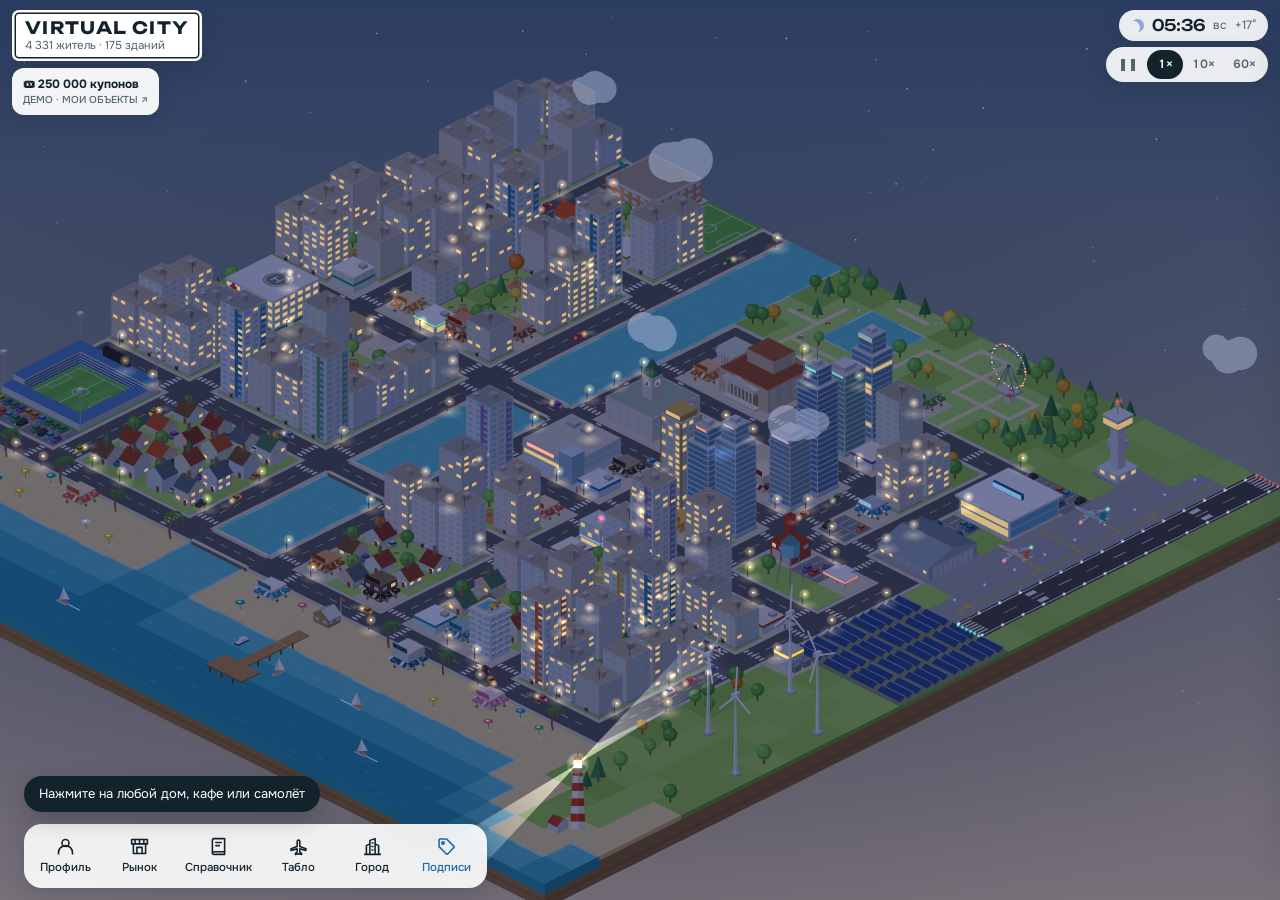
==== commit 50c5828e: "VC-007: add player marketplace, demo offers, search and monthly income summary" ====
--- a/index.html
+++ b/index.html
@@ -77,6 +77,20 @@
 }
 .toast.hide { opacity: 0; pointer-events: none; }
 
+/* VC-007 marketplace on narrow phone screens */
+@media(max-width:600px){
+  .dock {width:calc(100% - 16px);max-width:550px;justify-content:space-around;gap:0;padding:4px 3px;}
+  .dock button {min-width:0;flex:1;padding:8px 2px;font-size:10px;}
+  .dock svg {width:19px;height:19px;}
+}
+.vc-market-tools {display:flex;gap:7px;flex-wrap:wrap;margin:10px 0;}
+.vc-market-tools button {border:1px solid #cad8df;background:white;border-radius:999px;padding:7px 11px;font-size:12px;cursor:pointer;}
+.vc-market-tools button[aria-pressed="true"] {background:#1769aa;color:white;border-color:#1769aa;}
+.vc-market-count {color:#51636c;font-size:12px;margin:12px 0 4px;}
+.vc-market-search {width:100%;padding:11px;border:1px solid #b9ced6;border-radius:10px;font:inherit;}
+.vc-market-item {padding:12px;border:1px solid #d5e1e6;background:white;border-radius:12px;margin:9px 0;}
+.vc-market-item h3 {font-size:15px;line-height:1.3;margin:0 0 5px;overflow-wrap:anywhere;}
+.vc-market-item .vc-buy {margin-bottom:0;}
 /* sheet */
 .sheet {
   position: fixed; z-index: 10; left: 0; right: 0; bottom: 0; max-height: min(74%, 680px); display: flex; flex-direction: column;
@@ -265,6 +279,7 @@
 <div class="toast" id="toast" role="status">Нажмите на любой дом, кафе или самолёт</div>
 <nav class="dock glass" aria-label="Разделы">
   <button type="button" data-open="player"><svg viewBox="0 0 24 24" fill="none" stroke="currentColor" stroke-width="1.8" aria-hidden="true"><circle cx="12" cy="8" r="4"/><path d="M4 21v-2a8 8 0 0 1 16 0v2"/></svg><span>Профиль</span></button>
+  <button type="button" data-open="market"><svg viewBox="0 0 24 24" fill="none" stroke="currentColor" stroke-width="1.8" stroke-linecap="round" stroke-linejoin="round" aria-hidden="true"><path d="M3 4h18v5H3zM5 9v11h14V9M9 20v-7h6v7"/><path d="M7 4v5m5-5v5m5-5v5"/></svg><span>Рынок</span></button>
   <button type="button" data-open="dir"><svg viewBox="0 0 24 24" fill="none" stroke="currentColor" stroke-width="1.8" stroke-linecap="round" stroke-linejoin="round" aria-hidden="true"><path d="M5 4.5A1.5 1.5 0 0 1 6.5 3H19v15H6.5A1.5 1.5 0 0 0 5 19.5z"/><path d="M5 19.5A1.5 1.5 0 0 0 6.5 21H19v-3"/><path d="M9 7.5h6M9 11h4"/></svg><span>Справочник</span></button>
   <button type="button" data-open="board"><svg viewBox="0 0 24 24" fill="none" stroke="currentColor" stroke-width="1.8" stroke-linecap="round" stroke-linejoin="round" aria-hidden="true"><path d="M3.5 14.5l7-2.5V6.2a1.5 1.5 0 0 1 3 0V12l7 2.5v2l-7-1.8v3.6l2 1.5v1.4L12 20.4 8.5 21.2v-1.4l2-1.5v-3.6l-7 1.8z"/></svg><span>Табло</span></button>
   <button type="button" data-open="city"><svg viewBox="0 0 24 24" fill="none" stroke="currentColor" stroke-width="1.8" stroke-linecap="round" stroke-linejoin="round" aria-hidden="true"><path d="M3 21h18M5 21V11l4-2v12M9 21V5l6-2v18M15 21V9l4 2v10"/><path d="M11.5 8h1M11.5 12h1M11.5 16h1"/></svg><span>Город</span></button>
@@ -2793,11 +2808,11 @@
   drawBld(c, b, sc);
 }
 
-/* VC-006: LOCAL demonstrator: shares, market listings and simulated income.
+/* VC-007: LOCAL demonstrator: shares, visible marketplace and simulated income.
    No backend, external users, real currency, contract or actual yield. */
 const VC_KEY = 'virtual-city-demo-vc005-v1'; // preserve existing owners from VC-005
 const VC_START_BALANCE = 250000;
-function vcFresh() { return {balance:VC_START_BALANCE, owned:{}, transactions:[], listings:{}, simMonths:0, simIncome:0}; }
+function vcFresh() { return {balance:VC_START_BALANCE, owned:{}, transactions:[], listings:{}, simMonths:0, simIncome:0, demoBought:{}}; }
 function vcLoad(){
   let x;
   try { x=JSON.parse(localStorage.getItem(VC_KEY)); } catch(e) {}
@@ -2805,6 +2820,7 @@
   x.listings=x.listings && typeof x.listings==='object' && !Array.isArray(x.listings)?x.listings:{};
   x.simMonths=Number.isInteger(x.simMonths) && x.simMonths>=0?x.simMonths:0;
   x.simIncome=Number.isFinite(x.simIncome) && x.simIncome>=0?x.simIncome:0;
+  x.demoBought=x.demoBought && typeof x.demoBought==='object' && !Array.isArray(x.demoBought)?x.demoBought:{};
   for (const [id, o] of Object.entries(x.owned)) {
     if (!o || !Number.isFinite(o.price)) {delete x.owned[id]; delete x.listings[id];continue;}
     // VC-005 ownership was always 100%. Migration retains these purchases.
@@ -2900,20 +2916,93 @@
   vcRecord('SIM','Учебный месяц №'+VC.simMonths,amount,'Модель: 1% от условной стоимости долей');
   vcAfterChange();
 }
+// These are explicit fictional test offers; they are never read from other users.
+let VC_MARKET_CATEGORY='all';
+let VC_MARKET_QUERY='';
+const VC_DEMO_SELLERS=['Демо-продавец Анна','Демо-продавец Максим','Демо-продавец Лена','Демо-продавец Артём','Демо-продавец Ника','Демо-продавец Илья','Демо-продавец Мари'];
+function vcDemoOffers(){
+  // Choose stable, real places from the map, rather than inventing building IDs.
+  const groups=[
+    {kind:'house',count:2,share:100},
+    {kind:'cafe',count:2,share:10},
+    {kind:'rest',count:2,share:10},
+    {kind:'shop',count:2,share:10},
+    {kind:'mall',count:1,share:5},
+    {kind:'hotel',count:1,share:5},
+    {kind:'office',count:1,share:5}
+  ];
+  const out=[];
+  for(const g of groups){
+    const choices=BLD.filter(b=>b && b.kind===g.kind && vcEligible(b,null)).sort((a,b)=>a.id-b.id);
+    for(let i=0;i<Math.min(g.count,choices.length);i++){
+      const b=choices[i],id=vcId(b,null),share=g.share;
+      // One fictional seller owns only this demo offer; no live seller account exists.
+      out.push({id,title:vcAssetName(b,null),building:b.id,share,asking:Math.round(vcPrice(b,null)*share/100*(1.08+i*.06)),seller:VC_DEMO_SELLERS[out.length%VC_DEMO_SELLERS.length],kind:b.kind,demo:true});
+    }
+  }
+  return out;
+}
+function vcMarketCategory(kind){return ['house'].includes(kind)?'housing':['shop','cafe','rest'].includes(kind)?'business':'large';}
+function vcMarketOffers(){
+  const own=Object.entries(VC.listings).filter(([id,l])=>VC.owned[id]).map(([id,l])=>{
+    const o=VC.owned[id],r=vcResolve(id);
+    return {id,title:o.title,share:l.share,asking:l.asking,seller:'Вы (этот браузер)',kind:r?r.b.kind:'house',demo:false,building:o.building,apt:o.apt};
+  });
+  const example=vcDemoOffers().filter(l=>!VC.demoBought[l.id]);
+  return [...own,...example];
+}
+function vcMarketRows(){
+  const q=VC_MARKET_QUERY.trim().toLocaleLowerCase('ru');
+  const offers=vcMarketOffers().filter(o=>
+    (VC_MARKET_CATEGORY==='all'||(VC_MARKET_CATEGORY==='mine'&&!o.demo)||vcMarketCategory(o.kind)===VC_MARKET_CATEGORY) &&
+    (!q||[o.title,o.id,o.seller].some(v=>String(v).toLocaleLowerCase('ru').includes(q)))
+  );
+  const rows=offers.map(o=>{
+    const owned=vcOwnedShare(o.id),canBuy=o.demo&&owned+o.share<=100;
+    const controls=!o.demo?`<button class="vc-ghost" data-vc-cancel="${esc(o.id)}">Снять объявление</button><button class="vc-buy" data-vc-sim-sell="${esc(o.id)}">Имитировать продажу (тест)</button>`:
+      `<button class="vc-buy" data-vc-buy-demo="${esc(o.id)}" ${canBuy?'':'disabled'}>${canBuy?'Купить у демо-продавца':'Покупка недоступна: недостаточно свободной доли'}</button>`;
+    return `<article class="vc-market-item"><h3>${esc(o.title)}</h3><div class="vc-tag">${esc(o.id)} · ${o.demo?'Учебное предложение':'Ваше объявление'}</div>
+    <div class="vc-stat"><span>Продавец</span><b>${esc(o.seller)}</b></div>
+    <div class="vc-stat"><span>Доля на продажу</span><b>${o.share}%</b></div>
+    <div class="vc-stat"><span>Цена</span><b>${vcMoney(o.asking)}</b></div>
+    ${controls}</article>`;
+  }).join('');
+  return `<div class="vc-market-count">Найдено предложений: ${offers.length} · Всего: ${vcMarketOffers().length}</div>${rows||'<p class="desc">По выбранному фильтру предложений пока нет.</p>'}`;
+}
 function vcMarketView(){
-  const entries=Object.entries(VC.listings);
-  const rows=entries.length?entries.map(([id,l])=>{
-    const o=VC.owned[id];return `<div class="vc-estate"><b>${esc(o?.title||id)}</b><div class="vc-stat"><span>${esc(id)} · ваша доля</span><b>${l.share}%</b></div><div class="vc-stat"><span>Цена объявления</span><b>${vcMoney(l.asking)}</b></div><button class="vc-ghost" data-vc-cancel="${id}">Снять объявление</button><button class="vc-buy" data-vc-sim-sell="${id}">Имитировать продажу (тест)</button></div>`;
-  }).join(''):'<p class="desc">Пока объявлений нет. Откройте своё здание через профиль и нажмите «Выставить на игровой рынок».</p>';
-  return `<div class="hero-t solo"><p class="kind">Локальный рынок · VC-006</p><h2 class="title">Объявления о продаже</h2></div>${rows}<p class="vc-notice">В этой версии рынок существует только у вас в браузере. Кнопка «Имитировать продажу» создаёт учебную сделку с комиссией 2%, без реального покупателя.</p>`;
-}
+  const tabs=[['all','Все'],['housing','Жильё'],['business','Бизнес'],['large','Крупные'],['mine','Мои']];
+  return `<div class="hero-t solo"><p class="kind">VC-007 · рынок вторичной недвижимости</p><h2 class="title">🏷 Рынок игроков</h2></div>
+    <p class="desc">Здесь собраны объявления о перепродаже недвижимости и долей. Сейчас показаны ваши локальные объявления и вымышленные тестовые продавцы.</p>
+    <p class="vc-notice"><b>ДЕМО:</b> объявления здесь не опубликованы для других людей. Общий рынок появится после подключения базы данных и регистрации пользователей.</p>
+    <label class="vc-label" for="vcMarketQ">Поиск по объекту, ID или продавцу</label><input class="vc-market-search" id="vcMarketQ" type="search" value="${esc(VC_MARKET_QUERY)}" placeholder="Название, ID, продавец" autocomplete="off">
+    <div class="vc-market-tools">${tabs.map(([k,v])=>`<button data-vc-market-filter="${k}" aria-pressed="${VC_MARKET_CATEGORY===k}">${v}</button>`).join('')}</div>
+    <div id="vcMarketResults">${vcMarketRows()}</div>
+    <button class="vc-ghost" data-go="view:player">Мои объекты и объявления</button>`;
+}
+function vcMarketBuyDemo(id){
+  const offer=vcDemoOffers().find(o=>o.id===id);
+  if(!offer||VC.demoBought[id])return;
+  const current=vcOwnedShare(id);
+  if(current+offer.share>100){alert('Для этой покупки недостаточно свободной доли.');return;}
+  if(VC.balance<offer.asking){alert('Недостаточно тестовых купонов.');return;}
+  if(!confirm('Купить '+offer.share+'% в «'+offer.title+'» за '+vcMoney(offer.asking)+' у вымышленного демо-продавца?'))return;
+  const r=vcResolve(id);if(!r)return;
+  VC.balance-=offer.asking;
+  if(VC.owned[id]){VC.owned[id].share+=offer.share;VC.owned[id].price+=offer.asking;}
+  else VC.owned[id]={id,building:r.b.id,apt:r.apt,price:offer.asking,share:offer.share,title:offer.title,date:new Date().toISOString()};
+  VC.demoBought[id]=true;
+  vcRecord(id,'Покупка на учебном рынке '+offer.share+'%',-offer.asking,offer.seller);
+  vcAfterChange();
+}
+function vcMonthlyEstimate(){return Object.values(VC.owned).reduce((sum,o)=>{const r=vcResolve(o.id);return sum+(r?Math.round(vcPrice(r.b,r.apt)*o.share/100*.01):0);},0);}
 function vcPlayerView(){
   const owned=Object.values(VC.owned),paid=owned.reduce((sum,o)=>sum+o.price,0),value=owned.reduce((sum,o)=>{const r=vcResolve(o.id);return sum+(r?Math.round(vcPrice(r.b,r.apt)*o.share/100):o.price);},0);
   const rows=owned.length?owned.map(o=>`<button class="vc-list-btn" data-go="${o.apt==null?'b:'+o.building:'apt:'+o.building+':'+o.apt}"><b>${esc(o.title)}</b><br><span class="vc-tag">${esc(o.id)} · доля ${o.share}% · ${vcMoney(o.price)}${VC.listings[o.id]?' · выставлено на продажу':''} ›</span></button>`).join(''):'<p class="desc">У вас пока нет объектов. Нажмите на здание на карте и приобретите тестовую долю.</p>';
   const ledger=VC.transactions.slice(0,15).map(t=>`<div class="vc-stat"><span>${esc(t.type)} · ${esc(t.id)}${t.detail?' · '+esc(t.detail):''}</span><b>${vcMoney(t.amount)}</b></div>`).join('');
   return `<div class="hero-t solo"><p class="kind">Виртуальный гражданин · тестовый аккаунт</p><h2 class="title">Мой Virtual City</h2></div>
   <div class="tiles">${tile('Баланс',fmt(VC.balance),'тестовых купонов')}${tile('Мои объекты',String(owned.length),'позиций')}${tile('Условная стоимость долей',fmt(value),'не рыночная оценка')}${tile('Тестовые начисления',fmt(VC.simIncome),VC.simMonths+' игровых месяцев')}</div>
-  <button class="vc-buy" data-go="view:market">🏷 Мои объявления о продаже (${Object.keys(VC.listings).length})</button>
+  <button class="vc-buy" data-go="view:market">🏷 Открыть рынок игроков (${vcMarketOffers().length} предложений)</button>
+  <section class="vc-estate"><h3>Мои ежемесячные игровые начисления</h3><div class="vc-stat"><span>Расчёт за следующий учебный месяц</span><b>${vcMoney(vcMonthlyEstimate())}</b></div><div class="vc-stat"><span>Уже начислено за ${VC.simMonths} учебных месяцев</span><b>${vcMoney(VC.simIncome)}</b></div><p class="vc-notice">Только условная игровая модель (1% от цены принадлежащих вам долей), не реальные инвестиции и не гарантия дохода.</p></section>
   <section class="sec"><h3>Учебная модель начислений</h3><p class="desc">Расчётный игровой пример: 1% от первоначальной стоимости ваших долей за один условный месяц. Это не доходность реального актива и не обещание выплат.</p><button class="vc-ghost" data-vc-income="1">Смоделировать следующий месяц</button></section>
   <section class="sec"><h3>Моя собственность</h3>${rows}</section>
   <section class="sec"><h3>История операций</h3>${ledger||'<p class="note">Пока операций нет.</p>'}</section>
@@ -3142,6 +3231,10 @@
   else SEL = null;
 }
 function onSheetClick(e) {
+  const filter=e.target.closest('[data-vc-market-filter]');
+  if(filter){e.preventDefault();VC_MARKET_CATEGORY=filter.dataset.vcMarketFilter;renderView();return;}
+  const demo=e.target.closest('[data-vc-buy-demo]');
+  if(demo){e.preventDefault();vcMarketBuyDemo(demo.dataset.vcBuyDemo);return;}
   const listing=e.target.closest('[data-vc-list]');
   if(listing){e.preventDefault();vcListingStart(listing.dataset.vcList);return;}
   const cancel=e.target.closest('[data-vc-cancel]');
@@ -3169,6 +3262,7 @@
   else if (k === 'all') { v.all = true; const sc = UI.body.scrollTop; renderView(); UI.body.scrollTop = sc; }
 }
 function onSheetInput(e) {
+  if(e.target.id==='vcMarketQ'){VC_MARKET_QUERY=e.target.value;const el=$('#vcMarketResults');if(el)el.innerHTML=vcMarketRows();return;}
   if (e.target.id !== 'dirQ') return;
   const v = UI.stack[UI.stack.length - 1];
   v.q = e.target.value;
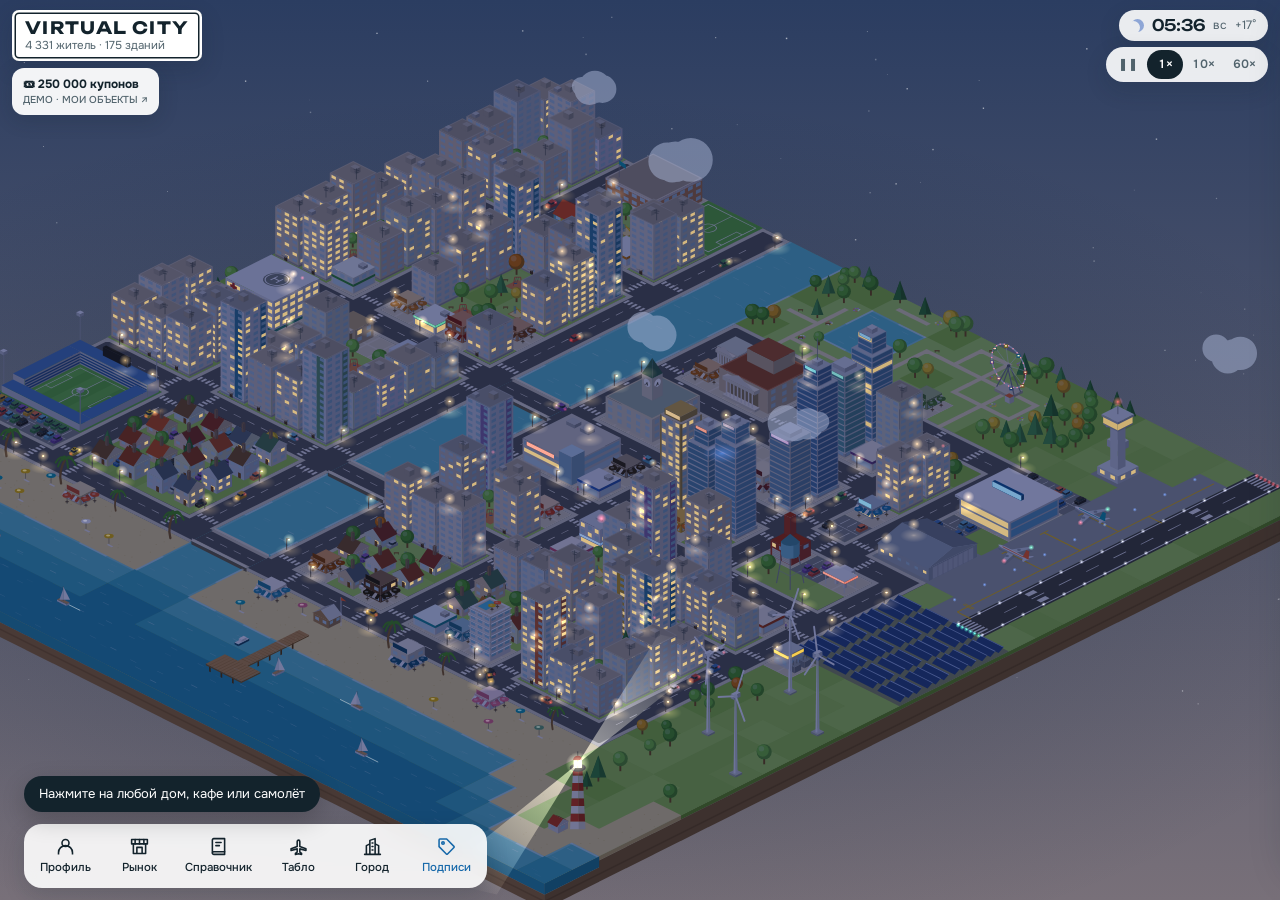
==== commit 271be21d: "VC-008: add illustrative property photos and monthly game income; hide people and pets" ====
--- a/index.html
+++ b/index.html
@@ -240,6 +240,12 @@
 @media (max-width: 380px) { .dock button { min-width: 62px; } .speed button { min-width: 32px; padding: 6px 7px; } .citysign .cs-sub { display: none; } }
 
 
+/* VC-008 visual property cards */
+.vc-photo{margin:10px 0 16px;position:relative;background:linear-gradient(135deg,#c9e4ea,#e8e2d3);border-radius:14px;overflow:hidden;min-height:160px}
+.vc-photo img{display:block;width:100%;height:205px;object-fit:cover;object-position:center}
+.vc-photo figcaption{padding:8px 12px;font-size:11.5px;color:#51636c;background:#f0f5f6}
+.vc-income-panel{padding:7px 12px;margin:10px 0;background:#e8f4f2;border:1px solid #b8dcd3;border-radius:12px}
+.vc-income-panel .vc-stat:last-of-type b{color:#087b53}
 /* Virtual City interactive ownership layer */
 .vc-select {width:100%;padding:11px;border:1px solid #b9ced6;border-radius:9px;background:white;color:#13232c;font:inherit;margin:6px 0 8px}
 .vc-label{display:block;margin-top:12px;font-weight:600;font-size:13px}
@@ -2854,10 +2860,43 @@
 function vcResolve(id){const m=/^([AB])-(\d{4})(?:-(\d{3}))?$/.exec(id);if(!m)return null;const b=BLD[+m[2]];if(!b)return null;const apt=m[1]==='A'&&m[3]!=null?+m[3]:null;return vcEligible(b,apt)&&vcId(b,apt)===id?{b,apt}:null;}
 function vcSelectedShare(id){const el=UI.body.querySelector('[data-vc-share="'+id+'"]');return el?Number(el.value):100;}
 function vcShareOptions(b,apt,remaining){return vcAllowedShares(b,apt).filter(s=>s<=remaining);}
+
+/* VC-008: illustrative exterior and interior photos */
+function vcPhotoUrl(b,apt){
+ const k=apt!=null?'interior':b.kind;
+ const ids={
+ interior:'photo-1600607687939-ce8a6c25118c',
+ house:'photo-1600585154340-be6161a56a0c',
+ apt:'photo-1545324418-cc1a3fa10c00',
+ aptB:'photo-1545324418-cc1a3fa10c00',
+ cafe:'photo-1552566626-52f8b828add9',
+ rest:'photo-1517248135467-4c7edcad34c4',
+ shop:'photo-1555529669-e69e7aa0ba9a',
+ office:'photo-1486406146926-c627a92ad1ab',
+ mall:'photo-1555529669-e69e7aa0ba9a',
+ grandhotel:'photo-1566073771259-6a8506099945',
+ hotel:'photo-1566073771259-6a8506099945',
+ terminal:'photo-1436491865332-7a61a109cc05',
+ stadium:'photo-1459865264687-5951e1d6c67d',
+ yacht:'photo-1544551763-46a013bb70d5',
+ energy:'photo-1509391366360-2e959784a276',
+ gas:'photo-1593113598332-cd288d649433'
+ };
+ return 'https://images.unsplash.com/'+(ids[k]||ids.office)+'?auto=format&fit=crop&w=1000&q=78';
+}
+function vcPhoto(b,apt){
+ if(!vcEligible(b,apt))return '';
+ const alt=apt!=null?'Пример интерьера квартиры':'Пример недвижимости категории '+String(b.type||b.kind);
+ return '<figure class="vc-photo"><img loading="lazy" decoding="async" src="'+vcPhotoUrl(b,apt)+'" alt="'+esc(alt)+'" onerror="this.hidden=true"><figcaption>Пример фотографии · внешний вид виртуального объекта может отличаться</figcaption></figure>';
+}
+
 function vcEstate(b,apt){
   if(!vcEligible(b,apt))return '';
   const id=vcId(b,apt),full=vcPrice(b,apt),own=vcOwnedShare(id),remain=100-own,listing=VC.listings[id];
   const options=vcShareOptions(b,apt,remain);
+  const incomeFull=Math.round(full*0.01);
+  const initiallySelected=options.length?options[0]:0;
+  const incomeSelected=Math.round(full*initiallySelected/100*0.01);
   const buyable=options.length>0;
   const select=buyable?`<label class="vc-label" for="share-${id}">Приобрести долю</label><select class="vc-select" id="share-${id}" data-vc-share="${id}">${options.map(s=>`<option value="${s}">${s}% — ${vcMoney(Math.round(full*s/100))}</option>`).join('')}</select>`:'';
   let actions='';
@@ -2866,9 +2905,14 @@
   else actions='<p class="vc-notice">Оставшаяся доля меньше минимально допустимой.</p>';
   if(own>0)actions+=`<div class="vc-stat"><span>Ваша доля</span><b>${own}%</b></div><div class="vc-stat"><span>Условная месячная выплата при 1% от полной цены</span><b>${vcMoney(Math.round(full*own/100*0.01))}</b></div>`+
     (listing?`<p class="vc-notice">Объявление о продаже ${listing.share}% активно: ${vcMoney(listing.asking)}</p><button class="vc-ghost" data-vc-cancel="${id}">Снять объявление</button>`:`<button class="vc-ghost" data-vc-list="${id}">Выставить мою долю на игровой рынок</button>`);
-  return `<div class="vc-estate"><h3>🏠 Недвижимость · Virtual City</h3>
+  return `<div class="vc-estate"><h3>🏠 Недвижимость · Virtual City</h3>${vcPhoto(b,apt)}
   <div class="vc-stat"><span>Уникальный ID</span><b>${esc(id)}</b></div>
   <div class="vc-stat"><span>Цена объекта целиком</span><b>${vcMoney(full)}</b></div>
+  <div class="vc-income-panel">
+    <div class="vc-stat"><span>Тестовый доход за месяц · весь объект</span><b>${vcMoney(incomeFull)}</b></div>
+    <div class="vc-stat"><span>${buyable?'За выбранную долю':'За вашу текущую долю'} в месяц</span><b ${buyable?'data-vc-monthly="'+esc(id)+'"':''}>${vcMoney(buyable?incomeSelected:Math.round(full*own/100*0.01))}</b></div>
+    <p class="vc-notice">Игровой расчёт: 1% стоимости за условный месяц. Не реальная доходность и не обязательство выплаты.</p>
+  </div>
   <div class="vc-stat"><span>Владелец</span><b>${own===100?'Вы':own>0?'Вы ('+own+'%) и Город ('+(100-own)+'%)':'Город'}</b></div>
   <div class="vc-stat"><span>Доля города, доступная для покупки</span><b>${remain}%</b></div>
   ${actions}<p class="vc-notice">Только игровая демонстрация. Доли и объявления существуют на этом устройстве; другие игроки их пока не видят. Никакого реального дохода, денег или обязательств.</p></div>`;
@@ -3262,6 +3306,7 @@
   else if (k === 'all') { v.all = true; const sc = UI.body.scrollTop; renderView(); UI.body.scrollTop = sc; }
 }
 function onSheetInput(e) {
+  if(e.target.matches('[data-vc-share]')){const id=e.target.dataset.vcShare,r=vcResolve(id),out=UI.body.querySelector('[data-vc-monthly="'+id+'"]');if(r&&out)out.textContent=vcMoney(Math.round(vcPrice(r.b,r.apt)*Number(e.target.value)/100*0.01));return;}
   if(e.target.id==='vcMarketQ'){VC_MARKET_QUERY=e.target.value;const el=$('#vcMarketResults');if(el)el.innerHTML=vcMarketRows();return;}
   if (e.target.id !== 'dirQ') return;
   const v = UI.stack[UI.stack.length - 1];
@@ -3321,9 +3366,7 @@
   if (p.a >= 3 && p.a <= 6 && KINDER_ID >= 0) return `${esc(cap(gf('воспитанник|воспитанница', p.g)))} <button class="lnk" data-go="b:${KINDER_ID}">детского сада «Солнышко»</button>`;
   return esc(cap(occText(p)));
 }
-function personRow(p, role) {
-  return `<button class="prow" data-go="p:${p.id}"><span class="av" aria-hidden="true">${avatar(p)}</span><span class="pn"><b>${esc(p.f + ' ' + p.l)}</b><small>${esc(ageStr(p.a))} · ${esc(role || occText(p))}</small></span><span class="chev" aria-hidden="true">›</span></button>`;
-}
+function personRow(){return '';}
 function staffSec(b, v, title) {
   if (!b.jobs || !b.jobs.length) return '';
   const filled = b.jobs.filter(j => j.p != null), vac = b.jobs.filter(j => j.p == null), lim = v.all ? 9999 : 8;
@@ -3556,48 +3599,37 @@
   return h + '</div>';
 }
 function aptDetail(b, i) {
-  const a = b.apts[i];
-  let h = `<div class="aptd-h"><b>Квартира ${a.n}</b><span>${cap(roomsStr(a.rooms))}, ${fmt1(a.area)} м², ${a.fl} этаж</span></div>`;
-  if (a.vac) h += `<p class="vac ${a.vac}">${a.vac === 'sale' ? 'Продаётся' : 'Сдаётся'} за <b>${fmt(a.price)} лз${a.vac === 'rent' ? ' в месяц' : ''}</b></p>`;
-  else { h += a.ppl.map(id => personRow(PPL[id])).join(''); if (a.pet) h += `<p class="pet">Питомец: ${esc(a.pet)}</p>`; }
-  return h + vcEstate(b,i);
+  const a=b.apts[i];
+  const detail='<div class="aptd-h"><b>Квартира '+esc(a.n)+'</b><span>'+cap(roomsStr(a.rooms))+', '+fmt1(a.area)+' м², '+a.fl+' этаж</span></div>';
+  return detail+vcEstate(b,i);
 }
 function viewApt(b, v) {
-  if (v.apt == null) v.apt = defaultApt(b);
-  const occ = b.apts.filter(a => !a.vac), people = occ.reduce((s, a) => s + a.ppl.length, 0);
-  return facts([['Квартир', String(b.apts.length)], ['Жильцов', String(people)], ['Свободно', String(b.apts.length - occ.length)], ['Год постройки', String(b.year)]])
-    + `<section class="sec"><h3>Квартиры по этажам</h3><div class="legend"><span><i class="lg occ"></i>живут</span><span><i class="lg sale"></i>продаётся</span><span><i class="lg rent"></i>сдаётся</span></div><div id="aptWrap">${aptGrid(b, v.apt)}</div></section>`
-    + `<section class="sec aptd" id="aptDetail">${aptDetail(b, v.apt)}</section>`;
+  if(v.apt==null)v.apt=defaultApt(b);
+  return facts([['Квартир',String(b.apts.length)],['Этажей',String(b.floors)],['Год постройки',String(b.year)]])
+    +'<section class="sec"><h3>Квартиры по этажам</h3><div class="legend"><span><i class="lg occ"></i>не выставлена</span><span><i class="lg sale"></i>продаётся</span><span><i class="lg rent"></i>сдаётся</span></div><div id="aptWrap">'+aptGrid(b,v.apt)+'</div></section>'
+    +'<section class="sec aptd" id="aptDetail">'+aptDetail(b,v.apt)+'</section>';
 }
 function viewHouse(b) {
-  return facts([['Комнат', String(b.rooms)], ['Площадь', b.area + ' м²'], ['Этажей', String(b.floors)], ['Год постройки', String(b.year)]])
-    + `<section class="sec"><h3>Жильцы · ${b.ppl.length}</h3>${b.ppl.map(id => personRow(PPL[id])).join('')}</section>`
-    + `<p class="desc">Во дворе: ${esc(b.garden)}.${b.pet ? ' Питомец: ' + esc(b.pet) + '.' : ''}</p>`;
+ return facts([['Комнат',String(b.rooms)],['Площадь',b.area+' м²'],['Этажей',String(b.floors)],['Год постройки',String(b.year)]]);
 }
 function viewFood(b, v) {
   return `<div class="chips">${chipOpen(b)}<span class="chip">★ ${fmt1(b.rating)}</span><span class="chip">Средний чек ${fmt(b.check)} лз</span></div>`
     + facts([['Сейчас в зале', `<span data-live="vis:${b.id}">${visitorsHtml(b)}</span>`], ['Часы работы', hoursStr(b)]])
     + (b.note ? `<p class="desc">${esc(b.note)}</p>` : '')
     + `<section class="sec"><h3>Меню</h3><ul class="menu">${b.menu.map(([n, p]) => `<li><span>${esc(n)}</span><span class="price">${fmt(p)} лз</span></li>`).join('')}</ul></section>`
-    + staffSec(b, v);
+    ;
 }
 function viewShop(b, v) {
   return `<div class="chips">${chipOpen(b)}</div>`
     + facts([['Часы работы', hoursStr(b)], ['Покупателей сейчас', live('shopv:' + b.id)]])
     + `<section class="sec"><h3>${b.cat === 'health' ? 'В наличии' : 'Цены'}</h3><ul class="menu">${b.goods.map(([n, p]) => `<li><span>${esc(n)}</span><span class="price">${fmt(p)} лз</span></li>`).join('')}</ul></section>`
-    + staffSec(b, v);
-}
-function viewOffice(b, v) {
-  const emp = b.jobs.filter(j => j.p != null).length;
-  let h = `<div class="chips">${chipOpen(b)}</div>` + facts([['Этажей', String(b.floors)], ['Компаний', String(b.comp.length)], ['Сотрудников', String(emp)], ['Построен', b.year + ' год']]);
-  h += '<section class="sec"><h3>Кто здесь работает</h3><p class="note">1 этаж: лобби и кофе-точка.</p>';
-  for (const c of b.comp) {
-    const ppl = c.jobs.filter(j => j.p != null);
-    h += `<div class="co"><div class="co-h"><b>${esc(c.name)}</b><span>${c.from === c.to ? c.from + ' этаж' : c.from + '–' + c.to + ' этажи'}</span></div><p class="co-t">${esc(cap(c.type))}, ${ppl.length} ${plural(ppl.length, ['сотрудник', 'сотрудника', 'сотрудников'])}</p>`;
-    h += ppl.slice(0, v.all ? 9999 : 3).map(j => personRow(PPL[j.p], lc1(gf(j.t, PPL[j.p].g)))).join('') + '</div>';
-  }
-  if (!v.all) h += '<button class="more" data-go="all">Показать всех сотрудников</button>';
-  return h + '</section>';
+    ;
+}
+function viewOffice(b,v){
+  let h='<div class="chips">'+chipOpen(b)+'</div>'+facts([['Этажей',String(b.floors)],['Компаний',String(b.comp.length)],['Год постройки',String(b.year)]]);
+  h+='<section class="sec"><h3>Компании в здании</h3>';
+  for(const c of b.comp)h+='<div class="co"><div class="co-h"><b>'+esc(c.name)+'</b><span>'+c.from+'–'+c.to+' этажи</span></div><p class="co-t">'+esc(cap(c.type))+'</p></div>';
+  return h+'</section>';
 }
 const PLACE_FACTS = {
   school: b => [['Учеников', fmt(STATS.pupils)], ['Классов', '33'], ['Учителей', countJobs(b, /^Учит/)], ['Сейчас', live('school')]],
@@ -3647,20 +3679,12 @@
   if (b.desc) h += `<p class="desc">${esc(b.desc)}</p>`;
   if (PLACE_FACTS[b.kind]) h += facts(PLACE_FACTS[b.kind](b));
   if (PLACE_EXTRA[b.kind]) h += PLACE_EXTRA[b.kind](b);
-  return h + staffSec(b, v);
-}
-VIEWS.p = v => {
-  const p = PPL[v.id], home = BLD[p.home], apt = p.apt >= 0 ? home.apts[p.apt] : null;
-  const mates = (apt ? apt.ppl : home.ppl).filter(id => id !== p.id).map(id => PPL[id]);
-  const family = mates.some(q => q.sur === p.sur), pet = apt ? apt.pet : home.pet;
-  return `<div class="hero"><span class="avatar" aria-hidden="true">${avatar(p)}</span><div class="hero-t"><p class="kind">${esc(ageStr(p.a))}</p><h2 class="title">${esc(p.f + ' ' + p.l)}</h2></div></div>
-  <dl class="facts one">${fact('Чем занят' + (p.g === 'f' ? 'а' : ''), occHtml(p))}${fact('Живёт', `<button class="lnk" data-go="b:${home.id}">${esc(home.addr)}${apt ? ', кв. ' + apt.n : ''}</button>`)}${fact('Сейчас', live('where:' + p.id))}</dl>
-  ${mates.length ? `<section class="sec"><h3>${family ? 'Семья' : 'Соседи по квартире'}</h3>${mates.map(q => personRow(q)).join('')}</section>` : ''}
-  ${pet ? `<p class="pet">Питомец: ${esc(pet)}</p>` : ''}`;
-};
+  return h;
+}
+VIEWS.p = () => '<p class="desc">Карточки жителей отключены. В Virtual City основное внимание уделено объектам недвижимости.</p>';
 VIEWS.dir = v => `<div class="hero-t solo"><p class="kind">${STATS.bld} зданий · ${fmt(STATS.pop)} жителей</p><h2 class="title">Справочник Virtual City</h2></div>
-  <label class="search-l" for="dirQ">Поиск по зданиям, улицам и жителям</label>
-  <input id="dirQ" class="search" type="search" placeholder="Например, Пенка или Соколова" value="${esc(v.q || '')}" autocomplete="off" enterkeyhint="search">
+  <label class="search-l" for="dirQ">Поиск по зданиям и улицам</label>
+  <input id="dirQ" class="search" type="search" placeholder="Например, Пенка или Центральный проспект" value="${esc(v.q || '')}" autocomplete="off" enterkeyhint="search">
   <div class="cats" id="dirCats">${catChips(v.cat)}</div>
   <div id="dirList">${dirList(v)}</div>`;
 function catChips(cur) {
@@ -3691,11 +3715,7 @@
   if (q) items = items.filter(b => norm(b.name + ' ' + b.addr + ' ' + (b.type || '')).includes(q));
   items.sort((a, b) => (CAT_ORDER[a.cat] ?? 99) - (CAT_ORDER[b.cat] ?? 99) || (a.cat === 'home' ? 0 : a.name.localeCompare(b.name, 'ru')) || a.addr.localeCompare(b.addr, 'ru', { numeric: true }));
   let h = items.map(dirRow).join('');
-  if (q.length >= 2) {
-    const ppl = PPL.filter(p => norm(p.f + ' ' + p.l).includes(q)).slice(0, 30);
-    if (ppl.length) h += '<h3 class="dir-h">Жители</h3>' + ppl.map(p => personRow(p)).join('');
-  }
-  return h || '<p class="empty">Ничего не нашлось. Попробуйте название кафе, улицу или имя жителя.</p>';
+  return h || '<p class="empty">Ничего не нашлось. Попробуйте название здания или улицы.</p>';
 }
 VIEWS.board = v => {
   v.tab = v.tab || 'd';
@@ -3712,12 +3732,12 @@
   const s = STATS;
   return `<div class="city-hero"><div class="citysign big" aria-hidden="true"><span class="cs-name">VIRTUAL CITY</span><span class="cs-sub">основан в 1898 году</span></div>
   <p class="desc">Virtual City — первый приморский город нашей общей виртуальной вселенной. Исследуйте районы, выбирайте квартиры и коммерческие объекты, совершайте тестовые покупки. Экономика пока демонстрационная.</p></div>
-  <div class="tiles">${tile('Жители', fmt(s.pop), `средний возраст ${s.avgAge} ${plural(s.avgAge, ['год', 'года', 'лет'])}`)}${tile('Квартиры', fmt(s.apts), `${s.vac} свободно`)}${tile('Частные дома', String(s.houses), `и ${s.homes} многоэтажек`)}${tile('Рабочие места', fmt(s.jobs), `${s.vacJobs} ${plural(s.vacJobs, ['вакансия', 'вакансии', 'вакансий'])}`)}${tile('Школьники', fmt(s.pupils), `ещё ${s.kids} в детском саду`)}${tile('Где поесть', String(s.cafes + s.rests), `${s.cafes} кафе и ${s.rests} ресторанов`)}</div>
+  <div class="tiles">${tile('Жители', fmt(s.pop), 'виртуальных жителей')}${tile('Квартиры', fmt(s.apts), `${s.vac} свободно`)}${tile('Частные дома', String(s.houses), `и ${s.homes} многоэтажек`)}${tile('Рабочие места', fmt(s.jobs), `${s.vacJobs} ${plural(s.vacJobs, ['вакансия', 'вакансии', 'вакансий'])}`)}${tile('Где поесть', String(s.cafes + s.rests), `${s.cafes} кафе и ${s.rests} ресторанов`)}</div>
   <button class="vc-buy" data-go="view:player">🎟 Мой профиль, баланс и собственность</button>
   <section class="sec"><h3>Энергия сейчас</h3><div data-live="energy">${energyHtml()}</div></section>
   <section class="sec"><h3>Сейчас в городе</h3><dl class="facts">${fact('Машин на дорогах', live('cars'))}${fact('Пешеходов', live('peds'))}${fact('Погода', live('wx'))}${fact('Футбол', live('match'))}</dl></section>
-  ${MAYOR >= 0 ? `<section class="sec"><h3>Мэр города</h3>${personRow(PPL[MAYOR], 'мэр Virtual City')}</section>` : ''}
-  <p class="note">Жители, адреса, рейсы и заведения выдуманы. Покупки в этой версии только тестовые и сохраняются локально; общего сервера игроков пока нет.</p>`;
+
+  <p class="note">Адреса, рейсы и заведения виртуальные. Покупки в этой версии только тестовые и сохраняются локально; общего сервера игроков пока нет.</p>`;
 };
 VIEWS.plane = v => {
   const p = PLANES.find(q => q.id === v.id);
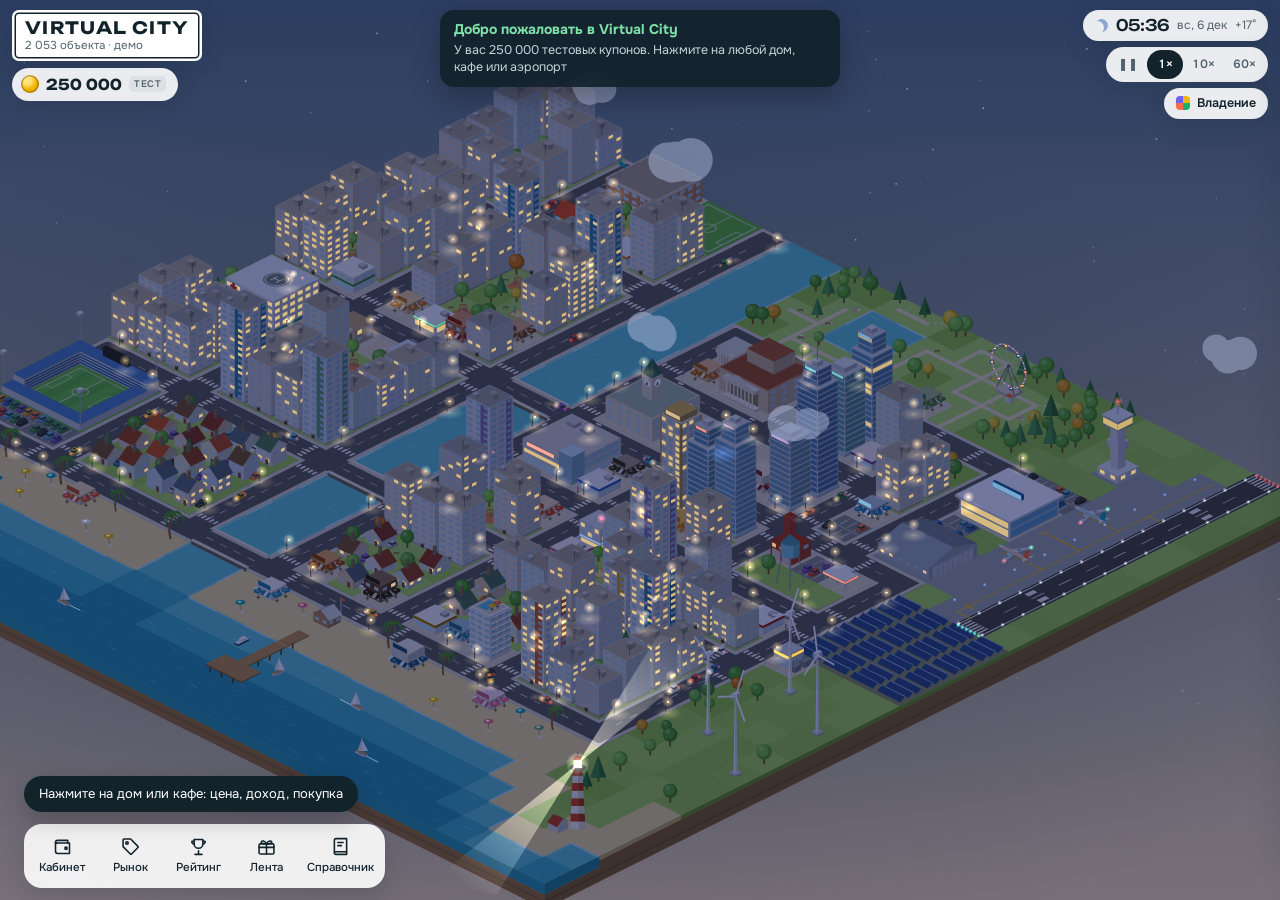
==== commit 3a55448f: "VC-009A: код разбит на модули в src/ и игровая экономика демо Шаг A плана VC-009: монолитный index.h" ====
--- a/index.html
+++ b/index.html
@@ -2,9 +2,8 @@
 <html lang="ru">
 <head>
 <meta charset="utf-8">
-<meta name="theme-color" content="#cfe8f0">
 <meta name="viewport" content="width=device-width, initial-scale=1, viewport-fit=cover">
-<title>Virtual City — интерактивный город</title>
+<title>Virtual City</title>
 <link rel="preconnect" href="https://fonts.googleapis.com">
 <link rel="preconnect" href="https://fonts.gstatic.com" crossorigin>
 <link href="https://fonts.googleapis.com/css2?family=JetBrains+Mono:wght@500;700&family=Onest:wght@400;500;600;700&family=Unbounded:wght@500;600;700&display=swap" rel="stylesheet">
@@ -27,6 +26,11 @@
   --crit: #d03b3b;
   --board: #0d1418;
   --board-ink: #ffc53d;
+  --gold: #f2b705;
+  --gold-ink: #7a5600;
+  --c-av: #1fae6a;
+  --c-mk: #ff6b4a;
+  --c-own: #6c63ff;
   --f-display: "Unbounded", "Arial Black", system-ui, sans-serif;
   --f-body: "Onest", system-ui, -apple-system, "Segoe UI", Roboto, sans-serif;
   --f-mono: "JetBrains Mono", ui-monospace, Menlo, Consolas, monospace;
@@ -59,38 +63,25 @@
 .clockbox { display: flex; flex-direction: column; align-items: flex-end; gap: 6px; }
 .clock { display: flex; align-items: center; gap: 8px; padding: 7px 12px; border-radius: 999px; }
 .ck-time { font-family: var(--f-display); font-weight: 500; font-size: 16px; font-variant-numeric: tabular-nums; line-height: 1; }
-.ck-day, .ck-temp { font-size: 12px; color: var(--ink-2); }
+.ck-day, .ck-temp { font-size: 12px; color: var(--ink-2); white-space: nowrap; }
+.cs-sub { white-space: nowrap; }
+@media (max-width: 420px) { .ck-temp { display: none; } }
 .ck-ico { width: 13px; height: 13px; border-radius: 50%; flex: none; background: #f7b733; box-shadow: 0 0 0 3px rgba(247, 183, 51, 0.25); }
 .ck-ico.moon { background: transparent; box-shadow: inset -4px 2px 0 0 #8ea6d6; }
 .speed { display: flex; padding: 3px; border-radius: 999px; }
 .speed button { border: 0; background: transparent; font-weight: 600; font-size: 12px; color: var(--ink-2); padding: 6px 9px; min-width: 36px; border-radius: 999px; cursor: pointer; font-variant-numeric: tabular-nums; }
 .speed button[aria-pressed="true"] { background: var(--ink); color: #fff; }
 .dock { position: fixed; z-index: 5; left: 50%; transform: translateX(-50%); bottom: max(12px, env(safe-area-inset-bottom)); display: flex; gap: 2px; padding: 5px; border-radius: 18px; }
-.dock button { display: flex; flex-direction: column; align-items: center; gap: 3px; min-width: 72px; padding: 7px 8px; border: 0; border-radius: 13px; background: transparent; font-size: 11.5px; font-weight: 500; cursor: pointer; }
+.dock button { display: flex; flex-direction: column; align-items: center; gap: 3px; min-width: 66px; padding: 7px 6px; border: 0; border-radius: 13px; background: transparent; font-size: 11.5px; font-weight: 500; cursor: pointer; }
 .dock button:hover { background: var(--wash); }
 .dock svg { width: 21px; height: 21px; }
-#btnLabels[aria-pressed="true"] { color: var(--azure); }
-#btnLabels[aria-pressed="false"] { color: var(--ink-2); }
+
 .toast {
   position: fixed; z-index: 6; left: 50%; transform: translateX(-50%); bottom: calc(max(12px, env(safe-area-inset-bottom)) + 76px);
   padding: 9px 15px; border-radius: 999px; background: var(--ink); color: #fff; font-size: 13px; white-space: nowrap; box-shadow: 0 8px 24px rgba(0, 0, 0, 0.2); transition: opacity 0.4s;
 }
 .toast.hide { opacity: 0; pointer-events: none; }
 
-/* VC-007 marketplace on narrow phone screens */
-@media(max-width:600px){
-  .dock {width:calc(100% - 16px);max-width:550px;justify-content:space-around;gap:0;padding:4px 3px;}
-  .dock button {min-width:0;flex:1;padding:8px 2px;font-size:10px;}
-  .dock svg {width:19px;height:19px;}
-}
-.vc-market-tools {display:flex;gap:7px;flex-wrap:wrap;margin:10px 0;}
-.vc-market-tools button {border:1px solid #cad8df;background:white;border-radius:999px;padding:7px 11px;font-size:12px;cursor:pointer;}
-.vc-market-tools button[aria-pressed="true"] {background:#1769aa;color:white;border-color:#1769aa;}
-.vc-market-count {color:#51636c;font-size:12px;margin:12px 0 4px;}
-.vc-market-search {width:100%;padding:11px;border:1px solid #b9ced6;border-radius:10px;font:inherit;}
-.vc-market-item {padding:12px;border:1px solid #d5e1e6;background:white;border-radius:12px;margin:9px 0;}
-.vc-market-item h3 {font-size:15px;line-height:1.3;margin:0 0 5px;overflow-wrap:anywhere;}
-.vc-market-item .vc-buy {margin-bottom:0;}
 /* sheet */
 .sheet {
   position: fixed; z-index: 10; left: 0; right: 0; bottom: 0; max-height: min(74%, 680px); display: flex; flex-direction: column;
@@ -213,7 +204,7 @@
 
 /* directory */
 .search-l { display: block; margin: 0 0 6px; font-size: 12px; color: var(--ink-2); }
-.search { width: 100%; margin: 0 0 10px; padding: 11px 14px; border: 1px solid var(--line); border-radius: 12px; background: #fff; font: 15px var(--f-body); color: var(--ink); }
+.search { width: 100%; margin: 0 0 10px; padding: 11px 14px; border: 1px solid var(--line); border-radius: 12px; background: #fff; font: 16px var(--f-body); color: var(--ink); }
 .cats { display: flex; gap: 6px; overflow-x: auto; margin: 0 -16px 8px; padding: 0 16px 6px; scrollbar-width: none; }
 .cats::-webkit-scrollbar { display: none; }
 .cats button { flex: none; padding: 7px 12px; border: 0; border-radius: 999px; background: var(--wash); font-size: 13px; font-weight: 500; white-space: nowrap; cursor: pointer; }
@@ -237,40 +228,174 @@
 .bst.bad { background: var(--crit); color: #fff; }
 .bst.closed { color: #ffd98a; }
 .bst.done { color: #7f8c92; background: transparent; }
-@media (max-width: 380px) { .dock button { min-width: 62px; } .speed button { min-width: 32px; padding: 6px 7px; } .citysign .cs-sub { display: none; } }
-
-
-/* VC-008 visual property cards */
-.vc-photo{margin:10px 0 16px;position:relative;background:linear-gradient(135deg,#c9e4ea,#e8e2d3);border-radius:14px;overflow:hidden;min-height:160px}
-.vc-photo img{display:block;width:100%;height:205px;object-fit:cover;object-position:center}
-.vc-photo figcaption{padding:8px 12px;font-size:11.5px;color:#51636c;background:#f0f5f6}
-.vc-income-panel{padding:7px 12px;margin:10px 0;background:#e8f4f2;border:1px solid #b8dcd3;border-radius:12px}
-.vc-income-panel .vc-stat:last-of-type b{color:#087b53}
-/* Virtual City interactive ownership layer */
-.vc-select {width:100%;padding:11px;border:1px solid #b9ced6;border-radius:9px;background:white;color:#13232c;font:inherit;margin:6px 0 8px}
-.vc-label{display:block;margin-top:12px;font-weight:600;font-size:13px}
-.vc-ghost{display:block;width:100%;padding:12px 14px;margin:10px 0;border:1px solid #1769aa;background:white;color:#1769aa;font-weight:700;border-radius:10px;cursor:pointer}
-.vc-stat span{max-width:64%;overflow-wrap:anywhere}
-.vc-stat b{text-align:right;overflow-wrap:anywhere}
-
-.vc-hud { position:fixed; z-index:6; top: max(68px, env(safe-area-inset-top) + 56px); left:12px; padding:8px 11px; border:0; border-radius:12px; background:rgba(255,255,255,.94); box-shadow:0 5px 19px #13232c33; color:#13232c; font-weight:700; font-size:12px; cursor:pointer; text-align:left; }
-.vc-hud span {display:block; font-size:10px; font-weight:500; color:#51636c}
-.vc-buy {display:block; width:100%; padding:12px 14px; background:#1769aa; color:white; border:0; border-radius:10px; font-weight:700; cursor:pointer; margin:10px 0}
-.vc-buy[disabled] {background:#d9e1e4; color:#62717b; cursor:default}
-.vc-estate {background:#fff; border:1px solid rgba(19,35,44,.12); padding:12px; border-radius:12px; margin:14px 0}
-.vc-estate h3 {font-size:12px; margin:0 0 8px; letter-spacing:.08em; text-transform:uppercase}
-.vc-stat {display:flex; justify-content:space-between; align-items:center; gap:10px; padding:8px 0; border-bottom:1px solid #e9eeee}
-.vc-stat:last-child {border-bottom:0}
-.vc-tag {font-size:11px; color:#51636c}
-.vc-notice {font-size:11px; color:#51636c; margin:10px 0 0; line-height:1.5}
-.vc-list-btn {width:100%; background:#fff; border:1px solid #e0e7e9; border-radius:9px; padding:10px; text-align:left; margin:4px 0; cursor:pointer}
-@media(max-width:480px){.vc-hud{top:max(78px, env(safe-area-inset-top) + 66px); left:10px;}}
+@media (max-width: 380px) { .dock button { min-width: 58px; font-size: 10.5px; } .speed button { min-width: 32px; padding: 6px 7px; } .citysign .cs-sub { display: none; } }
+
+
+/* ---------- Virtual City game layer ---------- */
+.hud-l { display: flex; flex-direction: column; align-items: flex-start; gap: 7px; }
+.cp { display: inline-flex; align-items: center; gap: 4px; font-variant-numeric: tabular-nums; white-space: nowrap; }
+.cn { display: inline-block; width: 0.95em; height: 0.95em; flex: none; border-radius: 50%; vertical-align: -0.12em;
+  background: radial-gradient(circle at 35% 30%, #ffe27a 0 22%, var(--gold) 50%, #c98f00 100%); box-shadow: inset 0 0 0 1.5px rgba(122, 86, 0, 0.45); }
+.wallet { display: inline-flex; align-items: center; gap: 7px; padding: 7px 12px 7px 9px; border: 0; border-radius: 999px; cursor: pointer; font: 600 15px var(--f-display); font-variant-numeric: tabular-nums; }
+.wallet .cn { width: 18px; height: 18px; }
+.wallet .wl { font: 600 9.5px var(--f-body); letter-spacing: 0.06em; text-transform: uppercase; color: var(--ink-2); padding: 2px 5px; border-radius: 5px; background: var(--wash); }
+.wallet.up { animation: walup 0.9s ease-out; }
+@keyframes walup { 0% { box-shadow: 0 0 0 0 rgba(31, 174, 106, 0.7), 0 8px 22px rgba(19, 35, 44, 0.16); } 100% { box-shadow: 0 0 0 14px rgba(31, 174, 106, 0), 0 8px 22px rgba(19, 35, 44, 0.16); } }
+.ownbtn { display: inline-flex; align-items: center; gap: 7px; padding: 7px 12px; border: 0; border-radius: 999px; font-size: 12.5px; font-weight: 600; cursor: pointer; }
+.ownbtn .ob { width: 14px; height: 14px; border-radius: 4px; background: conic-gradient(var(--gold) 0 25%, var(--c-av) 0 50%, var(--c-mk) 0 75%, var(--c-own) 0); }
+.ownbtn[aria-pressed="true"] { background: var(--ink); color: #fff; }
+.ownlg { display: none; flex-direction: column; gap: 3px; padding: 8px 11px; border-radius: 12px; font-size: 11.5px; }
+.ownlg span { display: flex; align-items: center; gap: 6px; }
+.ownlg i { width: 10px; height: 10px; border-radius: 3px; display: inline-block; }
+body.own-on .ownlg { display: flex; }
+@media (max-width: 859px) { body.sheet-open .ownlg { display: none; } }
+
+.notes { position: fixed; z-index: 20; top: max(10px, env(safe-area-inset-top)); left: 50%; transform: translateX(-50%); width: min(92vw, 400px); display: flex; flex-direction: column; gap: 6px; pointer-events: none; }
+.ntf { pointer-events: auto; display: flex; flex-direction: column; gap: 2px; width: 100%; padding: 10px 14px; border: 0; border-radius: 14px; text-align: left; cursor: pointer;
+  background: rgba(19, 35, 44, 0.94); color: #fff; box-shadow: 0 10px 28px rgba(0, 0, 0, 0.25); animation: notein 0.35s cubic-bezier(0.2, 0.8, 0.2, 1); transition: opacity 0.4s, transform 0.4s; }
+.ntf b { font-size: 14px; }
+.ntf small { font-size: 12.5px; color: #c7d3d8; }
+.ntf.acc b, .ntf.biz b, .ntf.sale b, .ntf.ok b { color: #7ee2a8; }
+.ntf.gift b { color: #ffd166; }
+.ntf.miss b, .ntf.err b { color: #ffb4a3; }
+.ntf.out { opacity: 0; transform: translateY(-8px); }
+@keyframes notein { from { opacity: 0; transform: translateY(-12px); } }
+@media (prefers-reduced-motion: reduce) { .ntf, .wallet.up { animation: none; } }
+
+.btn { display: block; width: 100%; margin: 10px 0 0; padding: 12px 14px; border: 0; border-radius: 12px; background: var(--ink); color: #fff; font-weight: 600; font-size: 14.5px; cursor: pointer; }
+.btn:hover { background: #23394a; }
+.btn:disabled { background: #c9d2d6; color: #6b7a81; cursor: default; }
+.btn.ghost { background: #fff; color: var(--ink); box-shadow: inset 0 0 0 1px var(--line); }
+.btn.ghost:hover { background: var(--wash); }
+.btn.ghost:disabled { color: #9aa6ab; background: #fff; }
+.btn.sm { display: inline-block; width: auto; margin: 0; padding: 8px 12px; font-size: 13px; border-radius: 10px; }
+.btn.danger { background: var(--crit); }
+.btn.lnkb { display: inline; width: auto; margin: 0; padding: 0; background: none; color: var(--azure); text-decoration: underline; font-size: inherit; }
+.row { display: flex; flex-wrap: wrap; gap: 8px; margin: 10px 0 0; }
+.lack { margin: 8px 0 0; font-size: 12.5px; color: #9a3b26; }
+.lack .lnk { font-size: 12.5px; }
+
+.obj { margin: 0 0 14px; padding: 12px; border-radius: 14px; background: #fff; box-shadow: 0 0 0 1px var(--line); }
+.obj .facts { margin: 0 0 10px; background: var(--line); }
+.obj .facts > div { background: #fafbfb; }
+.obj.muni { background: #f7f8f8; }
+.obj-h { display: flex; flex-wrap: wrap; align-items: center; justify-content: space-between; gap: 8px; margin: 0 0 10px; }
+.code { font: 600 12px var(--f-mono); color: var(--ink-2); letter-spacing: 0.02em; }
+.tag { padding: 4px 9px; border-radius: 999px; font-size: 12px; font-weight: 600; background: var(--wash); }
+.tag.av { background: #dff5e9; color: #0d6b3e; }
+.tag.mine { background: #fff1c2; color: var(--gold-ink); }
+.tag.mk { background: #ffe3dc; color: #a33a20; }
+.tag.own { background: #e9e7ff; color: #4a41c9; }
+.own-l { margin: 4px 0 0; font-size: 13.5px; color: var(--ink-2); }
+.sched { margin: 10px 0 0; font-size: 12px; color: var(--ink-2); line-height: 1.45; }
+.obj-sub, .aptd-sub, .mylot h4 { margin: 14px 0 6px; font-family: var(--f-display); font-weight: 500; font-size: 11px; letter-spacing: 0.08em; text-transform: uppercase; color: var(--ink-2); }
+.mylot { margin: 12px 0 0; padding: 10px; border-radius: 12px; background: #fffaf0; box-shadow: inset 0 0 0 1.5px #f7dc8a; }
+.mylot h4 { margin-top: 0; color: var(--gold-ink); }
+.sharebar { display: flex; height: 10px; margin: 2px 0 6px; border-radius: 5px; overflow: hidden; background: #d9efe3; }
+.sharebar i { display: block; height: 100%; box-shadow: inset -1px 0 0 #fff; }
+.sharelg { display: flex; justify-content: space-between; gap: 8px; font-size: 12px; color: var(--ink-2); }
+.owners { margin: 8px 0 0; }
+.owner, .offrow { display: flex; align-items: center; gap: 10px; width: 100%; padding: 8px 2px; border: 0; border-bottom: 1px solid var(--line); background: transparent; text-align: left; }
+button.owner { cursor: pointer; }
+button.owner:hover { background: var(--wash); }
+.owner .tx, .offrow .tx { flex: 1; min-width: 0; display: flex; flex-direction: column; }
+.owner small, .offrow small { font-size: 12px; color: var(--ink-2); }
+.owner .sh { font-weight: 700; font-variant-numeric: tabular-nums; }
+.owner.free { opacity: 0.7; }
+.offrow .ic { width: 32px; height: 32px; flex: none; display: grid; place-items: center; border-radius: 9px; background: var(--wash); font-size: 17px; }
+.offer { margin: 10px 0 0; font-size: 14px; }
+.vs { font-size: 12px; color: var(--ink-2); }
+.listed { display: flex; flex-wrap: wrap; align-items: center; justify-content: space-between; gap: 8px; margin: 10px 0 0; padding: 10px 12px; border-radius: 12px; background: #ffe9e3; font-size: 14px; }
+.buybox { margin: 12px 0 0; }
+.stepper { display: flex; align-items: center; gap: 10px; }
+.stp { width: 44px; height: 44px; flex: none; border: 0; border-radius: 12px; background: var(--wash); font-size: 22px; font-weight: 600; cursor: pointer; }
+.stp:disabled { opacity: 0.35; cursor: default; }
+.stv { flex: 1; display: flex; flex-direction: column; align-items: center; }
+.stv b { font: 600 22px var(--f-display); font-variant-numeric: tabular-nums; }
+.stv small { font-size: 12px; color: var(--ink-2); }
+.rent { display: flex; align-items: center; justify-content: space-between; gap: 12px; margin: 0 0 10px; padding: 10px 12px; border-radius: 12px; background: var(--wash); }
+.rent > div { display: flex; flex-direction: column; }
+.rent small { font-size: 12.5px; color: var(--ink-2); }
+.switch { position: relative; width: 50px; height: 30px; flex: none; border: 0; border-radius: 999px; background: #b9c4c9; cursor: pointer; transition: background 0.2s; }
+.switch i { position: absolute; top: 3px; left: 3px; width: 24px; height: 24px; border-radius: 50%; background: #fff; box-shadow: 0 1px 3px rgba(0, 0, 0, 0.25); transition: transform 0.2s; }
+.switch[aria-checked="true"] { background: var(--good); }
+.switch[aria-checked="true"] i { transform: translateX(20px); }
+.check { display: inline-flex; align-items: center; gap: 8px; margin: 10px 0 0; padding: 6px 2px; border: 0; background: none; font-size: 13.5px; cursor: pointer; }
+.check i { width: 18px; height: 18px; border-radius: 5px; box-shadow: inset 0 0 0 1.5px #9aa6ab; background: #fff; display: grid; place-items: center; }
+.check[aria-checked="true"] i { background: var(--ink); box-shadow: none; }
+.check[aria-checked="true"] i::after { content: ''; width: 5px; height: 9px; margin-top: -2px; border: solid #fff; border-width: 0 2px 2px 0; transform: rotate(45deg); }
+.links { display: flex; flex-wrap: wrap; align-items: center; gap: 4px 12px; margin: 12px 0 0; }
+.links .btn.sm { margin: 0; }
+.links .check { margin: 0; }
+
+.pav { width: 32px; height: 32px; flex: none; display: grid; place-items: center; border-radius: 50%; background: var(--c, var(--azure)); color: #fff; font: 700 11.5px var(--f-body); letter-spacing: 0.02em; }
+.pav.me { background: var(--gold); color: #13232c; font-size: 14px; }
+.pav.free { background: #fff; color: var(--ink-2); box-shadow: inset 0 0 0 1.5px var(--line); }
+.avatar.pbig { background: var(--c); color: #fff; font: 700 34px var(--f-display); }
+.flag { font-size: 13px; }
+.nm { display: block; min-width: 0; overflow: hidden; text-overflow: ellipsis; white-space: nowrap; }
+.ppick { display: flex; flex-wrap: wrap; gap: 6px; }
+.pchip { display: inline-flex; align-items: center; gap: 6px; padding: 4px 10px 4px 4px; border: 0; border-radius: 999px; background: #fff; box-shadow: inset 0 0 0 1px var(--line); font-size: 13px; cursor: pointer; }
+.pchip .pav { width: 26px; height: 26px; font-size: 10px; }
+.pchip.on { background: var(--ink); color: #fff; box-shadow: none; }
+
+.tabs { display: flex; gap: 4px; margin: 0 0 10px; padding: 4px; border-radius: 12px; background: var(--wash); }
+.tabs button { flex: 1; padding: 8px 4px; border: 0; border-radius: 9px; background: transparent; font-size: 13px; font-weight: 600; color: var(--ink-2); cursor: pointer; }
+.tabs button[aria-selected="true"] { background: #fff; color: var(--ink); box-shadow: 0 1px 3px rgba(19, 35, 44, 0.12); }
+.rrow, .frow, .hrow, .grow { display: flex; align-items: center; gap: 10px; width: 100%; padding: 9px 2px; border: 0; border-bottom: 1px solid var(--line); background: transparent; text-align: left; }
+.rrow, .frow, .grow { cursor: pointer; }
+.rrow:hover, .frow:hover, .grow:hover { background: var(--wash); }
+.rrow .tx, .frow .tx, .hrow .tx, .grow .tx { flex: 1; min-width: 0; display: flex; flex-direction: column; }
+.rrow small, .frow small, .hrow small, .grow small { font-size: 12px; color: var(--ink-2); }
+.frow b, .hrow b { font-weight: 500; font-size: 13.5px; }
+.rk { width: 22px; flex: none; text-align: center; font: 600 13px var(--f-display); color: var(--ink-2); font-variant-numeric: tabular-nums; }
+.rv { font-weight: 700; }
+.rrow.me { background: #fff8e1; border-radius: 10px; box-shadow: inset 0 0 0 1.5px #f7dc8a; }
+.fi, .gi { width: 34px; height: 34px; flex: none; display: grid; place-items: center; border-radius: 10px; background: var(--wash); font-size: 18px; }
+.frow.rare .fi { background: #fff1c2; }
+.amt { font-weight: 600; font-variant-numeric: tabular-nums; white-space: nowrap; }
+.amt.pos { color: var(--good-ink); }
+.amt.neg { color: #9a3b26; }
+.lim { padding: 2px 7px; border-radius: 6px; background: #fff1c2; color: var(--gold-ink); font-size: 11px; font-weight: 700; }
+.pills { display: flex; flex-direction: column; align-items: flex-end; gap: 3px; }
+.pill { padding: 2px 8px; border-radius: 999px; font-size: 11.5px; font-weight: 600; white-space: nowrap; background: var(--wash); }
+.pill.ok { background: #dff5e9; color: #0d6b3e; }
+.pill.warn { background: #fff1c2; color: var(--gold-ink); }
+.pill.mk { background: #ffe3dc; color: #a33a20; }
+.drow.static { cursor: default; }
+.drow .price small { font-weight: 500; color: var(--ink-2); }
+.balance { margin: 0 0 12px; padding: 14px; border-radius: 16px; background: linear-gradient(135deg, #13232c, #1d3a49); color: #fff; }
+.balance .lbl { display: block; font-size: 12px; color: #a9bcc4; }
+.balance .big { display: block; margin: 4px 0 2px; font: 600 30px var(--f-display); }
+.balance .big .cn { width: 26px; height: 26px; }
+.balance .btn.sm { background: var(--gold); color: #13232c; }
+.balance .btn.ghost { background: rgba(255, 255, 255, 0.1); color: #fff; box-shadow: none; }
+.balance .btn.ghost:disabled { color: #7d939c; background: rgba(255, 255, 255, 0.06); }
+.balance .note { color: #a9bcc4; }
+.timebox { padding: 12px; border-radius: 12px; background: #fff; box-shadow: 0 0 0 1px var(--line); }
+.timebox p { margin: 0; }
+.timebox .note { margin-top: 10px; }
+
+/* apartments by game status */
+.lg.av { background: #fff; box-shadow: inset 0 0 0 2px var(--c-av); }
+.lg.own { background: #dedcff; }
+.lg.mk { background: #fff; box-shadow: inset 0 0 0 2px var(--c-mk); }
+.lg.mine { background: var(--gold); }
+.apt.av { background: #fff; box-shadow: inset 0 0 0 1.5px #7fd3a8; }
+.apt.own { background: #dedcff; }
+.apt.mk { background: #fff; box-shadow: inset 0 0 0 2px var(--c-mk); }
+.apt.mine { background: var(--gold); }
+.apt.on { background: var(--azure); color: #fff; box-shadow: none; }
+
 </style>
 </head>
 <body>
-<canvas id="city" aria-label="Карта города Virtual City. Нажмите на здание, машину или самолёт, чтобы открыть карточку."></canvas>
+<canvas id="city" aria-label="Карта Virtual City. Нажмите на здание, чтобы увидеть цену, доход и владельцев."></canvas>
 <header class="hud-top">
-  <button class="citysign" id="citySign" type="button" aria-label="Обзор города Virtual City"><span class="cs-name">VIRTUAL CITY</span><span class="cs-sub" id="citySub"></span></button>
+  <div class="hud-l">
+    <button class="citysign" id="citySign" type="button" aria-label="Обзор Virtual City"><span class="cs-name">VIRTUAL CITY</span><span class="cs-sub" id="citySub"></span></button>
+    <button class="wallet glass" id="wallet" type="button" aria-label="Мой кабинет: баланс купонов"><i class="cn" aria-hidden="true"></i><b id="walBal">0</b><span class="wl">тест</span></button>
+  </div>
   <div class="clockbox">
     <div class="clock glass"><span class="ck-ico sun" id="ckIco" aria-hidden="true"></span><span class="ck-time" id="ckTime">12:00</span><span class="ck-day" id="ckDay"></span><span class="ck-temp" id="ckTemp"></span></div>
     <div class="speed glass" role="group" aria-label="Скорость времени">
@@ -279,17 +404,18 @@
       <button type="button" data-speed="2" aria-label="Десять минут за секунду" aria-pressed="false">10×</button>
       <button type="button" data-speed="3" aria-label="Час за секунду" aria-pressed="false">60×</button>
     </div>
+    <button class="ownbtn glass" id="btnOwn" type="button" aria-pressed="false"><i class="ob" aria-hidden="true"></i>Владение</button>
+    <div class="ownlg glass" aria-hidden="true"><span><i style="background:#f2b705"></i>ваше</span><span><i style="background:#1fae6a"></i>продаёт платформа</span><span><i style="background:#ff6b4a"></i>продают игроки</span><span><i style="background:#6c63ff"></i>у игроков</span><span><i style="background:#8a939c"></i>город</span></div>
   </div>
 </header>
-<button type="button" id="vcWallet" class="vc-hud" aria-label="Открыть профиль игрока">🎟 <b id="vcBalance">250 000</b> купонов<span>ДЕМО · МОИ ОБЪЕКТЫ ↗</span></button>
-<div class="toast" id="toast" role="status">Нажмите на любой дом, кафе или самолёт</div>
+<div class="toast" id="toast" role="status">Нажмите на дом или кафе: цена, доход, покупка</div>
+<div class="notes" id="notes" aria-live="polite"></div>
 <nav class="dock glass" aria-label="Разделы">
-  <button type="button" data-open="player"><svg viewBox="0 0 24 24" fill="none" stroke="currentColor" stroke-width="1.8" aria-hidden="true"><circle cx="12" cy="8" r="4"/><path d="M4 21v-2a8 8 0 0 1 16 0v2"/></svg><span>Профиль</span></button>
-  <button type="button" data-open="market"><svg viewBox="0 0 24 24" fill="none" stroke="currentColor" stroke-width="1.8" stroke-linecap="round" stroke-linejoin="round" aria-hidden="true"><path d="M3 4h18v5H3zM5 9v11h14V9M9 20v-7h6v7"/><path d="M7 4v5m5-5v5m5-5v5"/></svg><span>Рынок</span></button>
+  <button type="button" data-open="me"><svg viewBox="0 0 24 24" fill="none" stroke="currentColor" stroke-width="1.8" stroke-linecap="round" stroke-linejoin="round" aria-hidden="true"><path d="M4 7.5A2.5 2.5 0 0 1 6.5 5H18v3"/><path d="M4 7.5v10A2.5 2.5 0 0 0 6.5 20H20V8H6.5A2.5 2.5 0 0 1 4 7.5z"/><circle cx="16" cy="14" r="1.3"/></svg><span>Кабинет</span></button>
+  <button type="button" data-open="market"><svg viewBox="0 0 24 24" fill="none" stroke="currentColor" stroke-width="1.8" stroke-linecap="round" stroke-linejoin="round" aria-hidden="true"><path d="M3.5 12.2V4.5a1 1 0 0 1 1-1h7.7l8.3 8.3a1 1 0 0 1 0 1.4l-7.3 7.3a1 1 0 0 1-1.4 0z"/><circle cx="8" cy="8" r="1.4"/></svg><span>Рынок</span></button>
+  <button type="button" data-open="rich"><svg viewBox="0 0 24 24" fill="none" stroke="currentColor" stroke-width="1.8" stroke-linecap="round" stroke-linejoin="round" aria-hidden="true"><path d="M8 21h8M12 17v4M7 4h10v5a5 5 0 0 1-10 0z"/><path d="M7 6H4.5a2.5 2.5 0 0 0 2.6 3.2M17 6h2.5a2.5 2.5 0 0 1-2.6 3.2"/></svg><span>Рейтинг</span></button>
+  <button type="button" data-open="feed"><svg viewBox="0 0 24 24" fill="none" stroke="currentColor" stroke-width="1.8" stroke-linecap="round" stroke-linejoin="round" aria-hidden="true"><rect x="3.5" y="9" width="17" height="11.5" rx="1.5"/><path d="M12 9v11.5M3.5 13h17M12 9c-1.5-3.5-6-4.5-6-1.8C6 9 12 9 12 9zM12 9c1.5-3.5 6-4.5 6-1.8C18 9 12 9 12 9z"/></svg><span>Лента</span></button>
   <button type="button" data-open="dir"><svg viewBox="0 0 24 24" fill="none" stroke="currentColor" stroke-width="1.8" stroke-linecap="round" stroke-linejoin="round" aria-hidden="true"><path d="M5 4.5A1.5 1.5 0 0 1 6.5 3H19v15H6.5A1.5 1.5 0 0 0 5 19.5z"/><path d="M5 19.5A1.5 1.5 0 0 0 6.5 21H19v-3"/><path d="M9 7.5h6M9 11h4"/></svg><span>Справочник</span></button>
-  <button type="button" data-open="board"><svg viewBox="0 0 24 24" fill="none" stroke="currentColor" stroke-width="1.8" stroke-linecap="round" stroke-linejoin="round" aria-hidden="true"><path d="M3.5 14.5l7-2.5V6.2a1.5 1.5 0 0 1 3 0V12l7 2.5v2l-7-1.8v3.6l2 1.5v1.4L12 20.4 8.5 21.2v-1.4l2-1.5v-3.6l-7 1.8z"/></svg><span>Табло</span></button>
-  <button type="button" data-open="city"><svg viewBox="0 0 24 24" fill="none" stroke="currentColor" stroke-width="1.8" stroke-linecap="round" stroke-linejoin="round" aria-hidden="true"><path d="M3 21h18M5 21V11l4-2v12M9 21V5l6-2v18M15 21V9l4 2v10"/><path d="M11.5 8h1M11.5 12h1M11.5 16h1"/></svg><span>Город</span></button>
-  <button type="button" id="btnLabels" aria-pressed="true"><svg viewBox="0 0 24 24" fill="none" stroke="currentColor" stroke-width="1.8" stroke-linecap="round" stroke-linejoin="round" aria-hidden="true"><path d="M3.5 12.2V4.5a1 1 0 0 1 1-1h7.7l8.3 8.3a1 1 0 0 1 0 1.4l-7.3 7.3a1 1 0 0 1-1.4 0z"/><circle cx="8" cy="8" r="1.4"/></svg><span>Подписи</span></button>
 </nav>
 <section class="sheet" id="sheet" aria-hidden="true" aria-label="Карточка места">
   <div class="sheet-head" id="sheetHead"><button type="button" class="sh-btn" id="shBack" aria-label="Назад" hidden>‹</button><span class="sh-grip" aria-hidden="true"></span><button type="button" class="sh-btn" id="shClose" aria-label="Закрыть">✕</button></div>
@@ -561,21 +687,21 @@
 
   '6,3': { name: '«Хвост»', type: 'Зоомагазин', hours: ['09:00', '21:00'], wall: '#e8eef0', sign: '#f08a24',
     goods: [['Корм для кошек, 2 кг', 450], ['Лежанка', 1200], ['Игрушка-мышь', 150], ['Аквариум на 30 л', 3900]], staff: [['Продавец-консультант', 2]] },
-  '2,9': { name: '«Корзинка»', type: 'Супермаркет', hours: ['07:00', '23:00'], floors: 2, wall: '#eef3ea', sign: '#3aa655',
+  '2,9': { name: '«Корзинка»', type: 'Супермаркет', hours: ['07:00', '23:00'], floors: 2, wall: '#eef3ea', sign: '#3aa655', gift: 'deli',
     goods: [['Хлеб', 60], ['Молоко, 1 л', 95], ['Яблоки, 1 кг', 140], ['Сыр, 1 кг', 890], ['Кофе, 250 г', 450]],
     staff: [['Управляющий магазином|Управляющая магазином', 1], ['Кассир', 4], ['Продавец-консультант', 3], ['Грузчик', 2]] },
   '5,9': { name: '«Здоровье»', type: 'Аптека', hours: null, wall: '#f1f5f4', sign: '#19a974', cat: 'health',
     goods: [['Витамин C', 180], ['Пластырь', 90], ['Крем от загара SPF 50', 690], ['Термометр', 350]], staff: [['Фармацевт', 3]] },
-  '18,6': { name: '«Переплёт»', type: 'Книжный магазин', hours: ['10:00', '21:00'], wall: '#efe7da', sign: '#7a4b9c',
-    goods: [['Путеводитель по Virtual City', 450], ['Карта города', 150], ['Энциклопедия моря', 890], ['Блокнот', 250]], staff: [['Продавец-консультант', 2]] },
-  '14,12': { name: '«Вольт»', type: 'Электроника', hours: ['10:00', '21:00'], wall: '#e6eaee', sign: '#2f6fd6',
+  '18,6': { name: '«Переплёт»', type: 'Книжный магазин', hours: ['10:00', '21:00'], wall: '#efe7da', sign: '#7a4b9c', gift: 'books',
+    goods: [['Путеводитель по городу', 450], ['Карта города', 150], ['Энциклопедия моря', 890], ['Блокнот', 250]], staff: [['Продавец-консультант', 2]] },
+  '14,12': { name: '«Вольт»', type: 'Электроника', hours: ['10:00', '21:00'], wall: '#e6eaee', sign: '#2f6fd6', gift: 'tech',
     goods: [['Наушники', 3900], ['Зарядное устройство', 990], ['Фитнес-браслет', 4500], ['Смартфон', 24990]], staff: [['Продавец-консультант', 3], ['Мастер по ремонту', 1]] },
-  '22,14': { name: '«Гвоздь»', type: 'Хозтовары', hours: ['08:00', '20:00'], wall: '#e7e2d6', sign: '#d1492e',
-    goods: [['Молоток', 690], ['Краска, 1 л', 450], ['Лампочка', 120], ['Дрель', 4990]], staff: [['Продавец-консультант', 2]] },
-  '16,15': { name: '«Ромашка»', type: 'Цветы', hours: ['08:00', '22:00'], wall: '#f4efe6', sign: '#e05c8a',
+  '22,14': { name: '«Аврора»', type: 'Автосалон', hours: ['09:00', '20:00'], wall: '#eef1f4', sign: '#c62828', gift: 'cars',
+    goods: [], staff: [['Директор автосалона', 1], ['Менеджер по продажам', 3], ['Механик', 2]], note: 'Машины для витрины стоят на парковке рядом с салоном.' },
+  '16,15': { name: '«Ромашка»', type: 'Цветы', hours: ['08:00', '22:00'], wall: '#f4efe6', sign: '#e05c8a', gift: 'flowers',
     goods: [['Букет ромашек', 900], ['Роза', 190], ['Тюльпаны, 7 шт.', 1100], ['Кактус в горшке', 450]], staff: [['Флорист', 2]] },
-  '16,20': { name: '«Всё для моря»', type: 'Пляжные товары', hours: ['09:00', '21:00'], wall: '#eaf4f6', sign: '#1aa3b5',
-    goods: [['Надувной круг', 690], ['Шлёпанцы', 590], ['Маска для плавания', 1200], ['Пляжный зонт', 1900]], staff: [['Продавец-консультант', 2]] },
+  '16,20': { name: '«Жемчужина»', type: 'Ювелирный салон', hours: ['10:00', '21:00'], wall: '#f4efe6', sign: '#b8860b', gift: 'jewel',
+    goods: [], staff: [['Ювелир', 1], ['Продавец-консультант', 2], ['Охранник', 1]], note: 'Жемчуг здесь местный: его достают ныряльщики у старого маяка.' },
 
   '17,5': { name: 'БЦ «Горизонт»', floors: 18, glass: '#5d93b8', wall: '#dde7ee', brand: '#1769aa',
     cos: [['«Пиксель Софт»', 'IT-компания', 'it', 38], ['«Идея»', 'рекламное агентство', 'ad', 16], ['«Право и Ко»', 'юридическая фирма', 'law', 12]] },
@@ -619,29 +745,29 @@
   kinder: { name: 'Детский сад «Солнышко»', icon: '🧸', cat: 'edu', type: 'Детский сад', hours: ['07:30', '19:00'], closed: [0, 6], lc: 'pub',
     jobs: [['Заведующий детским садом|Заведующая детским садом', 1], ['Воспитатель|Воспитательница', 10], ['Помощник воспитателя', 5], ['Повар', 2], ['Музыкальный руководитель', 1]],
     desc: 'Шесть групп и площадка с горкой в виде корабля.' },
-  ferris: { name: 'Колесо обозрения', icon: '🎡', cat: 'fun', type: 'Аттракцион в Приморском парке', hours: ['10:00', '23:00'], lc: 'pub',
+  ferris: { name: 'Колесо обозрения', icon: '🎡', cat: 'fun', type: 'Аттракцион в Приморском парке', hours: ['10:00', '23:00'], lc: 'pub', gift: 'ferris',
     jobs: [['Оператор аттракциона', 3], ['Кассир', 1]], desc: 'С верхней кабинки видно весь город, море и взлётную полосу.' },
   radar: { name: 'Радиолокатор', icon: '📡', cat: 'transport', type: 'Служба аэропорта', hours: null, lc: 'none',
     jobs: [['Инженер радиолокации', 3]], desc: 'Следит за небом в радиусе 150 км и делает полный оборот за 4 секунды.' },
   tower: { name: 'Диспетчерская вышка', icon: '🗼', cat: 'transport', type: 'Управление воздушным движением', hours: null, lc: 'office24',
     jobs: [['Руководитель полётов', 1], ['Авиадиспетчер', 10]], desc: 'Отсюда дают разрешение на каждый взлёт и посадку.' },
-  museum: { name: 'Музей истории Virtual City', icon: '🏺', cat: 'fun', type: 'Городской музей', hours: ['10:00', '18:00'], closed: [1], lc: 'pub',
+  museum: { name: 'Музей истории города', icon: '🏺', cat: 'fun', type: 'Городской музей', hours: ['10:00', '18:00'], closed: [1], lc: 'pub',
     jobs: [['Директор музея', 1], ['Экскурсовод', 4], ['Хранитель фондов', 2], ['Смотритель зала', 3]],
     desc: 'Якоря, старые карты, первый билет городского трамвая и модель маяка 1898 года.' },
   theatre: { name: 'Драматический театр', icon: '🎭', cat: 'fun', type: 'Театр на 420 мест', hours: ['11:00', '22:00'], closed: [1], lc: 'pub',
     jobs: [['Художественный руководитель', 1], ['Актёр|Актриса', 16], ['Режиссёр', 2], ['Костюмер', 3], ['Звукорежиссёр', 1], ['Билетёр', 3]],
     desc: 'Построен в 1912 году. Акустика такая, что шёпот со сцены слышно на балконе.' },
-  cinema: { name: 'Кинотеатр «Звезда»', icon: '🎬', cat: 'fun', type: 'Кинотеатр, 3 зала', hours: ['10:00', '24:00'], lc: 'pub',
+  cinema: { name: 'Кинотеатр «Звезда»', icon: '🎬', cat: 'fun', type: 'Кинотеатр, 3 зала', hours: ['10:00', '24:00'], lc: 'pub', gift: 'cinema',
     jobs: [['Управляющий кинотеатром|Управляющая кинотеатром', 1], ['Киномеханик', 2], ['Кассир', 3], ['Продавец попкорна', 2]], desc: 'Самый большой экран на побережье.' },
-  terminal: { name: 'Аэропорт Virtual City', icon: '✈️', cat: 'transport', type: 'Международный аэропорт · LZR', hours: null, lc: 'h24',
+  terminal: { name: 'Аэропорт Virtual City', icon: '✈️', cat: 'transport', type: 'Международный аэропорт · VCY', hours: null, lc: 'h24', gift: 'air',
     jobs: [['Директор аэропорта', 1], ['Пилот', 22], ['Бортпроводник|Бортпроводница', 30], ['Сотрудник регистрации', 22], ['Сотрудник службы безопасности', 18], ['Сотрудник наземной службы', 28], ['Метеоролог', 3], ['Диспетчер перрона', 6]],
     desc: 'Одна полоса длиной 2 800 метров, три выхода на посадку и вид на море из зала ожидания.' },
-  cityhall: { name: 'Мэрия Virtual City', icon: '🏛', cat: 'gov', type: 'Городская администрация', hours: ['09:00', '18:00'], closed: [0, 6], lc: 'pub',
+  cityhall: { name: 'Мэрия', icon: '🏛', cat: 'gov', type: 'Городская администрация', hours: ['09:00', '18:00'], closed: [0, 6], lc: 'pub',
     jobs: [['Мэр города', 1], ['Заместитель мэра', 2], ['Главный архитектор города', 1], ['Специалист администрации', 40], ['Секретарь', 3]],
     desc: 'Часы на башне показывают городское время с 1911 года и ни разу не останавливались.' },
   bank: { name: 'Банк «Лазурный»', icon: '🏦', cat: 'gov', type: 'Городской банк', hours: ['09:00', '19:00'], closed: [0], lc: 'pub',
     jobs: [['Управляющий банком|Управляющая банком', 1], ['Операционист|Операционистка', 8], ['Кредитный специалист', 6], ['Инкассатор', 4], ['Охранник', 2]],
-    desc: 'Выпускает лазурики, валюту города. Один лазурик делится на сто ракушек.' },
+    desc: 'Главный банк города. В демо-версии все расчёты идут в тестовых купонах.' },
   hangar: { name: 'Ангар техобслуживания', icon: '🛠', cat: 'transport', type: 'Технический центр аэропорта', hours: null, lc: 'h24',
     jobs: [['Начальник техцентра', 1], ['Авиатехник', 26], ['Инженер по техобслуживанию', 8]], desc: 'Здесь самолёты проходят осмотр после рейсов.' },
   hospital: { name: 'Городская больница', icon: '🏥', cat: 'health', type: 'Больница и поликлиника', hours: null, lc: 'h24',
@@ -649,17 +775,17 @@
     desc: 'Круглосуточный приёмный покой и вертолётная площадка на крыше.' },
   library: { name: 'Городская библиотека', icon: '📚', cat: 'gov', type: 'Библиотека и читальный зал', hours: ['10:00', '20:00'], closed: [1], lc: 'pub',
     jobs: [['Директор библиотеки', 1], ['Библиотекарь', 5]], desc: '48 000 книг, морские карты XIX века и бесплатный кофе для читателей.' },
-  post: { name: 'Почта Virtual City', icon: '📮', cat: 'gov', type: 'Почтовое отделение', hours: ['08:00', '20:00'], closed: [0], lc: 'pub',
+  post: { name: 'Городская почта', icon: '📮', cat: 'gov', type: 'Почтовое отделение', hours: ['08:00', '20:00'], closed: [0], lc: 'pub',
     jobs: [['Начальник отделения', 1], ['Почтальон', 9], ['Оператор почты', 5]], desc: 'Открытки с маяком здесь покупают чаще всего.' },
-  mall: { name: 'ТЦ «Лазурь Молл»', icon: '🛍', cat: 'shop', type: 'Торговый центр, 3 этажа', hours: ['10:00', '22:00'], lc: 'biz',
+  mall: { name: 'ТЦ «Лазурь Молл»', icon: '🛍', cat: 'shop', type: 'Торговый центр, 3 этажа', hours: ['10:00', '22:00'], lc: 'biz', gift: 'mall',
     jobs: [['Управляющий ТЦ|Управляющая ТЦ', 1], ['Продавец-консультант', 70], ['Кассир', 16], ['Охранник', 10], ['Уборщик|Уборщица', 8], ['Повар фудкорта', 10]],
     desc: '46 магазинов, фудкорт и детская площадка на втором этаже.' },
-  grandhotel: { name: 'Гранд-отель «Лазурь»', icon: '🏨', cat: 'hotel', type: 'Отель ★★★★, 14 этажей', hours: null, lc: 'hotel',
+  grandhotel: { name: 'Гранд-отель «Лазурь»', icon: '🏨', cat: 'hotel', type: 'Отель ★★★★, 14 этажей', hours: null, lc: 'hotel', gift: 'grand',
     jobs: [['Управляющий отелем|Управляющая отелем', 1], ['Администратор отеля', 6], ['Сотрудник хозслужбы|Горничная', 16], ['Портье', 4], ['Шеф-повар ресторана «Терраса»', 1], ['Повар', 5], ['Официант|Официантка', 8]],
     desc: 'На крыше работает ресторан «Терраса» с видом на море и аэропорт.' },
   fire: { name: 'Пожарная часть № 1', icon: '🚒', cat: 'gov', type: 'Пожарно-спасательная часть', hours: null, lc: 'h24',
     jobs: [['Начальник пожарной части', 1], ['Пожарный', 28], ['Диспетчер 112', 5], ['Водитель пожарной машины', 4]], desc: 'Четыре машины и катер для спасения на воде.' },
-  gas: { name: 'АЗС «Лазурь»', icon: '⛽', cat: 'transport', type: 'Заправка и электрозарядка', hours: null, lc: 'h24',
+  gas: { name: 'АЗС «Лазурь»', icon: '⛽', cat: 'transport', type: 'Заправка и электрозарядка', hours: null, lc: 'h24', gift: 'gas',
     jobs: [['Оператор АЗС', 6], ['Кассир', 2]], desc: 'Кофе, хот-доги и быстрые зарядки для электромобилей.' },
   watertower: { name: 'Водонапорная башня', icon: '💧', cat: 'infra', type: 'Городской водоканал', hours: null, lc: 'none',
     jobs: [['Инженер водоканала', 5], ['Слесарь', 3]], desc: 'Бак держит давление в водопроводе всего города. Построена в 1956 году.' },
@@ -670,16 +796,16 @@
     desc: 'Управляет солнечным полем и четырьмя ветряками. В безветренные ночи город докупает энергию из общей сети.' },
   turbine: { name: 'Ветрогенератор', icon: '🌬', cat: 'infra', type: 'Ветряная электростанция', hours: null, lc: 'none', jobs: [],
     desc: 'Башня 90 метров, лопасти по 40 метров.' },
-  stadium: { name: 'Стадион «Волна»', icon: '🏟', cat: 'fun', type: 'Стадион на 8 000 зрителей', hours: ['08:00', '23:00'], lc: 'pub',
+  stadium: { name: 'Стадион «Волна»', icon: '🏟', cat: 'fun', type: 'Стадион на 8 000 зрителей', hours: ['08:00', '23:00'], lc: 'pub', gift: 'stadium',
     jobs: [['Главный тренер ФК «Волна»', 1], ['Футболист ФК «Волна»', 22], ['Тренер', 3], ['Администратор стадиона', 2], ['Охранник', 4]],
     desc: 'Домашний стадион ФК «Волна». Матчи проходят по средам и субботам в 19:00.' },
-  hotel: { name: 'Отель «Бриз»', icon: '🏨', cat: 'hotel', type: 'Отель у пляжа, 7 этажей', hours: null, lc: 'hotel',
+  hotel: { name: 'Отель «Бриз»', icon: '🏨', cat: 'hotel', type: 'Отель у пляжа, 7 этажей', hours: null, lc: 'hotel', gift: 'hotel',
     jobs: [['Управляющий отелем|Управляющая отелем', 1], ['Администратор отеля', 3], ['Сотрудник хозслужбы|Горничная', 8], ['Аниматор', 3], ['Спасатель бассейна', 2]],
     desc: 'Бассейн на крыше и выход прямо на пляж.' },
-  yacht: { name: 'Яхт-клуб «Парус»', icon: '⛵', cat: 'fun', type: 'Яхт-клуб и пирс', hours: ['09:00', '20:00'], lc: 'pub',
+  yacht: { name: 'Яхт-клуб «Парус»', icon: '⛵', cat: 'fun', type: 'Яхт-клуб и пирс', hours: ['09:00', '20:00'], lc: 'pub', gift: 'yacht',
     jobs: [['Капитан прогулочной яхты', 3], ['Инструктор по парусному спорту', 4], ['Рыбак', 12], ['Матрос', 4]],
-    desc: 'Прогулка на яхте вдоль берега стоит 1 500 лз в час. Утром у пирса продают свежий улов.' },
-  lighthouse: { name: 'Маяк Virtual City', icon: '⚓', cat: 'infra', type: 'Действующий маяк', hours: null, lc: 'none',
+    desc: 'Прогулка на яхте вдоль берега стоит 25 купонов в час. Утром у пирса продают свежий улов.' },
+  lighthouse: { name: 'Старый маяк', icon: '⚓', cat: 'infra', type: 'Действующий маяк', hours: null, lc: 'none',
     jobs: [['Смотритель маяка', 1]], desc: 'С него в 1898 году начался город. Огонь виден с моря за 18 морских миль.' },
 };
 const LM_YEAR = { school: 1936, kinder: 1978, ferris: 2016, radar: 2009, tower: 2009, museum: 1904, theatre: 1912, cinema: 1958, terminal: 2009,
@@ -736,7 +862,7 @@
 const FL = FLIGHTS.map(([type, t, code, city, ac]) => ({ type, t: hhmm(t), code, city, ac, al: code.slice(0, 2) }));
 
 const FILMS = [['«Тайна старого маяка»', 'детектив'], ['«Космический курьер»', 'фантастика'], ['«Бабушка-ниндзя»', 'комедия'],
-  ['«Последний рейс в Virtual City»', 'триллер'], ['«Кот, который любил море»', 'мультфильм'], ['«Шторм»', 'драма']];
+  ['«Последний рейс»', 'триллер'], ['«Кот, который любил море»', 'мультфильм'], ['«Шторм»', 'драма']];
 const PLAYS = ['«Чайка» А. П. Чехова', '«Ревизор» Н. В. Гоголя', '«Гроза» А. Н. Островского', '«Двенадцатая ночь» У. Шекспира',
   '«Горе от ума» А. С. Грибоедова', '«Вишнёвый сад» А. П. Чехова', '«Женитьба» Н. В. Гоголя'];
 const RIVALS = ['«Буревестник»', '«Маяк»', '«Торпедо-Юг»', '«Прибой»', '«Альбатрос»', '«Чайка»'];
@@ -2258,7 +2384,7 @@
 let CV = null, CTX = null, VW = 0, VH = 0, DPR = 1, QDPR = 2, LIT = 'rgba(0,0,0,0)';
 const CAM = { x: 0, y: 0, z: 0.62 };
 const VIEW = { x0: 0, y0: 0, x1: 0, y1: 0 };
-let SEL = null, SHOW_LABELS = true;
+let SEL = null, SHOW_LABELS = true, OWNVIEW = false;
 const SPR = {}, STARS = [], DYN = [];
 const FONT_UI = '"Onest", system-ui, -apple-system, "Segoe UI", Roboto, sans-serif';
 const PX = new Float64Array(4), PY = new Float64Array(4);
@@ -2297,9 +2423,11 @@
   const ox = VW / 2 - CAM.x * z, oy = VH / 2 - CAM.y * z;
   c.setTransform(z * DPR, 0, 0, z * DPR, ox * DPR, oy * DPR);
   VIEW.x0 = CAM.x - VW / 2 / z; VIEW.x1 = CAM.x + VW / 2 / z; VIEW.y0 = CAM.y - VH / 2 / z; VIEW.y1 = CAM.y + VH / 2 / z;
+  ownCache();
   drawBase(c);
   drawGround(c);
   drawShadows(c);
+  if (OWNVIEW) { c.fillStyle = 'rgba(16,28,40,0.3)'; c.fill(GROUND.base); }
   drawObjects(c);
   for (const p of PLANES) if (p.z >= 3) drawPlane(c, p);
   drawGlow(c);
@@ -2307,6 +2435,8 @@
   drawSelection(c);
   c.setTransform(DPR, 0, 0, DPR, 0, 0);
   drawLabels(c);
+  drawPins(c);
+  drawFx(c);
 }
 function drawSky(c) {
   const d = LIGHT.d, w = LIGHT.warm;
@@ -2403,6 +2533,13 @@
     }
   }
   if (b.dyn) b.dyn(c, b, det);
+  if (OWNVIEW && c === CTX) {
+    // ownership view: gold yours, coral on sale by players, green sold by the platform, violet owned by players
+    const st = OWNC[b.id];
+    c.globalAlpha = st ? 0.5 : 0.42; c.fillStyle = st ? OWN_COL[st] : '#8a939c';
+    if (!b.hp) { b.hp = new Path2D(); b.hull.forEach((q, i) => (i ? b.hp.lineTo(q[0], q[1]) : b.hp.moveTo(q[0], q[1]))); b.hp.closePath(); }
+    c.fill(b.hp); c.globalAlpha = 1;
+  }
   const s = b.sgn;
   if (s && det * (s.fs || s.s) >= 4) {
     if (!s.fs) {
@@ -2814,245 +2951,689 @@
   drawBld(c, b, sc);
 }
 
-/* VC-007: LOCAL demonstrator: shares, visible marketplace and simulated income.
-   No backend, external users, real currency, contract or actual yield. */
-const VC_KEY = 'virtual-city-demo-vc005-v1'; // preserve existing owners from VC-005
-const VC_START_BALANCE = 250000;
-function vcFresh() { return {balance:VC_START_BALANCE, owned:{}, transactions:[], listings:{}, simMonths:0, simIncome:0, demoBought:{}}; }
-function vcLoad(){
-  let x;
-  try { x=JSON.parse(localStorage.getItem(VC_KEY)); } catch(e) {}
-  if(!x || !Number.isFinite(x.balance) || x.balance<0 || !x.owned || typeof x.owned!=='object' || Array.isArray(x.owned) || !Array.isArray(x.transactions)) return vcFresh();
-  x.listings=x.listings && typeof x.listings==='object' && !Array.isArray(x.listings)?x.listings:{};
-  x.simMonths=Number.isInteger(x.simMonths) && x.simMonths>=0?x.simMonths:0;
-  x.simIncome=Number.isFinite(x.simIncome) && x.simIncome>=0?x.simIncome:0;
-  x.demoBought=x.demoBought && typeof x.demoBought==='object' && !Array.isArray(x.demoBought)?x.demoBought:{};
-  for (const [id, o] of Object.entries(x.owned)) {
-    if (!o || !Number.isFinite(o.price)) {delete x.owned[id]; delete x.listings[id];continue;}
-    // VC-005 ownership was always 100%. Migration retains these purchases.
-    o.share=Number.isInteger(o.share) && o.share>0 && o.share<=100?o.share:100;
-  }
-  for (const id of Object.keys(x.listings)) if(!x.owned[id] || !Number.isFinite(x.listings[id].asking) || x.listings[id].asking<=0) delete x.listings[id];
-  return x;
-}
-let VC=vcLoad();
-function vcSave(){try{localStorage.setItem(VC_KEY,JSON.stringify(VC));}catch(e){}}
-const vcMoney=n=>fmt(n)+' куп.';
-const vcId=(b,apt)=>apt==null?'B-'+String(b.id).padStart(4,'0'):'A-'+String(b.id).padStart(4,'0')+'-'+String(apt).padStart(3,'0');
-function vcPrice(b,apt){
-  if(apt!=null){const a=b.apts[apt];return Math.round((1000+a.area*62+a.rooms*320)/100)*100;}
-  if(b.kind==='house')return Math.round((7000+b.area*115)/100)*100;
-  if(['terminal','mall','grandhotel','hotel','office','stadium'].includes(b.kind))return 72000+b.id%11*2700;
-  if(b.kind==='cafe'||b.kind==='rest')return 15000+b.id%17*850;
-  if(b.kind==='shop')return 12000+b.id%13*800;
-  return 18000+b.id%19*700;
-}
-function vcEligible(b,apt){
-  if(apt!=null)return !!(b&&b.apts&&b.apts[apt]);
-  return !!(b&&!['apt','aptB'].includes(b.kind)&&['house','cafe','rest','shop','office','mall','grandhotel','hotel','terminal','stadium','yacht','energy','gas'].includes(b.kind));
-}
-const vcMinShare=b=>['terminal','stadium','energy'].includes(b.kind)?1:['mall','grandhotel','office','hotel'].includes(b.kind)?2:['cafe','rest','shop','gas','yacht'].includes(b.kind)?10:100;
-function vcAllowedShares(b,apt){const min=apt==null?vcMinShare(b):100;return min===100?[100]:[min,2,5,10,20,25,50,75,100].filter((n,i,a)=>n>=min&&n<=100&&a.indexOf(n)===i).sort((a,b)=>a-b);}
-function vcOwnedShare(id){return VC.owned[id]?VC.owned[id].share:0;}
-function vcOwn(b,apt){return vcOwnedShare(vcId(b,apt))>0;}
-function vcAssetName(b,apt){return apt==null?b.name:'Квартира № '+b.apts[apt].n+' · '+b.name;}
-function vcUpdateWallet(){const n=document.getElementById('vcBalance');if(n)n.textContent=fmt(VC.balance);}
-function vcResolve(id){const m=/^([AB])-(\d{4})(?:-(\d{3}))?$/.exec(id);if(!m)return null;const b=BLD[+m[2]];if(!b)return null;const apt=m[1]==='A'&&m[3]!=null?+m[3]:null;return vcEligible(b,apt)&&vcId(b,apt)===id?{b,apt}:null;}
-function vcSelectedShare(id){const el=UI.body.querySelector('[data-vc-share="'+id+'"]');return el?Number(el.value):100;}
-function vcShareOptions(b,apt,remaining){return vcAllowedShares(b,apt).filter(s=>s<=remaining);}
-
-/* VC-008: illustrative exterior and interior photos */
-function vcPhotoUrl(b,apt){
- const k=apt!=null?'interior':b.kind;
- const ids={
- interior:'photo-1600607687939-ce8a6c25118c',
- house:'photo-1600585154340-be6161a56a0c',
- apt:'photo-1545324418-cc1a3fa10c00',
- aptB:'photo-1545324418-cc1a3fa10c00',
- cafe:'photo-1552566626-52f8b828add9',
- rest:'photo-1517248135467-4c7edcad34c4',
- shop:'photo-1555529669-e69e7aa0ba9a',
- office:'photo-1486406146926-c627a92ad1ab',
- mall:'photo-1555529669-e69e7aa0ba9a',
- grandhotel:'photo-1566073771259-6a8506099945',
- hotel:'photo-1566073771259-6a8506099945',
- terminal:'photo-1436491865332-7a61a109cc05',
- stadium:'photo-1459865264687-5951e1d6c67d',
- yacht:'photo-1544551763-46a013bb70d5',
- energy:'photo-1509391366360-2e959784a276',
- gas:'photo-1593113598332-cd288d649433'
- };
- return 'https://images.unsplash.com/'+(ids[k]||ids.office)+'?auto=format&fit=crop&w=1000&q=78';
-}
-function vcPhoto(b,apt){
- if(!vcEligible(b,apt))return '';
- const alt=apt!=null?'Пример интерьера квартиры':'Пример недвижимости категории '+String(b.type||b.kind);
- return '<figure class="vc-photo"><img loading="lazy" decoding="async" src="'+vcPhotoUrl(b,apt)+'" alt="'+esc(alt)+'" onerror="this.hidden=true"><figcaption>Пример фотографии · внешний вид виртуального объекта может отличаться</figcaption></figure>';
-}
-
-function vcEstate(b,apt){
-  if(!vcEligible(b,apt))return '';
-  const id=vcId(b,apt),full=vcPrice(b,apt),own=vcOwnedShare(id),remain=100-own,listing=VC.listings[id];
-  const options=vcShareOptions(b,apt,remain);
-  const incomeFull=Math.round(full*0.01);
-  const initiallySelected=options.length?options[0]:0;
-  const incomeSelected=Math.round(full*initiallySelected/100*0.01);
-  const buyable=options.length>0;
-  const select=buyable?`<label class="vc-label" for="share-${id}">Приобрести долю</label><select class="vc-select" id="share-${id}" data-vc-share="${id}">${options.map(s=>`<option value="${s}">${s}% — ${vcMoney(Math.round(full*s/100))}</option>`).join('')}</select>`:'';
-  let actions='';
-  if(buyable) actions=select+`<button class="vc-buy" data-vc-buy="${id}">Купить выбранную долю (демо)</button>`;
-  else if(own===100) actions='<p class="vc-notice">Все 100% объекта находятся в вашей собственности.</p>';
-  else actions='<p class="vc-notice">Оставшаяся доля меньше минимально допустимой.</p>';
-  if(own>0)actions+=`<div class="vc-stat"><span>Ваша доля</span><b>${own}%</b></div><div class="vc-stat"><span>Условная месячная выплата при 1% от полной цены</span><b>${vcMoney(Math.round(full*own/100*0.01))}</b></div>`+
-    (listing?`<p class="vc-notice">Объявление о продаже ${listing.share}% активно: ${vcMoney(listing.asking)}</p><button class="vc-ghost" data-vc-cancel="${id}">Снять объявление</button>`:`<button class="vc-ghost" data-vc-list="${id}">Выставить мою долю на игровой рынок</button>`);
-  return `<div class="vc-estate"><h3>🏠 Недвижимость · Virtual City</h3>${vcPhoto(b,apt)}
-  <div class="vc-stat"><span>Уникальный ID</span><b>${esc(id)}</b></div>
-  <div class="vc-stat"><span>Цена объекта целиком</span><b>${vcMoney(full)}</b></div>
-  <div class="vc-income-panel">
-    <div class="vc-stat"><span>Тестовый доход за месяц · весь объект</span><b>${vcMoney(incomeFull)}</b></div>
-    <div class="vc-stat"><span>${buyable?'За выбранную долю':'За вашу текущую долю'} в месяц</span><b ${buyable?'data-vc-monthly="'+esc(id)+'"':''}>${vcMoney(buyable?incomeSelected:Math.round(full*own/100*0.01))}</b></div>
-    <p class="vc-notice">Игровой расчёт: 1% стоимости за условный месяц. Не реальная доходность и не обязательство выплаты.</p>
-  </div>
-  <div class="vc-stat"><span>Владелец</span><b>${own===100?'Вы':own>0?'Вы ('+own+'%) и Город ('+(100-own)+'%)':'Город'}</b></div>
-  <div class="vc-stat"><span>Доля города, доступная для покупки</span><b>${remain}%</b></div>
-  ${actions}<p class="vc-notice">Только игровая демонстрация. Доли и объявления существуют на этом устройстве; другие игроки их пока не видят. Никакого реального дохода, денег или обязательств.</p></div>`;
-}
-function vcRecord(id,type,amount,detail){VC.transactions.unshift({id,type,amount,detail:detail||'',date:new Date().toISOString()});VC.transactions=VC.transactions.slice(0,120);}
-function vcAfterChange(){vcSave();vcUpdateWallet();renderView();}
-function vcBuy(id){
-  const resolved=vcResolve(id);if(!resolved)return;
-  const {b,apt}=resolved,share=vcSelectedShare(id),old=vcOwnedShare(id),full=vcPrice(b,apt);
-  if(!vcShareOptions(b,apt,100-old).includes(share))return;
-  const amount=Math.round(full*share/100);
-  if(VC.balance<amount){alert('Недостаточно тестовых купонов.');return;}
-  VC.balance-=amount;
-  if(VC.owned[id]){VC.owned[id].share+=share;VC.owned[id].price+=amount;}
-  else VC.owned[id]={id,building:b.id,apt,price:amount,share,title:vcAssetName(b,apt),date:new Date().toISOString()};
-  vcRecord(id,'Покупка '+share+'%',-amount);
-  vcAfterChange();
-}
-function vcListingStart(id){
-  const o=VC.owned[id];if(!o || VC.listings[id])return;
-  const price=prompt('Цена продажи вашей доли '+o.share+'% в тестовых купонах (целое число):',String(o.price));
-  if(price===null)return;
-  if(!/^\d+$/.test(price.trim()) || +price<1 || +price>1000000000){alert('Введите целую цену от 1 до 1 000 000 000.');return;}
-  VC.listings[id]={id,share:o.share,asking:+price,created:new Date().toISOString()};
-  vcRecord(id,'Выставлено на рынок',0,o.share+'% · '+vcMoney(+price));vcAfterChange();
-}
-function vcListingCancel(id){if(!VC.listings[id])return;delete VC.listings[id];vcRecord(id,'Объявление снято',0);vcAfterChange();}
-function vcSellSimulated(id){
-  const listing=VC.listings[id],o=VC.owned[id];if(!listing||!o)return;
-  if(!confirm('Имитировать продажу '+listing.share+'% за '+vcMoney(listing.asking)+'? Это НЕ продажа другому человеку.'))return;
-  const fee=Math.round(listing.asking*.02),income=listing.asking-fee;
-  VC.balance+=income;
-  vcRecord(id,'Тестовая продажа '+listing.share+'%',income,'Комиссия 2%: '+vcMoney(fee));
-  delete VC.listings[id];delete VC.owned[id];
-  vcAfterChange();
-}
-function vcSimIncome(){
-  const positions=Object.values(VC.owned);
-  if(!positions.length){alert('Сначала приобретите объект за тестовые купоны.');return;}
-  const amount=positions.reduce((sum,o)=>{
-    const r=vcResolve(o.id);return sum+(r?Math.round(vcPrice(r.b,r.apt)*o.share/100*.01):0);
-  },0);
-  if(!Number.isFinite(amount)||amount<=0)return;
-  VC.balance+=amount;VC.simIncome+=amount;VC.simMonths++;
-  vcRecord('SIM','Учебный месяц №'+VC.simMonths,amount,'Модель: 1% от условной стоимости долей');
-  vcAfterChange();
-}
-// These are explicit fictional test offers; they are never read from other users.
-let VC_MARKET_CATEGORY='all';
-let VC_MARKET_QUERY='';
-const VC_DEMO_SELLERS=['Демо-продавец Анна','Демо-продавец Максим','Демо-продавец Лена','Демо-продавец Артём','Демо-продавец Ника','Демо-продавец Илья','Демо-продавец Мари'];
-function vcDemoOffers(){
-  // Choose stable, real places from the map, rather than inventing building IDs.
-  const groups=[
-    {kind:'house',count:2,share:100},
-    {kind:'cafe',count:2,share:10},
-    {kind:'rest',count:2,share:10},
-    {kind:'shop',count:2,share:10},
-    {kind:'mall',count:1,share:5},
-    {kind:'hotel',count:1,share:5},
-    {kind:'office',count:1,share:5}
-  ];
-  const out=[];
-  for(const g of groups){
-    const choices=BLD.filter(b=>b && b.kind===g.kind && vcEligible(b,null)).sort((a,b)=>a.id-b.id);
-    for(let i=0;i<Math.min(g.count,choices.length);i++){
-      const b=choices[i],id=vcId(b,null),share=g.share;
-      // One fictional seller owns only this demo offer; no live seller account exists.
-      out.push({id,title:vcAssetName(b,null),building:b.id,share,asking:Math.round(vcPrice(b,null)*share/100*(1.08+i*.06)),seller:VC_DEMO_SELLERS[out.length%VC_DEMO_SELLERS.length],kind:b.kind,demo:true});
+/* markers of the game: a gold pin over everything you own, and short bubbles over deals and gifts */
+function scrPt(b, up) { return [(ix(b.cx, b.cy) - CAM.x) * CAM.z + VW / 2, (iy(b.cx, b.cy, b.topZ) - CAM.y) * CAM.z + VH / 2 - up]; }
+function drawPins(c) {
+  if (CAM.z < 0.3) return;
+  c.font = '700 10px ' + FONT_UI; c.textAlign = 'center'; c.textBaseline = 'middle';
+  for (const b of BLD) {
+    if (OWNC[b.id] !== 'mine') continue;
+    const [X, Y] = scrPt(b, 36);
+    if (X < -20 || X > VW + 20 || Y < -20 || Y > VH + 20) continue;
+    c.fillStyle = '#f2b705';
+    c.beginPath(); c.moveTo(X - 4.5, Y + 5); c.lineTo(X, Y + 12); c.lineTo(X + 4.5, Y + 5); c.closePath(); c.fill();
+    c.beginPath(); c.arc(X, Y, 9, 0, TAU); c.fill();
+    c.strokeStyle = '#ffffff'; c.lineWidth = 2; c.stroke();
+    c.fillStyle = '#13232c'; c.fillText('★', X, Y + 0.5);
+  }
+  c.textAlign = 'left';
+}
+function drawFx(c) {
+  if (!FX.length) return;
+  const now = performance.now();
+  c.font = '600 12px ' + FONT_UI; c.textAlign = 'center'; c.textBaseline = 'middle';
+  for (let i = FX.length - 1; i >= 0; i--) {
+    const f = FX[i], age = (now - f.t) / 1000;
+    if (age > 6) { FX.splice(i, 1); continue; }
+    const [X, Y0] = scrPt(BLD[f.b], 58), Y = Y0 - age * 7;
+    if (X < -160 || X > VW + 160 || Y < -30 || Y > VH + 30) continue;
+    const txt = f.ic + ' ' + f.txt, w = Math.min(VW - 16, c.measureText(txt).width + 22);
+    c.globalAlpha = Math.max(0, Math.min(1, age * 3, (6 - age) / 1.2));
+    rrect(c, X - w / 2, Y - 12, w, 24, 12); c.fillStyle = 'rgba(19,35,44,0.9)'; c.fill();
+    c.fillStyle = '#ffffff'; c.fillText(txt, X, Y + 0.5, w - 14);
+  }
+  c.globalAlpha = 1; c.textAlign = 'left';
+}
+
+/* game.js — Virtual City demo economy, layered on top of the living city.
+   The platform issues every flat, house and business as an asset with a fixed price and a fixed monthly accrual.
+   A player owns lots: a whole asset or a share of it. Accruals follow the asset's own schedule, counted from the
+   day the platform sold that lot, and keep going after a resale. Flats earn only while «Сдать в аренду» is on.
+   Gifts bought in a business pay 50% to its owners. Everything is in test coupons; no real money exists here. */
+const CITY = 'Virtual City';
+const ECON = { start: 250000, topup: 100000, fee: 0.02, resid: 0.1, owners: 0.5 };
+const ME = 0;
+const SAVE_KEY = 'vc-demo-v1';
+const ASSETS = [], AOF = [], OWNC = [], FX = [];
+let GS = null, GVER = 1, OWN_VER = -1, BOT_T = 0, BOT_NEXT = 6, SAVE_T = 0;
+
+const MUNI = new Set(['school', 'kinder', 'hospital', 'police', 'fire', 'cityhall', 'library', 'post', 'museum', 'theatre', 'watertower', 'lighthouse', 'radar', 'tower']);
+const LM_ASSET = {
+  terminal: [20000000, 1, 'Аэропорт'], hangar: [3000000, 5, 'Техцентр аэропорта'], mall: [8000000, 2, 'Торговый центр'],
+  grandhotel: [6000000, 2, 'Отель'], hotel: [2400000, 5, 'Отель'], stadium: [5000000, 2, 'Стадион'], gas: [450000, 10, 'АЗС'],
+  cinema: [900000, 5, 'Кинотеатр'], ferris: [650000, 10, 'Аттракцион'], yacht: [1600000, 5, 'Яхт-клуб'],
+  energy: [4000000, 2, 'Электростанция'], turbine: [700000, 10, 'Ветрогенератор'], bank: [5000000, 2, 'Банк'],
+};
+const SHOP_PRICE = { 'Супермаркет': 260000, 'Аптека': 150000, 'Книжный магазин': 90000, 'Зоомагазин': 85000, 'Электроника': 180000,
+  'Цветы': 70000, 'Ювелирный салон': 450000, 'Автосалон': 900000 };
+
+/* gifts: [key, icon, name, price (0 = from the menu), limited copies] */
+const GIFT_GROUPS = {
+  jewel: [['silver', '💍', 'Серебряный браслет', 120], ['pearl', '🦪', 'Серьги с жемчугом', 450], ['diamond', '💎', 'Кольцо с бриллиантом', 2500],
+    ['star', '⭐', 'Колье «Морская звезда»', 6000], ['wave', '💍', 'Кольцо «Лазурная волна»', 25000, 5], ['watch', '⌚', 'Часы «Маяк» ручной работы', 60000, 3]],
+  cars: [['scooter', '🛴', 'Электросамокат', 900], ['cabrio', '🚗', 'Кабриолет «Бриз»', 38000], ['suv', '🚙', 'Внедорожник «Атлас»', 55000],
+    ['gt', '🏎', 'Спорткар «Аврора GT»', 180000, 3]],
+  air: [['tbs', '✈️', 'Билет в Тбилиси', 160], ['ist', '✈️', 'Билет в Стамбул', 220], ['dxb', '✈️', 'Билет в Дубай', 350], ['par', '✈️', 'Билет в Париж', 420],
+    ['biz', '🥂', 'Бизнес-класс в Дубай', 1400], ['gold', '🎫', 'Золотой билет: бизнес-класс навсегда', 75000, 3]],
+  grand: [['suite', '🛎', 'Ночь в люксе', 480], ['ph', '🌇', 'Выходные в пентхаусе отеля', 1900]],
+  hotel: [['sea', '🌊', 'Ночь с видом на море', 220], ['week', '🏖', 'Неделя у моря', 1300]],
+  rest: [['dinner', '🍽', 'Ужин на двоих', 0], ['banquet', '🥂', 'Банкет на 10 гостей', 0]],
+  cafe: [['treat', '☕', 'Кофе и десерт', 0], ['month', '🧾', 'Месяц кофе без ограничений', 90]],
+  flowers: [['roses', '🌹', 'Букет из 25 роз', 60], ['basket', '💐', 'Корзина цветов', 150], ['year', '🌷', 'Цветы каждую неделю, год', 2400]],
+  tech: [['buds', '🎧', 'Наушники', 65], ['phone', '📱', 'Смартфон', 420], ['fold', '📱', 'Смартфон Fold Gold', 4000, 5]],
+  mall: [['c100', '🎁', 'Подарочная карта на 100', 100], ['c500', '🎁', 'Подарочная карта на 500', 500], ['style', '🛍', 'Шопинг-день со стилистом', 2000]],
+  yacht: [['sunset', '⛵', 'Закатная прогулка на яхте', 120], ['day', '🛥', 'Яхта на весь день', 900]],
+  ferris: [['cab', '🎡', 'Кабинка на двоих', 12]],
+  cinema: [['vip', '🍿', 'VIP-зал на двоих', 40]],
+  stadium: [['season', '⚽', 'Абонемент на сезон', 300], ['box', '🏟', 'VIP-ложа на матч', 1200]],
+  books: [['ed', '📚', 'Подарочное издание', 60]],
+  deli: [['basket', '🧺', 'Корзина деликатесов', 80]],
+  gas: [['fuel', '⛽', 'Топливная карта', 100]],
+};
+const GCAT = {};
+for (const grp in GIFT_GROUPS) for (const [k, ic, name, price, lim] of GIFT_GROUPS[grp]) GCAT[grp + '.' + k] = { key: grp + '.' + k, grp, ic, name, price, lim: lim || 0 };
+
+const BOTS = [
+  ['Alex M.', 'm', '🇺🇸', '#2f6fd6'], ['Anna K.', 'f', '🇩🇪', '#e05c8a'], ['David R.', 'm', '🇬🇧', '#0f8b8d'], ['Maria S.', 'f', '🇪🇸', '#e8793a'],
+  ['Giorgi B.', 'm', '🇬🇪', '#c8463a'], ['Ani P.', 'f', '🇦🇲', '#7a4b9c'], ['Omar F.', 'm', '🇦🇪', '#3aa655'], ['Sofia L.', 'f', '🇮🇹', '#d1492e'],
+  ['Michael T.', 'm', '🇨🇦', '#1769aa'], ['Lena V.', 'f', '🇰🇿', '#14a3b8'], ['Yuki H.', 'f', '🇯🇵', '#ff6b4a'], ['Lucas O.', 'm', '🇧🇷', '#5c6370'],
+];
+
+/* calendar: days are counted from 1970-01-01 and read as plain calendar dates */
+const MON_G = ['января', 'февраля', 'марта', 'апреля', 'мая', 'июня', 'июля', 'августа', 'сентября', 'октября', 'ноября', 'декабря'];
+const MON_S = ['янв', 'фев', 'мар', 'апр', 'мая', 'июн', 'июл', 'авг', 'сен', 'окт', 'ноя', 'дек'];
+const ymdOf = d => { const t = new Date(d * 864e5); return [t.getUTCFullYear(), t.getUTCMonth(), t.getUTCDate()]; };
+const dayOf = (y, m, dd) => Math.floor(Date.UTC(y, m, dd) / 864e5);
+function addMonths(d, n) {
+  const [y, m, dd] = ymdOf(d), t = m + n, Y = y + Math.floor(t / 12), M = ((t % 12) + 12) % 12;
+  return dayOf(Y, M, Math.min(dd, new Date(Date.UTC(Y, M + 1, 0)).getUTCDate()));
+}
+function dFull(d) { const [y, m, dd] = ymdOf(d); return dd + ' ' + MON_G[m] + ' ' + y; }
+function dMid(d) { const [, m, dd] = ymdOf(d); return dd + ' ' + MON_G[m]; }
+function dShort(d) { const [, m, dd] = ymdOf(d); return dd + ' ' + MON_S[m]; }
+const today = () => GS.d0 + dayN();
+
+/* the registry: built from the generated city, so it is the same on every visit */
+const rnd500 = x => Math.round(x / 500) * 500;
+const code4 = n => String(n).padStart(4, '0');
+function mkAsset(o) {
+  o.id = ASSETS.length; o.lots = [];
+  o.m = Math.round(o.price * o.rate / 12);
+  o.s1 = Math.ceil(o.price / o.m);          // months until 100% is paid back
+  o.s2 = Math.ceil(o.price * 1.5 / o.m);    // months until +50% on top
+  ASSETS.push(o); AOF[o.b].push(o.id);
+  return o;
+}
+function buildAssets() {
+  for (const b of BLD) {
+    AOF[b.id] = [];
+    const k = b.kind;
+    if (k === 'apt' || k === 'aptB') {
+      const nb = k === 'aptB';
+      const loc = (b.y >= 17 ? 1.12 : 1) * (b.x >= 11 && b.x <= 19 && b.y >= 4 && b.y <= 15 ? 1.08 : 1) * (b.x < 9 ? 0.95 : 1);
+      b.apts.forEach((ap, i) => {
+        let lb = 'Квартира', ic = '🏢', f = 1;
+        if (nb && ap.rooms >= 3 && ap.fl === b.floors) { lb = 'Пентхаус'; ic = '🌇'; f = 1.45; }
+        else if (nb && ap.rooms >= 2 && ap.fl >= b.floors - 3) { lb = 'Элитная квартира'; ic = '✨'; f = 1.15; }
+        const fl = ap.fl === 1 ? 0.94 : 1 + (nb ? 0.018 : 0.012) * (ap.fl - 1);
+        mkAsset({ b: b.id, apt: i, kind: 'flat', lb, ic, min: 100, price: rnd500(ap.area * (nb ? 1350 : 950) * loc * fl * f),
+          rate: 0.31 + hashN(b.id, i, 7) * 0.03, code: 'VC-' + code4(b.id) + '-' + String(ap.n).padStart(2, '0') });
+      });
+    } else if (k === 'house') {
+      const villa = b.area >= 175;
+      mkAsset({ b: b.id, apt: -1, kind: 'house', lb: villa ? 'Вилла' : 'Частный дом', ic: villa ? '🏝' : '🏡', min: 100,
+        price: rnd500(b.area * 1700 * (b.y >= 19 ? 1.1 : 1) * (villa ? 1.25 : 1)), rate: 0.31 + hashN(b.id, 9) * 0.03, code: 'VC-' + code4(b.id) });
+    } else if (!MUNI.has(k)) {
+      let price = 0, min = 10, lb = '', rate = 0.31 + hashN(b.id, 3) * 0.04;
+      if (k === 'cafe') { price = rnd500(40000 + b.seats * 2500 + (b.rating - 4.3) * 40000); lb = 'Кафе'; }
+      else if (k === 'rest') { price = Math.round((120000 + b.seats * b.check / 60 * 120) / 1000) * 1000; lb = 'Ресторан'; rate = 0.30 + hashN(b.id, 3) * 0.04; }
+      else if (k === 'shop') { price = SHOP_PRICE[b.type] || 100000; lb = b.type; if (b.type === 'Ювелирный салон' || b.type === 'Автосалон') { min = 5; rate = 0.30 + hashN(b.id, 3) * 0.04; } }
+      else if (k === 'office') { price = b.floors * 110000; min = 2; lb = 'Бизнес-центр'; rate = 0.27 + hashN(b.id, 3) * 0.08; }
+      else if (LM_ASSET[k]) { [price, min, lb] = LM_ASSET[k]; rate = 0.27 + hashN(b.id, 3) * 0.08; }
+      if (price) mkAsset({ b: b.id, apt: -1, kind: 'biz', lb, ic: b.icon, min, price, rate, code: 'VC-' + code4(b.id) });
     }
-  }
-  return out;
-}
-function vcMarketCategory(kind){return ['house'].includes(kind)?'housing':['shop','cafe','rest'].includes(kind)?'business':'large';}
-function vcMarketOffers(){
-  const own=Object.entries(VC.listings).filter(([id,l])=>VC.owned[id]).map(([id,l])=>{
-    const o=VC.owned[id],r=vcResolve(id);
-    return {id,title:o.title,share:l.share,asking:l.asking,seller:'Вы (этот браузер)',kind:r?r.b.kind:'house',demo:false,building:o.building,apt:o.apt};
+    b.gift = b.gift || (k === 'cafe' ? 'cafe' : k === 'rest' ? 'rest' : null);
+  }
+}
+const worldSig = () => ASSETS.length + ':' + ASSETS.reduce((s, a) => (s + a.price) % 1000003, 0);
+
+/* small readers */
+const aApt = a => (a.apt >= 0 ? BLD[a.b].apts[a.apt] : null);
+function aTitle(a) { const ap = aApt(a); return ap ? a.lb + ', кв. ' + ap.n : a.kind === 'house' ? a.lb : BLD[a.b].name; }
+function aAddr(a) { const ap = aApt(a); return BLD[a.b].addr + (ap ? ', кв. ' + ap.n : ''); }
+function aName(a) { return a.kind === 'biz' ? BLD[a.b].name : a.lb + ', ' + aAddr(a); }
+const avail = a => 100 - a.lots.reduce((s, l) => s + l.sh, 0);
+const payOf = (a, k) => (k > a.s2 ? Math.round(a.m * ECON.resid) : a.m);
+const lotPay = (l, k) => Math.round(payOf(ASSETS[l.a], k) * l.sh / 100);
+const nextDue = l => addMonths(l.iss, l.k + 1);
+const shareCost = (a, sh) => Math.round(a.price * sh / 100);
+const earns = l => ASSETS[l.a].kind === 'biz' || l.rent;
+const P = id => GS.pl[id];
+const pName = p => (p.id === ME ? 'Вы' : p.name);
+function vb(p, forms) { const f = forms.split('|'); return p.id === ME ? f[2] : p.g === 'f' ? f[1] : f[0]; }
+const myLots = pid => GS.lots.filter(l => l.o === pid);
+const bizAsset = bid => { const ids = AOF[bid] || []; for (const i of ids) if (ASSETS[i].kind === 'biz') return ASSETS[i]; return null; };
+function gPrice(key, b) {
+  const g = GCAT[key];
+  if (g.price) return g.price;
+  const per = (b && b.check ? b.check : 400) / 60;
+  if (key === 'cafe.treat') return Math.max(3, Math.round(per * 1.2));
+  if (key === 'rest.dinner') return Math.max(10, Math.round(per * 2 / 5) * 5);
+  if (key === 'rest.banquet') return Math.max(100, Math.round(per * 10 * 1.3 / 10) * 10);
+  return 50;
+}
+const bizGifts = b => (b.gift && GIFT_GROUPS[b.gift] ? GIFT_GROUPS[b.gift].map(([k]) => b.gift + '.' + k) : []);
+const giftBld = key => { for (const b of BLD) if (b.gift === GCAT[key].grp) return b; return null; };
+
+/* totals for the rich list: value is what the owner paid; income is the fixed monthly plus 30 days of sales income */
+function pStats(pid) {
+  let value = 0, monthly = 0, n = 0;
+  for (const l of GS.lots) if (l.o === pid) { value += l.cost; n++; if (earns(l)) monthly += lotPay(l, l.k + 1); }
+  const p = P(pid), t = today();
+  const biz = p.inc.reduce((s, [d, a]) => (d > t - 30 ? s + a : s), 0);
+  return { value, monthly, biz, n, earned: p.earned, gifts: GS.gifts.filter(g => g.o === pid).length };
+}
+function richList() {
+  return GS.pl.map(p => ({ p, ...pStats(p.id) })).sort((a, b) => b.value - a.value || b.monthly - a.monthly);
+}
+
+/* bookkeeping */
+function bump() { GVER++; SAVE_T = 1.2; markDirty(false); }
+function feed(e) { e.d = today(); e.mi = SKIP.on ? 480 + Math.floor(Math.random() * 840) : Math.floor(tod()); GS.feed.unshift(e); if (GS.feed.length > 90) GS.feed.length = 90; }
+function hist(txt, amt) { GS.hist.unshift({ d: today(), mi: Math.floor(tod()), txt, amt }); if (GS.hist.length > 220) GS.hist.length = 220; }
+function credit(pid, amt, kind) {
+  const p = P(pid);
+  p.bal += amt;
+  if (kind === 'acc' || kind === 'biz') p.earned += amt;
+  if (kind === 'biz') {
+    const t = today(), last = p.inc[p.inc.length - 1];
+    if (last && last[0] === t) last[1] += amt; else p.inc.push([t, amt]);
+    while (p.inc.length && p.inc[0][0] <= t - 30) p.inc.shift();
+  }
+}
+function fx(bid, ic, txt) { FX.push({ b: bid, ic, txt, t: performance.now() }); if (FX.length > 6) FX.shift(); }
+const shTxt = sh => (sh < 100 ? sh + '% ' : '');
+
+/* ---------- operations; each returns an error text or '' ---------- */
+function opBuyPlatform(pid, aid, sh) {
+  const a = ASSETS[aid], p = P(pid);
+  if (sh <= 0 || sh > avail(a) || sh % a.min) return 'Такой доли сейчас нет в продаже';
+  const cost = shareCost(a, sh);
+  if (p.bal < cost) return 'Не хватает купонов';
+  p.bal -= cost; GS.ps.sales += cost;
+  const l = { id: GS.nid++, a: aid, sh, o: pid, iss: today(), k: 0, cost, rent: pid !== ME, ls: 0 };
+  GS.lots.push(l); a.lots.push(l);
+  feed({ t: 'pbuy', p: pid, a: aid, sh, pr: cost });
+  if (pid === ME) hist('Покупка у платформы: ' + aName(a) + (sh < 100 ? ', доля ' + sh + '%' : ''), -cost);
+  fx(a.b, '🔑', pName(p) + ' · ' + shTxt(sh) + (a.kind === 'flat' ? 'кв. ' + aApt(a).n : a.lb.toLowerCase()));
+  bump();
+  return '';
+}
+function opList(l, price) {
+  price = Math.round(price);
+  if (!(price >= 1)) return 'Укажите цену';
+  l.ls = price;
+  feed({ t: 'list', p: l.o, a: l.a, sh: l.sh, pr: price });
+  bump();
+  return '';
+}
+function opDelist(l) { l.ls = 0; bump(); return ''; }
+function opBuyLot(pid, l) {
+  const p = P(pid), price = l.ls, a = ASSETS[l.a];
+  if (!price || l.o === pid) return 'Это предложение уже недоступно';
+  if (p.bal < price) return 'Не хватает купонов';
+  const seller = l.o, fee = Math.round(price * ECON.fee);
+  p.bal -= price; credit(seller, price - fee, 'sale'); GS.ps.fees += fee;
+  l.o = pid; l.cost = price; l.ls = 0; l.rent = pid !== ME && a.kind !== 'biz';
+  feed({ t: 'mbuy', p: pid, s: seller, a: l.a, sh: l.sh, pr: price });
+  if (pid === ME) hist('Покупка у игрока ' + P(seller).name + ': ' + aName(a) + (l.sh < 100 ? ', доля ' + l.sh + '%' : ''), -price);
+  if (seller === ME) {
+    hist('Продажа: ' + aName(a) + (l.sh < 100 ? ', доля ' + l.sh + '%' : '') + ' (комиссия ' + fmt(fee) + ')', price - fee);
+    note('Продано! +' + fmt(price - fee) + ' купонов', P(pid).name + ' ' + vb(P(pid), 'купил|купила|купили') + ' ' + shTxt(l.sh) + aTitle(a).toLowerCase() + ' за ' + fmt(price), 'sale', a.b);
+  }
+  fx(a.b, '🤝', pName(p) + ' · ' + shTxt(l.sh) + 'за ' + fmt(price));
+  bump();
+  return '';
+}
+function opGiveLot(l, to) {
+  if (l.o === to) return 'Это уже ваш объект';
+  const from = l.o, a = ASSETS[l.a];
+  l.o = to; l.ls = 0; l.rent = to !== ME && a.kind !== 'biz';
+  feed({ t: 'lgift', p: from, to, a: l.a, sh: l.sh });
+  if (from === ME) hist('Подарок игроку ' + P(to).name + ': ' + aName(a), 0);
+  fx(a.b, '🎁', pName(P(from)) + ' → ' + pName(P(to)));
+  bump();
+  return '';
+}
+function opRent(l, on) { l.rent = !!on; if (l.o === ME) hist((on ? 'Сдана в аренду: ' : 'Аренда выключена: ') + aName(ASSETS[l.a]), 0); bump(); return ''; }
+function opTopUp() { const p = P(ME); p.bal += ECON.topup; GS.ps.dep += ECON.topup; hist('Пополнение тестовыми купонами', ECON.topup); bump(); return ''; }
+
+/* gifts */
+function payOwners(bid, amount, buyer) {
+  // half of every purchase goes to the owners of the business, by their shares; the rest stays with the platform
+  const a = bizAsset(bid);
+  let paid = 0;
+  const half = amount * ECON.owners;
+  if (a) for (const l of a.lots) {
+    const part = Math.floor(half * l.sh / 100);
+    if (part <= 0) continue;
+    credit(l.o, part, 'biz'); paid += part;
+    if (l.o === ME && buyer !== ME) { MYBIZ.day += part; MYBIZ.sum += part; MYBIZ.b = bid; MYBIZ.who = buyer; }
+  }
+  GS.ps.gcut += amount - paid;
+}
+const MYBIZ = { sum: 0, day: 0, b: -1, who: 0, what: '' };
+function opBuyGift(pid, key, bid, to, pub) {
+  const g = GCAT[key], b = BLD[bid], p = P(pid), price = gPrice(key, b);
+  if (g.lim && (GS.lim[key] || 0) >= g.lim) return 'Все экземпляры уже проданы';
+  if (p.bal < price) return 'Не хватает купонов';
+  p.bal -= price;
+  payOwners(bid, price, pid);
+  MYBIZ.what = g.name;
+  const ed = g.lim ? (GS.lim[key] = (GS.lim[key] || 0) + 1) : 0;
+  const gi = { id: GS.gid++, key, b: bid, o: to, fr: pid, d: today(), pub: !!pub, ed, orig: price, paid: price, ls: 0 };
+  GS.gifts.push(gi);
+  if (GS.gifts.length > 420) trimGifts();
+  if (pub) feed({ t: 'gift', p: pid, to, key, b: bid, pr: price, ed });
+  if (pid === ME) hist('Подарок ' + (to === ME ? 'себе' : 'для ' + P(to).name) + ': ' + g.name + ' (' + b.name + ')', -price);
+  if (to === ME && pid !== ME) note('Вам подарок! ' + g.ic, P(pid).name + ' ' + vb(P(pid), 'подарил|подарила|подарили') + ' вам: ' + g.name, 'gift', bid);
+  if (pub || pid === ME) fx(bid, '🎁', pName(p) + ' → ' + (to === pid ? 'себе' : pName(P(to))) + ': ' + g.name);
+  bump();
+  return '';
+}
+function opGiveGift(gi, to, pub) {
+  if (gi.o === to) return 'Подарок уже у этого игрока';
+  const from = gi.o;
+  gi.fr = from; gi.o = to; gi.ls = 0; gi.d = today(); gi.pub = !!pub;
+  if (pub) feed({ t: 'regift', p: from, to, key: gi.key, b: gi.b, ed: gi.ed });
+  if (from === ME) hist('Передарили ' + P(to).name + ': ' + GCAT[gi.key].name, 0);
+  if (to === ME) note('Вам подарок! ' + GCAT[gi.key].ic, P(from).name + ' ' + vb(P(from), 'подарил|подарила|подарили') + ' вам: ' + GCAT[gi.key].name, 'gift', gi.b);
+  bump();
+  return '';
+}
+function trimGifts() {
+  // old everyday gifts of demo players are forgotten; limited editions, offers and your own gifts stay
+  let drop = GS.gifts.length - 360;
+  GS.gifts = GS.gifts.filter(g => { if (drop > 0 && g.o !== ME && g.fr !== ME && !g.ed && !g.ls) { drop--; return false; } return true; });
+}
+const giftCap = gi => (GCAT[gi.key].lim ? Infinity : gi.orig);
+function opListGift(gi, price) {
+  price = Math.round(price);
+  if (!(price >= 1)) return 'Укажите цену';
+  if (price > giftCap(gi)) return 'Обычный подарок нельзя продать дороже ' + fmt(gi.orig);
+  gi.ls = price; bump();
+  return '';
+}
+function opDelistGift(gi) { gi.ls = 0; bump(); return ''; }
+function opBuyGiftLot(pid, gi) {
+  const p = P(pid), price = gi.ls;
+  if (!price || gi.o === pid) return 'Это предложение уже недоступно';
+  if (p.bal < price) return 'Не хватает купонов';
+  const seller = gi.o, fee = Math.round(price * ECON.fee);
+  p.bal -= price; credit(seller, price - fee, 'sale'); GS.ps.fees += fee;
+  gi.o = pid; gi.fr = seller; gi.paid = price; gi.ls = 0; gi.d = today();
+  feed({ t: 'gbuy', p: pid, s: seller, key: gi.key, b: gi.b, pr: price, ed: gi.ed });
+  if (pid === ME) hist('Покупка у игрока ' + P(seller).name + ': ' + GCAT[gi.key].name, -price);
+  if (seller === ME) {
+    hist('Продажа подарка: ' + GCAT[gi.key].name + ' (комиссия ' + fmt(fee) + ')', price - fee);
+    note('Подарок продан: +' + fmt(price - fee), P(pid).name + ' ' + vb(P(pid), 'купил|купила|купили') + ' ' + GCAT[gi.key].name, 'sale', gi.b);
+  }
+  bump();
+  return '';
+}
+
+/* ---------- the calendar runs: accruals on each lot's own dates ---------- */
+const SKIP = { on: false, mine: 0, n: 0, missed: [] };
+function processDays(t) {
+  let mine = 0, n = 0;
+  const missed = [];
+  for (const l of GS.lots) {
+    let guard = 0;
+    while (nextDue(l) <= t && guard++ < 240) {
+      l.k++;
+      const amt = lotPay(l, l.k);
+      if (!earns(l)) { if (l.o === ME) missed.push([l, amt]); continue; }
+      credit(l.o, amt, 'acc'); GS.ps.paid += amt;
+      if (l.o === ME) { mine += amt; n++; hist('Начисление: ' + aName(ASSETS[l.a]) + (l.sh < 100 ? ' (' + l.sh + '%)' : '') + ', ' + l.k + '-й месяц', amt); }
+    }
+  }
+  if (GS.last && t > GS.last && !SKIP.on) bizDay(t - 1);
+  GS.last = t;
+  if (SKIP.on) { SKIP.mine += mine; SKIP.n += n; SKIP.missed.push(...missed); }
+  else {
+    if (mine) note('+' + fmt(mine) + ' купонов', 'Начисления за ' + dMid(t) + ' по ' + n + ' ' + plural(n, ['объекту', 'объектам', 'объектам']), 'acc');
+    noteMissed(missed);
+    flushBiz();
+  }
+  bump();
+}
+function noteMissed(missed) {
+  if (!missed.length) return;
+  const [l, amt] = missed[0], more = missed.length - 1;
+  note('Начисление пропущено', aName(ASSETS[l.a]) + ': не сдана в аренду: ' + fmt(amt) + ' купонов не пришло' + (more ? ' (и ещё ' + more + ' ' + plural(more, ['раз', 'раза', 'раз']) + ')' : ''), 'miss', ASSETS[l.a].b);
+}
+function flushBiz(force) {
+  // the money is already on the balance; this only tells you about it, without a message for every coffee
+  if (MYBIZ.sum >= 20 || (force && MYBIZ.sum > 0)) {
+    const b = BLD[MYBIZ.b], who = P(MYBIZ.who);
+    note('+' + fmt(MYBIZ.sum) + ' от покупок', force ? 'Ваша половина выручки ваших бизнесов за этот период' : who.name + ' ' + vb(who, 'купил|купила|купили') + ' «' + MYBIZ.what + '» в «' + (b.short || b.name) + '»', 'biz', MYBIZ.b);
+    MYBIZ.sum = 0;
+  }
+}
+function bizDay(d) { if (MYBIZ.day > 0) { hist('Половина выручки ваших бизнесов за ' + dMid(d), MYBIZ.day); MYBIZ.day = 0; } }
+function skipDays(n) {
+  SKIP.on = true; SKIP.mine = 0; SKIP.n = 0; SKIP.missed = [];
+  const from = today();
+  for (let i = 0; i < n; i++) {
+    SIM.min += 1440;
+    processDays(today());
+    botAct(true); if (Math.random() < 0.7) botAct(true);
+  }
+  SKIP.on = false;
+  if (MYBIZ.day > 0) { hist('Половина выручки ваших бизнесов с ' + dMid(from) + ' по ' + dMid(today()), MYBIZ.day); MYBIZ.day = 0; }
+  flushBiz(true);
+  if (SKIP.mine) note('+' + fmt(SKIP.mine) + ' купонов', 'Начисления с ' + dMid(from) + ' по ' + dMid(today()) + ': ' + SKIP.n + ' ' + plural(SKIP.n, ['выплата', 'выплаты', 'выплат']), 'acc');
+  else if (!SKIP.missed.length) note('Прошло ' + n + ' ' + plural(n, ['день', 'дня', 'дней']), 'Сегодня ' + dFull(today()) + '. Начислений пока не было', 'acc');
+  noteMissed(SKIP.missed);
+  HUD_MIN = -1; computeLight(); updateHourly();
+  bump();
+}
+function skipMonth() { const t = today(); skipDays(addMonths(t, 1) - t); }
+
+/* ---------- demo players ---------- */
+const rndOf = arr => arr[Math.floor(Math.random() * arr.length)];
+function botTop(p) { if (p.bal < 120000 && Math.random() < 0.5) { const add = rnd500(200000 + Math.random() * 900000); p.bal += add; GS.ps.dep += add; } }
+function botBuyPlatform(p) {
+  const roll = Math.random();
+  for (let tries = 0; tries < 40; tries++) {
+    const a = rndOf(ASSETS);
+    if (roll < 0.62 ? a.kind !== 'flat' : roll < 0.72 ? a.kind !== 'house' : a.kind !== 'biz') continue;
+    const av = avail(a);
+    if (av < a.min) continue;
+    let sh = a.min;
+    if (a.kind === 'biz') sh = Math.min(av, a.min * (1 + Math.floor(Math.random() * 3)));
+    if (shareCost(a, sh) > p.bal * 0.7) continue;
+    return !opBuyPlatform(p.id, a.id, sh);
+  }
+  return false;
+}
+function botList(p) {
+  const mine = myLots(p.id).filter(l => !l.ls);
+  if (mine.length < 2) return false;
+  const l = rndOf(mine);
+  return !opList(l, rnd500(l.cost * (1.04 + Math.random() * 0.32)));
+}
+function botBuyMarket(p) {
+  const offers = GS.lots.filter(l => l.ls && l.o !== p.id && l.ls <= p.bal * 0.8);
+  if (!offers.length) return false;
+  // buyers like fair prices: an offer is weighed by how close it is to the platform price
+  const w = offers.map(l => { const r = l.ls / shareCost(ASSETS[l.a], l.sh); return l.o === ME ? clamp(1.7 - r, 0.04, 1) * 2.2 : Math.pow(1 / r, 4); });
+  const l = wpick(Math.random, offers, w);
+  if (l.o === ME && Math.random() > clamp(1.65 - l.ls / shareCost(ASSETS[l.a], l.sh), 0.05, 0.95)) return false;
+  return !opBuyLot(p.id, l);
+}
+function botGift(p) {
+  const shops = BLD.filter(b => b.gift);
+  const b = rndOf(shops), keys = bizGifts(b);
+  const w = keys.map(k => { const g = GCAT[k], pr = gPrice(k, b); if (g.lim && ((GS.lim[k] || 0) >= g.lim || Math.random() > 0.12)) return 0; return 1 / Math.pow(pr, 0.55); });
+  if (!w.some(x => x > 0)) return false;
+  const key = wpick(Math.random, keys, w), price = gPrice(key, b);
+  if (price > p.bal * 0.3) return false;
+  const others = GS.pl.filter(q => q.id !== p.id && q.id !== ME);
+  const to = Math.random() < 0.06 ? ME : rndOf(others).id;
+  return !opBuyGift(p.id, key, b.id, to, Math.random() < 0.8);
+}
+function botGiftMarket(p) {
+  const mine = GS.gifts.filter(g => g.o === p.id && !g.ls);
+  if (mine.length && Math.random() < 0.5) {
+    const gi = rndOf(mine), cap = giftCap(gi);
+    return !opListGift(gi, Math.min(cap, Math.round(gi.paid * (GCAT[gi.key].lim ? 1.1 + Math.random() * 0.6 : 0.7 + Math.random() * 0.3))));
+  }
+  const offers = GS.gifts.filter(g => g.ls && g.o !== p.id && g.ls <= p.bal * 0.25);
+  if (!offers.length) return false;
+  const gi = rndOf(offers);
+  if (gi.o === ME && Math.random() > clamp(1.5 - gi.ls / gi.orig, 0.05, 0.9)) return false;
+  return !opBuyGiftLot(p.id, gi);
+}
+function botAct(quiet) {
+  const p = GS.pl[1 + Math.floor(Math.random() * (GS.pl.length - 1))];
+  botTop(p);
+  const r = Math.random();
+  if (r < 0.28) botBuyPlatform(p);
+  else if (r < 0.40) botList(p);
+  else if (r < 0.62) botBuyMarket(p);
+  else if (r < 0.92) botGift(p);
+  else botGiftMarket(p);
+  if (!quiet) flushBiz();
+}
+
+/* ---------- a new world: the demo players already own part of the city ---------- */
+function newGame() {
+  const r = mulberry32(20261108), now = new Date();
+  GS = { v: 1, sig: worldSig(), d0: dayOf(now.getFullYear(), now.getMonth(), now.getDate()), min: SIM.min, wd0: SIM.wd0,
+    nid: 1, gid: 1, pl: [], lots: [], gifts: [], lim: {}, feed: [], hist: [], ps: { dep: 0, sales: 0, fees: 0, gcut: 0, paid: 0 }, own: false, last: 0 };
+  GS.pl.push({ id: ME, name: 'Вы', g: 'x', flag: '⭐', col: '#f2b705', bal: ECON.start, earned: 0, inc: [] });
+  BOTS.forEach(([name, g, flag, col], i) => GS.pl.push({ id: i + 1, name, g, flag, col, bal: rnd500(150000 + r() * 2400000), earned: 0, inc: [] }));
+  const t0 = today(), ev = [];
+  GS.last = t0;
+  let spent = 0, recv = 0;
+  const bot = () => 1 + Math.floor(r() * BOTS.length);
+  const seedLot = (pid, a, sh, fresh) => {
+    const ago = fresh ? Math.floor(r() * 12) : 15 + Math.floor(r() * 680);
+    const l = { id: GS.nid++, a: a.id, sh, o: pid, iss: t0 - ago, k: 0, cost: shareCost(a, sh), rent: true, ls: 0 };
+    while (nextDue(l) <= t0) { l.k++; const amt = lotPay(l, l.k); P(pid).earned += amt; GS.ps.paid += amt; recv += amt; }
+    GS.lots.push(l); a.lots.push(l); GS.ps.sales += l.cost; spent += l.cost;
+    if (fresh) ev.push({ t: 'pbuy', p: pid, a: a.id, sh, pr: l.cost, d: l.iss });
+    return l;
+  };
+  for (const a of ASSETS) {
+    if (a.kind === 'flat') { if (r() < 0.07) seedLot(bot(), a, 100, r() < 0.06); }
+    else if (a.kind === 'house') { if (r() < 0.3) seedLot(bot(), a, 100, r() < 0.15); }
+    else {
+      const n = a.min === 1 ? 6 : r() < 0.35 ? 0 : 1 + Math.floor(r() * 3);
+      for (let i = 0; i < n; i++) {
+        const av = avail(a), sh = Math.min(av, a.min * (1 + Math.floor(r() * (a.min <= 2 ? 4 : 3))));
+        if (av - sh < Math.max(30, a.min)) break;
+        seedLot(bot(), a, sh, r() < 0.2);
+      }
+    }
+  }
+  // offers on the market from the first minute
+  const owned = GS.lots.slice();
+  for (let i = 0; i < 16 && owned.length; i++) {
+    const l = owned.splice(Math.floor(r() * owned.length), 1)[0];
+    l.ls = rnd500(l.cost * (1.06 + r() * 0.3));
+    ev.push({ t: 'list', p: l.o, a: l.a, sh: l.sh, pr: l.ls, d: t0 - Math.floor(r() * 9) });
+  }
+  // gifts already given, including a few copies of the limited editions
+  const shops = BLD.filter(b => b.gift);
+  const seedGift = (key, b) => {
+    if (!b) return;
+    const from = bot(); let to = bot();
+    if (to === from) to = 1 + (from % BOTS.length);
+    const g = GCAT[key], price = gPrice(key, b), ed = g.lim ? (GS.lim[key] = (GS.lim[key] || 0) + 1) : 0, d = t0 - Math.floor(r() * 14);
+    GS.gifts.push({ id: GS.gid++, key, b: b.id, o: to, fr: from, d, pub: true, ed, orig: price, paid: price, ls: 0 });
+    spent += price;
+    const a = bizAsset(b.id);
+    let paid = 0;
+    if (a) for (const l of a.lots) { const part = Math.floor(price * ECON.owners * l.sh / 100); P(l.o).earned += part; paid += part; }
+    recv += paid; GS.ps.gcut += price - paid;
+    ev.push({ t: 'gift', p: from, to, key, b: b.id, pr: price, ed, d });
+  };
+  for (const [key, n] of [['jewel.wave', 2], ['cars.gt', 1], ['air.gold', 1], ['tech.fold', 2], ['jewel.watch', 1]]) for (let i = 0; i < n; i++) seedGift(key, giftBld(key));
+  for (let i = 0; i < 24; i++) {
+    const b = shops[Math.floor(r() * shops.length)], keys = bizGifts(b).filter(k => !GCAT[k].lim);
+    if (keys.length) seedGift(keys[Math.floor(r() * keys.length)], b);
+  }
+  for (const e of ev) e.mi = Math.floor(480 + r() * 900);
+  GS.feed = ev.sort((x, y) => y.d - x.d || y.mi - x.mi).slice(0, 90);
+  // the money that must have come in for this world to exist
+  GS.ps.dep = GS.pl.reduce((s, p) => s + p.bal, 0) + spent - recv;
+}
+
+/* ---------- save and load ----------
+   The game is packed into a compact form and kept in this browser. When the page is opened inside Claude,
+   it is also kept in the viewer's own private space of the artifact's database, so progress follows them
+   between devices. Either store may be missing: the game then simply runs without it. */
+const SAVE_V = 2;
+function packGame() {
+  GS.min = SIM.min; GS.wd0 = SIM.wd0; GS.own = OWNVIEW; GS.labels = SHOW_LABELS;
+  return {
+    v: SAVE_V, sig: GS.sig, ts: GS.ts || 0, d0: GS.d0, min: GS.min, wd0: GS.wd0, nid: GS.nid, gid: GS.gid, own: !!GS.own, labels: !!GS.labels, last: GS.last,
+    pl: GS.pl.map(p => p.bal + ',' + p.earned + ',' + p.inc.map(x => x[0] + ':' + x[1]).join('|')).join(';'),
+    lots: GS.lots.map(l => [l.id, l.a, l.sh, l.o, l.iss, l.k, l.cost, l.rent ? 1 : 0, l.ls].join(',')).join(';'),
+    gifts: GS.gifts.map(g => [g.id, g.key, g.b, g.o, g.fr, g.d, g.pub ? 1 : 0, g.ed, g.orig, g.paid, g.ls].join(',')).join(';'),
+    lim: GS.lim, ps: GS.ps, feed: GS.feed, hist: GS.hist,
+  };
+}
+function unpackGame(s) {
+  if (!s || s.v !== SAVE_V || s.sig !== worldSig() || typeof s.lots !== 'string') return null;
+  const nums = str => str.split(',').map(Number);
+  const g = { v: 1, sig: s.sig, ts: s.ts, d0: s.d0, min: s.min, wd0: s.wd0, nid: s.nid, gid: s.gid, own: s.own, labels: s.labels, last: s.last,
+    lim: s.lim || {}, ps: s.ps, feed: s.feed || [], hist: s.hist || [], pl: [], lots: [], gifts: [] };
+  const rows = s.pl.split(';');
+  if (rows.length !== BOTS.length + 1) return null;
+  rows.forEach((row, i) => {
+    const [bal, earned, inc] = row.split(',');
+    const base = i === ME ? ['Вы', 'x', '⭐', '#f2b705'] : BOTS[i - 1];
+    g.pl.push({ id: i, name: base[0], g: base[1], flag: base[2], col: base[3], bal: +bal, earned: +earned, inc: inc ? inc.split('|').map(x => x.split(':').map(Number)) : [] });
   });
-  const example=vcDemoOffers().filter(l=>!VC.demoBought[l.id]);
-  return [...own,...example];
-}
-function vcMarketRows(){
-  const q=VC_MARKET_QUERY.trim().toLocaleLowerCase('ru');
-  const offers=vcMarketOffers().filter(o=>
-    (VC_MARKET_CATEGORY==='all'||(VC_MARKET_CATEGORY==='mine'&&!o.demo)||vcMarketCategory(o.kind)===VC_MARKET_CATEGORY) &&
-    (!q||[o.title,o.id,o.seller].some(v=>String(v).toLocaleLowerCase('ru').includes(q)))
-  );
-  const rows=offers.map(o=>{
-    const owned=vcOwnedShare(o.id),canBuy=o.demo&&owned+o.share<=100;
-    const controls=!o.demo?`<button class="vc-ghost" data-vc-cancel="${esc(o.id)}">Снять объявление</button><button class="vc-buy" data-vc-sim-sell="${esc(o.id)}">Имитировать продажу (тест)</button>`:
-      `<button class="vc-buy" data-vc-buy-demo="${esc(o.id)}" ${canBuy?'':'disabled'}>${canBuy?'Купить у демо-продавца':'Покупка недоступна: недостаточно свободной доли'}</button>`;
-    return `<article class="vc-market-item"><h3>${esc(o.title)}</h3><div class="vc-tag">${esc(o.id)} · ${o.demo?'Учебное предложение':'Ваше объявление'}</div>
-    <div class="vc-stat"><span>Продавец</span><b>${esc(o.seller)}</b></div>
-    <div class="vc-stat"><span>Доля на продажу</span><b>${o.share}%</b></div>
-    <div class="vc-stat"><span>Цена</span><b>${vcMoney(o.asking)}</b></div>
-    ${controls}</article>`;
-  }).join('');
-  return `<div class="vc-market-count">Найдено предложений: ${offers.length} · Всего: ${vcMarketOffers().length}</div>${rows||'<p class="desc">По выбранному фильтру предложений пока нет.</p>'}`;
-}
-function vcMarketView(){
-  const tabs=[['all','Все'],['housing','Жильё'],['business','Бизнес'],['large','Крупные'],['mine','Мои']];
-  return `<div class="hero-t solo"><p class="kind">VC-007 · рынок вторичной недвижимости</p><h2 class="title">🏷 Рынок игроков</h2></div>
-    <p class="desc">Здесь собраны объявления о перепродаже недвижимости и долей. Сейчас показаны ваши локальные объявления и вымышленные тестовые продавцы.</p>
-    <p class="vc-notice"><b>ДЕМО:</b> объявления здесь не опубликованы для других людей. Общий рынок появится после подключения базы данных и регистрации пользователей.</p>
-    <label class="vc-label" for="vcMarketQ">Поиск по объекту, ID или продавцу</label><input class="vc-market-search" id="vcMarketQ" type="search" value="${esc(VC_MARKET_QUERY)}" placeholder="Название, ID, продавец" autocomplete="off">
-    <div class="vc-market-tools">${tabs.map(([k,v])=>`<button data-vc-market-filter="${k}" aria-pressed="${VC_MARKET_CATEGORY===k}">${v}</button>`).join('')}</div>
-    <div id="vcMarketResults">${vcMarketRows()}</div>
-    <button class="vc-ghost" data-go="view:player">Мои объекты и объявления</button>`;
-}
-function vcMarketBuyDemo(id){
-  const offer=vcDemoOffers().find(o=>o.id===id);
-  if(!offer||VC.demoBought[id])return;
-  const current=vcOwnedShare(id);
-  if(current+offer.share>100){alert('Для этой покупки недостаточно свободной доли.');return;}
-  if(VC.balance<offer.asking){alert('Недостаточно тестовых купонов.');return;}
-  if(!confirm('Купить '+offer.share+'% в «'+offer.title+'» за '+vcMoney(offer.asking)+' у вымышленного демо-продавца?'))return;
-  const r=vcResolve(id);if(!r)return;
-  VC.balance-=offer.asking;
-  if(VC.owned[id]){VC.owned[id].share+=offer.share;VC.owned[id].price+=offer.asking;}
-  else VC.owned[id]={id,building:r.b.id,apt:r.apt,price:offer.asking,share:offer.share,title:offer.title,date:new Date().toISOString()};
-  VC.demoBought[id]=true;
-  vcRecord(id,'Покупка на учебном рынке '+offer.share+'%',-offer.asking,offer.seller);
-  vcAfterChange();
-}
-function vcMonthlyEstimate(){return Object.values(VC.owned).reduce((sum,o)=>{const r=vcResolve(o.id);return sum+(r?Math.round(vcPrice(r.b,r.apt)*o.share/100*.01):0);},0);}
-function vcPlayerView(){
-  const owned=Object.values(VC.owned),paid=owned.reduce((sum,o)=>sum+o.price,0),value=owned.reduce((sum,o)=>{const r=vcResolve(o.id);return sum+(r?Math.round(vcPrice(r.b,r.apt)*o.share/100):o.price);},0);
-  const rows=owned.length?owned.map(o=>`<button class="vc-list-btn" data-go="${o.apt==null?'b:'+o.building:'apt:'+o.building+':'+o.apt}"><b>${esc(o.title)}</b><br><span class="vc-tag">${esc(o.id)} · доля ${o.share}% · ${vcMoney(o.price)}${VC.listings[o.id]?' · выставлено на продажу':''} ›</span></button>`).join(''):'<p class="desc">У вас пока нет объектов. Нажмите на здание на карте и приобретите тестовую долю.</p>';
-  const ledger=VC.transactions.slice(0,15).map(t=>`<div class="vc-stat"><span>${esc(t.type)} · ${esc(t.id)}${t.detail?' · '+esc(t.detail):''}</span><b>${vcMoney(t.amount)}</b></div>`).join('');
-  return `<div class="hero-t solo"><p class="kind">Виртуальный гражданин · тестовый аккаунт</p><h2 class="title">Мой Virtual City</h2></div>
-  <div class="tiles">${tile('Баланс',fmt(VC.balance),'тестовых купонов')}${tile('Мои объекты',String(owned.length),'позиций')}${tile('Условная стоимость долей',fmt(value),'не рыночная оценка')}${tile('Тестовые начисления',fmt(VC.simIncome),VC.simMonths+' игровых месяцев')}</div>
-  <button class="vc-buy" data-go="view:market">🏷 Открыть рынок игроков (${vcMarketOffers().length} предложений)</button>
-  <section class="vc-estate"><h3>Мои ежемесячные игровые начисления</h3><div class="vc-stat"><span>Расчёт за следующий учебный месяц</span><b>${vcMoney(vcMonthlyEstimate())}</b></div><div class="vc-stat"><span>Уже начислено за ${VC.simMonths} учебных месяцев</span><b>${vcMoney(VC.simIncome)}</b></div><p class="vc-notice">Только условная игровая модель (1% от цены принадлежащих вам долей), не реальные инвестиции и не гарантия дохода.</p></section>
-  <section class="sec"><h3>Учебная модель начислений</h3><p class="desc">Расчётный игровой пример: 1% от первоначальной стоимости ваших долей за один условный месяц. Это не доходность реального актива и не обещание выплат.</p><button class="vc-ghost" data-vc-income="1">Смоделировать следующий месяц</button></section>
-  <section class="sec"><h3>Моя собственность</h3>${rows}</section>
-  <section class="sec"><h3>История операций</h3>${ledger||'<p class="note">Пока операций нет.</p>'}</section>
-  <p class="vc-notice">Демо на одном устройстве: нет банков, вывода средств, общего сервера или других участников. Старые покупки из VC-005 сохранены.</p>
-  <button class="more" data-vc-reset="1">Сбросить локальный демо-прогресс</button>`;
-}
+  if (s.lots) for (const r of s.lots.split(';')) { const [id, a, sh, o, iss, k, cost, rent, ls] = nums(r); if (!ASSETS[a]) return null; g.lots.push({ id, a, sh, o, iss, k, cost, rent: rent === 1, ls }); }
+  if (s.gifts) for (const r of s.gifts.split(';')) {
+    const f = r.split(',');
+    if (!GCAT[f[1]]) continue;
+    g.gifts.push({ id: +f[0], key: f[1], b: +f[2], o: +f[3], fr: +f[4], d: +f[5], pub: f[6] === '1', ed: +f[7], orig: +f[8], paid: +f[9], ls: +f[10] });
+  }
+  return g;
+}
+function useGame(g) {
+  for (const a of ASSETS) a.lots.length = 0;
+  GS = g;
+  for (const l of GS.lots) ASSETS[l.a].lots.push(l);
+  SIM.min = GS.min; SIM.wd0 = GS.wd0;
+  OWNVIEW = !!GS.own;
+  if (typeof GS.labels === 'boolean') SHOW_LABELS = GS.labels;
+}
+function saveGame() {
+  if (!GS) return;
+  GS.ts = Date.now();
+  try { localStorage.setItem(SAVE_KEY, JSON.stringify(packGame())); } catch (e) { /* storage may be unavailable: the game still runs */ }
+}
+function loadGame() {
+  let s = null;
+  try { const raw = localStorage.getItem(SAVE_KEY); if (raw) s = JSON.parse(raw); } catch (e) { s = null; }
+  const g = unpackGame(s);
+  if (!g) return false;
+  useGame(g);
+  return true;
+}
+
+/* the viewer's own copy in Claude: read once at start, written after your actions and at most every 45 s otherwise */
+const CLOUD = { ref: null, on: false, busy: false, dirty: false, due: 0, last: 0 };
+function markDirty(mine) {
+  if (!CLOUD.on) return;
+  const now = Date.now();
+  const at = mine ? now + 2000 : Math.max(now + 2000, CLOUD.last + 45000);
+  CLOUD.due = CLOUD.dirty ? Math.min(CLOUD.due, at) : at;
+  CLOUD.dirty = true;
+}
+async function cloudSave() {
+  if (!CLOUD.on || CLOUD.busy || !CLOUD.ref) return;
+  CLOUD.busy = true; CLOUD.dirty = false; CLOUD.last = Date.now();
+  try {
+    GS.ts = Date.now();
+    await CLOUD.ref.set(packGame());
+  } catch (e) {
+    const c = e && e.code;
+    if (c === 'invalid_argument' || c === 'revoked' || c === 'not_granted' || c === 'capability_disabled' || c === 'capability_removed' || c === 'quota_exceeded') CLOUD.on = false;
+    else { CLOUD.dirty = true; CLOUD.due = Date.now() + (c === 'resource_exhausted' ? 90000 : 8000); }
+  }
+  CLOUD.busy = false;
+}
+function timeout(p, ms) { return Promise.race([p, new Promise((_, no) => setTimeout(() => no({ code: 'timeout' }), ms))]); }
+async function initCloud(tries) {
+  try {
+    const cl = window.claude;
+    if (!cl || typeof cl.use !== 'function') { if ((tries || 0) < 15) setTimeout(() => initCloud((tries || 0) + 1), 300); return; }
+    const [db, user] = await Promise.all([cl.use('db'), cl.use('user')]);
+    if (!db || !user) return;
+    const uid = await user.id();
+    if (!uid) return;
+    const ref = db.doc('data/users/' + uid + '/game');
+    const snap = await timeout(ref.get(), 10000);
+    CLOUD.ref = ref; CLOUD.on = true;
+    const remote = snap && snap.exists ? unpackGame(snap.data()) : null;
+    // on a device without a saved game the copy in Claude is the real progress; otherwise the newer copy wins
+    if (remote && (FRESH || (remote.ts || 0) > (GS.ts || 0))) {
+      useGame(remote);
+      FRESH = false; CLOUD.loaded = true;
+      afterLoad();
+      try { localStorage.setItem(SAVE_KEY, JSON.stringify(packGame())); } catch (e) { /* ignore */ }
+      note('Ваша игра загружена', 'Сегодня в игре ' + dFull(today()) + ', на счёте ' + cpw(P(ME).bal), 'ok');
+    } else cloudSave();
+  } catch (e) { /* no cloud copy this time: the browser copy still works */ }
+}
+function afterLoad() {
+  GVER++; OWN_VER = -1; FX.length = 0;
+  HUD_MIN = -1; computeLight(); updateHourly();
+  if (LIGHT.sa > 0) buildShadows(LIGHT.sdx, LIGHT.sdy);
+  if (typeof setOwnView === 'function') setOwnView(OWNVIEW);
+  WAL = -1; updateWallet();
+  if (UI.open) { UI.stack = UI.stack.slice(0, 1); renderView(); }
+}
+let FRESH = false;
+function initGame() {
+  buildAssets();
+  if (!loadGame()) { newGame(); FRESH = true; }
+  OWNVIEW = !!GS.own;
+  if (typeof GS.labels === 'boolean') SHOW_LABELS = GS.labels;
+  const flush = () => { saveGame(); if (CLOUD.dirty) cloudSave(); };
+  addEventListener('pagehide', flush);
+  document.addEventListener('visibilitychange', () => { if (document.hidden) flush(); });
+  setTimeout(() => initCloud(0), 0);
+}
+function resetGame() {
+  try { localStorage.removeItem(SAVE_KEY); } catch (e) { /* ignore */ }
+  for (const a of ASSETS) a.lots.length = 0;
+  const now = new Date();
+  SIM.wd0 = now.getDay(); SIM.min = now.getHours() * 60 + now.getMinutes();
+  newGame(); OWNVIEW = false; bump(); saveGame(); markDirty(true);
+  HUD_MIN = -1; computeLight(); updateHourly();
+}
+function gameTick(dt) {
+  if (!GS) return;
+  const t = today();
+  if (t !== GS.last) processDays(t);
+  if (SIM.sp > 0 && !document.hidden) {
+    BOT_T += dt;
+    if (BOT_T > BOT_NEXT) { BOT_T = 0; BOT_NEXT = 14 + Math.random() * 16; botAct(false); }
+  }
+  if (SAVE_T > 0) { SAVE_T -= dt; if (SAVE_T <= 0) saveGame(); }
+  if (CLOUD.dirty && !CLOUD.busy && Date.now() >= CLOUD.due) cloudSave();
+}
+
+/* map colours for the ownership view */
+const OWN_COL = { mine: '#f2b705', mk: '#ff6b4a', av: '#1fae6a', own: '#6c63ff' };
+function ownCache() {
+  if (OWN_VER === GVER) return;
+  OWN_VER = GVER;
+  for (const b of BLD) {
+    const ids = AOF[b.id];
+    if (!ids || !ids.length) { OWNC[b.id] = null; continue; }
+    let mine = false, mk = false, av = false;
+    for (const i of ids) { const a = ASSETS[i]; if (avail(a) >= a.min) av = true; for (const l of a.lots) { if (l.o === ME) mine = true; else if (l.ls) mk = true; } }
+    OWNC[b.id] = mine ? 'mine' : mk ? 'mk' : av ? 'av' : 'own';
+  }
+}
+
+/* what the platform owes, for the founder's panel */
+function platformBook() {
+  let fut = 0;
+  for (const l of GS.lots) { const a = ASSETS[l.a]; if (l.k < a.s2) fut += (a.s2 - l.k) * a.m * l.sh / 100; }
+  const bal = GS.pl.reduce((s, p) => s + p.bal, 0);
+  return { dep: GS.ps.dep, sales: GS.ps.sales, fees: GS.ps.fees + GS.ps.gcut, paid: GS.ps.paid, bal, fut: Math.round(fut) };
+}
+
 /* ui.js — HUD, info sheet, gestures, picking, boot */
 const $ = s => document.querySelector(s);
 const cap = s => (s ? s.charAt(0).toUpperCase() + s.slice(1) : s);
@@ -3073,21 +3654,21 @@
   UI.body.addEventListener('click', onSheetClick);
   UI.body.addEventListener('input', onSheetInput);
   document.querySelectorAll('[data-speed]').forEach(b => b.addEventListener('click', () => setSpeed(+b.dataset.speed)));
-  $('#vcWallet').addEventListener('click', () => openView({k:'player'},true));
-  vcUpdateWallet();
   $('#citySign').addEventListener('click', () => openView({ k: 'city' }, true));
   document.querySelectorAll('[data-open]').forEach(b => b.addEventListener('click', () => {
     const k = b.dataset.open;
     openView(k === 'dir' ? { k: 'dir', q: '', cat: '' } : { k }, true);
   }));
-  $('#btnLabels').addEventListener('click', () => { SHOW_LABELS = !SHOW_LABELS; $('#btnLabels').setAttribute('aria-pressed', String(SHOW_LABELS)); });
+  $('#wallet').addEventListener('click', () => openView({ k: 'me' }, true));
+  $('#btnOwn').addEventListener('click', () => setOwnView(!OWNVIEW));
+  setOwnView(OWNVIEW);
   CV.addEventListener('pointerdown', onDown);
   CV.addEventListener('pointermove', onMove);
   CV.addEventListener('pointerup', onUp);
   CV.addEventListener('pointercancel', onUp);
   CV.addEventListener('wheel', onWheel, { passive: false });
   addEventListener('keydown', onKey);
-  $('#citySub').textContent = fmt(STATS.pop) + ' ' + plural(STATS.pop, ['житель', 'жителя', 'жителей']) + ' · ' + STATS.bld + ' ' + plural(STATS.bld, ['здание', 'здания', 'зданий']);
+  $('#citySub').textContent = fmt(ASSETS.length) + ' ' + plural(ASSETS.length, ['объект', 'объекта', 'объектов']) + ' · демо';
   setSpeed(SIM.sp);
   setInterval(liveTick, 1000);
   setTimeout(hideToast, 9000);
@@ -3114,7 +3695,7 @@
   if (m === HUD_MIN) return;
   HUD_MIN = m;
   $('#ckTime').textContent = hm(m);
-  $('#ckDay').textContent = DAYS_SHORT[wday()];
+  $('#ckDay').textContent = DAYS_SHORT[wday()] + ', ' + dShort(today());
   const t = tempNow();
   $('#ckTemp').textContent = (t > 0 ? '+' : '') + t + '°';
   $('#ckIco').className = 'ck-ico ' + (LIGHT.d > 0.4 ? 'sun' : 'moon');
@@ -3272,29 +3853,31 @@
   else if (v.k === 'p') SEL = { t: 'b', id: PPL[v.id].home };
   else if (v.k === 'plane' || v.k === 'car' || v.k === 'boat') SEL = { t: v.k, id: v.id };
   else if (v.k === 'tile') SEL = { t: 'tile', x: v.x, y: v.y };
+  else if (v.bid != null) SEL = { t: 'b', id: v.bid };
   else SEL = null;
+  UI.gver = GVER; UI.vsig = GAME_VIEWS.has(v.k) ? viewSig(v) : '';
+}
+function viewSig(v) {
+  // a building card only redraws when something about this building or your balance changed
+  if (v.k !== 'b') return String(GVER);
+  let s = P(ME).bal + '|';
+  for (const i of AOF[v.id] || []) for (const l of ASSETS[i].lots) s += l.id + ',' + l.o + ',' + l.ls + ',' + l.rent + ',' + l.k + ';';
+  const b = BLD[v.id];
+  if (b.gift) s += '|' + bizGifts(b).map(k => GS.lim[k] || 0).join(',');
+  return s;
+}
+function rerender() {
+  const v = UI.stack[UI.stack.length - 1];
+  if (!v) return;
+  v.scroll = UI.body.scrollTop;
+  renderView();
 }
 function onSheetClick(e) {
-  const filter=e.target.closest('[data-vc-market-filter]');
-  if(filter){e.preventDefault();VC_MARKET_CATEGORY=filter.dataset.vcMarketFilter;renderView();return;}
-  const demo=e.target.closest('[data-vc-buy-demo]');
-  if(demo){e.preventDefault();vcMarketBuyDemo(demo.dataset.vcBuyDemo);return;}
-  const listing=e.target.closest('[data-vc-list]');
-  if(listing){e.preventDefault();vcListingStart(listing.dataset.vcList);return;}
-  const cancel=e.target.closest('[data-vc-cancel]');
-  if(cancel){e.preventDefault();vcListingCancel(cancel.dataset.vcCancel);return;}
-  const simulated=e.target.closest('[data-vc-sim-sell]');
-  if(simulated){e.preventDefault();vcSellSimulated(simulated.dataset.vcSimSell);return;}
-  const income=e.target.closest('[data-vc-income]');
-  if(income){e.preventDefault();vcSimIncome();return;}
-  const buy=e.target.closest('[data-vc-buy]');
-  if(buy){e.preventDefault();vcBuy(buy.dataset.vcBuy);return;}
-  const reset=e.target.closest('[data-vc-reset]');
-  if(reset){e.preventDefault(); if(confirm('Сбросить только тестовые покупки и баланс на этом устройстве?')) {VC=vcFresh();vcSave();vcUpdateWallet();renderView();} return;}
   const el = e.target.closest('[data-go]');
   if (!el) return;
   e.preventDefault();
   const parts = el.dataset.go.split(':'), k = parts[0], a = parts[1], c = parts[2], v = UI.stack[UI.stack.length - 1];
+  if (gameClick(k, parts, v, el)) return;
   if (k === 'b') { FOLLOW = false; openView({ k: 'b', id: +a }); focusB(BLD[+a]); }
   else if (k === 'p') { FOLLOW = false; openView({ k: 'p', id: +a }); focusB(BLD[PPL[+a].home]); }
   else if (k === 'apt') {
@@ -3302,12 +3885,11 @@
     else { FOLLOW = false; openView({ k: 'b', id: +a, apt: +c }); focusB(BLD[+a]); }
   } else if (k === 'cat') { v.cat = a || ''; refreshDir(v); }
   else if (k === 'tab') { v.tab = a; renderView(); }
-  else if (k === 'view') openView(a === 'dir' ? { k: 'dir', q: '', cat: '' } : { k: a });
+  else if (k === 'view') openView(a === 'dir' ? { k: 'dir', q: '', cat: '' } : { k: a, tab: c });
   else if (k === 'all') { v.all = true; const sc = UI.body.scrollTop; renderView(); UI.body.scrollTop = sc; }
 }
 function onSheetInput(e) {
-  if(e.target.matches('[data-vc-share]')){const id=e.target.dataset.vcShare,r=vcResolve(id),out=UI.body.querySelector('[data-vc-monthly="'+id+'"]');if(r&&out)out.textContent=vcMoney(Math.round(vcPrice(r.b,r.apt)*Number(e.target.value)/100*0.01));return;}
-  if(e.target.id==='vcMarketQ'){VC_MARKET_QUERY=e.target.value;const el=$('#vcMarketResults');if(el)el.innerHTML=vcMarketRows();return;}
+  if (gameInput(e)) return;
   if (e.target.id !== 'dirQ') return;
   const v = UI.stack[UI.stack.length - 1];
   v.q = e.target.value;
@@ -3325,6 +3907,11 @@
 }
 
 /* small builders */
+const NFC = new Intl.NumberFormat('ru-RU', { maximumFractionDigits: 1 });
+// flavour prices of the old city were in lazuriki; the game counts in coupons (1 coupon = $1)
+const cz = n => { const v = n / 60; return NFC.format(v < 20 ? Math.max(0.5, Math.round(v * 2) / 2) : Math.round(v)); };
+const cpn = n => `<span class="cp">${fmt(n)}<i class="cn" aria-hidden="true"></i></span>`;
+const cpw = n => fmt(n) + ' ' + plural(Math.round(n), ['купон', 'купона', 'купонов']);
 const fact = (k, v) => `<div><dt>${k}</dt><dd>${v}</dd></div>`;
 const facts = arr => `<dl class="facts">${arr.map(([k, v]) => fact(esc(k), v)).join('')}</dl>`;
 const tile = (l, v, s) => `<div class="tile"><div class="lbl">${l}</div><div class="val">${v}</div><div class="sub">${s}</div></div>`;
@@ -3366,7 +3953,9 @@
   if (p.a >= 3 && p.a <= 6 && KINDER_ID >= 0) return `${esc(cap(gf('воспитанник|воспитанница', p.g)))} <button class="lnk" data-go="b:${KINDER_ID}">детского сада «Солнышко»</button>`;
   return esc(cap(occText(p)));
 }
-function personRow(){return '';}
+function personRow(p, role) {
+  return `<button class="prow" data-go="p:${p.id}"><span class="av" aria-hidden="true">${avatar(p)}</span><span class="pn"><b>${esc(p.f + ' ' + p.l)}</b><small>${esc(ageStr(p.a))} · ${esc(role || occText(p))}</small></span><span class="chev" aria-hidden="true">›</span></button>`;
+}
 function staffSec(b, v, title) {
   if (!b.jobs || !b.jobs.length) return '';
   const filled = b.jobs.filter(j => j.p != null), vac = b.jobs.filter(j => j.p == null), lim = v.all ? 9999 : 8;
@@ -3552,7 +4141,13 @@
   }
 }
 function liveTick() {
+  updateWallet();
   if (!UI.open) return;
+  if (UI.gver !== GVER) {
+    UI.gver = GVER;
+    const top = UI.stack[UI.stack.length - 1], ae = document.activeElement;
+    if (GAME_VIEWS.has(top.k) && viewSig(top) !== UI.vsig && !(ae && ae.tagName === 'INPUT' && UI.body.contains(ae))) { rerender(); return; }
+  }
   UI.body.querySelectorAll('[data-live]').forEach(el => { const s = liveVal(el.dataset.live); if (el.innerHTML !== s) el.innerHTML = s; });
 }
 function whereNow(p) {
@@ -3568,8 +4163,6 @@
 
 /* views */
 const VIEWS = {};
-VIEWS.player = () => vcPlayerView();
-VIEWS.market = () => vcMarketView();
 VIEWS.b = v => {
   const b = BLD[v.id];
   let h = heroB(b);
@@ -3579,70 +4172,94 @@
   else if (b.kind === 'shop') h += viewShop(b, v);
   else if (b.kind === 'office') h += viewOffice(b, v);
   else h += viewPlace(b, v);
-  if (b.kind !== 'apt' && b.kind !== 'aptB') h += vcEstate(b,null);
   return h;
 };
 function defaultApt(b) {
-  let i = b.apts.findIndex(a => a.pet && a.ppl.length > 1);
-  if (i < 0) i = b.apts.findIndex(a => a.ppl.length > 1);
+  const ids = AOF[b.id];
+  let i = ids.findIndex(id => ASSETS[id].lots.some(l => l.o === ME));
+  if (i < 0) i = ids.findIndex(id => ASSETS[id].lots.some(l => l.ls));
+  if (i < 0) i = b.apts.findIndex((a, k) => a.ppl.length > 1 && !ASSETS[ids[k]].lots.length);
   return i < 0 ? 0 : i;
 }
+function aptState(a) {
+  const l = a.lots[0];
+  if (!l) return 'av';
+  if (l.o === ME) return 'mine';
+  return l.ls ? 'mk' : 'own';
+}
+const APT_ST = { av: 'продаёт платформа', mine: 'ваша', mk: 'продаёт игрок', own: 'у игрока' };
 function aptGrid(b, sel) {
   let h = `<div class="aptgrid" style="--cols:${b.per}">`;
   for (let f = b.floors; f >= 1; f--) {
     h += `<span class="fl">${f}</span>`;
     for (let k = 0; k < b.per; k++) {
-      const i = (f - 1) * b.per + k, a = b.apts[i];
-      h += `<button class="apt ${a.vac || 'occ'}${i === sel ? ' on' : ''}" data-go="apt:${b.id}:${i}" aria-label="Квартира ${a.n}${a.vac ? (a.vac === 'sale' ? ', продаётся' : ', сдаётся') : ''}">${a.n}</button>`;
+      const i = (f - 1) * b.per + k, a = b.apts[i], st = aptState(ASSETS[AOF[b.id][i]]);
+      h += `<button class="apt ${st}${i === sel ? ' on' : ''}" data-go="apt:${b.id}:${i}" aria-label="Квартира ${a.n}, ${APT_ST[st]}">${a.n}</button>`;
     }
   }
   return h + '</div>';
 }
 function aptDetail(b, i) {
-  const a=b.apts[i];
-  const detail='<div class="aptd-h"><b>Квартира '+esc(a.n)+'</b><span>'+cap(roomsStr(a.rooms))+', '+fmt1(a.area)+' м², '+a.fl+' этаж</span></div>';
-  return detail+vcEstate(b,i);
+  const a = b.apts[i], as = ASSETS[AOF[b.id][i]];
+  let h = `<div class="aptd-h"><b>${esc(as.lb)}, кв. ${a.n}</b><span>${cap(roomsStr(a.rooms))}, ${fmt1(a.area)} м², ${a.fl} этаж</span></div>`;
+  h += assetBox(as);
+  if (a.ppl.length) h += `<h4 class="aptd-sub">Сейчас живут</h4>` + a.ppl.map(id => personRow(PPL[id])).join('') + (a.pet ? `<p class="pet">Питомец: ${esc(a.pet)}</p>` : '');
+  return h;
 }
 function viewApt(b, v) {
-  if(v.apt==null)v.apt=defaultApt(b);
-  return facts([['Квартир',String(b.apts.length)],['Этажей',String(b.floors)],['Год постройки',String(b.year)]])
-    +'<section class="sec"><h3>Квартиры по этажам</h3><div class="legend"><span><i class="lg occ"></i>не выставлена</span><span><i class="lg sale"></i>продаётся</span><span><i class="lg rent"></i>сдаётся</span></div><div id="aptWrap">'+aptGrid(b,v.apt)+'</div></section>'
-    +'<section class="sec aptd" id="aptDetail">'+aptDetail(b,v.apt)+'</section>';
+  if (v.apt == null) v.apt = defaultApt(b);
+  const ids = AOF[b.id], people = b.apts.reduce((s, a) => s + a.ppl.length, 0);
+  const free = ids.filter(id => !ASSETS[id].lots.length).length, mine = ids.filter(id => ASSETS[id].lots.some(l => l.o === ME)).length;
+  return facts([['Квартир', String(b.apts.length)], ['Продаёт платформа', String(free)], ['У игроков', String(b.apts.length - free) + (mine ? ', ваших ' + mine : '')], ['Жильцов', String(people)]])
+    + `<section class="sec"><h3>Квартиры по этажам</h3><div class="legend"><span><i class="lg av"></i>продаёт платформа</span><span><i class="lg own"></i>у игроков</span><span><i class="lg mk"></i>игрок продаёт</span><span><i class="lg mine"></i>ваши</span></div><div id="aptWrap">${aptGrid(b, v.apt)}</div></section>`
+    + `<section class="sec aptd" id="aptDetail">${aptDetail(b, v.apt)}</section>`;
 }
 function viewHouse(b) {
- return facts([['Комнат',String(b.rooms)],['Площадь',b.area+' м²'],['Этажей',String(b.floors)],['Год постройки',String(b.year)]]);
+  return `<section class="obj">${assetBox(ASSETS[AOF[b.id][0]])}</section>`
+    + facts([['Комнат', String(b.rooms)], ['Площадь', b.area + ' м²'], ['Этажей', String(b.floors)], ['Год постройки', String(b.year)]])
+    + `<section class="sec"><h3>Жильцы · ${b.ppl.length}</h3>${b.ppl.map(id => personRow(PPL[id])).join('')}</section>`
+    + `<p class="desc">Во дворе: ${esc(b.garden)}.${b.pet ? ' Питомец: ' + esc(b.pet) + '.' : ''}</p>`;
 }
 function viewFood(b, v) {
-  return `<div class="chips">${chipOpen(b)}<span class="chip">★ ${fmt1(b.rating)}</span><span class="chip">Средний чек ${fmt(b.check)} лз</span></div>`
+  return `<div class="chips">${chipOpen(b)}<span class="chip">★ ${fmt1(b.rating)}</span><span class="chip">Средний чек ${cz(b.check)} куп.</span></div>`
+    + bizBlock(b, v) + giftSec(b)
     + facts([['Сейчас в зале', `<span data-live="vis:${b.id}">${visitorsHtml(b)}</span>`], ['Часы работы', hoursStr(b)]])
     + (b.note ? `<p class="desc">${esc(b.note)}</p>` : '')
-    + `<section class="sec"><h3>Меню</h3><ul class="menu">${b.menu.map(([n, p]) => `<li><span>${esc(n)}</span><span class="price">${fmt(p)} лз</span></li>`).join('')}</ul></section>`
-    ;
+    + `<section class="sec"><h3>Меню</h3><ul class="menu">${b.menu.map(([n, p]) => `<li><span>${esc(n)}</span><span class="price">${cz(p)} куп.</span></li>`).join('')}</ul></section>`
+    + staffSec(b, v);
 }
 function viewShop(b, v) {
-  return `<div class="chips">${chipOpen(b)}</div>`
+  return `<div class="chips">${chipOpen(b)}<span class="chip">${esc(hoursStr(b))}</span></div>`
+    + (b.note ? `<p class="desc">${esc(b.note)}</p>` : '')
+    + bizBlock(b, v) + giftSec(b)
     + facts([['Часы работы', hoursStr(b)], ['Покупателей сейчас', live('shopv:' + b.id)]])
-    + `<section class="sec"><h3>${b.cat === 'health' ? 'В наличии' : 'Цены'}</h3><ul class="menu">${b.goods.map(([n, p]) => `<li><span>${esc(n)}</span><span class="price">${fmt(p)} лз</span></li>`).join('')}</ul></section>`
-    ;
-}
-function viewOffice(b,v){
-  let h='<div class="chips">'+chipOpen(b)+'</div>'+facts([['Этажей',String(b.floors)],['Компаний',String(b.comp.length)],['Год постройки',String(b.year)]]);
-  h+='<section class="sec"><h3>Компании в здании</h3>';
-  for(const c of b.comp)h+='<div class="co"><div class="co-h"><b>'+esc(c.name)+'</b><span>'+c.from+'–'+c.to+' этажи</span></div><p class="co-t">'+esc(cap(c.type))+'</p></div>';
-  return h+'</section>';
+    + (b.goods && b.goods.length && !b.gift ? `<section class="sec"><h3>${b.cat === 'health' ? 'В наличии' : 'Цены'}</h3><ul class="menu">${b.goods.map(([n, p]) => `<li><span>${esc(n)}</span><span class="price">${cz(p)} куп.</span></li>`).join('')}</ul></section>` : '')
+    + staffSec(b, v);
+}
+function viewOffice(b, v) {
+  const emp = b.jobs.filter(j => j.p != null).length;
+  let h = `<div class="chips">${chipOpen(b)}</div>` + bizBlock(b, v) + facts([['Этажей', String(b.floors)], ['Компаний', String(b.comp.length)], ['Сотрудников', String(emp)], ['Построен', b.year + ' год']]);
+  h += '<section class="sec"><h3>Кто здесь работает</h3><p class="note">1 этаж: лобби и кофе-точка.</p>';
+  for (const c of b.comp) {
+    const ppl = c.jobs.filter(j => j.p != null);
+    h += `<div class="co"><div class="co-h"><b>${esc(c.name)}</b><span>${c.from === c.to ? c.from + ' этаж' : c.from + '–' + c.to + ' этажи'}</span></div><p class="co-t">${esc(cap(c.type))}, ${ppl.length} ${plural(ppl.length, ['сотрудник', 'сотрудника', 'сотрудников'])}</p>`;
+    h += ppl.slice(0, v.all ? 9999 : 3).map(j => personRow(PPL[j.p], lc1(gf(j.t, PPL[j.p].g)))).join('') + '</div>';
+  }
+  if (!v.all) h += '<button class="more" data-go="all">Показать всех сотрудников</button>';
+  return h + '</section>';
 }
 const PLACE_FACTS = {
   school: b => [['Учеников', fmt(STATS.pupils)], ['Классов', '33'], ['Учителей', countJobs(b, /^Учит/)], ['Сейчас', live('school')]],
   kinder: b => [['Воспитанников', fmt(STATS.kids)], ['Групп', '6'], ['Воспитателей', countJobs(b, /^Воспит/)]],
-  ferris: () => [['Высота', '32 м'], ['Кабинок', '8'], ['Один оборот', '12 минут'], ['Билет', '300 лз']],
+  ferris: () => [['Высота', '32 м'], ['Кабинок', '8'], ['Один оборот', '12 минут'], ['Билет', '5 купонов']],
   radar: () => [['Дальность', '150 км'], ['Один оборот', '4 секунды']],
   tower: () => [['Высота', '46 м'], ['Ближайший рейс', live('next')], ['Полоса', live('rwy')]],
-  museum: () => [['Экспонатов', '12 400'], ['Билет', '250 лз'], ['Выходной', 'понедельник']],
+  museum: () => [['Экспонатов', '12 400'], ['Билет', '4 купона'], ['Выходной', 'понедельник']],
   theatre: () => [['Сегодня', esc(playToday())], ['Начало', '19:00'], ['Зал', '420 мест']],
-  cinema: () => [['Залов', '3'], ['Мест', '640'], ['Билет', 'от 350 лз']],
-  terminal: () => [['Код', 'LZR'], ['Полоса', '2 800 м'], ['Рейсов в день', String(FL.length)], ['Самолётов у выходов', live('gates')]],
-  cityhall: b => [['Сотрудников', String(b.jobs.filter(j => j.p != null).length)], ['Город основан', '1898 год'], ['Жителей', fmt(STATS.pop)], ['Бюджет', '2,4 млрд лз']],
-  bank: () => [['Валюта меню города', 'условные лз'], ['Режим', 'Только симуляция'], ['Банкоматов в городе', '14']],
+  cinema: () => [['Залов', '3'], ['Мест', '640'], ['Билет', 'от 6 купонов']],
+  terminal: () => [['Код', 'VCY'], ['Полоса', '2 800 м'], ['Рейсов в день', String(FL.length)], ['Самолётов у выходов', live('gates')]],
+  cityhall: b => [['Сотрудников', String(b.jobs.filter(j => j.p != null).length)], ['Город основан', '1898 год'], ['Жителей', fmt(STATS.pop)], ['Бюджет', '40 млн купонов']],
+  bank: () => [['Валюта', 'купоны (тестовые)'], ['Курс', '1 купон = 1 $'], ['Банкоматов в городе', '14']],
   hangar: () => [['Работает', 'круглосуточно'], ['Мест для самолётов', '2']],
   hospital: () => [['Коек', '180'], ['Свободно', live('beds')], ['На смене', live('docs')], ['Машин скорой', '4']],
   library: () => [['Книг', '48 000'], ['Читальный зал', '60 мест'], ['Выходной', 'понедельник']],
@@ -3650,14 +4267,14 @@
   mall: () => [['Магазинов', '46'], ['Этажей', '3'], ['Парковка', '600 мест']],
   grandhotel: () => [['Номеров', '120'], ['Свободно сегодня', live('rooms120')], ['Ресторан', '«Терраса» на крыше']],
   fire: () => [['Машин', '4'], ['Катер', '1'], ['Дежурный караул', '6 человек']],
-  gas: () => [['АИ-95', '62 лз/л'], ['Дизель', '66 лз/л'], ['Электрозарядка', '18 лз/кВт·ч'], ['Колонок', '4']],
+  gas: () => [['АИ-95', '1 купон/л'], ['Дизель', '1,1 купона/л'], ['Электрозарядка', '0,3 купона/кВт·ч'], ['Колонок', '4']],
   watertower: () => [['Объём бака', '800 м³'], ['Уровень воды', live('water')], ['Высота', '24 м']],
   police: () => [['Патрульных машин', '3'], ['На смене', live('cops')], ['Последний вызов', esc(cap(INCIDENTS[((dayN() % INCIDENTS.length) + INCIDENTS.length) % INCIDENTS.length]))]],
   energy: () => [['Солнечных панелей', '1 920'], ['Ветряков', '4']],
   turbine: () => [['Мощность', '2,5 МВт'], ['Выработка сейчас', live('tout')], ['Ветер', live('windms')], ['Обороты', live('rpm')]],
   stadium: () => [['Вместимость', '8 000'], ['Команда', 'ФК «Волна»'], ['Матч', live('match')]],
   hotel: () => [['Номеров', '60'], ['Свободно сегодня', live('rooms60')], ['Бассейн', 'на крыше']],
-  yacht: () => [['Яхт', '6'], ['Прогулка', '1 500 лз/час'], ['Улов за сегодня', live('catch')]],
+  yacht: () => [['Яхт', '6'], ['Прогулка', '25 купонов/час'], ['Улов за сегодня', live('catch')]],
   lighthouse: () => [['Высота', '28 м'], ['Дальность огня', '18 миль'], ['Огонь', live('lamp')], ['Построен', '1898']],
 };
 function sessionsHtml() {
@@ -3672,19 +4289,28 @@
   cinema: () => sessionsHtml(),
   mall: () => `<section class="sec"><h3>Внутри</h3><ul class="menu">${MALL_SHOPS.map(s => `<li><span>${esc(s)}</span></li>`).join('')}</ul></section>`,
   energy: () => `<section class="sec"><h3>Энергия города сейчас</h3><div data-live="energy">${energyHtml()}</div></section>`,
-  cityhall: () => (MAYOR >= 0 ? `<section class="sec"><h3>Мэр города</h3>${personRow(PPL[MAYOR], 'мэр Virtual City')}</section>` : ''),
+  cityhall: () => (MAYOR >= 0 ? `<section class="sec"><h3>Мэр города</h3>${personRow(PPL[MAYOR], 'мэр города')}</section>` : ''),
 };
 function viewPlace(b, v) {
   let h = `<div class="chips">${chipOpen(b)}${b.hours ? `<span class="chip">${esc(hoursStr(b))}</span>` : ''}</div>`;
   if (b.desc) h += `<p class="desc">${esc(b.desc)}</p>`;
+  h += bizBlock(b, v) + giftSec(b);
   if (PLACE_FACTS[b.kind]) h += facts(PLACE_FACTS[b.kind](b));
   if (PLACE_EXTRA[b.kind]) h += PLACE_EXTRA[b.kind](b);
-  return h;
-}
-VIEWS.p = () => '<p class="desc">Карточки жителей отключены. В Virtual City основное внимание уделено объектам недвижимости.</p>';
-VIEWS.dir = v => `<div class="hero-t solo"><p class="kind">${STATS.bld} зданий · ${fmt(STATS.pop)} жителей</p><h2 class="title">Справочник Virtual City</h2></div>
-  <label class="search-l" for="dirQ">Поиск по зданиям и улицам</label>
-  <input id="dirQ" class="search" type="search" placeholder="Например, Пенка или Центральный проспект" value="${esc(v.q || '')}" autocomplete="off" enterkeyhint="search">
+  return h + staffSec(b, v);
+}
+VIEWS.p = v => {
+  const p = PPL[v.id], home = BLD[p.home], apt = p.apt >= 0 ? home.apts[p.apt] : null;
+  const mates = (apt ? apt.ppl : home.ppl).filter(id => id !== p.id).map(id => PPL[id]);
+  const family = mates.some(q => q.sur === p.sur), pet = apt ? apt.pet : home.pet;
+  return `<div class="hero"><span class="avatar" aria-hidden="true">${avatar(p)}</span><div class="hero-t"><p class="kind">${esc(ageStr(p.a))}</p><h2 class="title">${esc(p.f + ' ' + p.l)}</h2></div></div>
+  <dl class="facts one">${fact('Чем занят' + (p.g === 'f' ? 'а' : ''), occHtml(p))}${fact('Живёт', `<button class="lnk" data-go="b:${home.id}">${esc(home.addr)}${apt ? ', кв. ' + apt.n : ''}</button>`)}${fact('Сейчас', live('where:' + p.id))}</dl>
+  ${mates.length ? `<section class="sec"><h3>${family ? 'Семья' : 'Соседи по квартире'}</h3>${mates.map(q => personRow(q)).join('')}</section>` : ''}
+  ${pet ? `<p class="pet">Питомец: ${esc(pet)}</p>` : ''}`;
+};
+VIEWS.dir = v => `<div class="hero-t solo"><p class="kind">${STATS.bld} зданий · ${fmt(STATS.pop)} жителей</p><h2 class="title">Справочник города</h2></div>
+  <label class="search-l" for="dirQ">Поиск по зданиям, улицам и жителям</label>
+  <input id="dirQ" class="search" type="search" placeholder="Например, Пенка или Соколова" value="${esc(v.q || '')}" autocomplete="off" enterkeyhint="search">
   <div class="cats" id="dirCats">${catChips(v.cat)}</div>
   <div id="dirList">${dirList(v)}</div>`;
 function catChips(cur) {
@@ -3692,34 +4318,32 @@
   for (const b of BLD) cnt[b.cat] = (cnt[b.cat] || 0) + 1;
   let h = `<button data-go="cat:" aria-pressed="${!cur}">Все</button>`;
   for (const [k, n] of CATS) if (cnt[k]) h += `<button data-go="cat:${k}" aria-pressed="${cur === k}">${n}</button>`;
-  return h + `<button data-go="cat:vac" aria-pressed="${cur === 'vac'}">Свободные квартиры</button>`;
+  return h + `<button data-go="cat:muni" aria-pressed="${cur === 'muni'}">Не продаются</button>`;
 }
 const CAT_ORDER = Object.fromEntries(CATS.map(([k], i) => [k, i]));
 function dirRow(b) {
   const res = b.kind === 'apt' || b.kind === 'aptB';
   const title = res ? b.addr : b.name;
-  const sub = res ? (b.kind === 'aptB' ? b.name + ', ' : '') + b.floors + ' эт., ' + b.apts.length + ' кв.' : b.type + ' · ' + b.addr;
+  const free = res ? AOF[b.id].filter(id => !ASSETS[id].lots.length).length : 0;
+  const sub = res ? (b.kind === 'aptB' ? b.name + ', ' : '') + b.floors + ' эт., ' + b.apts.length + ' кв.' + (free ? ', ' + free + ' в продаже' : '') : b.type + ' · ' + b.addr;
   const st = !res && b.kind !== 'house' && b.lc !== 'none' ? (OPEN[b.id] ? '<span class="st ok">открыто</span>' : '<span class="st">закрыто</span>') : '';
   return `<button class="drow" data-go="b:${b.id}"><span class="ic" aria-hidden="true">${b.icon}</span><span class="tx"><b>${esc(title)}</b><small>${esc(sub)}</small></span>${st}</button>`;
 }
 function dirList(v) {
   const q = norm((v.q || '').trim());
-  if (v.cat === 'vac') {
-    const rows = [];
-    for (const b of BLD) if (b.apts) b.apts.forEach((a, i) => { if (a.vac) rows.push({ b, a, i }); });
-    rows.sort((x, y) => (x.a.vac === y.a.vac ? x.a.price - y.a.price : x.a.vac === 'rent' ? -1 : 1));
-    return `<p class="note">${rows.length} ${plural(rows.length, ['квартира', 'квартиры', 'квартир'])} свободно. Нажмите, чтобы открыть дом.</p>` + rows.map(({ b, a, i }) =>
-      `<button class="drow" data-go="apt:${b.id}:${i}"><span class="ic" aria-hidden="true">${a.vac === 'sale' ? '🔑' : '🏷'}</span><span class="tx"><b>${a.vac === 'sale' ? 'Продаётся' : 'Сдаётся'} за ${fmt(a.price)} лз${a.vac === 'rent' ? ' в месяц' : ''}</b><small>${cap(roomsStr(a.rooms))}, ${fmt1(a.area)} м², ${a.fl} этаж · ${esc(b.addr)}, кв. ${a.n}</small></span></button>`).join('');
-  }
-  let items = BLD.filter(b => !v.cat || b.cat === v.cat);
+  let items = BLD.filter(b => !v.cat || (v.cat === 'muni' ? !AOF[b.id].length : b.cat === v.cat));
   if (q) items = items.filter(b => norm(b.name + ' ' + b.addr + ' ' + (b.type || '')).includes(q));
   items.sort((a, b) => (CAT_ORDER[a.cat] ?? 99) - (CAT_ORDER[b.cat] ?? 99) || (a.cat === 'home' ? 0 : a.name.localeCompare(b.name, 'ru')) || a.addr.localeCompare(b.addr, 'ru', { numeric: true }));
   let h = items.map(dirRow).join('');
-  return h || '<p class="empty">Ничего не нашлось. Попробуйте название здания или улицы.</p>';
+  if (q.length >= 2) {
+    const ppl = PPL.filter(p => norm(p.f + ' ' + p.l).includes(q)).slice(0, 30);
+    if (ppl.length) h += '<h3 class="dir-h">Жители</h3>' + ppl.map(p => personRow(p)).join('');
+  }
+  return h || '<p class="empty">Ничего не нашлось. Попробуйте название кафе, улицу или имя жителя.</p>';
 }
 VIEWS.board = v => {
   v.tab = v.tab || 'd';
-  return `<div class="hero-t solo"><p class="kind">Аэропорт Virtual City · LZR</p><h2 class="title">Табло рейсов</h2></div>
+  return `<div class="hero-t solo"><p class="kind">Аэропорт Virtual City · VCY</p><h2 class="title">Табло рейсов</h2></div>
   <div class="board">
     <div class="btabs" role="tablist"><button role="tab" aria-selected="${v.tab === 'd'}" data-go="tab:d">Вылет</button><button role="tab" aria-selected="${v.tab === 'a'}" data-go="tab:a">Прилёт</button></div>
     <div class="board-now">Местное время <b data-live="clock">${hm(tod())}</b></div>
@@ -3727,17 +4351,6 @@
     <div data-live="board:${v.tab}">${boardRows(v.tab)}</div>
   </div>
   <p class="note">Рейсы на табло летают по-настоящему: самолёт выруливает, взлетает и садится на полосу по расписанию. Нажмите на самолёт на карте, чтобы узнать рейс и экипаж.</p>`;
-};
-VIEWS.city = () => {
-  const s = STATS;
-  return `<div class="city-hero"><div class="citysign big" aria-hidden="true"><span class="cs-name">VIRTUAL CITY</span><span class="cs-sub">основан в 1898 году</span></div>
-  <p class="desc">Virtual City — первый приморский город нашей общей виртуальной вселенной. Исследуйте районы, выбирайте квартиры и коммерческие объекты, совершайте тестовые покупки. Экономика пока демонстрационная.</p></div>
-  <div class="tiles">${tile('Жители', fmt(s.pop), 'виртуальных жителей')}${tile('Квартиры', fmt(s.apts), `${s.vac} свободно`)}${tile('Частные дома', String(s.houses), `и ${s.homes} многоэтажек`)}${tile('Рабочие места', fmt(s.jobs), `${s.vacJobs} ${plural(s.vacJobs, ['вакансия', 'вакансии', 'вакансий'])}`)}${tile('Где поесть', String(s.cafes + s.rests), `${s.cafes} кафе и ${s.rests} ресторанов`)}</div>
-  <button class="vc-buy" data-go="view:player">🎟 Мой профиль, баланс и собственность</button>
-  <section class="sec"><h3>Энергия сейчас</h3><div data-live="energy">${energyHtml()}</div></section>
-  <section class="sec"><h3>Сейчас в городе</h3><dl class="facts">${fact('Машин на дорогах', live('cars'))}${fact('Пешеходов', live('peds'))}${fact('Погода', live('wx'))}${fact('Футбол', live('match'))}</dl></section>
-
-  <p class="note">Адреса, рейсы и заведения виртуальные. Покупки в этой версии только тестовые и сохраняются локально; общего сервера игроков пока нет.</p>`;
 };
 VIEWS.plane = v => {
   const p = PLANES.find(q => q.id === v.id);
@@ -3785,7 +4398,7 @@
   if (t === TT.COURT) return { icon: '🛝', tint: '#d98a63', title: 'Двор', kind: 'Детская площадка', desc: 'Качели, горка, песочница и лавочки.' };
   if (t === TT.PARKING) return { icon: '🅿', tint: '#5c6370', title: 'Парковка', kind: 'Стоянка', facts: [['Мест', '8'], ['Занято', String(STATIC.filter(s => s.t === 'pcar' && Math.floor(s.x) === x && Math.floor(s.y) === y).length)]] };
   if (t === TT.FIELD) return { icon: '⚽', tint: '#4f9a45', title: 'Школьное поле', kind: 'Футбольное поле', desc: 'После уроков здесь играют в футбол, а по выходным тренируется детская команда «Волны».' };
-  if (t === TT.SOLAR) return { icon: '☀', tint: '#f2b705', title: 'Солнечное поле', kind: 'Энергоцентр Virtual City', facts: [['Панелей', '1 920'], ['Выработка сейчас', live('solar')]] };
+  if (t === TT.SOLAR) return { icon: '☀', tint: '#f2b705', title: 'Солнечное поле', kind: 'Энергоцентр', facts: [['Панелей', '1 920'], ['Выработка сейчас', live('solar')]] };
   if (t === TT.RUNWAY) return { icon: '🛫', tint: '#14a3b8', title: 'Взлётная полоса', kind: 'Аэропорт Virtual City', facts: [['Длина', '2 800 м'], ['Сейчас', live('rwy')]] };
   if (t === TT.APRON) return { icon: '✈', tint: '#14a3b8', title: 'Перрон', kind: 'Аэропорт Virtual City', facts: [['Выходов', '3'], ['Самолётов у выходов', live('gates')]] };
   return null;
@@ -3809,30 +4422,25 @@
   }
   stepCamera(dt);
   update(dt);
+  gameTick(raw > 0 && raw < 1000 ? raw / 1000 : 0);
   render();
   updateHUD();
   requestAnimationFrame(loop);
 }
-function start(saved) {
-  saved = saved || {};
+function start() {
   const now = new Date();
   SIM.wd0 = now.getDay();
   SIM.min = now.getHours() * 60 + now.getMinutes();
   genWorld();
   OPEN = new Uint8Array(BLD.length);
   for (const b of BLD) if (b.comp) for (const c of b.comp) for (const j of c.jobs) if (j.p != null) PPL[j.p].co = c.name;
+  initGame();
   buildGround();
   initAgents();
   initCanvas();
   initUI();
   CAM.z = VW < 700 ? 0.62 : clamp(Math.min(VW / 1500, VH / 820), 0.5, 1.1);
   CAM.x = ix(14.5, 11); CAM.y = iy(14.5, 11, 20);
-  if (typeof saved.min === 'number') {
-    SIM.min = saved.min; SIM.wd0 = saved.wd0 ?? SIM.wd0;
-    CAM.x = saved.x ?? CAM.x; CAM.y = saved.y ?? CAM.y; CAM.z = saved.z ?? CAM.z;
-    SHOW_LABELS = saved.labels ?? true; $('#btnLabels').setAttribute('aria-pressed', String(SHOW_LABELS));
-    setSpeed(saved.sp ?? 1);
-  }
   clampCam();
   computeLight(); updateHourly();
   if (LIGHT.sa > 0) buildShadows(LIGHT.sdx, LIGHT.sdy);
@@ -3841,16 +4449,392 @@
     setTime: m => { SIM.min = Math.floor(SIM.min / 1440) * 1440 + m; HUD_MIN = -1; },
     open: (k, id) => openView(k === 'b' ? { k, id } : { k, id, q: '', cat: '' }, true),
     find: s => BLD.filter(b => b.name.includes(s) || b.kind === s).map(b => b.id),
-    cam: CAM, sim: SIM, stats: STATS, planes: PLANES,
+    cam: CAM, sim: SIM, stats: STATS, planes: PLANES, game: () => GS, assets: ASSETS, aof: AOF, skip: skipDays, bot: botAct,
   };
+  setTimeout(() => {
+    if (CLOUD.loaded) return;
+    if (FRESH) note('Добро пожаловать в Virtual City', 'У вас ' + fmt(ECON.start) + ' тестовых купонов. Нажмите на любой дом, кафе или аэропорт', 'ok');
+    else note('С возвращением!', 'В игре ' + dFull(today()) + '. На счёте ' + cpw(P(ME).bal), 'ok');
+  }, 1400);
   requestAnimationFrame(t => { LAST = t; loop(t); });
 }
-(function boot() {
-  const hot = window.claude && window.claude.hot;
-  if (hot && hot.snapshot) hot.snapshot(() => ({ min: SIM.min, wd0: SIM.wd0, sp: SIM.sp, x: CAM.x, y: CAM.y, z: CAM.z, labels: SHOW_LABELS }));
-  if (hot && hot.ready) hot.ready(start); else start((hot && hot.data) || {});
-})();
+
+/* gameui.js — screens of the demo economy: cabinet, market, rich list, feed, object blocks, gifts, notifications */
+const GAME_VIEWS = new Set(['me', 'market', 'rich', 'feed', 'player', 'b', 'gift', 'mygift', 'sell', 'city']);
+let WAL = -1;
+
+/* ---------- small pieces ---------- */
+const pct = r => NFC.format(Math.round(r * 1000) / 10) + '%';
+function initials(p) { if (p.id === ME) return '★'; const w = p.name.replace('.', '').split(' '); return (w[0][0] + (w[1] ? w[1][0] : '')).toUpperCase(); }
+const pav = p => `<span class="pav${p.id === ME ? ' me' : ''}" style="--c:${p.col}" aria-hidden="true">${esc(initials(p))}</span>`;
+const pTag = p => (p.id === ME ? '<span class="nm"><b>Вы</b></span>' : `<span class="nm"><b>${esc(p.name)}</b> <span class="flag">${p.flag}</span></span>`);
+function whenStr(d, mi) { const t = today(); return (d === t ? 'сегодня' : d === t - 1 ? 'вчера' : dShort(d)) + (mi != null ? ', ' + hm(mi) : ''); }
+function lotLine(l) { const a = ASSETS[l.a]; return (l.sh < 100 ? 'доля ' + l.sh + '% · ' : '') + aAddr(a); }
+const ACC = { 'Квартира': 'квартиру', 'Элитная квартира': 'элитную квартиру', 'Пентхаус': 'пентхаус', 'Частный дом': 'частный дом', 'Вилла': 'виллу' };
+function assetPhrase(a, sh) {
+  if (a.kind === 'flat') return ACC[a.lb] + ' (кв. ' + aApt(a).n + ', ' + BLD[a.b].addr + ')';
+  if (a.kind === 'house') return ACC[a.lb] + ' (' + BLD[a.b].addr + ')';
+  return sh < 100 ? 'долю ' + sh + '% (' + BLD[a.b].name + ')' : BLD[a.b].name;
+}
+function btn(go, label, opts) {
+  opts = opts || {};
+  return `<button class="btn${opts.cls ? ' ' + opts.cls : ''}" data-go="${go}"${opts.dis ? ' disabled' : ''}>${label}</button>`;
+}
+function payBtn(go, label, price) {
+  const ok = P(ME).bal >= price;
+  return btn(go, label, { dis: !ok }) + (ok ? '' : `<p class="lack">Не хватает ${cpw(price - P(ME).bal)}. <button class="lnk" data-go="topup">Пополнить тестовыми купонами</button></p>`);
+}
+function playerPick(v, exclude, withMe) {
+  const list = GS.pl.filter(p => p.id !== exclude && (withMe || p.id !== ME));
+  return `<div class="ppick" role="radiogroup">${list.map(p => `<button class="pchip${v.to === p.id ? ' on' : ''}" role="radio" aria-checked="${v.to === p.id}" data-go="to:${p.id}">${pav(p)}<span>${p.id === ME ? 'Себе' : esc(p.name) + ' ' + p.flag}</span></button>`).join('')}</div>`;
+}
+const pubToggle = v => `<button class="check" role="switch" aria-checked="${!!v.pub}" data-go="pub"><i></i>Показать в ленте города</button>`;
+function scheduleNote(a, l) {
+  const y = n => fmt1(n / 12).replace(',0', '');
+  const first = l ? dMid(addMonths(l.iss, 1)) : dMid(addMonths(today(), 1));
+  return `<p class="sched">Начисления раз в месяц по дате покупки у платформы${l ? '' : ' (первое — ' + first + ')'}: ${a.s1} мес. до окупаемости 100% (≈ ${y(a.s1)} года), затем ${a.s2 - a.s1} мес. ещё +50%, дальше остаточные ${pct(a.rate * ECON.resid)} годовых. При перепродаже график продолжается.</p>`;
+}
+function stageStr(a, l) {
+  if (l.k < a.s1) return 'окупаемость: ' + l.k + ' из ' + a.s1 + ' мес.';
+  if (l.k < a.s2) return 'дополнительный период: ' + (l.k - a.s1) + ' из ' + (a.s2 - a.s1) + ' мес.';
+  return 'остаточные начисления';
+}
+
+/* ---------- notifications and HUD ---------- */
+function note(title, sub, kind, bid) {
+  const box = $('#notes');
+  if (!box) return;
+  const el = document.createElement('button');
+  el.type = 'button'; el.className = 'ntf ' + (kind || '');
+  el.innerHTML = `<b>${esc(title)}</b>${sub ? `<small>${esc(sub)}</small>` : ''}`;
+  el.addEventListener('click', () => {
+    el.remove();
+    if (kind === 'acc' || kind === 'biz') openView({ k: 'me' }, true);
+    else if (bid != null && bid >= 0) { openView({ k: 'b', id: bid }, true); focusB(BLD[bid]); }
+  });
+  box.prepend(el);
+  while (box.children.length > 3) box.lastChild.remove();
+  setTimeout(() => { el.classList.add('out'); setTimeout(() => el.remove(), 450); }, kind === 'err' ? 3500 : 6000);
+}
+function updateWallet() {
+  if (!GS) return;
+  const b = P(ME).bal, el = $('#walBal');
+  if (b === WAL || !el) return;
+  if (WAL >= 0 && b > WAL) { const w = $('#wallet'); w.classList.remove('up'); void w.offsetWidth; w.classList.add('up'); }
+  WAL = b; el.textContent = fmt(b);
+}
+function setOwnView(on) {
+  OWNVIEW = !!on; SAVE_T = 1; markDirty(false);
+  const bt = $('#btnOwn');
+  if (bt) bt.setAttribute('aria-pressed', String(OWNVIEW));
+  document.body.classList.toggle('own-on', OWNVIEW);
+}
+
+/* ---------- object blocks inside building cards ---------- */
+function myLotBox(l) {
+  const a = ASSETS[l.a], resid = a.kind !== 'biz', due = nextDue(l), amt = lotPay(l, l.k + 1);
+  let h = '';
+  if (resid) h += `<div class="rent"><div><b>Сдать в аренду</b><small>${l.rent ? 'Сдана: ' + cpw(amt) + ' придут ' + dMid(due) : 'Не сдана: пока начислений нет'}</small></div><button class="switch" role="switch" aria-checked="${l.rent}" aria-label="Сдать в аренду" data-go="rent:${l.id}"><i></i></button></div>`;
+  h += facts([['Куплено у платформы', dFull(l.iss)], ['Вы заплатили', cpn(l.cost)], ['Следующее начисление', earns(l) ? dMid(due) + ' · ' + cpn(amt) : 'после сдачи в аренду'], ['Этап', stageStr(a, l)]]);
+  if (l.ls) h += `<div class="listed">Выставлено на продажу за ${cpn(l.ls)}${btn('delist:' + l.id, 'Снять с продажи', { cls: 'ghost sm' })}</div>`;
+  else h += btn('sellv:' + l.id, 'Продать или подарить', { cls: 'ghost' });
+  return h;
+}
+function assetBox(a) {
+  const l = a.lots[0];
+  const st = !l ? ['av', 'Продаёт платформа'] : l.o === ME ? ['mine', 'Ваша собственность'] : l.ls ? ['mk', 'Продаёт игрок'] : ['own', 'У игрока'];
+  let h = `<div class="obj-h"><span class="code">№ ${a.code}</span><span class="tag ${st[0]}">${st[1]}</span></div>`;
+  h += facts([['Цена', cpn(l && l.o !== ME && l.ls ? l.ls : a.price)], ['Доход в месяц', cpn(a.m)], ['Доходность', pct(a.rate) + ' годовых'], ['Окупаемость', '≈ ' + a.s1 + ' мес.']]);
+  if (!l) h += payBtn('buy:' + a.id + ':100', 'Купить за ' + fmt(a.price), a.price);
+  else if (l.o === ME) h += myLotBox(l);
+  else {
+    const o = P(l.o);
+    h += `<button class="owner" data-go="player:${o.id}">${pav(o)}<span class="tx">${pTag(o)}<small>владеет с ${dMid(l.iss)} · ${earns(l) ? 'сдаёт в аренду' : 'не сдаёт'}</small></span><span class="chev" aria-hidden="true">›</span></button>`;
+    if (l.ls) h += `<p class="offer">Продаёт за ${cpn(l.ls)} <span class="vs">${dev(l.ls, a.price)}</span></p>` + payBtn('mbuy:' + l.id, 'Купить у игрока за ' + fmt(l.ls), l.ls);
+  }
+  return h + scheduleNote(a, l);
+}
+function dev(price, base, short) { const d = Math.round((price / base - 1) * 100); return d === 0 ? 'как у платформы' : (d > 0 ? '+' : '−') + Math.abs(d) + (short ? '%' : '% к цене платформы'); }
+function bizBlock(b, v) {
+  const a = bizAsset(b.id);
+  if (!a) return MUNI.has(b.kind) ? `<section class="obj muni"><div class="obj-h"><span class="tag">Городская собственность</span></div><p class="own-l">Этот объект принадлежит городу и не продаётся.</p></section>` : '';
+  const av = avail(a), mine = a.lots.filter(l => l.o === ME);
+  if (v.sh == null || v.sh > av || v.sh < a.min) v.sh = Math.min(av, a.min);
+  let h = `<section class="obj"><div class="obj-h"><span class="code">№ ${a.code}</span><span class="tag ${mine.length ? 'mine' : av >= a.min ? 'av' : 'own'}">${a.min < 100 ? 'Доли от ' + a.min + '%' : 'Целиком'}</span></div>`;
+  h += facts([['Стоимость 100%', cpn(a.price)], ['Доход в месяц, 100%', cpn(a.m)], ['Доходность', pct(a.rate) + ' годовых'], ['Окупаемость', '≈ ' + a.s1 + ' мес.']]);
+  // who owns what
+  const by = new Map();
+  for (const l of a.lots) by.set(l.o, (by.get(l.o) || 0) + l.sh);
+  const owners = [...by.entries()].sort((x, y) => (x[0] === ME ? -1 : y[0] === ME ? 1 : y[1] - x[1]));
+  h += `<div class="sharebar" role="img" aria-label="У игроков ${100 - av}%, у платформы ${av}%">${owners.map(([pid, sh]) => `<i style="width:${sh}%;background:${P(pid).col}"></i>`).join('')}</div>`;
+  h += `<div class="sharelg"><span>У игроков ${100 - av}%</span><span>Платформа продаёт ${av}%</span></div>`;
+  if (owners.length) h += '<div class="owners">' + owners.slice(0, v.all ? 99 : 6).map(([pid, sh]) => {
+    const o = P(pid);
+    return `<button class="owner" data-go="player:${pid}">${pav(o)}<span class="tx">${pTag(o)}<small>${cpw(Math.round(a.m * sh / 100))} в месяц</small></span><span class="sh">${sh}%</span></button>`;
+  }).join('') + '</div>';
+  // your lots
+  for (const l of mine) h += `<div class="mylot"><h4>Ваша доля ${l.sh}%</h4>${myLotBox(l)}</div>`;
+  // offers from other players
+  const offers = a.lots.filter(l => l.ls && l.o !== ME).sort((x, y) => x.ls / x.sh - y.ls / y.sh);
+  if (offers.length) h += '<h4 class="obj-sub">Игроки продают</h4>' + offers.map(l => `<div class="offrow">${pav(P(l.o))}<span class="tx"><b>${l.sh}% за ${fmt(l.ls)}</b><small>${esc(P(l.o).name)} · ${dev(l.ls, shareCost(a, l.sh))}</small></span>${btn('mbuy:' + l.id, 'Купить', { cls: 'sm', dis: P(ME).bal < l.ls })}</div>`).join('');
+  // buy from the platform
+  if (av >= a.min) {
+    const cost = shareCost(a, v.sh);
+    h += `<div class="buybox"><h4 class="obj-sub">Купить долю у платформы</h4>
+      <div class="stepper"><button class="stp" data-go="step:-1" aria-label="Меньше"${v.sh <= a.min ? ' disabled' : ''}>−</button><span class="stv"><b>${v.sh}%</b><small>${cpw(Math.round(a.m * v.sh / 100))} в месяц</small></span><button class="stp" data-go="step:1" aria-label="Больше"${v.sh + a.min > av ? ' disabled' : ''}>+</button></div>
+      ${payBtn('buy:' + a.id + ':' + v.sh, 'Купить ' + v.sh + '% за ' + fmt(cost), cost)}</div>`;
+  } else h += '<p class="own-l">Платформа продала все доли. Купить можно только у игроков.</p>';
+  return h + scheduleNote(a, null) + '</section>';
+}
+function giftSec(b) {
+  const keys = bizGifts(b);
+  if (!keys.length) return '';
+  const a = bizAsset(b.id);
+  return `<section class="sec"><h3>Подарки и услуги</h3>${keys.map(k => {
+    const g = GCAT[k], left = g.lim ? g.lim - (GS.lim[k] || 0) : 0;
+    const sub = g.lim ? (left > 0 ? `Лимит ${g.lim} шт. · осталось ${left}` : `Все ${g.lim} шт. проданы`) : 'Подарить игроку или купить себе';
+    return `<button class="grow" data-go="gift:${k}:${b.id}"><span class="gi" aria-hidden="true">${g.ic}</span><span class="tx"><b>${esc(g.name)}</b><small>${sub}</small></span>${g.lim ? '<span class="lim">лимит</span>' : ''}<span class="price">${cpn(gPrice(k, b))}</span></button>`;
+  }).join('')}<p class="note">${a ? 'Половина каждой покупки сразу уходит владельцам «' + esc(b.short || b.name) + '» по их долям, половина — платформе.' : ''}</p></section>`;
+}
+
+/* ---------- views ---------- */
+VIEWS.me = v => {
+  const p = P(ME), s = pStats(ME), rank = richList().findIndex(x => x.p.id === ME) + 1;
+  const lots = myLots(ME), gifts = GS.gifts.filter(g => g.o === ME);
+  const upcoming = lots.filter(earns).map(l => [nextDue(l), lotPay(l, l.k + 1)]).sort((x, y) => x[0] - y[0]);
+  const nx = upcoming.length ? upcoming.filter(u => u[0] === upcoming[0][0]).reduce((s2, u) => s2 + u[1], 0) : 0;
+  let h = `<div class="hero"><span class="avatar pbig" style="--c:${p.col}" aria-hidden="true">★</span><div class="hero-t"><p class="kind">Демо-счёт · тестовые купоны</p><h2 class="title">Мой кабинет</h2><p class="route">${rank}-е место в рейтинге из ${GS.pl.length}</p></div></div>`;
+  h += `<div class="balance"><span class="lbl">Свободные купоны</span><span class="big">${cpn(p.bal)}</span><div class="row">${btn('topup', '+ ' + fmt(ECON.topup) + ' тестовых', { cls: 'sm' })}${btn('nowd', 'Вывести', { cls: 'sm ghost', dis: true })}</div><p class="note">1 купон = 1 $. В демо купоны тестовые, вывод отключён. Имущество не выводится, пока его не продали.</p></div>`;
+  h += `<div class="tiles">${tile('Имущество', fmt(s.value), s.n + ' ' + plural(s.n, ['объект', 'объекта', 'объектов']) + ' и долей')}${tile('Доход в месяц', fmt(s.monthly + s.biz), 'фиксированный ' + fmt(s.monthly) + (s.biz ? ', с покупок ' + fmt(s.biz) : ''))}${tile('Заработано', fmt(s.earned), 'за всё время')}${tile('Подарки', String(s.gifts), s.gifts ? 'в вашей коллекции' : 'пока нет')}</div>`;
+  h += `<section class="sec"><h3>Время в игре</h3><div class="timebox"><p>Сегодня <b>${dFull(today())}</b>${upcoming.length ? `. Ближайшее начисление <b>${dMid(upcoming[0][0])}</b>: ${cpn(nx)}` : ''}</p><div class="row">${btn('skip:d', '⏩ +1 день', { cls: 'sm ghost' })}${btn('skip:m', '⏩ +1 месяц', { cls: 'sm ghost' })}</div><p class="note">В городе время течёт само (кнопки 1×, 10×, 60× вверху). Чтобы увидеть начисления быстрее, перемотайте.</p></div></section>`;
+  h += `<section class="sec"><h3>Мои объекты · ${lots.length}</h3>`;
+  if (!lots.length) h += `<p class="empty">Пока ничего. Нажмите на любой дом на карте или откройте ${btn('view:market', 'Рынок', { cls: 'lnkb' })}.</p>`;
+  h += lots.sort((x, y) => y.cost - x.cost).map(l => {
+    const a = ASSETS[l.a];
+    const chips = (a.kind !== 'biz' ? `<span class="pill ${l.rent ? 'ok' : 'warn'}">${l.rent ? 'сдана' : 'не сдана'}</span>` : '') + (l.ls ? `<span class="pill mk">продаётся</span>` : '');
+    return `<button class="drow" data-go="lot:${l.id}"><span class="ic" aria-hidden="true">${a.ic}</span><span class="tx"><b>${esc(aTitle(a))}</b><small>${esc(lotLine(l))} · ${earns(l) ? cpw(lotPay(l, l.k + 1)) + '/мес' : 'без дохода'}</small></span><span class="pills">${chips}</span></button>`;
+  }).join('') + '</section>';
+  if (gifts.length) h += `<section class="sec"><h3>Мои подарки · ${gifts.length}</h3>${gifts.map(giftRow).join('')}</section>`;
+  h += `<section class="sec"><h3>История</h3>${GS.hist.length ? GS.hist.slice(0, v.all ? 220 : 25).map(e => `<div class="hrow"><span class="tx"><b>${esc(e.txt)}</b><small>${whenStr(e.d, e.mi)}</small></span><span class="amt ${e.amt > 0 ? 'pos' : e.amt < 0 ? 'neg' : ''}">${e.amt ? (e.amt > 0 ? '+' : '−') + fmt(Math.abs(e.amt)) : ''}</span></div>`).join('') : '<p class="empty">Здесь появятся покупки, начисления и продажи.</p>'}${!v.all && GS.hist.length > 25 ? '<button class="more" data-go="all">Показать всю историю</button>' : ''}</section>`;
+  h += `<section class="sec">${v.reset ? `<p class="note">Все покупки, купоны и история удалятся, город начнётся заново.</p><div class="row">${btn('reset2', 'Да, начать заново', { cls: 'sm danger' })}${btn('reset0', 'Отмена', { cls: 'sm ghost' })}</div>` : btn('reset', 'Начать демо заново', { cls: 'ghost sm' })}</section>`;
+  return h;
+};
+function giftRow(g) {
+  const c = GCAT[g.key], from = P(g.fr);
+  const sub = (g.fr === g.o ? 'куплен' + (g.o === ME ? '' : 'о') : 'от ' + pName(from)) + ' · ' + dShort(g.d) + (g.ed ? ' · № ' + g.ed + ' из ' + c.lim : '');
+  return `<button class="drow" data-go="mygift:${g.id}"><span class="ic" aria-hidden="true">${c.ic}</span><span class="tx"><b>${esc(c.name)}</b><small>${esc(sub)}</small></span>${g.ls ? `<span class="pill mk">${fmt(g.ls)}</span>` : `<span class="price">${cpn(g.orig)}</span>`}</button>`;
+}
+
+VIEWS.market = v => {
+  v.tab = v.tab || 'pl'; v.n = v.n || 40;
+  const tabs = [['pl', 'У игроков'], ['plat', 'У платформы'], ['gifts', 'Подарки']];
+  let h = `<div class="hero-t solo"><p class="kind">Покупка, продажа, доли · комиссия платформы ${Math.round(ECON.fee * 100)}% с продавца</p><h2 class="title">Рынок</h2></div>`;
+  h += `<div class="tabs" role="tablist">${tabs.map(([k, n]) => `<button role="tab" aria-selected="${v.tab === k}" data-go="mtab:${k}">${n}</button>`).join('')}</div>`;
+  if (v.tab === 'pl') {
+    const mine = GS.lots.filter(l => l.ls && l.o === ME);
+    if (mine.length) h += `<h3 class="dir-h">Ваши предложения</h3>` + mine.map(l => lotRow(l)).join('');
+    const offers = GS.lots.filter(l => l.ls && l.o !== ME).sort((x, y) => x.ls / shareCost(ASSETS[x.a], x.sh) - y.ls / shareCost(ASSETS[y.a], y.sh));
+    h += `<h3 class="dir-h">Объекты и доли · ${offers.length}</h3>` + (offers.length ? offers.map(l => lotRow(l)).join('') : '<p class="empty">Сейчас никто не продаёт.</p>');
+    h += '<p class="note">Процент — разница с ценой платформы. Сверху самые выгодные. График начислений переходит к покупателю вместе с объектом.</p>';
+  } else if (v.tab === 'plat') {
+    const fs = [['flat', 'Квартиры'], ['elite', 'Элитные и пентхаусы'], ['house', 'Дома и виллы'], ['biz', 'Бизнес'], ['big', 'Крупные объекты']];
+    v.f = v.f || 'flat';
+    h += `<div class="cats">${fs.map(([k, n]) => `<button data-go="mf:${k}" aria-pressed="${v.f === k}">${n}</button>`).join('')}</div>`;
+    const ok = a => avail(a) >= a.min && (v.f === 'flat' ? a.kind === 'flat' && a.lb === 'Квартира' : v.f === 'elite' ? a.kind === 'flat' && a.lb !== 'Квартира'
+      : v.f === 'house' ? a.kind === 'house' : v.f === 'biz' ? a.kind === 'biz' && a.price < 1000000 : a.kind === 'biz' && a.price >= 1000000);
+    const list = ASSETS.filter(ok).sort((x, y) => shareCost(x, x.min) - shareCost(y, y.min));
+    h += `<p class="note">${list.length} ${plural(list.length, ['объект', 'объекта', 'объектов'])} в продаже. Сначала дешёвые.</p>`;
+    h += list.slice(0, v.n).map(a => `<button class="drow" data-go="asset:${a.id}"><span class="ic" aria-hidden="true">${a.ic}</span><span class="tx"><b>${esc(aTitle(a))}</b><small>${esc(a.kind === 'flat' ? cap(roomsStr(aApt(a).rooms)) + ', ' + fmt1(aApt(a).area) + ' м² · ' + aAddr(a) : a.min < 100 ? 'доступно ' + avail(a) + '% · доля от ' + a.min + '%' : BLD[a.b].addr)} · ${pct(a.rate)}</small></span><span class="price">${a.min < 100 ? '<small>от</small> ' : ''}${cpn(shareCost(a, a.min))}</span></button>`).join('');
+    if (list.length > v.n) h += `<button class="more" data-go="more">Показать ещё (${list.length - v.n})</button>`;
+  } else {
+    const lims = Object.values(GCAT).filter(g => g.lim);
+    h += '<h3 class="dir-h">Лимитированные выпуски</h3>' + lims.map(g => {
+      const sold = GS.lim[g.key] || 0, b = giftBld(g.key);
+      return `<button class="drow" data-go="gift:${g.key}:${b.id}"><span class="ic" aria-hidden="true">${g.ic}</span><span class="tx"><b>${esc(g.name)}</b><small>${esc(b.name)} · продано ${sold} из ${g.lim}</small></span><span class="price">${cpn(g.price)}</span></button>`;
+    }).join('');
+    const offers = GS.gifts.filter(g => g.ls && g.o !== ME).sort((x, y) => x.ls - y.ls);
+    const mine = GS.gifts.filter(g => g.ls && g.o === ME);
+    if (mine.length) h += '<h3 class="dir-h">Ваши предложения</h3>' + mine.map(giftRow).join('');
+    h += `<h3 class="dir-h">Игроки продают подарки · ${offers.length}</h3>` + (offers.length ? offers.map(g => {
+      const c = GCAT[g.key];
+      return `<div class="offrow"><span class="ic" aria-hidden="true">${c.ic}</span><span class="tx"><b>${esc(c.name)}${g.ed ? ' · № ' + g.ed : ''}</b><small>${esc(P(g.o).name)} · ${c.lim ? 'свободная цена' : 'не дороже ' + fmt(g.orig)}</small></span>${btn('gmbuy:' + g.id, fmt(g.ls), { cls: 'sm', dis: P(ME).bal < g.ls })}</div>`;
+    }).join('') : '<p class="empty">Сейчас никто не продаёт подарки.</p>');
+    h += '<p class="note">Обычный подарок можно продать не дороже цены покупки. Лимитированный — по любой цене.</p>';
+  }
+  return h;
+};
+function lotRow(l) {
+  const a = ASSETS[l.a], o = P(l.o);
+  return `<button class="drow" data-go="lot:${l.id}"><span class="ic" aria-hidden="true">${a.ic}</span><span class="tx"><b>${esc(aTitle(a))}</b><small>${esc(lotLine(l))} · ${l.o === ME ? 'вы' : esc(o.name)} · ${dev(l.ls, shareCost(a, l.sh), true)}</small></span><span class="price">${cpn(l.ls)}</span></button>`;
+}
+
+VIEWS.rich = () => {
+  const list = richList();
+  return `<div class="hero-t solo"><p class="kind">По стоимости имущества: сколько игрок заплатил за свои объекты</p><h2 class="title">Богатейшие жители</h2></div>`
+    + list.map((x, i) => `<button class="rrow${x.p.id === ME ? ' me' : ''}" data-go="player:${x.p.id}"><span class="rk">${i + 1}</span>${pav(x.p)}<span class="tx">${pTag(x.p)}<small>доход ${fmt(x.monthly + x.biz)}/мес · заработано ${fmt(x.earned)}</small></span><span class="rv">${cpn(x.value)}</span></button>`).join('')
+    + '<p class="note">Свободные купоны в рейтинг не входят: только имущество и доход. Все игроки, кроме вас, — демо-игроки.</p>';
+};
+VIEWS.feed = () => `<div class="hero-t solo"><p class="kind">Покупки, сделки и подарки, которые игроки сделали публичными</p><h2 class="title">Лента города</h2></div>`
+  + (GS.feed.length ? GS.feed.map(feedRow).join('') : '<p class="empty">Пока тихо.</p>');
+function feedRow(e) {
+  const p = P(e.p), who = p.id === ME ? 'Вы' : p.name;
+  let txt = '', bid = -1, ic = '', amt = e.pr || 0;
+  const a = e.a != null ? ASSETS[e.a] : null, g = e.key ? GCAT[e.key] : null;
+  const toN = id => (id === ME ? 'вам' : P(id).name);
+  switch (e.t) {
+    case 'pbuy': txt = who + ' ' + vb(p, 'купил|купила|купили') + ' у платформы ' + assetPhrase(a, e.sh); bid = a.b; ic = '🔑'; break;
+    case 'mbuy': txt = who + ' ' + vb(p, 'купил|купила|купили') + ' у ' + (e.s === ME ? 'вас' : P(e.s).name) + ' ' + assetPhrase(a, e.sh); bid = a.b; ic = '🤝'; break;
+    case 'list': txt = who + ' ' + vb(p, 'продаёт|продаёт|продаёте') + ' ' + assetPhrase(a, e.sh); bid = a.b; ic = '🏷'; break;
+    case 'lgift': txt = who + ' ' + vb(p, 'подарил|подарила|подарили') + ' ' + toN(e.to) + ' ' + assetPhrase(a, e.sh); bid = a.b; ic = '🎁'; amt = 0; break;
+    case 'gift': txt = who + ' ' + (e.to === e.p ? vb(p, 'купил себе|купила себе|купили себе') : vb(p, 'подарил|подарила|подарили') + ' ' + toN(e.to)) + ': ' + g.name + (e.ed ? ' (№ ' + e.ed + ' из ' + g.lim + ')' : ''); bid = e.b; ic = g.ic; break;
+    case 'regift': txt = who + ' ' + vb(p, 'передарил|передарила|передарили') + ' ' + toN(e.to) + ': ' + g.name; bid = e.b; ic = g.ic; break;
+    case 'gbuy': txt = who + ' ' + vb(p, 'купил|купила|купили') + ' у ' + (e.s === ME ? 'вас' : P(e.s).name) + ': ' + g.name + (e.ed ? ' (№ ' + e.ed + ')' : ''); bid = e.b; ic = g.ic; break;
+    default: return '';
+  }
+  return `<button class="frow${e.ed ? ' rare' : ''}" data-go="${bid >= 0 ? 'b:' + bid : 'none'}"><span class="fi" aria-hidden="true">${ic}</span><span class="tx"><b>${esc(txt)}</b><small>${whenStr(e.d, e.mi)}</small></span>${amt ? `<span class="amt">${fmt(amt)}</span>` : ''}</button>`;
+}
+VIEWS.player = v => {
+  const p = P(v.id), s = pStats(p.id), rank = richList().findIndex(x => x.p.id === p.id) + 1;
+  if (p.id === ME) return VIEWS.me(v);
+  const lots = myLots(p.id).sort((x, y) => y.cost - x.cost), gifts = GS.gifts.filter(g => g.o === p.id && g.pub);
+  return `<div class="hero"><span class="avatar pbig" style="--c:${p.col}" aria-hidden="true">${esc(initials(p))}</span><div class="hero-t"><p class="kind">Демо-игрок ${p.flag} · ${rank}-е место в рейтинге</p><h2 class="title">${esc(p.name)}</h2></div></div>`
+    + `<div class="tiles">${tile('Имущество', fmt(s.value), s.n + ' ' + plural(s.n, ['объект', 'объекта', 'объектов']) + ' и долей')}${tile('Доход в месяц', fmt(s.monthly + s.biz), 'с покупок за 30 дней ' + fmt(s.biz))}${tile('Заработано', fmt(s.earned), 'за всё время')}${tile('Подарки', String(s.gifts), 'публичных ' + gifts.length)}</div>`
+    + `<section class="sec"><h3>Имущество</h3>${lots.slice(0, v.all ? 999 : 12).map(l => { const a = ASSETS[l.a]; return `<button class="drow" data-go="lot:${l.id}"><span class="ic" aria-hidden="true">${a.ic}</span><span class="tx"><b>${esc(aTitle(a))}</b><small>${esc(lotLine(l))}</small></span>${l.ls ? `<span class="pill mk">${fmt(l.ls)}</span>` : `<span class="price">${cpn(l.cost)}</span>`}</button>`; }).join('')}${!v.all && lots.length > 12 ? `<button class="more" data-go="all">Показать всё (${lots.length})</button>` : ''}</section>`
+    + (gifts.length ? `<section class="sec"><h3>Подарки</h3>${gifts.slice(0, 20).map(g => { const c = GCAT[g.key]; return `<div class="drow static"><span class="ic" aria-hidden="true">${c.ic}</span><span class="tx"><b>${esc(c.name)}${g.ed ? ' · № ' + g.ed + ' из ' + c.lim : ''}</b><small>${g.fr === g.o ? 'купил' + (p.g === 'f' ? 'а' : '') + ' себе' : 'от ' + esc(pName(P(g.fr)))} · ${dShort(g.d)}</small></span><span class="price">${cpn(g.orig)}</span></div>`; }).join('')}</section>` : '');
+};
+
+VIEWS.gift = v => {
+  const g = GCAT[v.key], b = BLD[v.bid], price = gPrice(v.key, b), sold = GS.lim[v.key] || 0, out = g.lim && sold >= g.lim;
+  if (v.pub == null) v.pub = true;
+  let h = `<div class="hero"><div class="badge" style="--tint:#f2b705" aria-hidden="true">${g.ic}</div><div class="hero-t"><p class="kind">${esc(b.name)}</p><h2 class="title">${esc(g.name)}</h2><p class="route">${cpn(price)}</p></div></div>`;
+  if (g.lim) {
+    const copies = GS.gifts.filter(x => x.key === v.key).sort((x, y) => x.ed - y.ed);
+    h += `<section class="sec"><h3>Лимитированный выпуск · ${sold} из ${g.lim}</h3><p class="note">Всего ${g.lim} экземпляров за всю историю города. Владельцы видны всем, перепродажа по свободной цене.</p>`
+      + Array.from({ length: g.lim }, (_, i) => { const c = copies.find(x => x.ed === i + 1); return c ? `<button class="owner" data-go="player:${c.o}">${pav(P(c.o))}<span class="tx"><b>№ ${i + 1} · ${esc(pName(P(c.o)))}</b><small>${c.ls ? 'продаёт за ' + fmt(c.ls) : 'не продаёт'}</small></span>${c.ls && c.o !== ME ? btn('gmbuy:' + c.id, 'Купить', { cls: 'sm', dis: P(ME).bal < c.ls }) : ''}</button>` : `<div class="owner free"><span class="pav free" aria-hidden="true">${i + 1}</span><span class="tx"><b>№ ${i + 1}</b><small>ещё не продан</small></span></div>`; }).join('') + '</section>';
+  }
+  if (out) return h + '<p class="note">Все экземпляры разошлись. Купить можно только у владельцев, если они продают.</p>';
+  h += `<section class="sec"><h3>Кому</h3>${playerPick(v, -1, true)}${pubToggle(v)}</section>`;
+  h += `<div class="buybox">${v.to == null ? btn('none', 'Выберите, кому подарить', { dis: true }) : payBtn('gbuy', (v.to === ME ? 'Купить себе за ' : 'Подарить за ') + fmt(price), price)}</div>`;
+  const a = bizAsset(v.bid);
+  h += `<p class="note">${a ? 'Из ' + cpw(price) + ' половина (' + fmt(price / 2) + ') сразу уйдёт владельцам «' + esc(b.short || b.name) + '» по их долям, половина — платформе.' : ''} Подарок появится в профиле получателя: его можно хранить, передарить или продать${g.lim ? '' : ' не дороже ' + fmt(price)}.</p>`;
+  return h;
+};
+VIEWS.mygift = v => {
+  const gi = GS.gifts.find(x => x.id === v.id);
+  if (!gi) return '<p class="desc">Этого подарка уже нет.</p>';
+  if (gi.o !== ME) return '<p class="desc">Этот подарок больше не ваш.</p>' + btn('view:me', 'В кабинет', { cls: 'ghost' });
+  const g = GCAT[gi.key], b = BLD[gi.b];
+  if (v.pub == null) v.pub = true;
+  let h = `<div class="hero"><div class="badge" style="--tint:#f2b705" aria-hidden="true">${g.ic}</div><div class="hero-t"><p class="kind">${esc(b.name)}</p><h2 class="title">${esc(g.name)}</h2><p class="route">${gi.fr === ME ? 'куплен вами' : 'подарок от ' + esc(P(gi.fr).name)}</p></div></div>`;
+  h += facts([['Цена покупки', cpn(gi.orig)], ['Когда', dFull(gi.d)], ['Экземпляр', gi.ed ? '№ ' + gi.ed + ' из ' + g.lim : 'обычный'], ['Продать можно', g.lim ? 'по любой цене' : 'до ' + fmt(gi.orig)]]);
+  if (gi.ls) return h + `<div class="listed">Выставлен на продажу за ${cpn(gi.ls)}${btn('gdelist', 'Снять с продажи', { cls: 'ghost sm' })}</div>`;
+  const def = g.lim ? Math.round(gi.orig * 1.3) : gi.orig;
+  h += `<section class="sec"><h3>Продать</h3><label class="search-l" for="gsPrice">Цена в купонах${g.lim ? '' : ', не больше ' + fmt(gi.orig)}</label><input id="gsPrice" class="search" type="number" inputmode="numeric" min="1" ${g.lim ? '' : 'max="' + gi.orig + '"'} value="${def}"><p class="note" id="gsNet">${netStr(def)}</p>${btn('glist', 'Выставить на продажу', { cls: 'ghost' })}</section>`;
+  h += `<section class="sec"><h3>Передарить</h3>${playerPick(v, ME, false)}${pubToggle(v)}${btn('ggive', v.to == null ? 'Выберите игрока' : 'Подарить ' + esc(P(v.to).name), { dis: v.to == null })}</section>`;
+  return h;
+};
+const netStr = price => { const p = Math.max(0, Math.round(+price || 0)), f = Math.round(p * ECON.fee); return `Комиссия платформы ${Math.round(ECON.fee * 100)}%: ${fmt(f)} · вы получите ${fmt(p - f)}`; };
+VIEWS.sell = v => {
+  const l = GS.lots.find(x => x.id === v.id);
+  if (!l || l.o !== ME) return '<p class="desc">Этот объект больше не ваш.</p>' + btn('view:me', 'В кабинет', { cls: 'ghost' });
+  const a = ASSETS[l.a], def = l.ls || rnd500(l.cost * 1.1);
+  let h = `<div class="hero"><div class="badge" style="--tint:#f2b705" aria-hidden="true">${a.ic}</div><div class="hero-t"><p class="kind">${esc(lotLine(l))}</p><h2 class="title">${esc(aTitle(a))}</h2></div></div>`;
+  h += facts([['Ваша доля', l.sh + '%'], ['Вы заплатили', cpn(l.cost)], ['Цена у платформы', cpn(shareCost(a, l.sh))], ['Этап графика', stageStr(a, l)]]);
+  h += `<section class="sec"><h3>Продать на рынке</h3><label class="search-l" for="lsPrice">Ваша цена в купонах</label><input id="lsPrice" class="search" type="number" inputmode="numeric" min="1" value="${def}"><p class="note" id="lsNet">${netStr(def)}</p>${btn('list:' + l.id, l.ls ? 'Изменить цену' : 'Выставить на продажу')}<p class="note">Покупатель получит объект вместе с оставшимся графиком: ${a.s2 > l.k ? (a.s2 - l.k) + ' мес. полных начислений' : 'остаточные начисления'}. Деньги придут на баланс сразу после сделки.</p></section>`;
+  h += `<section class="sec"><h3>Или подарить</h3>${playerPick(v, ME, false)}${btn('lgive:' + l.id, v.to == null ? 'Выберите игрока' : 'Подарить ' + esc(P(v.to).name), { cls: 'ghost', dis: v.to == null })}</section>`;
+  return h;
+};
+
+VIEWS.city = () => {
+  const s = STATS, bk = platformBook(), owe = bk.bal + bk.fut, cover = owe ? bk.dep / owe : 1;
+  const sold = ASSETS.filter(a => a.lots.length).length;
+  return `<div class="city-hero"><div class="citysign big" aria-hidden="true"><span class="cs-name">VIRTUAL CITY</span><span class="cs-sub">демо · тестовые купоны</span></div>
+  <p class="desc">Один общий город. Каждая квартира, дом и бизнес — отдельный объект с номером, ценой и ежемесячным доходом. Объекты покупают целиком или долями, сдают, продают и дарят. Это демо: игроки, кроме вас, — боты, а деньги ненастоящие.</p></div>
+  <div class="tiles">${tile('Объекты', fmt(ASSETS.length), fmt(sold) + ' уже у игроков')}${tile('Игроки', String(GS.pl.length), 'вы и 12 демо-игроков')}${tile('Жители', fmt(s.pop), `средний возраст ${s.avgAge} ${plural(s.avgAge, ['год', 'года', 'лет'])}`)}${tile('Квартиры', fmt(s.apts), 'и ' + s.houses + ' частных домов')}${tile('Бизнесы', String(ASSETS.filter(a => a.kind === 'biz').length), 'кафе, отели, аэропорт…')}${tile('Где поесть', String(s.cafes + s.rests), `${s.cafes} кафе и ${s.rests} ресторанов`)}</div>
+  <div class="links">${btn('view:board', '✈ Табло рейсов', { cls: 'ghost sm' })}${btn('view:feed', '🎁 Лента', { cls: 'ghost sm' })}<button class="check" role="switch" aria-checked="${SHOW_LABELS}" data-go="labels"><i></i>Подписи</button><button class="check" role="switch" aria-checked="${OWNVIEW}" data-go="own"><i></i>Карта владения</button></div>
+  <section class="sec"><h3>Экономика платформы · для основателя</h3><div class="enr">
+    <div class="enr-row"><span>Игроки внесли денег</span><b>${fmt(bk.dep)}</b></div>
+    <div class="enr-row"><span>Продано объектов</span><b>${fmt(bk.sales)}</b></div>
+    <div class="enr-row"><span>Комиссии и доля с подарков</span><b>${fmt(bk.fees)}</b></div>
+    <div class="enr-row"><span>Уже выплачено начислений</span><b>${fmt(bk.paid)}</b></div>
+    <div class="enr-row"><span>На балансах игроков (к выводу)</span><b>${fmt(bk.bal)}</b></div>
+    <div class="enr-row"><span>Ещё обещано по графикам до 150%</span><b>${fmt(bk.fut)}</b></div>
+    <div class="meter${cover < 1 ? ' warn' : ''}" role="img" aria-label="Покрытие ${Math.round(cover * 100)}%"><i style="width:${Math.round(Math.min(1, cover) * 100)}%"></i></div>
+    <p class="enr-note">Деньги игроков покрывают обязательства на <b>${Math.round(cover * 100)}%</b>. Каждая продажа у платформы обещает вернуть 150% цены. Без нового дохода разницу можно закрыть только деньгами следующих покупателей. Плюс бессрочные остаточные начисления. Комиссии и половина выручки с подарков — доход, который новых обязательств не создаёт.</p></div></section>
+  <section class="sec"><h3>Энергия сейчас</h3><div data-live="energy">${energyHtml()}</div></section>
+  <section class="sec"><h3>Сейчас в городе</h3><dl class="facts">${fact('Машин на дорогах', live('cars'))}${fact('Пешеходов', live('peds'))}${fact('Погода', live('wx'))}${fact('Футбол', live('match'))}</dl></section>
+  ${MAYOR >= 0 ? `<section class="sec"><h3>Мэр города</h3>${personRow(PPL[MAYOR], 'мэр города')}</section>` : ''}
+  <p class="note">Жители, адреса, рейсы и демо-игроки выдуманы. Прогресс сохраняется в этом браузере на этом устройстве.</p>`;
+};
+
+/* ---------- clicks and inputs ---------- */
+function done(err, ok, back) {
+  if (!err) markDirty(true);
+  if (err) note(err, '', 'err');
+  else if (ok) note(ok, '', 'ok');
+  updateWallet();
+  if (back && !err) { if (UI.stack.length > 1) { UI.stack.pop(); renderView(); } else closeSheet(); }
+  else rerender();
+  return true;
+}
+function gameClick(k, parts, v, el) {
+  const a = parts[1], c = parts[2];
+  const lot = id => GS.lots.find(x => x.id === +id), gift = id => GS.gifts.find(x => x.id === +id);
+  switch (k) {
+    case 'none': return true;
+    case 'buy': {
+      const as = ASSETS[+a], e = opBuyPlatform(ME, +a, +c), m = as.lb === 'Пентхаус' || as.lb === 'Частный дом';
+      return done(e, e ? '' : as.kind === 'biz' ? 'Доля ' + c + '% теперь ваша' : aTitle(as) + (m ? ' теперь ваш. Сдайте его' : ' теперь ваша. Сдайте её') + ' в аренду, чтобы шёл доход');
+    }
+    case 'mbuy': { const l = lot(a); return done(l ? opBuyLot(ME, l) : 'Предложение уже снято', l && l.o === ME ? 'Куплено! Объект теперь ваш' : ''); }
+    case 'rent': { const l = lot(a); if (l) opRent(l, !l.rent); return done('', l && l.rent ? 'Сдано в аренду. Доход придёт ' + dMid(nextDue(l)) : ''); }
+    case 'sellv': { const l = lot(a); if (l) openView({ k: 'sell', id: l.id, bid: ASSETS[l.a].b }); return true; }
+    case 'list': { const l = lot(a), inp = $('#lsPrice'); if (!l || !inp) return true; const e = opList(l, +inp.value); return done(e, e ? '' : 'Выставлено на продажу за ' + fmt(+inp.value), true); }
+    case 'delist': { const l = lot(a); if (l) opDelist(l); return done('', 'Снято с продажи'); }
+    case 'lgive': { const l = lot(a); if (!l || v.to == null) return true; const to = P(v.to), e = opGiveLot(l, v.to); return done(e, e ? '' : 'Подарено: ' + to.name, true); }
+    case 'to': v.to = +a; rerender(); return true;
+    case 'pub': v.pub = !v.pub; rerender(); return true;
+    case 'gift': openView({ k: 'gift', key: a, bid: +c, to: null, pub: true }); return true;
+    case 'gbuy': { if (v.to == null) return true; const to = v.to, e = opBuyGift(ME, v.key, v.bid, to, v.pub); if (!e) v.to = null; return done(e, e ? '' : (to === ME ? 'Куплено! Подарок в вашем кабинете' : 'Подарено: ' + P(to).name)); }
+    case 'mygift': { const g = gift(a); if (g) openView({ k: 'mygift', id: g.id, bid: g.b }); return true; }
+    case 'ggive': { const g = gift(v.id); if (!g || v.to == null) return true; const to = P(v.to), e = opGiveGift(g, v.to, v.pub); return done(e, e ? '' : 'Передарено: ' + to.name, true); }
+    case 'glist': { const g = gift(v.id), inp = $('#gsPrice'); if (!g || !inp) return true; return done(opListGift(g, +inp.value), ''); }
+    case 'gdelist': { const g = gift(v.id); if (g) opDelistGift(g); return done('', 'Снято с продажи'); }
+    case 'gmbuy': { const g = gift(a); return done(g ? opBuyGiftLot(ME, g) : 'Предложение уже снято', g && g.o === ME ? 'Куплено! Подарок в вашем кабинете' : ''); }
+    case 'step': { const as = bizAsset(v.id); if (as) { v.sh = clamp(v.sh + (+a) * as.min, as.min, avail(as)); rerender(); } return true; }
+    case 'topup': opTopUp(); return done('', '+' + fmt(ECON.topup) + ' тестовых купонов');
+    case 'nowd': return true;
+    case 'skip': { if (a === 'm') skipMonth(); else skipDays(1); updateHUD(); return done('', ''); }
+    case 'player': openView({ k: 'player', id: +a }); return true;
+    case 'lot': { const l = lot(a); if (l) openAsset(ASSETS[l.a]); return true; }
+    case 'asset': openAsset(ASSETS[+a]); return true;
+    case 'reset': v.reset = true; rerender(); return true;
+    case 'reset0': v.reset = false; rerender(); return true;
+    case 'reset2': resetGame(); WAL = -1; updateWallet(); closeSheet(); note('Демо началось заново', 'У вас ' + cpw(ECON.start) + ' тестовых купонов', 'ok'); return true;
+    case 'own': setOwnView(!OWNVIEW); rerender(); return true;
+    case 'labels': SHOW_LABELS = !SHOW_LABELS; SAVE_T = 1; rerender(); return true;
+    case 'mtab': v.tab = a; v.n = 40; v.scroll = 0; renderView(); return true;
+    case 'mf': v.f = a; v.n = 40; rerender(); return true;
+    case 'more': v.n = (v.n || 40) + 40; rerender(); return true;
+  }
+  return false;
+}
+function openAsset(a) {
+  FOLLOW = false;
+  const b = BLD[a.b];
+  openView(a.apt >= 0 ? { k: 'b', id: b.id, apt: a.apt } : { k: 'b', id: b.id });
+  focusB(b);
+}
+function gameInput(e) {
+  const id = e.target.id;
+  if (id === 'lsPrice') { const n = $('#lsNet'); if (n) n.textContent = netStr(e.target.value); return true; }
+  if (id === 'gsPrice') { const n = $('#gsNet'); if (n) n.textContent = netStr(e.target.value); return true; }
+  return false;
+}
+
+/* boot.js — starts the city once every part above is defined */
+start();
 
 </script>
 </body>
-</html>+</html>
